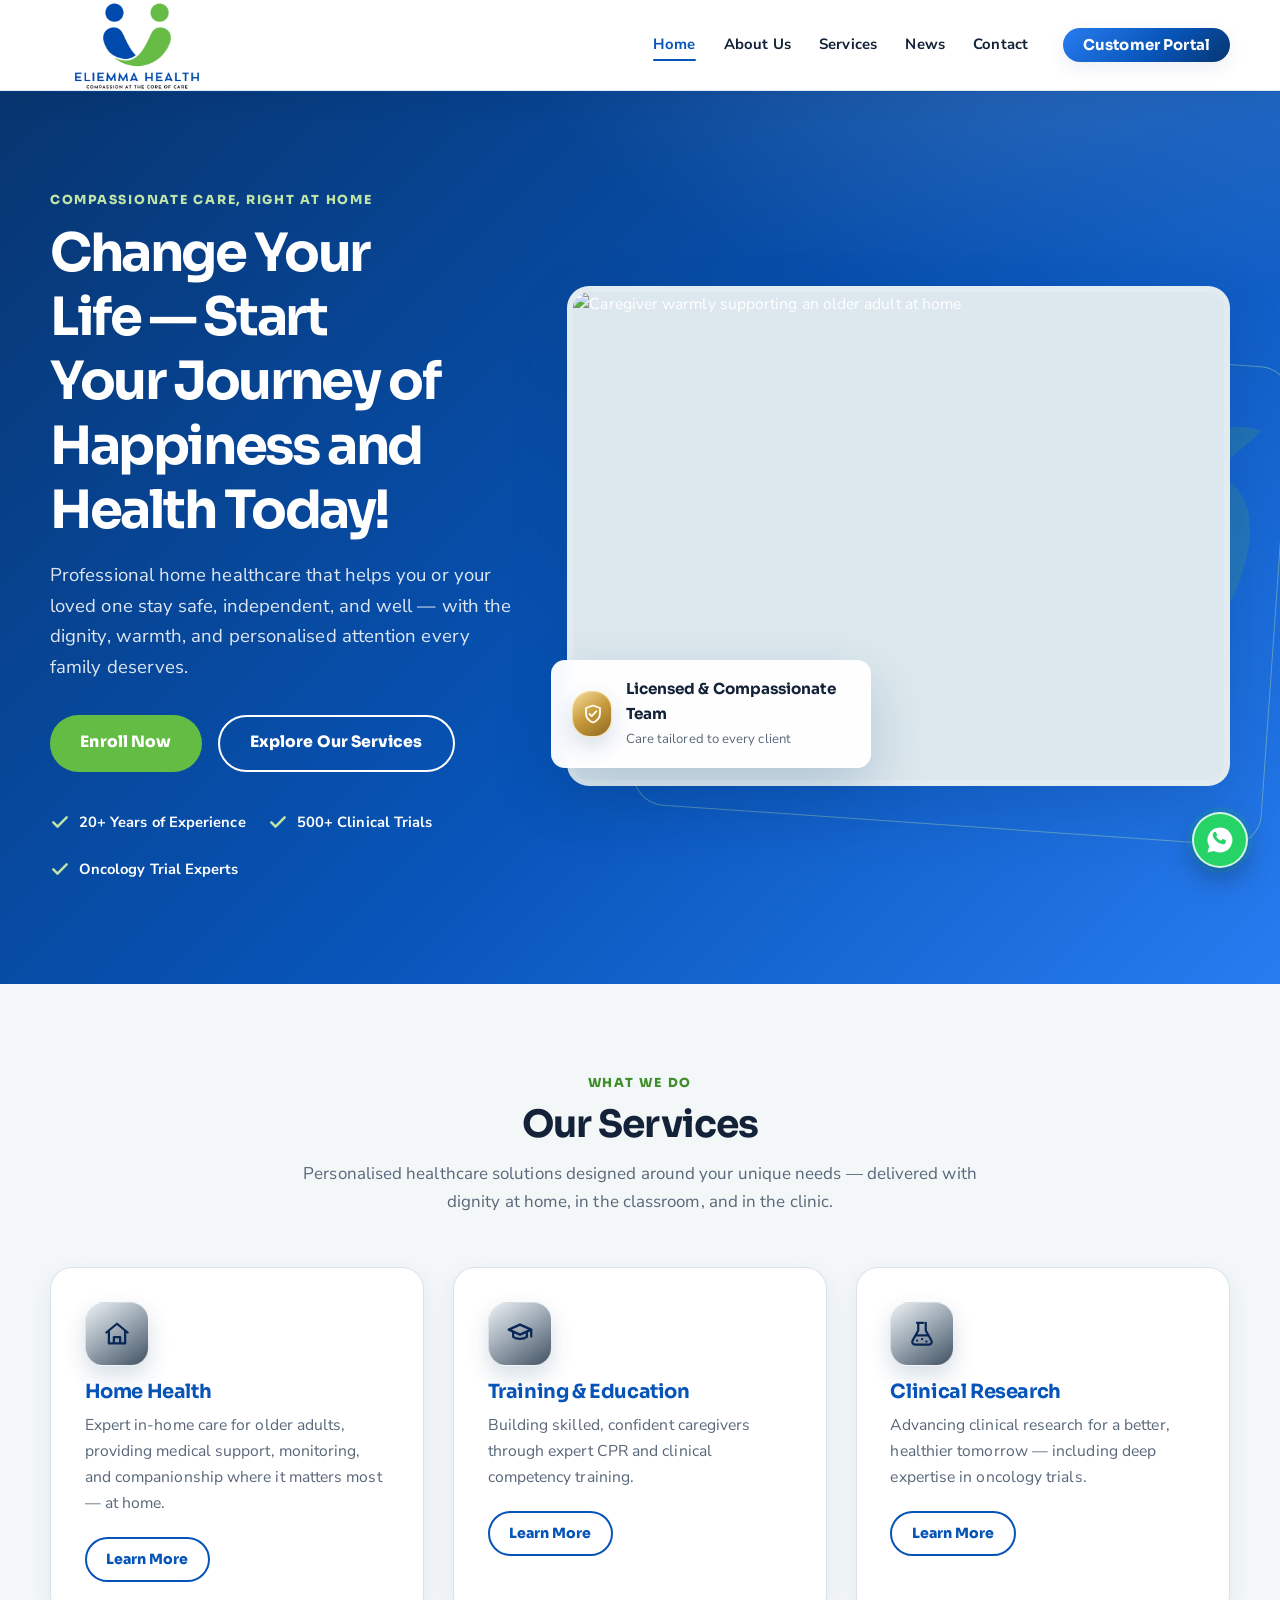
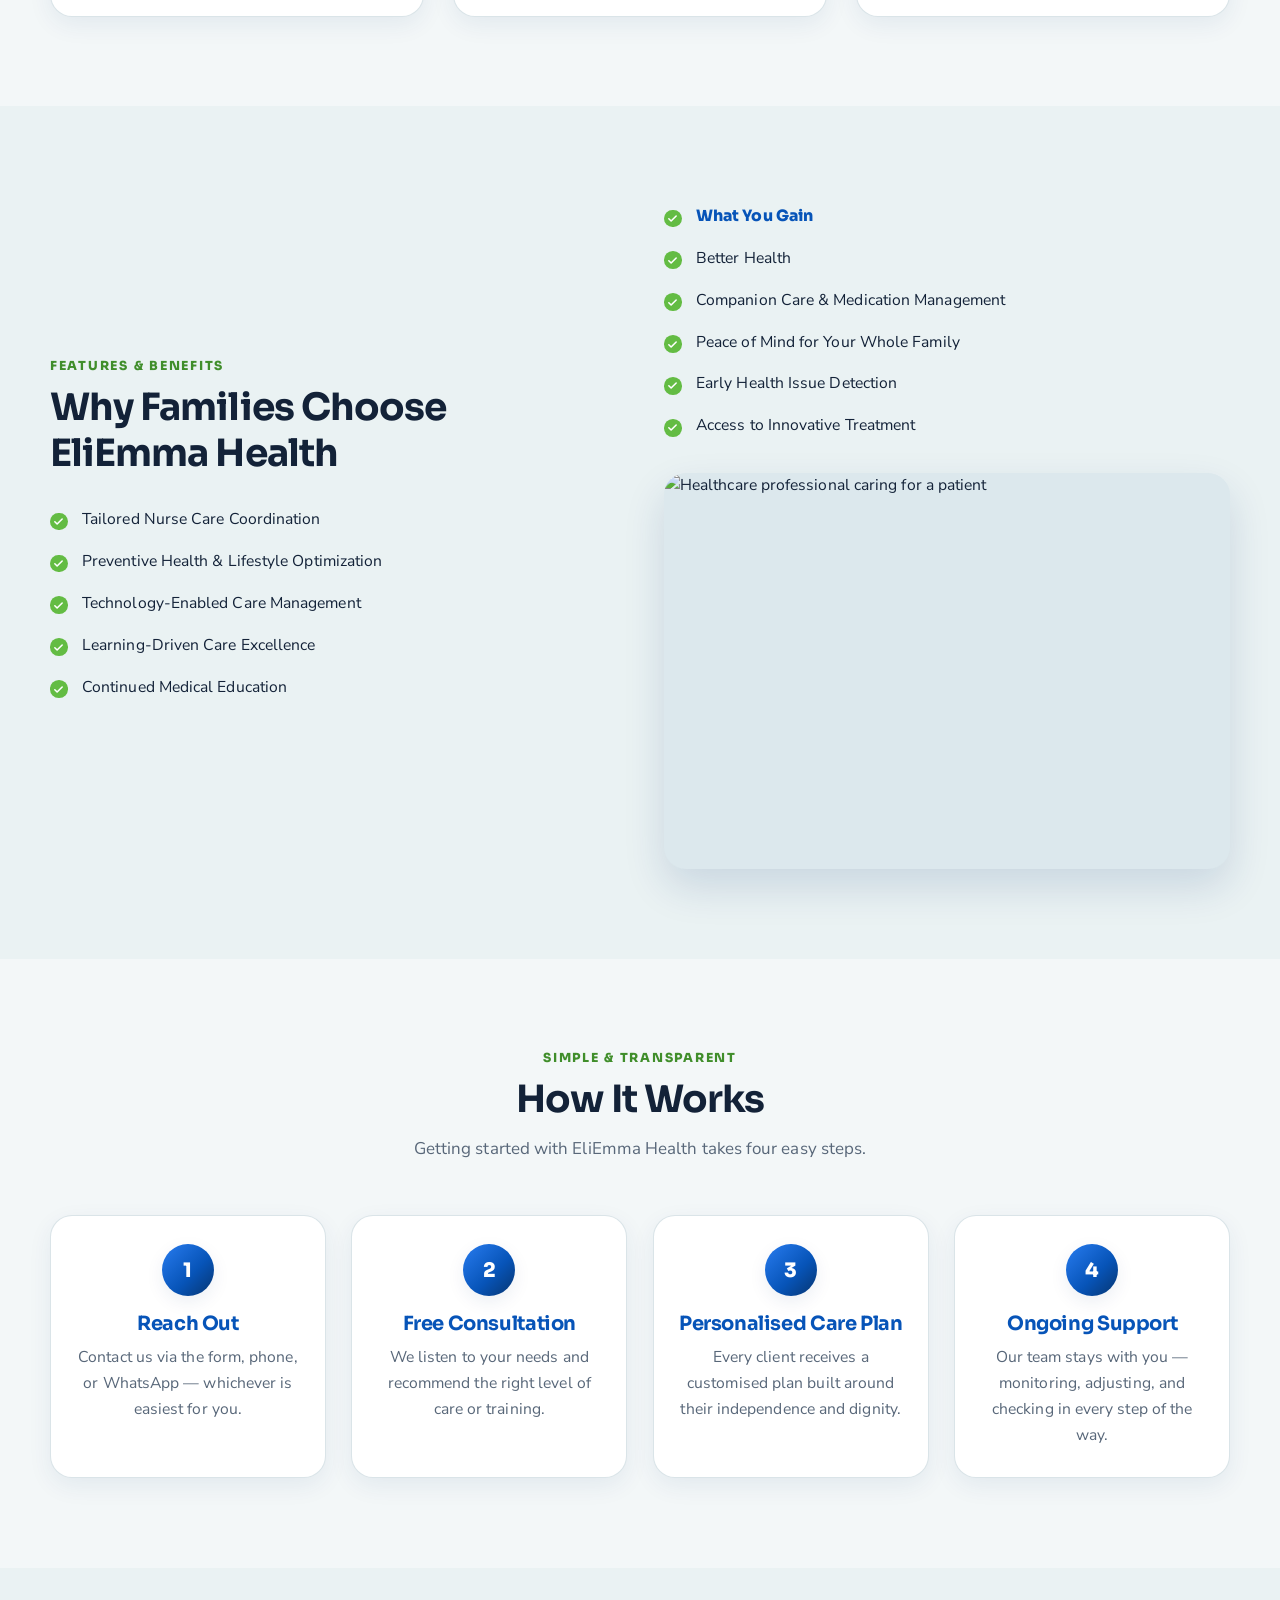
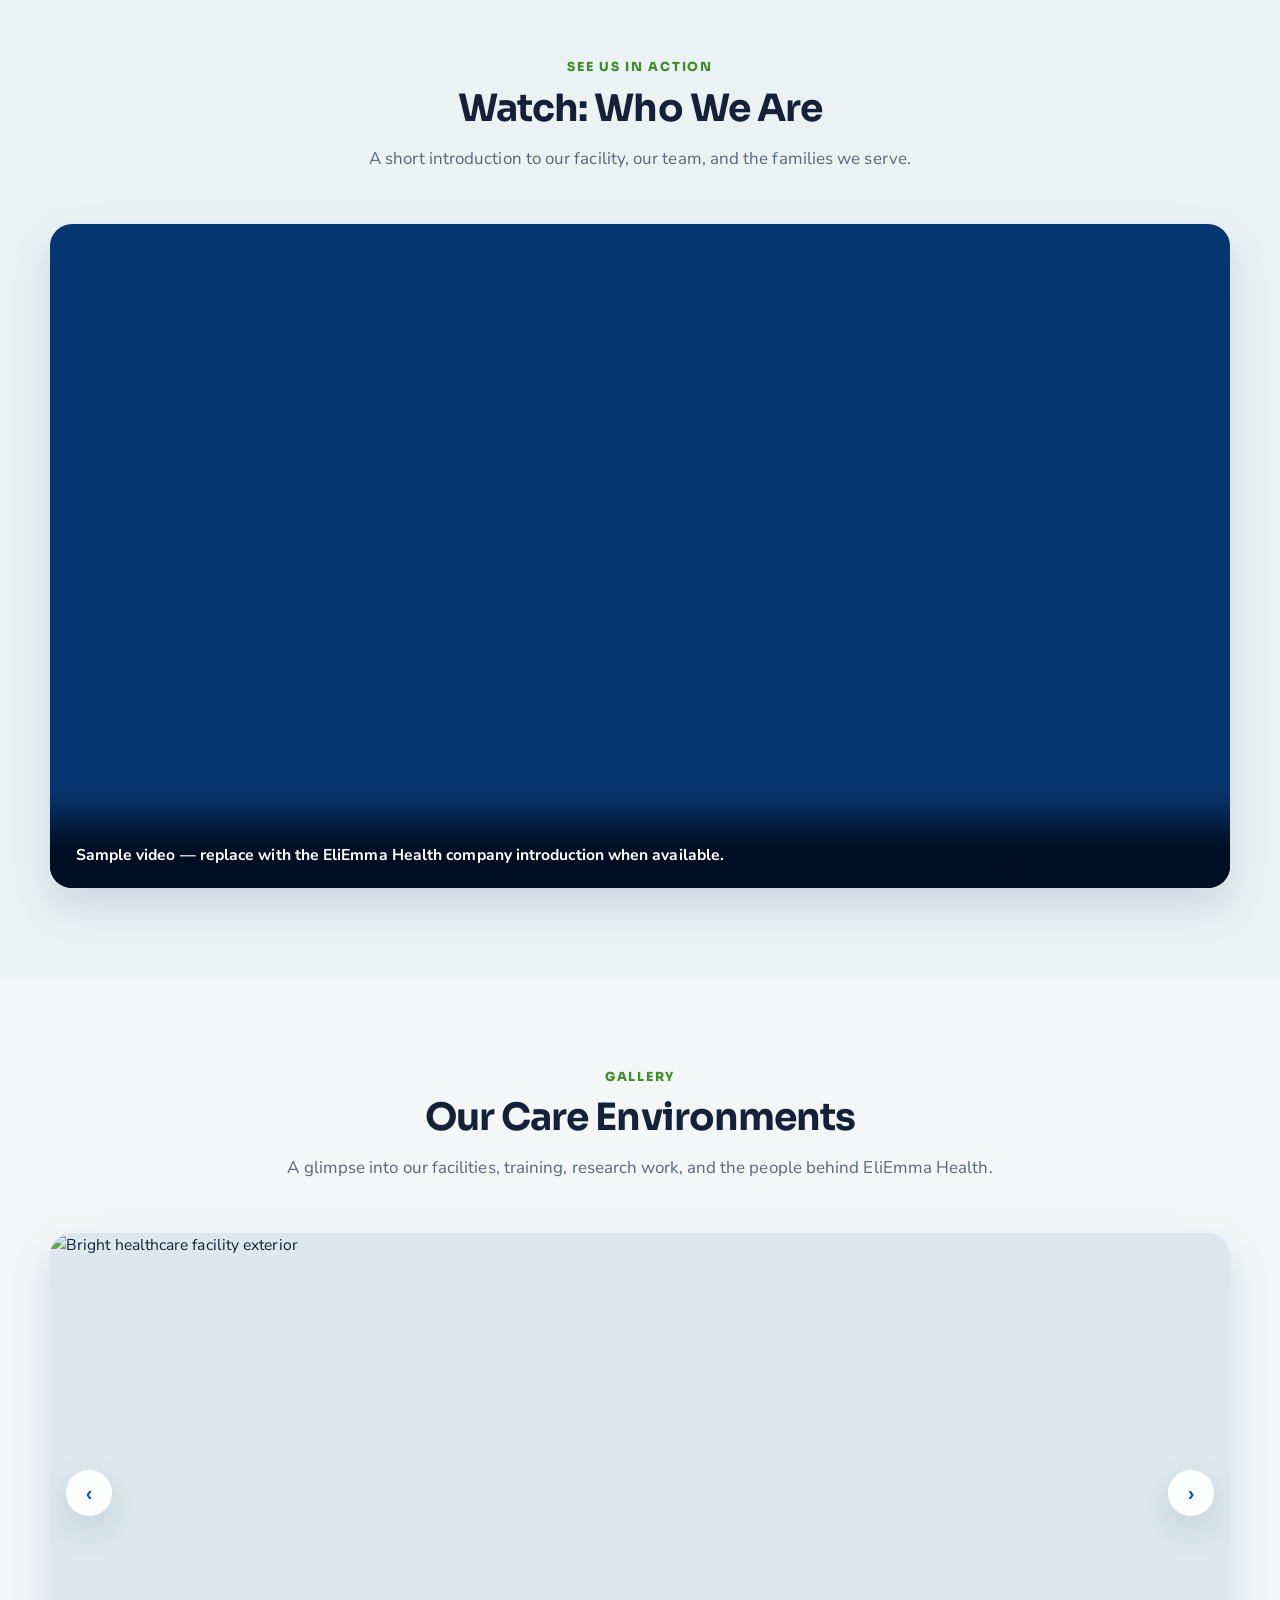
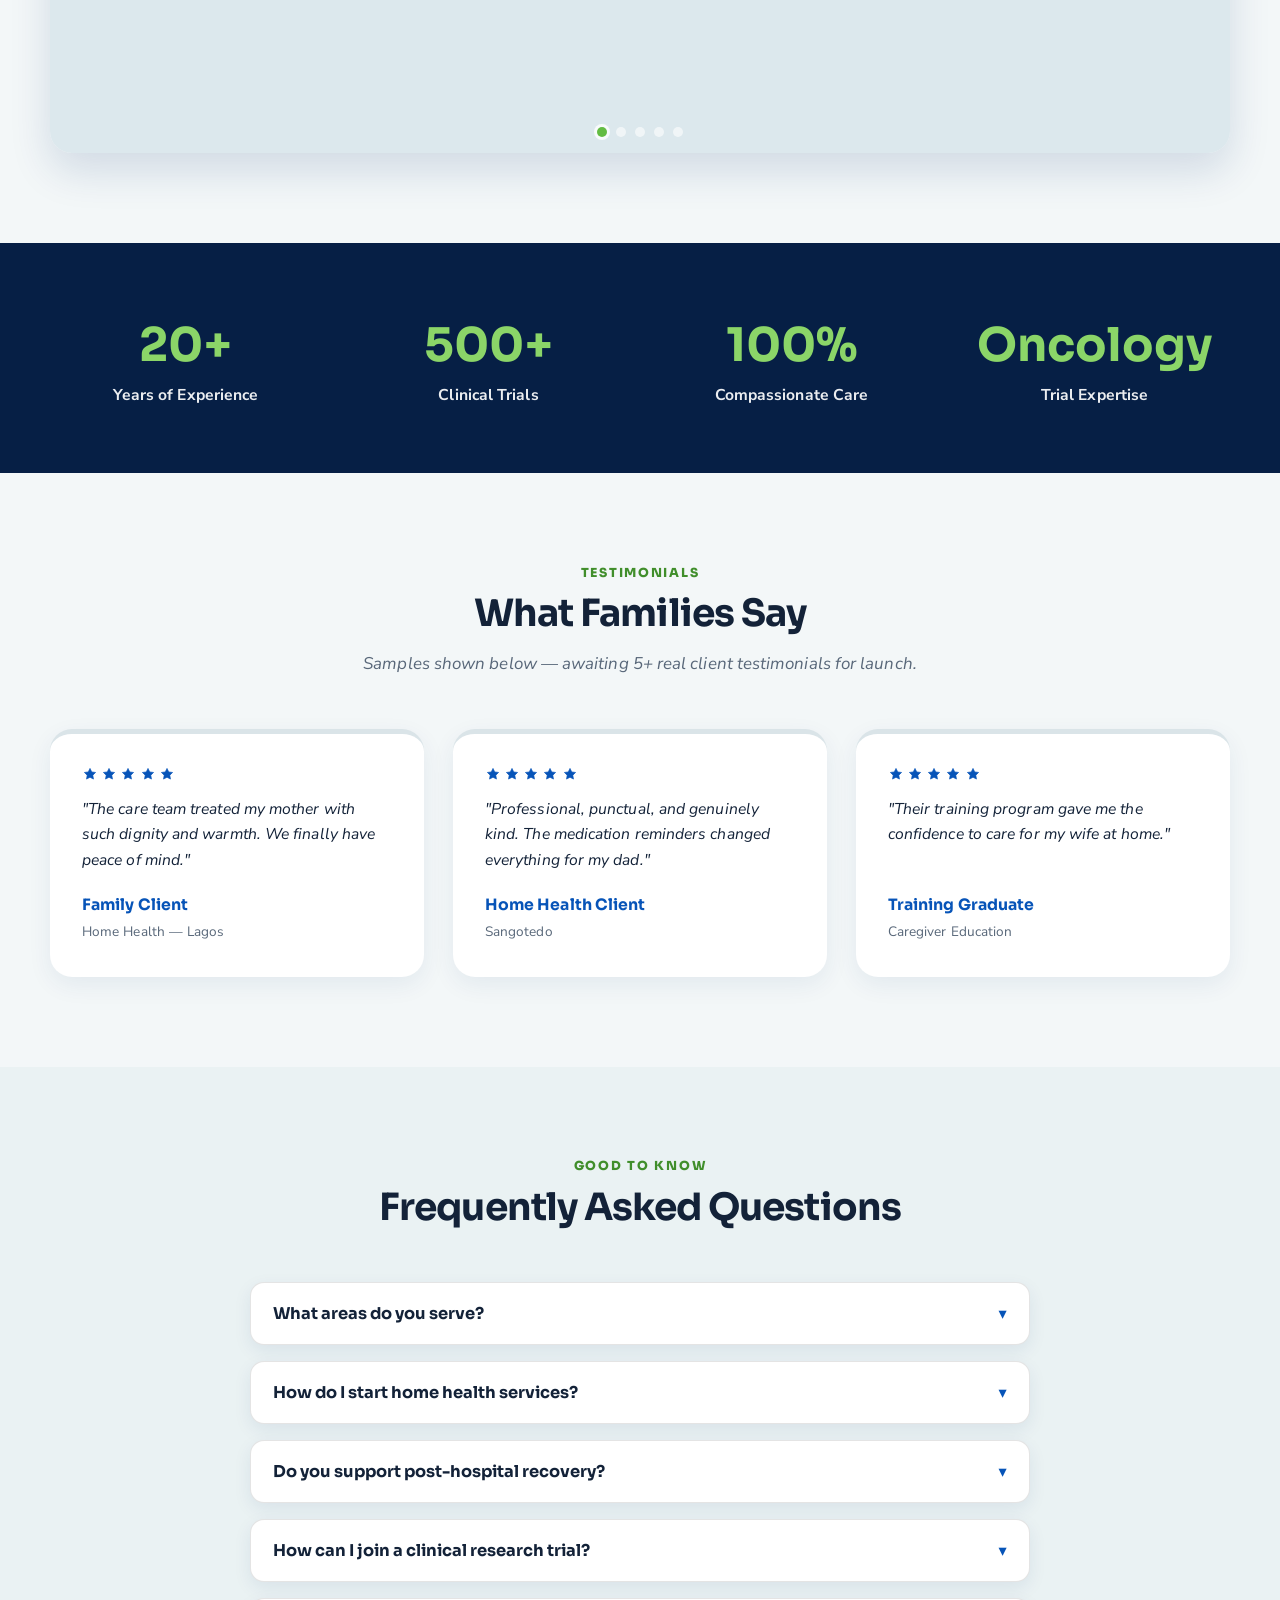
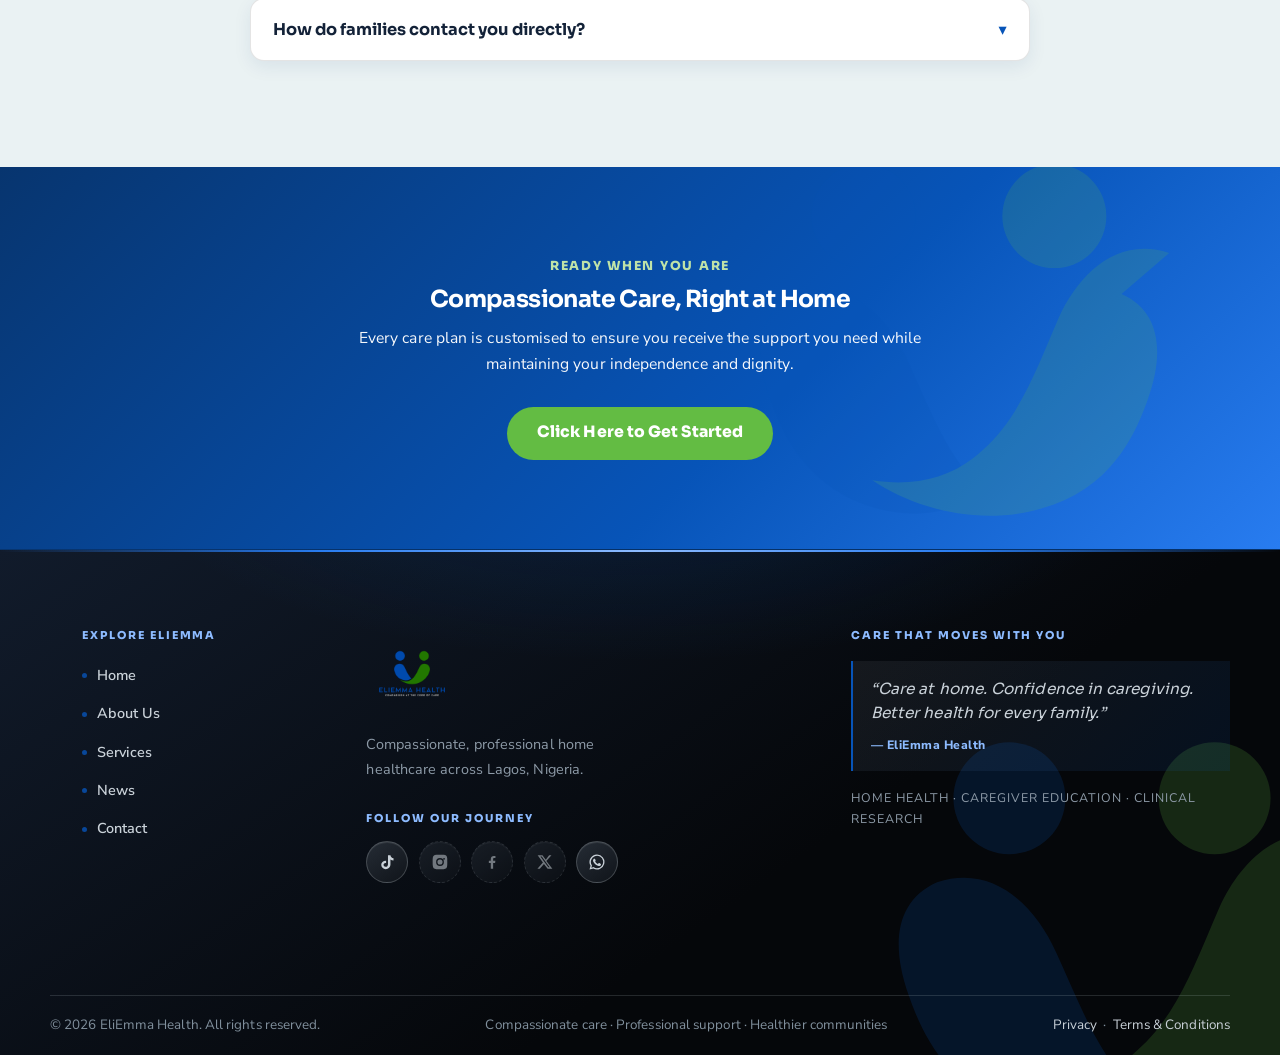
==== index.html @ 55e34760 "Add EliEmma Health website" ====
<!DOCTYPE html>
<html lang="en">
<head>
<meta charset="UTF-8">
<meta name="viewport" content="width=device-width, initial-scale=1.0">
<title>Home | EliEmma Health</title>
<meta name="description" content="EliEmma Health — compassionate home healthcare, caregiver training, and clinical research in Lagos, Nigeria.">
<meta property="og:title" content="Home | EliEmma Health">
<meta property="og:description" content="EliEmma Health — compassionate home healthcare, caregiver training, and clinical research in Lagos, Nigeria.">
<meta property="og:type" content="website">
<meta property="og:image" content="assets/images/og-image.jpg">
<link rel="icon" type="image/png" href="assets/images/favicon.png?v=2">
<link rel="apple-touch-icon" href="assets/images/favicon.png?v=2">
<meta name="theme-color" content="#07356f">
<link rel="preconnect" href="https://fonts.googleapis.com">
<link rel="preconnect" href="https://fonts.gstatic.com" crossorigin>
<link href="https://fonts.googleapis.com/css2?family=Sora:wght@400;600;700;800&family=Nunito+Sans:wght@400;600;700;800&display=swap" rel="stylesheet">
<link rel="stylesheet" href="css/style.css">
</head>
<body>
<a class="skip-link" href="#main">Skip to main content</a>
<header class="site-header">
  <div class="container nav">
    <a href="index.html" class="brand" aria-label="EliEmma Health — home"><img src="assets/images/logo.png" alt="EliEmma Health logo" width="190" height="60"></a>
    <nav aria-label="Main navigation">
      <ul class="nav-links" id="primary-navigation">
        <li><a href="index.html" aria-current="page">Home</a></li>
        <li><a href="pages/about.html">About Us</a></li>
        <li><a href="pages/services.html">Services</a></li>
        <li><a href="pages/news.html">News</a></li>
        <li><a href="pages/contact.html">Contact</a></li>
        <li class="nav-cta"><a href="pages/contact.html" class="btn btn-primary btn-sm">Customer Portal</a></li>
      </ul>
    </nav>
    <button class="hamburger" type="button" aria-label="Open menu" aria-controls="primary-navigation" aria-expanded="false">☰</button>
  </div>
</header>
<main id="main">

<section class="hero">
  <div class="container hero-grid">
    <div class="reveal in">
      <span class="eyebrow">Compassionate Care, Right at Home</span>
      <h1>Change Your Life — Start Your Journey of Happiness and Health Today!</h1>
      <p class="lead">Professional home healthcare that helps you or your loved one stay safe, independent, and well — with the dignity, warmth, and personalised attention every family deserves.</p>
      <div class="hero-actions">
        <a href="pages/contact.html" class="btn btn-green">Enroll Now</a>
        <a href="pages/services.html" class="btn btn-ghost">Explore Our Services</a>
      </div>
      <ul class="trust-chips">
        <li><svg width="20" height="20" viewBox="0 0 24 24" fill="none" stroke="#bfe3a8" stroke-width="3" stroke-linecap="round" stroke-linejoin="round"><path d="M4 12.5l5 5L20 6.5"/></svg> 20+ Years of Experience</li>
        <li><svg width="20" height="20" viewBox="0 0 24 24" fill="none" stroke="#bfe3a8" stroke-width="3" stroke-linecap="round" stroke-linejoin="round"><path d="M4 12.5l5 5L20 6.5"/></svg> 500+ Clinical Trials</li>
        <li><svg width="20" height="20" viewBox="0 0 24 24" fill="none" stroke="#bfe3a8" stroke-width="3" stroke-linecap="round" stroke-linejoin="round"><path d="M4 12.5l5 5L20 6.5"/></svg> Oncology Trial Experts</li>
      </ul>
    </div>
    <div class="hero-media reveal in">
      <img class="media-img hero-image" src="https://images.unsplash.com/photo-1584515933487-779824d29309?auto=format&amp;fit=crop&amp;w=1200&amp;q=85" alt="Caregiver warmly supporting an older adult at home" width="1200" height="900">
      <div class="float-card">
        <div class="icon-badge green compact-icon"><svg aria-hidden="true" viewBox="0 0 24 24" fill="none" stroke="currentColor" stroke-width="1.8" stroke-linecap="round" stroke-linejoin="round"><path d="M12 3.5 19 6v5.3c0 4.3-2.8 7.7-7 9.2-4.2-1.5-7-4.9-7-9.2V6l7-2.5Z"/><path d="m8.5 12 2.2 2.2 4.8-5"/></svg></div>
        <div><strong>Licensed &amp; Compassionate Team</strong><span>Care tailored to every client</span></div>
      </div>
    </div>
  </div>
</section>

<section class="section">
  <div class="container">
    <div class="section-head reveal">
      <span class="eyebrow">What We Do</span>
      <h2>Our Services</h2>
      <p>Personalised healthcare solutions designed around your unique needs — delivered with dignity at home, in the classroom, and in the clinic.</p>
    </div>
    <div class="grid-3">
      <article class="card reveal">
        <div class="icon-badge"><svg aria-hidden="true" viewBox="0 0 24 24" fill="none" stroke="currentColor" stroke-width="1.8" stroke-linecap="round" stroke-linejoin="round"><path d="m3.5 10.8 8.5-7 8.5 7"/><path d="M5.5 9.7v9.8h13V9.7M9.5 19.5v-5h5v5"/></svg></div>
        <h3>Home Health</h3>
        <p>Expert in-home care for older adults, providing medical support, monitoring, and companionship where it matters most — at home.</p>
        <a class="btn btn-outline btn-sm" href="pages/services.html">Learn More</a>
      </article>
      <article class="card reveal">
        <div class="icon-badge"><svg aria-hidden="true" viewBox="0 0 24 24" fill="none" stroke="currentColor" stroke-width="1.8" stroke-linecap="round" stroke-linejoin="round"><path d="m3 8.5 9-4 9 4-9 4-9-4Z"/><path d="M6.5 10.2v4.1c2.8 2.1 8.2 2.1 11 0v-4.1M21 9v5"/></svg></div>
        <h3>Training &amp; Education</h3>
        <p>Building skilled, confident caregivers through expert CPR and clinical competency training.</p>
        <a class="btn btn-outline btn-sm" href="pages/services.html">Learn More</a>
      </article>
      <article class="card reveal">
        <div class="icon-badge"><svg aria-hidden="true" viewBox="0 0 24 24" fill="none" stroke="currentColor" stroke-width="1.8" stroke-linecap="round" stroke-linejoin="round"><path d="M9 3v6.2l-4.5 8a2.2 2.2 0 0 0 1.9 3.3h11.2a2.2 2.2 0 0 0 1.9-3.3l-4.5-8V3M7.2 13h9.6M8 3h5"/><path d="M8 17.2h.1M12 16h.1M15.5 18h.1"/></svg></div>
        <h3>Clinical Research</h3>
        <p>Advancing clinical research for a better, healthier tomorrow — including deep expertise in oncology trials.</p>
        <a class="btn btn-outline btn-sm" href="pages/clinical-research.html">Learn More</a>
      </article>
    </div>
  </div>
</section>

<section class="section section-alt">
  <div class="container grid-2">
    <div class="reveal reveal-left">
      <div class="section-head left" style="margin-bottom:1.4rem">
        <span class="eyebrow">Features &amp; Benefits</span>
        <h2>Why Families Choose EliEmma Health</h2>
      </div>
      <ul class="check-list">
        <li>Tailored Nurse Care Coordination</li>
        <li>Preventive Health &amp; Lifestyle Optimization</li>
        <li>Technology-Enabled Care Management</li>
        <li>Learning-Driven Care Excellence</li>
        <li>Continued Medical Education</li>
      </ul>
    </div>
    <div class="reveal reveal-right">
      <ul class="check-list" style="margin-top:0">
        <li style="font-weight:800;color:var(--blue);font-family:var(--font-head)">What You Gain</li>
        <li>Better Health</li>
        <li>Companion Care &amp; Medication Management</li>
        <li>Peace of Mind for Your Whole Family</li>
        <li>Early Health Issue Detection</li>
        <li>Access to Innovative Treatment</li>
      </ul>
      <img class="media-img feature-image" style="margin-top:1.6rem" src="https://images.unsplash.com/photo-1559757175-0eb30cd8c063?auto=format&amp;fit=crop&amp;w=1000&amp;q=85" alt="Healthcare professional caring for a patient" width="1000" height="700">
    </div>
  </div>
</section>

<section class="section">
  <div class="container">
    <div class="section-head reveal">
      <span class="eyebrow">Simple &amp; Transparent</span>
      <h2>How It Works</h2>
      <p>Getting started with EliEmma Health takes four easy steps.</p>
    </div>
    <div class="grid-4">
      <div class="card step-card reveal"><div class="step-num">1</div><h3>Reach Out</h3><p>Contact us via the form, phone, or WhatsApp — whichever is easiest for you.</p></div>
      <div class="card step-card reveal"><div class="step-num">2</div><h3>Free Consultation</h3><p>We listen to your needs and recommend the right level of care or training.</p></div>
      <div class="card step-card reveal"><div class="step-num">3</div><h3>Personalised Care Plan</h3><p>Every client receives a customised plan built around their independence and dignity.</p></div>
      <div class="card step-card reveal"><div class="step-num">4</div><h3>Ongoing Support</h3><p>Our team stays with you — monitoring, adjusting, and checking in every step of the way.</p></div>
    </div>
  </div>
</section>

<section class="section section-alt">
  <div class="container">
    <div class="section-head reveal">
      <span class="eyebrow">See Us In Action</span>
      <h2>Watch: Who We Are</h2>
      <p>A short introduction to our facility, our team, and the families we serve.</p>
    </div>
    <div class="video-shell reveal">
      <video class="video-player" controls preload="metadata" poster="https://images.unsplash.com/photo-1576091160399-112ba8d25d1d?auto=format&amp;fit=crop&amp;w=1280&amp;q=85">
        <source src="https://interactive-examples.mdn.mozilla.net/media/cc0-videos/flower.mp4" type="video/mp4">
        Your browser does not support the video tag.
      </video>
      <div class="video-caption">Sample video — replace with the EliEmma Health company introduction when available.</div>
    </div>
  </div>
</section>

<section class="section">
  <div class="container">
    <div class="section-head reveal">
      <span class="eyebrow">Gallery</span>
      <h2>Our Care Environments</h2>
      <p>A glimpse into our facilities, training, research work, and the people behind EliEmma Health.</p>
    </div>
    <div class="carousel reveal" data-carousel aria-label="Photo gallery carousel">
      <div class="carousel-track">
        <div class="carousel-slide"><img class="media-img" src="https://images.unsplash.com/photo-1586773860418-d37222d8fce3?auto=format&amp;fit=crop&amp;w=1400&amp;q=85" alt="Bright healthcare facility exterior" width="1400" height="850"></div>
        <div class="carousel-slide"><img class="media-img" src="https://images.unsplash.com/photo-1559757175-0eb30cd8c063?auto=format&amp;fit=crop&amp;w=1400&amp;q=85" alt="Caregiver providing attentive patient support" width="1400" height="850"></div>
        <div class="carousel-slide"><img class="media-img" src="https://images.unsplash.com/photo-1576091160399-112ba8d25d1d?auto=format&amp;fit=crop&amp;w=1400&amp;q=85" alt="Healthcare training session" width="1400" height="850"></div>
        <div class="carousel-slide"><img class="media-img" src="https://images.unsplash.com/photo-1582719478250-c89cae4dc85b?auto=format&amp;fit=crop&amp;w=1400&amp;q=85" alt="Clinical research laboratory" width="1400" height="850"></div>
        <div class="carousel-slide"><img class="media-img" src="https://images.unsplash.com/photo-1529156069898-49953e39b3ac?auto=format&amp;fit=crop&amp;w=1400&amp;q=85" alt="Healthcare team smiling together" width="1400" height="850"></div>
      </div>
      <button class="carousel-btn prev" aria-label="Previous photo">‹</button>
      <button class="carousel-btn next" aria-label="Next photo">›</button>
      <div class="carousel-dots"></div>
    </div>
  </div>
</section>

<section class="stats-band section-tight">
  <div class="container stats-grid">
    <div class="stat"><strong data-count="20" data-suffix="+">0</strong><span>Years of Experience</span></div>
    <div class="stat"><strong data-count="500" data-suffix="+">0</strong><span>Clinical Trials</span></div>
    <div class="stat"><strong data-count="100" data-suffix="%">0</strong><span>Compassionate Care</span></div>
    <div class="stat"><strong>Oncology</strong><span>Trial Expertise</span></div>
  </div>
</section>

<section class="section">
  <div class="container">
    <div class="section-head reveal">
      <span class="eyebrow">Testimonials</span>
      <h2>What Families Say</h2>
      <p><em>Samples shown below — awaiting 5+ real client testimonials for launch.</em></p>
    </div>
    <div class="grid-3">
      <blockquote class="quote reveal"><div class="stars" aria-label="5 out of 5 stars"><svg aria-hidden="true" viewBox="0 0 24 24"><path d="m12 3.6 2.6 5.3 5.8.8-4.2 4.1 1 5.8-5.2-2.7-5.2 2.7 1-5.8-4.2-4.1 5.8-.8L12 3.6Z"/></svg><svg aria-hidden="true" viewBox="0 0 24 24"><path d="m12 3.6 2.6 5.3 5.8.8-4.2 4.1 1 5.8-5.2-2.7-5.2 2.7 1-5.8-4.2-4.1 5.8-.8L12 3.6Z"/></svg><svg aria-hidden="true" viewBox="0 0 24 24"><path d="m12 3.6 2.6 5.3 5.8.8-4.2 4.1 1 5.8-5.2-2.7-5.2 2.7 1-5.8-4.2-4.1 5.8-.8L12 3.6Z"/></svg><svg aria-hidden="true" viewBox="0 0 24 24"><path d="m12 3.6 2.6 5.3 5.8.8-4.2 4.1 1 5.8-5.2-2.7-5.2 2.7 1-5.8-4.2-4.1 5.8-.8L12 3.6Z"/></svg><svg aria-hidden="true" viewBox="0 0 24 24"><path d="m12 3.6 2.6 5.3 5.8.8-4.2 4.1 1 5.8-5.2-2.7-5.2 2.7 1-5.8-4.2-4.1 5.8-.8L12 3.6Z"/></svg></div><p>"The care team treated my mother with such dignity and warmth. We finally have peace of mind."</p><footer><strong>Family Client</strong><span>Home Health — Lagos</span></footer></blockquote>
      <blockquote class="quote reveal"><div class="stars" aria-label="5 out of 5 stars"><svg aria-hidden="true" viewBox="0 0 24 24"><path d="m12 3.6 2.6 5.3 5.8.8-4.2 4.1 1 5.8-5.2-2.7-5.2 2.7 1-5.8-4.2-4.1 5.8-.8L12 3.6Z"/></svg><svg aria-hidden="true" viewBox="0 0 24 24"><path d="m12 3.6 2.6 5.3 5.8.8-4.2 4.1 1 5.8-5.2-2.7-5.2 2.7 1-5.8-4.2-4.1 5.8-.8L12 3.6Z"/></svg><svg aria-hidden="true" viewBox="0 0 24 24"><path d="m12 3.6 2.6 5.3 5.8.8-4.2 4.1 1 5.8-5.2-2.7-5.2 2.7 1-5.8-4.2-4.1 5.8-.8L12 3.6Z"/></svg><svg aria-hidden="true" viewBox="0 0 24 24"><path d="m12 3.6 2.6 5.3 5.8.8-4.2 4.1 1 5.8-5.2-2.7-5.2 2.7 1-5.8-4.2-4.1 5.8-.8L12 3.6Z"/></svg><svg aria-hidden="true" viewBox="0 0 24 24"><path d="m12 3.6 2.6 5.3 5.8.8-4.2 4.1 1 5.8-5.2-2.7-5.2 2.7 1-5.8-4.2-4.1 5.8-.8L12 3.6Z"/></svg></div><p>"Professional, punctual, and genuinely kind. The medication reminders changed everything for my dad."</p><footer><strong>Home Health Client</strong><span>Sangotedo</span></footer></blockquote>
      <blockquote class="quote reveal"><div class="stars" aria-label="5 out of 5 stars"><svg aria-hidden="true" viewBox="0 0 24 24"><path d="m12 3.6 2.6 5.3 5.8.8-4.2 4.1 1 5.8-5.2-2.7-5.2 2.7 1-5.8-4.2-4.1 5.8-.8L12 3.6Z"/></svg><svg aria-hidden="true" viewBox="0 0 24 24"><path d="m12 3.6 2.6 5.3 5.8.8-4.2 4.1 1 5.8-5.2-2.7-5.2 2.7 1-5.8-4.2-4.1 5.8-.8L12 3.6Z"/></svg><svg aria-hidden="true" viewBox="0 0 24 24"><path d="m12 3.6 2.6 5.3 5.8.8-4.2 4.1 1 5.8-5.2-2.7-5.2 2.7 1-5.8-4.2-4.1 5.8-.8L12 3.6Z"/></svg><svg aria-hidden="true" viewBox="0 0 24 24"><path d="m12 3.6 2.6 5.3 5.8.8-4.2 4.1 1 5.8-5.2-2.7-5.2 2.7 1-5.8-4.2-4.1 5.8-.8L12 3.6Z"/></svg><svg aria-hidden="true" viewBox="0 0 24 24"><path d="m12 3.6 2.6 5.3 5.8.8-4.2 4.1 1 5.8-5.2-2.7-5.2 2.7 1-5.8-4.2-4.1 5.8-.8L12 3.6Z"/></svg></div><p>"Their training program gave me the confidence to care for my wife at home."</p><footer><strong>Training Graduate</strong><span>Caregiver Education</span></footer></blockquote>
    </div>
  </div>
</section>

<section class="section section-alt">
  <div class="container">
    <div class="section-head reveal">
      <span class="eyebrow">Good To Know</span>
      <h2>Frequently Asked Questions</h2>
    </div>
    <div class="faq reveal">
      <div class="faq-item"><button class="faq-q">What areas do you serve?<span class="chev">▾</span></button><div class="faq-a"><p>We are based at 1 Olabisi Onitiri Close, United Estate, Sangotedo, Lagos State, and provide home health services across Lagos. Contact us to confirm coverage for your specific location.</p></div></div>
      <div class="faq-item"><button class="faq-q">How do I start home health services?<span class="chev">▾</span></button><div class="faq-a"><p>Simply fill in the contact form or message us on WhatsApp. We'll arrange a consultation, build a personalised care plan, and match you with the right care team.</p></div></div>
      <div class="faq-item"><button class="faq-q">Do you support post-hospital recovery?<span class="chev">▾</span></button><div class="faq-a"><p>Yes. We provide post-hospital recovery support, medication management, chronic disease management, and respite care for family caregivers.</p></div></div>
      <div class="faq-item"><button class="faq-q">How can I join a clinical research trial?<span class="chev">▾</span></button><div class="faq-a"><p>Select "Clinical research" in the inquiry type on our contact form and we'll reach out about current and upcoming studies, including our oncology trials.</p></div></div>
      <div class="faq-item"><button class="faq-q">How do families contact you directly?<span class="chev">▾</span></button><div class="faq-a"><p>Call or WhatsApp 0913 397 2821 or 0901 491 2731, email eehealth@eliemma.com, or use the green WhatsApp chat button on any page.</p></div></div>
    </div>
  </div>
</section>

<section class="cta-band section">
  <div class="container reveal">
    <span class="eyebrow" style="color:#bfe3a8">Ready When You Are</span>
    <h2>Compassionate Care, Right at Home</h2>
    <p>Every care plan is customised to ensure you receive the support you need while maintaining your independence and dignity.</p>
    <a href="pages/contact.html" class="btn btn-green">Click Here to Get Started</a>
  </div>
</section>

</main>
<footer class="site-footer">
  <div class="container">
    <div class="footer-grid">
      <div class="footer-nav-col">
        <span class="footer-label">Explore EliEmma</span>
        <ul class="f-menu">
          <li><a href="index.html">Home</a></li>
          <li><a href="pages/about.html">About Us</a></li>
          <li><a href="pages/services.html">Services</a></li>
          <li><a href="pages/news.html">News</a></li>
          <li><a href="pages/contact.html">Contact</a></li>
        </ul>
      </div>
      <div class="footer-mid">
        <img src="assets/images/logo-transparent.png" alt="EliEmma Health logo" width="180" height="57">
        <p>Compassionate, professional home healthcare across Lagos, Nigeria.</p>
        <span class="footer-label">Follow our journey</span>
        <div class="socials">
          <a href="https://www.tiktok.com/@eliemmahealth" aria-label="TikTok" rel="noopener"><svg viewBox="0 0 24 24"><path d="M16.6 3c.4 2.2 1.8 3.7 4.1 3.9v3c-1.6 0-3-.5-4.1-1.3v6.4c0 3.9-2.7 6.5-6.3 6.5-3.4 0-6-2.4-6-5.7 0-3.4 2.9-5.9 6.5-5.6v3.1c-1.8-.4-3.4.7-3.4 2.5 0 1.5 1.2 2.6 2.8 2.6 1.8 0 3.1-1.3 3.1-3.5V3h3.3z"/></svg></a>
          <a href="#" aria-label="Instagram (link pending)"><svg viewBox="0 0 24 24"><path d="M12 2.2c3.2 0 3.6 0 4.8.1 3.3.1 4.7 1.6 4.8 4.8.1 1.3.1 1.6.1 4.8s0 3.6-.1 4.8c-.1 3.2-1.5 4.7-4.8 4.8-1.3.1-1.6.1-4.8.1s-3.6 0-4.8-.1c-3.3-.1-4.7-1.6-4.8-4.8C2.2 15.6 2.2 15.2 2.2 12s0-3.6.1-4.8C2.5 4 4 2.5 7.2 2.4 8.4 2.3 8.8 2.2 12 2.2zm0 4.6a5.2 5.2 0 100 10.4 5.2 5.2 0 000-10.4zm0 8.6a3.4 3.4 0 110-6.8 3.4 3.4 0 010 6.8zm5.4-8.9a1.2 1.2 0 100 2.4 1.2 1.2 0 000-2.4z"/></svg></a>
          <a href="#" aria-label="Facebook (link pending)"><svg viewBox="0 0 24 24"><path d="M13.5 21v-7.8h2.6l.4-3h-3V8.3c0-.9.3-1.5 1.6-1.5h1.5V4.1c-.3 0-1.2-.1-2.3-.1-2.3 0-3.9 1.4-3.9 4v2.2H7.8v3h2.6V21h3.1z"/></svg></a>
          <a href="#" aria-label="Twitter / X (link pending)"><svg viewBox="0 0 24 24"><path d="M17.5 3h3.1l-6.8 7.8L21.8 21h-6.3l-4.9-6.4L5 21H1.9l7.3-8.3L2.2 3h6.4l4.4 5.9L17.5 3zm-1.1 16.1h1.7L7.7 4.7H5.9l10.5 14.4z"/></svg></a>
          <a href="https://wa.me/2349133972821" aria-label="Chat with us on WhatsApp" rel="noopener"><svg viewBox="0 0 24 24"><path d="M12 2a10 10 0 00-8.6 15.1L2 22l5-1.3A10 10 0 1012 2zm0 18.2c-1.5 0-3-.4-4.2-1.2l-.3-.2-3 .8.8-2.9-.2-.3A8.2 8.2 0 1112 20.2zm4.6-6.1c-.3-.1-1.5-.7-1.7-.8-.2-.1-.4-.1-.6.1-.2.3-.7.8-.8 1-.1.2-.3.2-.5.1a6.7 6.7 0 01-3.3-2.9c-.3-.4 0-.5.1-.7l.4-.5c.1-.2.1-.3 0-.5-.1-.1-.6-1.4-.8-1.9-.2-.5-.4-.4-.6-.4h-.5c-.2 0-.5.1-.7.3-.2.3-.9.9-.9 2.2s.9 2.5 1.1 2.7c.1.2 1.8 2.8 4.5 3.9 2.6 1 2.6.7 3.1.7.5-.1 1.5-.6 1.7-1.2.2-.6.2-1.1.2-1.2-.1-.1-.3-.2-.6-.3z"/></svg></a>
        </div>
      </div>
      <div class="footer-right">
        <span class="footer-label">Care that moves with you</span>
        <blockquote class="footer-quote"><p>“Care at home. Confidence in caregiving. Better health for every family.”</p><cite>— EliEmma Health</cite></blockquote>
        <p class="footer-services">Home health · caregiver education · clinical research</p>
      </div>
    </div>
    <div class="footer-bottom">
      <span class="footer-copyright">&copy; <span data-year></span> EliEmma Health. All rights reserved.</span>
      <span>Compassionate care · Professional support · Healthier communities</span>
      <span><a href="pages/privacy.html">Privacy</a> &nbsp;·&nbsp; <a href="pages/terms.html">Terms &amp; Conditions</a></span>
    </div>
  </div>
</footer>
<a class="wa-float" href="https://wa.me/2349133972821" aria-label="Chat with EliEmma Health on WhatsApp" rel="noopener"><svg viewBox="0 0 24 24"><path d="M12 2a10 10 0 00-8.6 15.1L2 22l5-1.3A10 10 0 1012 2zm4.6 12.1c-.2.6-1.2 1.1-1.7 1.2-.5 0-.5.3-3.1-.7-2.7-1.1-4.4-3.7-4.5-3.9-.2-.2-1.1-1.4-1.1-2.7s.7-1.9.9-2.2c.2-.2.5-.3.7-.3h.5c.2 0 .4-.1.6.4.2.5.7 1.8.8 1.9.1.2.1.3 0 .5l-.4.5c-.1.2-.4.3-.1.7a6.7 6.7 0 003.3 2.9c.2.1.4.1.5-.1.1-.2.6-.7.8-1 .2-.2.4-.2.6-.1.2.1 1.4.7 1.7.8.3.1.5.2.6.3.1.1.1.6-.1 1.2z"/></svg></a>
<script src="js/main.js"></script>
</body>
</html>
---- css/style.css ----
/* ============================================================
   EliEmma Health — Design System v2 (production)
   Brand: cobalt #004aad · gradient #2173ff→#004aad · dark #05469d
          accent green #67bc45 · bg #dfdfde · gray #d9d9d9
   ============================================================ */
:root{
  /* colors */
  --blue:#004aad; --blue-dark:#05469d; --blue-light:#2173ff;
  --green:#67bc45; --green-dark:#4f9a33;
  --bg:#dfdfde; --surface:#ffffff; --surface-alt:#f4f4f3;
  --ink:#191c22; --muted:#5b616d; --border:#d9d9d9;
  --grad:linear-gradient(180deg,var(--blue-light),var(--blue));
  /* type */
  --font-head:'Sora','Segoe UI',system-ui,sans-serif;
  --font-body:'Nunito Sans','Segoe UI',system-ui,sans-serif;
  /* shape & depth */
  --r-sm:8px; --r-md:14px; --r-lg:22px;
  --sh-sm:0 2px 10px rgba(4,32,73,.08);
  --sh-md:0 8px 28px rgba(4,32,73,.12);
  --sh-lg:0 16px 44px rgba(4,32,73,.18);
  /* layout */
  --container:1140px;
  /* motion */
  --t-fast:.18s; --t-med:.35s; --t-slow:.6s;
  --ease:cubic-bezier(.22,.8,.35,1);
}
*,*::before,*::after{margin:0;padding:0;box-sizing:border-box}
html{scroll-behavior:smooth}
body{font-family:var(--font-body);background:var(--bg);color:var(--ink);line-height:1.65;font-size:1.02rem;-webkit-font-smoothing:antialiased}
img{max-width:100%;display:block}
h1,h2,h3,h4{font-family:var(--font-head);line-height:1.22;color:var(--ink)}
a{color:var(--blue)}
:focus-visible{outline:3px solid var(--green);outline-offset:3px;border-radius:4px}
.container{width:min(var(--container),92%);margin-inline:auto}
.skip-link{position:absolute;left:-999px;top:0;background:var(--blue);color:#fff;padding:.7rem 1.2rem;z-index:300;border-radius:0 0 var(--r-sm) 0}
.skip-link:focus{left:0}

/* ---------- buttons ---------- */
.btn{display:inline-flex;align-items:center;gap:.5rem;padding:.85rem 1.9rem;border-radius:999px;font-weight:800;font-size:.98rem;font-family:var(--font-head);cursor:pointer;border:none;transition:transform var(--t-fast) var(--ease),box-shadow var(--t-fast),background var(--t-fast);text-decoration:none}
.btn-primary{background:var(--grad);color:#fff;box-shadow:var(--sh-sm)}
.btn-primary:hover{transform:translateY(-2px);box-shadow:var(--sh-md)}
.btn-green{background:var(--green);color:#fff}
.btn-green:hover{background:var(--green-dark);transform:translateY(-2px);box-shadow:var(--sh-md)}
.btn-ghost{border:2px solid #fff;color:#fff;background:transparent}
.btn-ghost:hover{background:rgba(255,255,255,.14)}
.btn-outline{border:2px solid var(--blue);color:var(--blue);background:transparent}
.btn-outline:hover{background:var(--blue);color:#fff}
.btn-sm{padding:.55rem 1.2rem;font-size:.88rem}

/* ---------- header / nav ---------- */
.site-header{position:sticky;top:0;z-index:120;background:rgba(255,255,255,.97);backdrop-filter:blur(8px);box-shadow:var(--sh-sm);transition:box-shadow var(--t-med)}
.site-header.scrolled{box-shadow:var(--sh-md)}
.nav{display:flex;align-items:center;justify-content:space-between;padding:.7rem 0;gap:1rem}
.brand img{height:54px;width:auto}
.nav-links{display:flex;align-items:center;gap:1.7rem;list-style:none}
.nav-links a{color:var(--ink);font-weight:700;font-size:.96rem;text-decoration:none;position:relative;padding:.3rem 0}
.nav-links a::after{content:"";position:absolute;left:0;bottom:-2px;width:0;height:3px;border-radius:3px;background:var(--green);transition:width var(--t-med) var(--ease)}
.nav-links a:hover::after,.nav-links a[aria-current="page"]::after{width:100%}
.nav-links a[aria-current="page"]{color:var(--blue)}
.nav-cta{margin-left:.4rem}
.hamburger{display:none;background:none;border:none;font-size:1.7rem;color:var(--blue);cursor:pointer;padding:.3rem .5rem}

/* ---------- hero ---------- */
.hero{background:var(--grad);color:#fff;position:relative;overflow:hidden}
.hero::after{content:"";position:absolute;inset:0;background:radial-gradient(900px 480px at 85% -10%,rgba(255,255,255,.16),transparent 65%);pointer-events:none}
.hero-grid{display:grid;grid-template-columns:1.05fr .95fr;gap:3.5rem;align-items:center;padding:5.2rem 0 4.6rem;position:relative;z-index:1}
.hero .eyebrow{color:#bfe3a8}
.hero h1{color:#fff;font-size:clamp(2.1rem,4.6vw,3.3rem);margin:.6rem 0 1.1rem}
.hero p.lead{font-size:1.16rem;max-width:34rem;opacity:.96;margin-bottom:2rem}
.hero-actions{display:flex;gap:1rem;flex-wrap:wrap}
.trust-chips{display:flex;gap:1.4rem;flex-wrap:wrap;margin-top:2.4rem;list-style:none}
.trust-chips li{display:flex;align-items:center;gap:.55rem;font-weight:700;font-size:.92rem}
.trust-chips svg{flex:none}
.hero-media{position:relative}
.hero-media .ph{border-radius:var(--r-lg);box-shadow:var(--sh-lg)}
.float-card{position:absolute;left:-1.4rem;bottom:1.6rem;background:#fff;color:var(--ink);border-radius:var(--r-md);box-shadow:var(--sh-lg);padding:1rem 1.3rem;display:flex;gap:.8rem;align-items:center;animation:floaty 5s ease-in-out infinite}
.float-card strong{display:block;font-family:var(--font-head);font-size:.95rem}
.float-card span{font-size:.82rem;color:var(--muted)}
@keyframes floaty{0%,100%{transform:translateY(0)}50%{transform:translateY(-9px)}}

/* ---------- sections ---------- */
.section{padding:5rem 0}
.section-tight{padding:3.5rem 0}
.section-alt{background:var(--surface)}
.eyebrow{display:block;color:var(--green-dark);font-weight:800;text-transform:uppercase;letter-spacing:.14em;font-size:.78rem;margin-bottom:.5rem;font-family:var(--font-head)}
.section-head{text-align:center;max-width:720px;margin:0 auto 3.2rem}
.section-head h2{font-size:clamp(1.7rem,3vw,2.35rem);margin-bottom:.8rem}
.section-head p{color:var(--muted);font-size:1.06rem}
.section-head.left{text-align:left;margin-inline:0}

.grid-2{display:grid;grid-template-columns:1fr 1fr;gap:3rem;align-items:center}
.grid-3{display:grid;grid-template-columns:repeat(3,1fr);gap:1.8rem}
.grid-4{display:grid;grid-template-columns:repeat(4,1fr);gap:1.6rem}

/* ---------- cards ---------- */
.card{background:var(--surface);border-radius:var(--r-lg);padding:2.1rem;box-shadow:var(--sh-sm);border:1px solid rgba(217,217,217,.7);transition:transform var(--t-med) var(--ease),box-shadow var(--t-med);height:100%}
.card:hover{transform:translateY(-6px);box-shadow:var(--sh-md)}
.card h3{color:var(--blue);margin:.9rem 0 .55rem;font-size:1.22rem}
.card p{color:var(--muted)}
.card .btn{margin-top:1.3rem}
.icon-badge{width:64px;height:64px;border-radius:18px;background:var(--grad);color:#fff;display:flex;align-items:center;justify-content:center;font-size:1.6rem;box-shadow:var(--sh-sm)}
.icon-badge.green{background:var(--green)}

/* check list */
.check-list{list-style:none;margin-top:1rem}
.check-list li{padding:.5rem 0 .5rem 2rem;position:relative}
.check-list li::before{content:"";position:absolute;left:0;top:.85rem;width:1.1rem;height:1.1rem;border-radius:50%;background:var(--green) url("data:image/svg+xml,%3Csvg xmlns='http://www.w3.org/2000/svg' viewBox='0 0 24 24' fill='none' stroke='white' stroke-width='3.4' stroke-linecap='round' stroke-linejoin='round'%3E%3Cpath d='M4 12.5l5 5L20 6.5'/%3E%3C/svg%3E") center/62% no-repeat}

/* steps */
.step-card{text-align:center;padding:1.8rem 1.4rem}
.step-num{width:52px;height:52px;margin:0 auto 1rem;border-radius:50%;background:var(--grad);color:#fff;font-family:var(--font-head);font-weight:800;font-size:1.25rem;display:flex;align-items:center;justify-content:center;box-shadow:var(--sh-sm)}

/* ---------- placeholder media ---------- */
.ph{position:relative;background:linear-gradient(135deg,var(--blue-dark),var(--blue-light));display:flex;align-items:center;justify-content:center;text-align:center;color:#fff;padding:2rem;border:2px dashed rgba(255,255,255,.55);min-height:220px}
.ph span{font-size:.9rem;font-weight:600;opacity:.95;max-width:30ch}
.ph .tag{position:absolute;top:.8rem;left:.8rem;background:rgba(0,0,0,.45);padding:.25rem .7rem;border-radius:999px;font-size:.68rem;letter-spacing:.1em;text-transform:uppercase;font-weight:800}
.ph.tall{min-height:420px}
.media-img{display:block;width:100%;height:100%;object-fit:cover}
.hero-media .hero-image{height:420px;border-radius:var(--r-lg);box-shadow:var(--sh-lg)}
.feature-image{min-height:200px;border-radius:var(--r-lg);box-shadow:var(--sh-sm)}

/* ---------- carousel ---------- */
.carousel{position:relative;overflow:hidden;border-radius:var(--r-lg);box-shadow:var(--sh-md)}
.carousel-track{display:flex;transition:transform .55s var(--ease)}
.carousel-slide{flex:0 0 100%;position:relative}
.carousel-slide .ph{border-radius:0;border:none;min-height:340px}
.carousel-slide .media-img{height:340px}
.carousel-btn{position:absolute;top:50%;transform:translateY(-50%);width:48px;height:48px;border-radius:50%;border:none;background:rgba(255,255,255,.94);color:var(--blue);font-size:1.25rem;font-weight:800;cursor:pointer;box-shadow:var(--sh-md);display:flex;align-items:center;justify-content:center;transition:background var(--t-fast),color var(--t-fast);z-index:2}
.carousel-btn:hover{background:var(--blue);color:#fff}
.carousel-btn.prev{left:1rem}.carousel-btn.next{right:1rem}
.carousel-dots{position:absolute;bottom:1rem;left:0;right:0;display:flex;justify-content:center;gap:.55rem;z-index:2}
.carousel-dots button{width:11px;height:11px;border-radius:50%;border:2px solid #fff;background:transparent;cursor:pointer;padding:0;transition:background var(--t-fast)}
.carousel-dots button[aria-current="true"]{background:#fff}

/* ---------- video ---------- */
.video-shell{position:relative;border-radius:var(--r-lg);overflow:hidden;box-shadow:var(--sh-lg)}
.video-player{display:block;width:100%;aspect-ratio:16/9;object-fit:cover;background:var(--blue-dark)}
.play-btn{position:absolute;inset:0;margin:auto;width:86px;height:86px;border-radius:50%;border:none;background:rgba(255,255,255,.95);color:var(--blue);font-size:1.7rem;cursor:pointer;box-shadow:var(--sh-lg);transition:transform var(--t-fast),background var(--t-fast),color var(--t-fast);z-index:2}
.play-btn:hover{transform:scale(1.08);background:var(--green);color:#fff}
.video-caption{position:absolute;left:0;right:0;bottom:0;background:linear-gradient(transparent,rgba(0,20,50,.82));color:#fff;padding:2.4rem 1.6rem 1.2rem;font-weight:700;z-index:1;pointer-events:none}
.map-frame{min-height:420px;border-radius:var(--r-lg);overflow:hidden;box-shadow:var(--sh-lg);background:var(--blue-dark)}
.map-frame iframe{display:block;width:100%;height:420px;border:0}

/* ---------- stats ---------- */
.stats-band{background:var(--blue-dark);color:#fff}
.stats-grid{display:grid;grid-template-columns:repeat(4,1fr);gap:2rem;text-align:center}
.stat strong{display:block;font-family:var(--font-head);font-size:clamp(2.1rem,4vw,2.9rem);color:var(--green)}
.stat span{font-weight:700;opacity:.92}

/* ---------- testimonials ---------- */
.quote{background:var(--surface);border-radius:var(--r-lg);padding:2rem;box-shadow:var(--sh-sm);border-top:5px solid var(--green);height:100%;display:flex;flex-direction:column}
.quote p{font-style:italic;color:var(--ink);flex:1}
.quote footer{margin-top:1.2rem;font-style:normal}
.quote footer strong{color:var(--blue);display:block;font-family:var(--font-head)}
.quote footer span{font-size:.85rem;color:var(--muted)}
.stars{color:#f5a623;letter-spacing:.15em;margin-bottom:.9rem}

/* ---------- FAQ accordion ---------- */
.faq{max-width:780px;margin:0 auto}
.faq-item{background:var(--surface);border-radius:var(--r-md);box-shadow:var(--sh-sm);margin-bottom:1rem;overflow:hidden;border:1px solid rgba(217,217,217,.7)}
.faq-q{width:100%;text-align:left;background:none;border:none;padding:1.25rem 1.4rem;font-family:var(--font-head);font-weight:700;font-size:1.02rem;color:var(--ink);cursor:pointer;display:flex;justify-content:space-between;align-items:center;gap:1rem}
.faq-q .chev{transition:transform var(--t-med) var(--ease);color:var(--blue);flex:none}
.faq-item.open .faq-q .chev{transform:rotate(180deg)}
.faq-a{max-height:0;overflow:hidden;transition:max-height var(--t-med) var(--ease)}
.faq-a p{padding:0 1.4rem 1.3rem;color:var(--muted)}

/* ---------- CTA band ---------- */
.cta-band{background:var(--grad);color:#fff;text-align:center}
.cta-band h2{color:#fff;margin-bottom:.8rem}
.cta-band p{max-width:620px;margin:0 auto 1.8rem;opacity:.96}

/* ---------- forms ---------- */
.form-card{background:var(--surface);border-radius:var(--r-lg);box-shadow:var(--sh-md);padding:clamp(1.6rem,4vw,2.8rem)}
label{display:block;font-weight:800;margin:1.1rem 0 .35rem;color:var(--blue-dark);font-family:var(--font-head);font-size:.92rem}
input,select,textarea{width:100%;padding:.85rem 1rem;border:1.5px solid var(--border);border-radius:var(--r-sm);font-size:1rem;font-family:var(--font-body);background:#fbfbfa;transition:border-color var(--t-fast),box-shadow var(--t-fast)}
input:focus,select:focus,textarea:focus{outline:none;border-color:var(--blue);box-shadow:0 0 0 4px rgba(0,74,173,.12)}
.field-error{display:none;color:#c0392b;font-size:.85rem;font-weight:700;margin-top:.3rem}
.invalid input,.invalid select,.invalid textarea{border-color:#c0392b}
.invalid .field-error{display:block}
.form-row{display:grid;grid-template-columns:1fr 1fr;gap:1.1rem}
.form-note{font-size:.85rem;color:var(--muted);margin-top:1rem;text-align:center}
.form-status{margin-top:1rem;padding:.9rem 1.2rem;border-radius:var(--r-sm);font-weight:700;display:none}
.form-status.ok{display:block;background:#e8f6e0;color:var(--green-dark);border:1.5px solid var(--green)}
.form-status.warn{display:block;background:#fdf3e0;color:#9a6b00;border:1.5px solid #e6b93d}
.consent{display:flex;gap:.7rem;align-items:flex-start;margin-top:1.2rem}
.consent input{width:auto;margin-top:.35rem}
.consent label{margin:0;font-weight:600;color:var(--muted);font-family:var(--font-body);font-size:.92rem}

/* ---------- contact info cards ---------- */
.info-card{display:flex;gap:1rem;align-items:flex-start;background:var(--surface);border-radius:var(--r-md);padding:1.4rem;box-shadow:var(--sh-sm);height:auto}
.info-card .icon-badge{width:48px;height:48px;border-radius:14px;font-size:1.2rem;flex:none}
.info-card h3{font-size:1.02rem;margin:0 0 .25rem}
.info-card p,.info-card a{color:var(--muted);font-size:.95rem;word-break:break-word}

/* ---------- values band ---------- */
.values-band{background:var(--blue-dark);color:#fff;text-align:center}
.values-band ul{list-style:none;display:flex;justify-content:center;flex-wrap:wrap;gap:1rem 3rem}
.values-band li{font-family:var(--font-head);font-weight:800;font-size:1.2rem;display:flex;align-items:center;gap:.6rem}
.values-band li::before{content:"";width:10px;height:10px;background:var(--green);transform:rotate(45deg);border-radius:2px}

/* ---------- page hero (inner pages) ---------- */
.page-hero{background:var(--grad);color:#fff;text-align:center;padding:4.6rem 0}
.page-hero h1{color:#fff;font-size:clamp(2rem,4vw,2.9rem);margin-bottom:.7rem}
.page-hero p{max-width:640px;margin:0 auto;opacity:.96;font-size:1.1rem}
.breadcrumb{font-size:.85rem;font-weight:700;color:#cfe0ff;margin-bottom:1rem}
.breadcrumb a{color:#fff;opacity:.85;text-decoration:none}
.breadcrumb a:hover{opacity:1;text-decoration:underline}

/* ---------- news ---------- */
.news-card{background:var(--surface);border-radius:var(--r-lg);overflow:hidden;box-shadow:var(--sh-sm);transition:transform var(--t-med) var(--ease),box-shadow var(--t-med);height:100%;display:flex;flex-direction:column}
.news-card:hover{transform:translateY(-6px);box-shadow:var(--sh-md)}
.news-card .ph{border-radius:0;border:none;min-height:190px}
.news-card>.media-img{height:190px}
.news-card-body{padding:1.5rem;display:flex;flex-direction:column;flex:1}
.news-meta{font-size:.78rem;font-weight:800;color:var(--green-dark);text-transform:uppercase;letter-spacing:.1em;margin-bottom:.5rem}
.news-card h3{font-size:1.12rem;margin-bottom:.5rem}
.news-card p{color:var(--muted);font-size:.95rem;flex:1}
.news-card a.more{margin-top:1rem;font-weight:800}

/* ---------- team ---------- */
.team-card{text-align:center}
.team-card .ph{border-radius:var(--r-lg);min-height:300px;margin-bottom:1.2rem}
.team-card>.media-img{height:300px;border-radius:var(--r-lg);margin-bottom:1.2rem}
.team-card h3{font-size:1.15rem;color:var(--ink)}
.team-role{color:var(--green-dark);font-weight:800;font-size:.85rem;text-transform:uppercase;letter-spacing:.08em;margin-bottom:.7rem}

/* ---------- legal ---------- */
.legal{max-width:820px;margin:0 auto;background:var(--surface);border-radius:var(--r-lg);padding:clamp(1.6rem,4vw,3rem);box-shadow:var(--sh-sm)}
.legal h1{font-size:1.9rem;margin-bottom:.4rem}
.legal .updated{color:var(--muted);font-size:.9rem;margin-bottom:1.5rem}
.legal h2{color:var(--blue);margin:1.7rem 0 .5rem;font-size:1.25rem}
.legal p,.legal li{color:var(--muted)}
.legal ul{margin:.5rem 0 .9rem 1.3rem}

/* ---------- footer ---------- */
.site-footer{background:#0b0d12;color:#c9cdd6;padding:4rem 0 0}
.footer-grid{display:grid;grid-template-columns:1.1fr 1fr 1.1fr;gap:2.5rem;align-items:start}
.f-menu{list-style:none;display:flex;flex-direction:column;gap:.65rem}
.f-menu a{color:#c9cdd6;text-decoration:none;font-weight:600;font-size:.95rem}
.f-menu a:hover{color:var(--green)}
.footer-mid{text-align:center}
.footer-mid img{height:64px;margin:0 auto .4rem}
.footer-mid p{font-size:.9rem;color:#8b919e;max-width:30ch;margin:0 auto}
.socials{display:flex;justify-content:center;gap:.8rem;margin-top:1.2rem}
.socials a{width:42px;height:42px;border-radius:50%;background:#1a1e27;display:flex;align-items:center;justify-content:center;color:#c9cdd6;transition:background var(--t-fast),transform var(--t-fast),color var(--t-fast)}
.socials a:hover{background:var(--green);color:#fff;transform:translateY(-3px)}
.socials svg{width:19px;height:19px;fill:currentColor}
.footer-right{text-align:right}
.footer-right img{height:56px;margin-left:auto}
.footer-right p{color:#8b919e;font-size:.9rem;margin-top:.8rem}
.footer-bottom{border-top:1px solid #1e232e;margin-top:3rem;padding:1.3rem 0;display:flex;justify-content:space-between;gap:1rem;flex-wrap:wrap;font-size:.85rem;color:#8b919e}
.footer-bottom a{color:#8b919e;text-decoration:none}
.footer-bottom a:hover{color:var(--green)}

/* WhatsApp float */
.wa-float{position:fixed;bottom:22px;right:22px;width:58px;height:58px;border-radius:50%;background:#25d366;display:flex;align-items:center;justify-content:center;box-shadow:var(--sh-lg);z-index:200;transition:transform var(--t-fast)}
.wa-float:hover{transform:scale(1.1)}
.wa-float svg{width:30px;height:30px;fill:#fff}

/* ---------- reveal animations ---------- */
.reveal{opacity:0;transform:translateY(28px);transition:opacity var(--t-slow) var(--ease),transform var(--t-slow) var(--ease)}
.reveal.in{opacity:1;transform:none}
.reveal-left{transform:translateX(-32px)}
.reveal-right{transform:translateX(32px)}
@media (prefers-reduced-motion:reduce){
  html{scroll-behavior:auto}
  *,*::before,*::after{animation:none!important;transition:none!important}
  .reveal{opacity:1;transform:none}
}

/* ---------- responsive ---------- */
@media(max-width:1020px){
  .grid-4{grid-template-columns:repeat(2,1fr)}
  .stats-grid{grid-template-columns:repeat(2,1fr)}
}
@media(max-width:860px){
  .grid-2,.grid-3,.hero-grid{grid-template-columns:1fr}
  .hero-grid{padding:3.6rem 0 3.4rem;gap:2.6rem}
  .float-card{left:0}
  .form-row{grid-template-columns:1fr}
  .footer-grid{grid-template-columns:1fr;text-align:center}
  .footer-right{text-align:center}
  .footer-right img{margin-inline:auto}
  .f-menu{align-items:center}
  .footer-bottom{justify-content:center;text-align:center}
  .hamburger{display:block}
  .nav-links{position:fixed;top:74px;right:-105%;flex-direction:column;align-items:flex-start;background:#fff;width:min(320px,84vw);height:calc(100vh - 74px);padding:2.2rem 1.8rem;box-shadow:var(--sh-lg);transition:right .32s var(--ease);gap:1.3rem}
  .nav-links.open{right:0}
  .nav-cta{margin:0}
}
@media(max-width:520px){
  .grid-4{grid-template-columns:1fr}
  .stats-grid{grid-template-columns:1fr 1fr;gap:1.4rem}
  .hero-actions .btn{width:100%;justify-content:center}
  .trust-chips{gap:.9rem}
}

/* ============================================================
   EliEmma Health — responsive polish and interaction layer
   ============================================================ */
:root{
  --bg:#f3f7f8;
  --surface:#ffffff;
  --surface-alt:#eaf2f3;
  --ink:#132238;
  --muted:#586779;
  --border:#d9e3e7;
  --blue:#0754b8;
  --blue-dark:#07356f;
  --blue-light:#287cf0;
  --green:#63bc43;
  --green-dark:#408e2b;
  --grad:linear-gradient(135deg,#287cf0 0%,#0754b8 58%,#07356f 100%);
  --sh-sm:0 6px 18px rgba(7,53,111,.08);
  --sh-md:0 14px 34px rgba(7,53,111,.13);
  --sh-lg:0 24px 58px rgba(7,53,111,.19);
  --container:1180px;
  --header-height:88px;
}

html{overflow-x:hidden}
body{background:var(--bg);overflow-x:hidden}
.container{width:min(var(--container),calc(100% - clamp(2rem,8vw,6rem)))}
.section{padding-block:clamp(3.8rem,7vw,6.5rem)}
.section-tight{padding-block:clamp(2.6rem,5vw,4.2rem)}

/* Header and logos: the source artwork is square, so the frame crops only its
   empty margins while preserving the full logo mark and wordmark. */
.site-header{--header-height:88px;background:rgba(255,255,255,.94);border-bottom:1px solid rgba(217,227,231,.8)}
.nav{min-height:var(--header-height);padding:0;gap:1.5rem}
.brand{position:relative;display:block;flex:0 0 clamp(132px,14vw,174px);width:clamp(132px,14vw,174px);height:clamp(78px,7vw,92px);overflow:hidden;border-radius:12px}
.brand img{position:absolute;top:50%;left:50%;width:100%;height:auto;max-width:none;transform:translate(-50%,-50%)}
.nav-links{gap:clamp(1rem,2.2vw,2rem)}
.nav-links a{font-size:.93rem;letter-spacing:.01em}
.nav-links a::after{height:2px}
.nav-cta .btn{padding-inline:1.25rem}
.hamburger{position:relative;z-index:150;width:46px;height:46px;border:1px solid var(--border);border-radius:12px;background:var(--surface);font-size:0;box-shadow:var(--sh-sm)}
.hamburger::before{content:"";display:block;width:21px;height:2px;margin:auto;background:var(--blue);border-radius:99px;box-shadow:0 -6px 0 var(--blue),0 6px 0 var(--blue);transition:transform .25s ease,box-shadow .25s ease}
.hamburger[aria-expanded="true"]::before{transform:rotate(45deg);box-shadow:0 0 0 transparent}
.nav-overlay{position:fixed;inset:0;background:rgba(7,27,55,.48);opacity:0;pointer-events:none;transition:opacity .25s ease;z-index:110}
.nav-overlay.visible{opacity:1;pointer-events:auto}
body.menu-open{overflow:hidden}

/* More deliberate visual hierarchy and resilient media sizing. */
.hero{background:linear-gradient(135deg,#07356f 0%,#0754b8 56%,#287cf0 100%)}
.hero::before,.page-hero::before{content:"";position:absolute;inset:0;opacity:.22;pointer-events:none;background-image:radial-gradient(rgba(255,255,255,.4) 1px,transparent 1px);background-size:24px 24px;mask-image:linear-gradient(135deg,black,transparent 75%)}
.hero-grid{min-height:min(700px,calc(100vh - var(--header-height)));padding-block:clamp(3.8rem,8vw,7rem)}
.hero h1{max-width:700px;letter-spacing:-.045em}
.hero p.lead{max-width:40rem;color:rgba(255,255,255,.9)}
.hero-media{isolation:isolate}
.hero-media::after{content:"";position:absolute;inset:12% -7% -8% 12%;z-index:-1;border:1px solid rgba(191,227,168,.4);border-radius:32px;transform:rotate(4deg)}
.hero-media .hero-image{height:clamp(300px,43vw,500px);object-position:center;border:6px solid rgba(255,255,255,.16)}
.float-card{max-width:min(320px,calc(100% - 1rem));left:-1rem;bottom:1.1rem;backdrop-filter:blur(8px);background:rgba(255,255,255,.96)}
.page-hero{position:relative;overflow:hidden;background:linear-gradient(135deg,#07356f,#0754b8)}
.page-hero .container{position:relative;z-index:1}
.page-hero h1{letter-spacing:-.035em}
.card,.quote,.news-card,.info-card,.form-card,.legal{border-color:rgba(217,227,231,.95);box-shadow:0 8px 24px rgba(7,53,111,.07)}
.card:hover,.news-card:hover{box-shadow:0 18px 38px rgba(7,53,111,.15)}
.card h3{letter-spacing:-.02em}
.icon-badge{background:linear-gradient(145deg,#287cf0,#0754b8);box-shadow:0 10px 20px rgba(7,84,184,.2)}
.section-alt{background:var(--surface-alt)}
.feature-image,.carousel,.video-shell,.map-frame{box-shadow:0 18px 42px rgba(7,53,111,.14)}
.media-img{background:#dce8ed}
.carousel{isolation:isolate;touch-action:pan-y}
.carousel-track{will-change:transform}
.carousel-slide .media-img{height:clamp(280px,45vw,520px);object-position:center}
.carousel-btn{width:46px;height:46px}
.carousel-dots button{width:10px;height:10px;border:0;background:rgba(255,255,255,.58)}
.carousel-dots button[aria-current="true"]{background:var(--green);box-shadow:0 0 0 3px rgba(255,255,255,.8)}
.stats-band{background:#061f45}
.stat strong{color:#8bd568}
.cta-band{background:linear-gradient(135deg,#07356f,#0754b8 60%,#287cf0)}
.site-footer{background:#05070a;padding-top:clamp(3rem,6vw,5rem)}
.footer-mid img,.footer-right img{width:128px;height:128px;object-fit:contain;max-width:100%;border-radius:12px}
.footer-mid img{margin:0 auto .6rem}
.footer-right img{margin-left:auto}
.wa-float{width:56px;height:56px;right:clamp(1rem,3vw,2rem);bottom:clamp(1rem,3vw,2rem)}

/* The drawer is intentionally a compact panel on small screens rather than a
   full-width menu, keeping the current page visible behind the overlay. */
@media(max-width:860px){
  :root{--header-height:78px}
  .site-header{--header-height:78px}
  .nav{min-height:var(--header-height)}
  .brand{flex-basis:132px;width:132px;height:76px}
  .nav-links{top:var(--header-height);right:-105%;z-index:140;width:min(350px,88vw);height:calc(100dvh - var(--header-height));padding:clamp(1.5rem,5vw,2.5rem);border-left:1px solid var(--border);border-radius:18px 0 0 18px;background:rgba(255,255,255,.98);backdrop-filter:blur(18px);transition:right .35s var(--ease);gap:1rem}
  .nav-links.open{right:0}
  .nav-links li{width:100%}
  .nav-links a{display:flex;align-items:center;min-height:44px;font-size:1rem}
  .nav-links .nav-cta{margin-top:.4rem;padding-top:1rem;border-top:1px solid var(--border)}
  .nav-cta .btn{justify-content:center;width:100%}
  .hero-media::after{inset:4% -2% -4% 4%}
  .float-card{left:.75rem}
}
@media(max-width:620px){
  .container{width:min(var(--container),calc(100% - 2rem))}
  .section-head{margin-bottom:2.2rem}
  .hero-grid{min-height:0;padding-block:3.8rem 4.5rem}
  .hero h1{font-size:clamp(2rem,10vw,3rem)}
  .hero-actions{gap:.7rem}
  .hero-media .hero-image{height:clamp(260px,78vw,390px)}
  .float-card{position:relative;left:auto;bottom:auto;width:calc(100% - 1rem);margin:-2.5rem auto 0;transform:none}
  .carousel-btn{width:40px;height:40px;font-size:1rem}
  .carousel-btn.prev{left:.65rem}.carousel-btn.next{right:.65rem}
  .footer-mid img,.footer-right img{width:112px;height:112px}
  .footer-grid{gap:2rem}
  .wa-float{width:52px;height:52px}
}
@media(max-width:380px){
  .brand{flex-basis:116px;width:116px;height:72px}
  .hamburger{width:42px;height:42px}
  .stats-grid{gap:.8rem}
  .stat span{font-size:.82rem}
}

/* ============================================================
   Premium footer, header controls, and icon language
   ============================================================ */
:root{
  --gold:#c89b3c;
  --gold-bright:#f7df9a;
  --gold-deep:#8e681e;
  --silver:#c9d1d8;
  --silver-muted:#8d9aa7;
  --footer:#07090d;
}

.site-header{position:sticky;top:0;z-index:120;box-shadow:0 1px 0 rgba(200,155,60,.28),0 10px 26px rgba(7,27,55,.06)}
.brand:focus-visible{outline:3px solid var(--gold);outline-offset:4px}
.nav-links a::after{background:linear-gradient(90deg,var(--gold),var(--gold-bright),var(--gold))}
.nav-links a[aria-current="page"]{color:var(--gold-deep)}
.hamburger{border-color:rgba(200,155,60,.55);transition:background .2s ease,border-color .2s ease,box-shadow .2s ease,transform .2s ease}
.hamburger:hover,.hamburger:focus-visible{border-color:var(--gold);background:#fffdf7;box-shadow:0 8px 20px rgba(200,155,60,.18);transform:translateY(-1px)}
.hamburger::before{background:var(--blue);box-shadow:0 -6px 0 var(--blue),0 6px 0 var(--blue)}
.hamburger::after{content:"";position:absolute;left:12px;top:21px;width:21px;height:2px;border-radius:99px;background:var(--blue);opacity:0;transform:rotate(-45deg);transition:opacity .2s ease,transform .25s ease}
.hamburger[aria-expanded="true"]::before{background:var(--blue);box-shadow:0 0 0 transparent}
.hamburger[aria-expanded="true"]::after{opacity:1;transform:rotate(-45deg)}

.btn-primary{background:linear-gradient(115deg,#a87317 0%,#f3d783 45%,#b27d1c 100%);color:#182235;box-shadow:0 8px 18px rgba(142,104,30,.24),inset 0 1px rgba(255,255,255,.65)}
.btn-primary:hover{background:linear-gradient(115deg,#b98221 0%,#ffe6a0 45%,#c18b28 100%);color:#101a2b}
.icon-badge{background:linear-gradient(145deg,#edf2f5 0%,#9eaab5 46%,#415163 100%);color:#092755;border:1px solid rgba(255,255,255,.75);box-shadow:0 10px 22px rgba(7,53,111,.16)}
.icon-badge.green,.icon-badge.compact-icon{background:linear-gradient(145deg,#f6dda0 0%,#c89b3c 48%,#8e681e 100%);color:#fffdf7;border-color:rgba(255,242,194,.8)}
.icon-badge svg{width:30px;height:30px;display:block;flex:none}
.icon-badge.compact-icon{width:46px;height:46px;font-size:0}
.icon-badge.compact-icon svg{width:24px;height:24px}
.info-card .icon-badge svg{width:23px;height:23px}
.stars{display:flex;align-items:center;gap:.2rem;color:var(--gold);letter-spacing:0;margin-bottom:.9rem}
.stars svg{width:16px;height:16px;fill:currentColor;stroke:currentColor}

/* Footer surfaces, spacing, and hierarchy */
.site-footer{position:relative;overflow:hidden;background:radial-gradient(700px 260px at 50% -15%,rgba(200,155,60,.13),transparent 72%),linear-gradient(145deg,#11151b 0%,var(--footer) 62%);color:var(--silver);border-top:1px solid rgba(200,155,60,.45)}
.site-footer::before{content:"";position:absolute;top:0;left:0;right:0;height:2px;background:linear-gradient(90deg,transparent,var(--gold),var(--gold-bright),var(--gold),transparent)}
.site-footer::after{content:"";position:absolute;right:-14rem;bottom:-18rem;width:36rem;height:36rem;border:1px solid rgba(201,209,216,.08);border-radius:50%;box-shadow:0 0 0 3rem rgba(201,209,216,.02),0 0 0 7rem rgba(200,155,60,.025);pointer-events:none}
.site-footer>.container{position:relative;z-index:1}
.footer-grid{grid-template-columns:minmax(155px,.8fr) minmax(280px,1.35fr) minmax(190px,.85fr);gap:clamp(1.5rem,4vw,4.5rem);align-items:stretch;padding-bottom:clamp(2.8rem,5vw,4.5rem)}
.footer-grid>div{min-width:0}
.footer-nav-col{padding:1.35rem 1.5rem;border-left:1px solid rgba(201,209,216,.14);border-right:1px solid rgba(201,209,216,.06)}
.footer-label{display:block;margin-bottom:1rem;color:var(--gold-bright);font-family:var(--font-head);font-size:.68rem;font-weight:800;letter-spacing:.18em;text-transform:uppercase}
.f-menu{gap:.75rem}
.f-menu a{display:inline-flex;align-items:center;color:var(--silver);font-size:.9rem;transition:color .2s ease,transform .2s ease}
.f-menu a::before{content:"";width:5px;height:5px;margin-right:.6rem;border-radius:50%;background:var(--gold);opacity:.8}
.f-menu a:hover{color:var(--gold-bright);transform:translateX(4px)}
.footer-mid{padding-inline:clamp(.5rem,2vw,1.5rem)}
.footer-mid img,.footer-right img{border:0;box-shadow:none}
.footer-mid p{color:var(--silver-muted);max-width:34ch;line-height:1.7}
.footer-mid .footer-label{margin-top:1.55rem;margin-bottom:.7rem}
.socials{gap:.65rem;margin-top:0}
.socials a{width:42px;height:42px;border:1px solid rgba(201,209,216,.25);background:linear-gradient(145deg,#252c35,#10141a);color:var(--silver);box-shadow:inset 0 1px rgba(255,255,255,.08);transition:background .2s ease,border-color .2s ease,box-shadow .2s ease,color .2s ease,transform .2s ease}
.socials a:hover,.socials a:focus-visible{background:linear-gradient(145deg,#f7df9a,#b9811e);border-color:var(--gold-bright);color:#101923;box-shadow:0 8px 18px rgba(200,155,60,.22);transform:translateY(-3px)}
.socials svg{width:18px;height:18px}
.footer-right{text-align:right;padding:1.35rem 0 0 1.5rem;border-left:1px solid rgba(201,209,216,.14)}
.footer-right .footer-label{margin-bottom:.8rem}
.footer-right img{margin-left:auto}
.footer-right p{color:var(--silver-muted);line-height:1.7}
.footer-bottom{border-top:1px solid rgba(201,209,216,.16);padding-block:1.15rem;color:#81909d}
.footer-bottom a{color:var(--silver);transition:color .2s ease}
.footer-bottom a:hover{color:var(--gold-bright)}
.credit-name{color:var(--silver);font-weight:800}
.socials a[href="#"]{opacity:.55;border-style:dashed}
.socials a[href="#"]:hover,.socials a[href="#"]:focus-visible{background:linear-gradient(145deg,#252c35,#10141a);border-color:rgba(201,209,216,.25);color:var(--silver);box-shadow:none;transform:none}
.wa-float{border:2px solid rgba(255,255,255,.8);box-shadow:0 12px 26px rgba(0,0,0,.25),0 0 0 5px rgba(37,211,102,.12)}

@media(max-width:860px){
  .footer-grid{gap:2rem}
  .footer-nav-col,.footer-right{border:0;padding:0}
  .footer-nav-col{border-bottom:1px solid rgba(201,209,216,.14);padding-bottom:1.5rem}
  .footer-right{text-align:center;padding-top:1rem}
  .footer-right img{margin-inline:auto}
  .footer-mid .footer-label{margin-top:1.25rem}
}
@media(max-width:620px){
  .footer-label{font-size:.64rem}
  .footer-grid{padding-bottom:2.8rem}
  .socials a{width:40px;height:40px}
}

/* Final navigation, form, footer quote, and scrollbar refinements. */
.footer-quote{margin:0 0 1.1rem;padding:1rem 1.1rem;border-left:2px solid var(--gold);background:linear-gradient(135deg,rgba(255,255,255,.06),rgba(200,155,60,.05));border-radius:0 12px 12px 0}
.footer-quote p{margin:0;color:var(--silver);font-family:var(--font-head);font-size:.96rem;line-height:1.55;font-style:italic}
.footer-quote cite{display:block;margin-top:.65rem;color:var(--gold-bright);font-size:.76rem;font-style:normal;font-weight:800;letter-spacing:.04em}
.footer-services{margin-top:0!important;color:var(--silver-muted)!important;font-size:.78rem!important;line-height:1.7!important;text-transform:uppercase;letter-spacing:.08em}
.nav-links a:not(.btn)::after{background:var(--blue)}
.nav-links a[aria-current="page"]{color:var(--blue)}
.nav-cta a::after{display:none!important}
.nav-cta .btn-primary{background:var(--grad);color:#fff;box-shadow:var(--sh-sm)}
.nav-cta .btn-primary:hover{background:linear-gradient(135deg,#287cf0 0%,#0754b8 58%,#07356f 100%);color:#fff;transform:translateY(-2px);box-shadow:var(--sh-md)}
#contactForm .btn-primary{background:var(--grad);color:#fff;box-shadow:var(--sh-sm)}
#contactForm .btn-primary:hover{background:linear-gradient(135deg,#287cf0 0%,#0754b8 58%,#07356f 100%);color:#fff;transform:translateY(-2px);box-shadow:var(--sh-md)}
html,body{scrollbar-width:none;-ms-overflow-style:none}
html::-webkit-scrollbar,body::-webkit-scrollbar{width:0;height:0;display:none}

@media(max-width:860px){
  .nav-links{border-top:2px solid var(--gold)}
  .nav-links::before{content:"Main menu";display:block;width:100%;padding-bottom:1rem;border-bottom:1px solid var(--border);color:var(--blue);font-family:var(--font-head);font-size:.72rem;font-weight:900;letter-spacing:.16em;text-transform:uppercase}
  .nav-links::after{content:"EliEmma Health  ·  Care  ·  Learning  ·  Research";display:block;margin-top:auto;padding-top:1.25rem;border-top:1px solid var(--border);color:var(--muted);font-size:.7rem;line-height:1.5;letter-spacing:.04em}
  .nav-links li:not(.nav-cta) a{border-bottom:1px solid rgba(217,227,231,.7)}
  .nav-links li:not(.nav-cta) a::after{display:none}
}

/* Final blue brand pass, watermarks, typography, and feedback states. */
:root{
  --gold:var(--blue);
  --gold-bright:#8dbbff;
  --gold-deep:var(--blue-dark);
}
body{font-size:clamp(.98rem,1.1vw,1.04rem);letter-spacing:.005em}
h1,h2,h3,h4{letter-spacing:-.025em;text-wrap:balance}
p,li{overflow-wrap:break-word}
.btn-primary{background:var(--grad);color:#fff;box-shadow:var(--sh-sm)}
.btn-primary:hover{background:linear-gradient(135deg,#287cf0 0%,#0754b8 58%,#07356f 100%);color:#fff;box-shadow:var(--sh-md)}
.site-header{box-shadow:0 1px 0 rgba(7,84,184,.32),0 10px 26px rgba(7,27,55,.06)}
.hamburger{border-color:rgba(7,84,184,.45)}
.hamburger:hover,.hamburger:focus-visible{border-color:var(--blue);background:#f4f8ff;box-shadow:0 8px 20px rgba(7,84,184,.18)}
.footer-label{color:#8dbbff}
.site-footer{background:radial-gradient(700px 260px at 50% -15%,rgba(7,84,184,.2),transparent 72%),linear-gradient(145deg,#111b2b 0%,#05070a 62%);border-top-color:rgba(7,84,184,.55)}
.site-footer::before{background:linear-gradient(90deg,transparent,#287cf0,#8dbbff,#287cf0,transparent)}
.site-footer::after{right:-7rem;bottom:-11rem;width:35rem;height:35rem;border:0;border-radius:0;box-shadow:none;opacity:.18;background:url("../assets/images/logo-mark.svg") center/contain no-repeat}
.f-menu a::before{background:var(--blue)}
.f-menu a:hover{color:#8dbbff}
.socials a:hover,.socials a:focus-visible{background:linear-gradient(145deg,#287cf0,#07356f);border-color:#8dbbff;color:#fff;box-shadow:0 8px 18px rgba(7,84,184,.3)}
.footer-quote{border-left-color:var(--blue);background:linear-gradient(135deg,rgba(255,255,255,.06),rgba(7,84,184,.12))}
.footer-quote cite{color:#8dbbff}
.footer-bottom a:hover{color:#8dbbff}
.hero::before{opacity:.17;background-image:url("../assets/images/logo-mark.svg");background-size:min(42vw,520px);background-position:calc(100% + 2rem) 50%;background-repeat:no-repeat;mask-image:none}
.cta-band{position:relative;overflow:hidden}
.cta-band::before{content:"";position:absolute;inset:-10% 0;background:url("../assets/images/logo-mark.svg") right 8% center/min(42vw,520px) no-repeat;opacity:.16;pointer-events:none}
.cta-band .container{position:relative;z-index:1}
.careers-section{position:relative;overflow:hidden}
.careers-section::before{content:"";position:absolute;right:-5rem;top:50%;width:min(44vw,520px);height:min(44vw,520px);transform:translateY(-50%);background:url("../assets/images/logo-mark.svg") center/contain no-repeat;opacity:.12;pointer-events:none}
.careers-section>.container{position:relative;z-index:1}
.form-status.success{display:block;background:#edf5ff;color:var(--blue);border:1.5px solid #8db7f0}
.form-status.warn{background:#f2f6fb;color:var(--blue-dark);border-color:#8db7f0}

@media(max-width:620px){
  .hero::before{background-size:72vw;background-position:calc(100% + 3rem) 18%}
  .cta-band::before{background-size:72vw;background-position:120% center}
  .careers-section::before{right:-6rem;width:80vw;height:80vw}
}

/* Careers watermark split: two larger marks meet behind the invitation card. */
.careers-section::before,
.careers-section::after{content:"";position:absolute;top:50%;width:min(42vw,500px);height:min(42vw,500px);transform:translateY(-50%);background:url("../assets/images/logo-mark.svg") center/contain no-repeat;opacity:.13;pointer-events:none;z-index:0}
.careers-section::before{left:-10rem;right:auto}
.careers-section::after{right:-10rem;left:auto}
.careers-section>.container{position:relative;z-index:1}
@media(max-width:620px){
  .careers-section::before,.careers-section::after{width:72vw;height:72vw;opacity:.1}
  .careers-section::before{left:-31vw}
  .careers-section::after{right:-31vw}
}

/* Footer layout guardrails for tablets, phones, and narrow desktop widths. */
.footer-grid{grid-template-columns:minmax(0,.85fr) minmax(0,1.3fr) minmax(0,.85fr)}
.footer-nav-col,.footer-mid,.footer-right{min-width:0;overflow-wrap:anywhere}
.footer-quote,.footer-quote p,.footer-services,.footer-right>p{max-width:100%;overflow-wrap:anywhere}
.footer-quote p{word-break:normal}
.socials{flex-wrap:wrap}
.footer-bottom{min-width:0;overflow-wrap:anywhere}

@media(max-width:1080px){
  .footer-grid{grid-template-columns:minmax(0,1fr) minmax(0,1fr);gap:2.5rem 2rem}
  .footer-mid{grid-column:1 / -1;grid-row:1;order:1}
  .footer-nav-col{grid-column:1;grid-row:2;order:2}
  .footer-right{grid-column:2;grid-row:2;order:3}
  .footer-mid img{width:clamp(108px,14vw,128px);height:clamp(108px,14vw,128px)}
  .footer-right{text-align:left;padding-left:1.5rem}
  .footer-right img{margin-left:0}
}

@media(max-width:680px){
  .site-footer{padding-top:3rem}
  .site-footer::after{right:-8rem;bottom:-5rem;width:23rem;height:23rem;opacity:.12}
  .footer-grid{grid-template-columns:minmax(0,1fr);gap:2.2rem;padding-bottom:2.5rem}
  .footer-mid,.footer-nav-col,.footer-right{grid-column:1;grid-row:auto;order:initial;text-align:center;padding-inline:0}
  .footer-nav-col{padding-bottom:1.8rem;border-bottom:1px solid rgba(201,209,216,.14)}
  .footer-right{padding-top:0}
  .footer-right .footer-label,.footer-mid .footer-label{margin-inline:auto}
  .footer-quote{text-align:left;margin-inline:auto;max-width:32rem}
  .footer-services{text-align:center}
  .footer-right>p:last-child{margin-top:1.1rem}
  .f-menu{align-items:center}
  .socials{justify-content:center;max-width:22rem;margin-inline:auto}
  .footer-bottom{display:grid;grid-template-columns:minmax(0,1fr);justify-items:center;text-align:center;gap:.7rem;margin-top:0;padding-block:1.2rem}
}

@media(max-width:420px){
  .site-footer{padding-top:2.6rem}
  .footer-grid{gap:1.8rem}
  .footer-mid img{width:104px;height:104px}
  .footer-label{letter-spacing:.13em}
  .footer-quote{padding:.9rem}
  .footer-quote p{font-size:.88rem}
  .footer-services{font-size:.68rem!important;letter-spacing:.06em}
  .f-menu a{font-size:.86rem}
}

/* Fixed, square-edged site frame. The header stays visible while the page
   scrolls, and its height is reserved so content never sits underneath it. */
html,body{border-radius:0}
body{padding-top:var(--header-height)}
.site-header{position:fixed;top:0;left:0;right:0;background:#fff;backdrop-filter:none;border-radius:0}
.brand{background:#fff;border-radius:0}
.nav-links{border-radius:0}

/* Professional footer hierarchy: navigation first, brand second, promise third. */
.site-footer{padding-top:clamp(3.5rem,6vw,5.5rem)}
.footer-grid{grid-template-columns:minmax(150px,.72fr) minmax(0,1.2fr) minmax(0,1.08fr);grid-template-areas:"explore brand promise";gap:clamp(2rem,5vw,5rem);align-items:start;padding-bottom:clamp(2.8rem,5vw,4rem)}
.footer-mid{grid-area:brand;text-align:left;padding:0}
.footer-mid img{width:180px;height:92px;object-fit:contain;object-position:left center;margin:0 0 .8rem;border-radius:0}
.footer-mid p{max-width:32ch;margin:0}
.footer-mid .footer-label{margin-top:1.8rem;margin-bottom:.8rem}
.socials{justify-content:flex-start;margin-top:0}
.footer-nav-col{grid-area:explore;padding:0 0 0 clamp(1rem,2.5vw,2.5rem);border:0}
.footer-nav-col .footer-label{margin-bottom:1rem}
.footer-right{grid-area:promise;text-align:left;padding:0;border-left:0}
.footer-right .footer-label{margin-bottom:1rem}
.footer-quote{border-radius:0;margin-bottom:1rem}
.footer-right>p:not(.footer-services){margin-top:1.5rem;padding-top:1rem;border-top:1px solid rgba(201,209,216,.16);color:var(--silver-muted);font-size:.88rem;line-height:1.6}
.footer-bottom{display:flex;align-items:center;justify-content:space-between;gap:1.5rem;padding-block:1.15rem;border-top:1px solid rgba(201,209,216,.16);color:#81909d;font-size:.84rem}
.footer-bottom span:last-child{white-space:nowrap}

@media(max-width:1080px){
  .footer-grid{grid-template-columns:minmax(0,1fr) minmax(0,1fr);grid-template-areas:"brand brand" "explore promise";gap:2.5rem 2rem}
  .footer-mid{grid-area:brand;text-align:center}
  .footer-mid img{object-position:center;margin-inline:auto}
  .footer-mid p{margin-inline:auto}
  .socials{justify-content:center}
  .footer-nav-col{grid-area:explore;padding:0;border-left:0;border-right:0}
  .footer-right{grid-area:promise;text-align:left}
}

@media(max-width:680px){
  .footer-grid{grid-template-columns:1fr;grid-template-areas:"explore" "brand" "promise";gap:2.2rem;padding-bottom:2.5rem}
  .footer-mid,.footer-nav-col,.footer-right{text-align:center;padding:0}
  .footer-mid{order:2}
  .footer-nav-col{order:1}
  .footer-right{order:3}
  .footer-mid img{margin-inline:auto}
  .footer-mid p{margin-inline:auto}
  .footer-nav-col{border-bottom:1px solid rgba(201,209,216,.14);padding-bottom:1.8rem}
  .footer-right{text-align:center}
  .footer-right>p:not(.footer-services){text-align:center}
  .footer-bottom{flex-direction:column;justify-content:center;text-align:center;gap:.7rem}
  .footer-bottom span:last-child{white-space:normal}
}

/* Mobile menu: keep the drawer crisp, make the page behind it recede, and add
   a quiet brand watermark without reducing the readability of the links. */
@media(max-width:860px){
  .nav-overlay{background:rgba(3,18,42,.62);backdrop-filter:blur(7px);-webkit-backdrop-filter:blur(7px)}
  .nav-links{isolation:isolate;overflow:hidden;background:rgba(255,255,255,.98);box-shadow:-18px 0 42px rgba(3,25,58,.22)}
  .nav-links::before{content:"";position:absolute;right:-4.5rem;bottom:4.5rem;width:min(72vw,300px);height:min(72vw,300px);padding:0;border:0;background:url("../assets/images/logo-mark.svg") center/contain no-repeat;opacity:.08;pointer-events:none;z-index:0}
  .nav-links::after{position:relative;z-index:1}
  .nav-links li{position:relative;z-index:1}
}
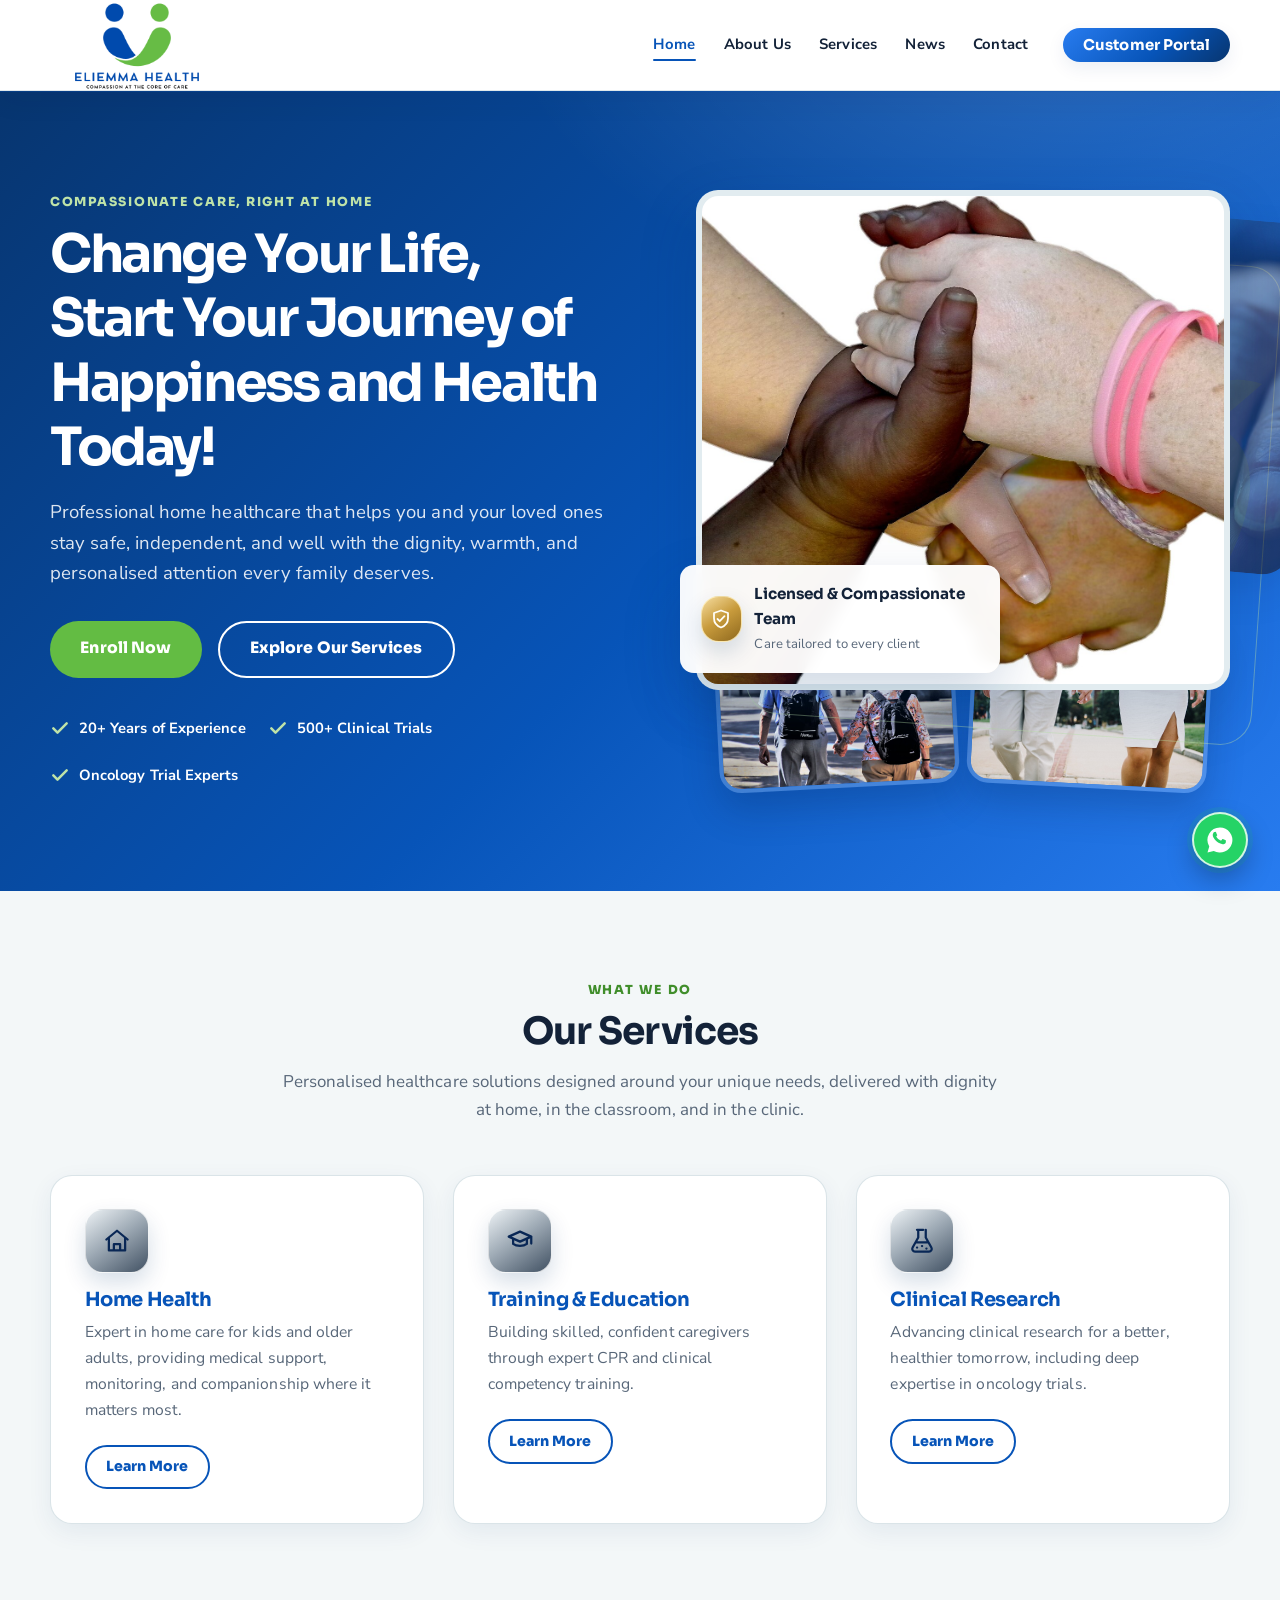
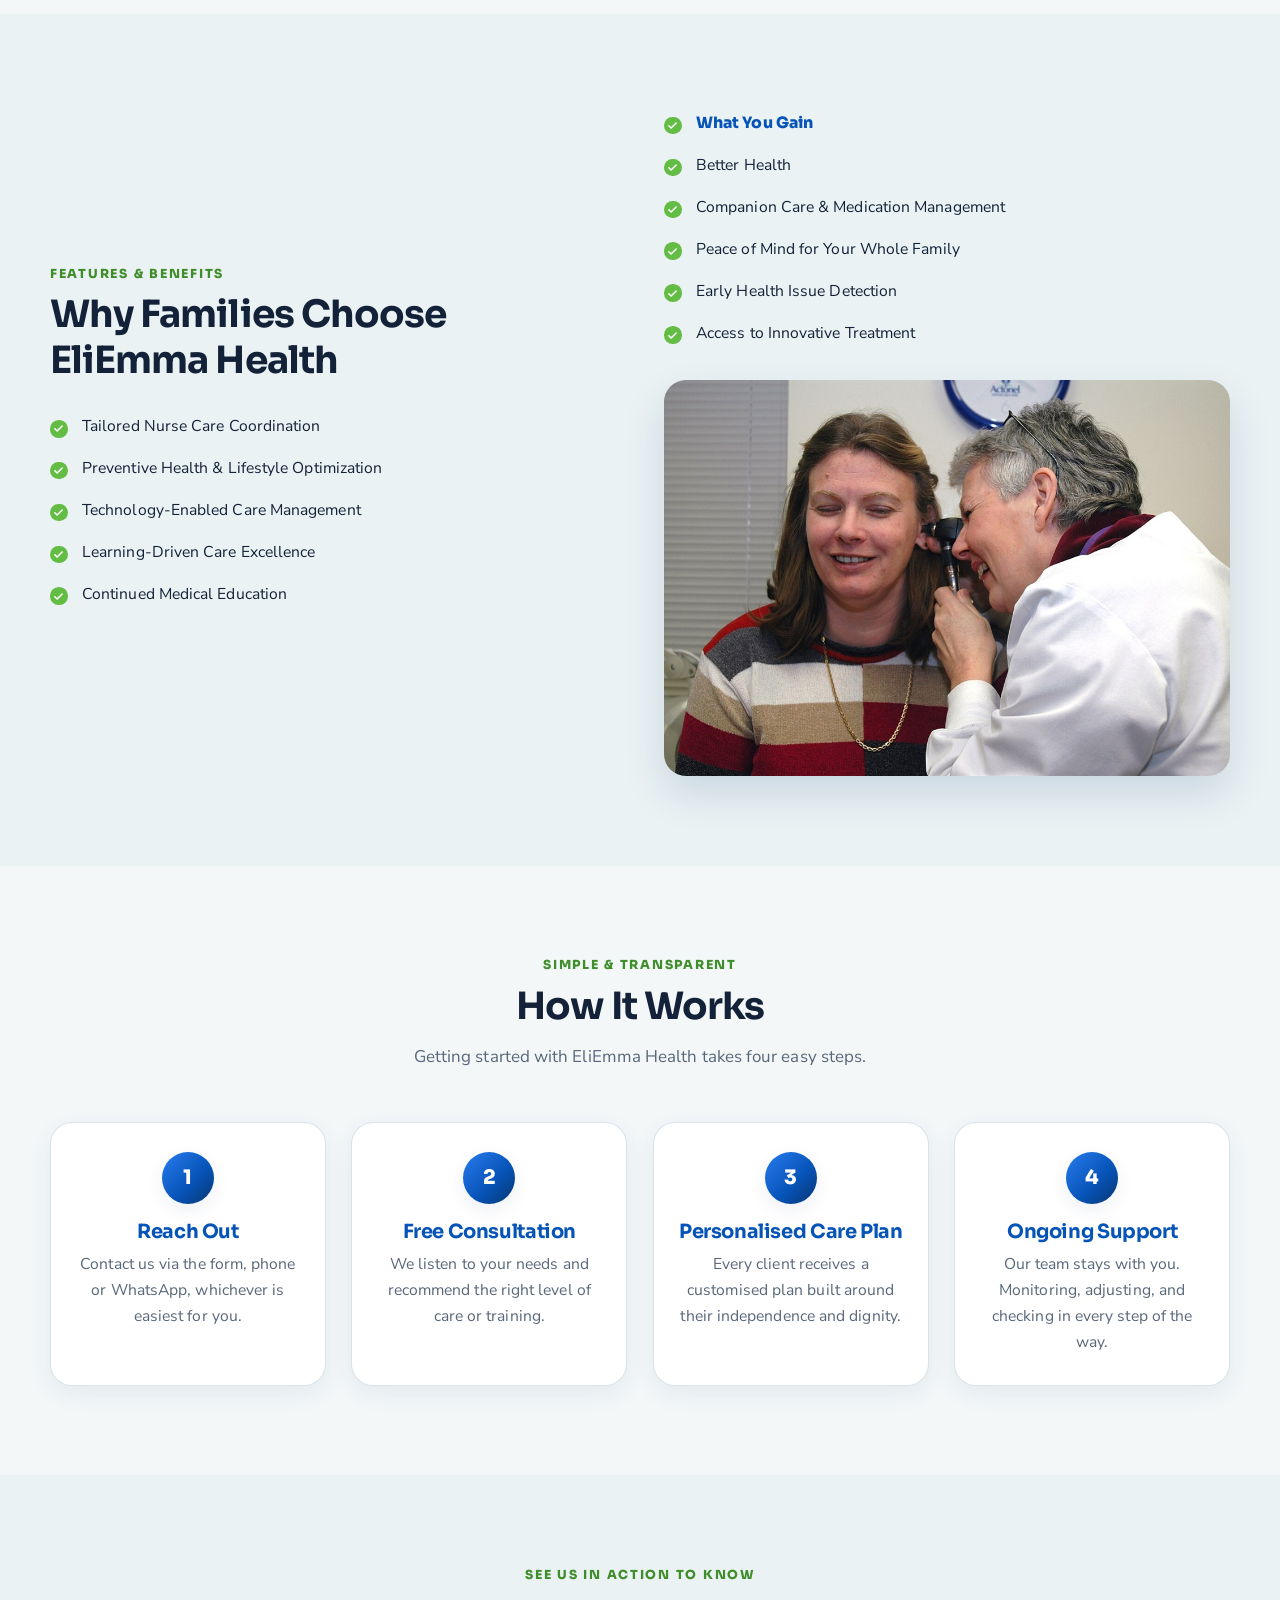
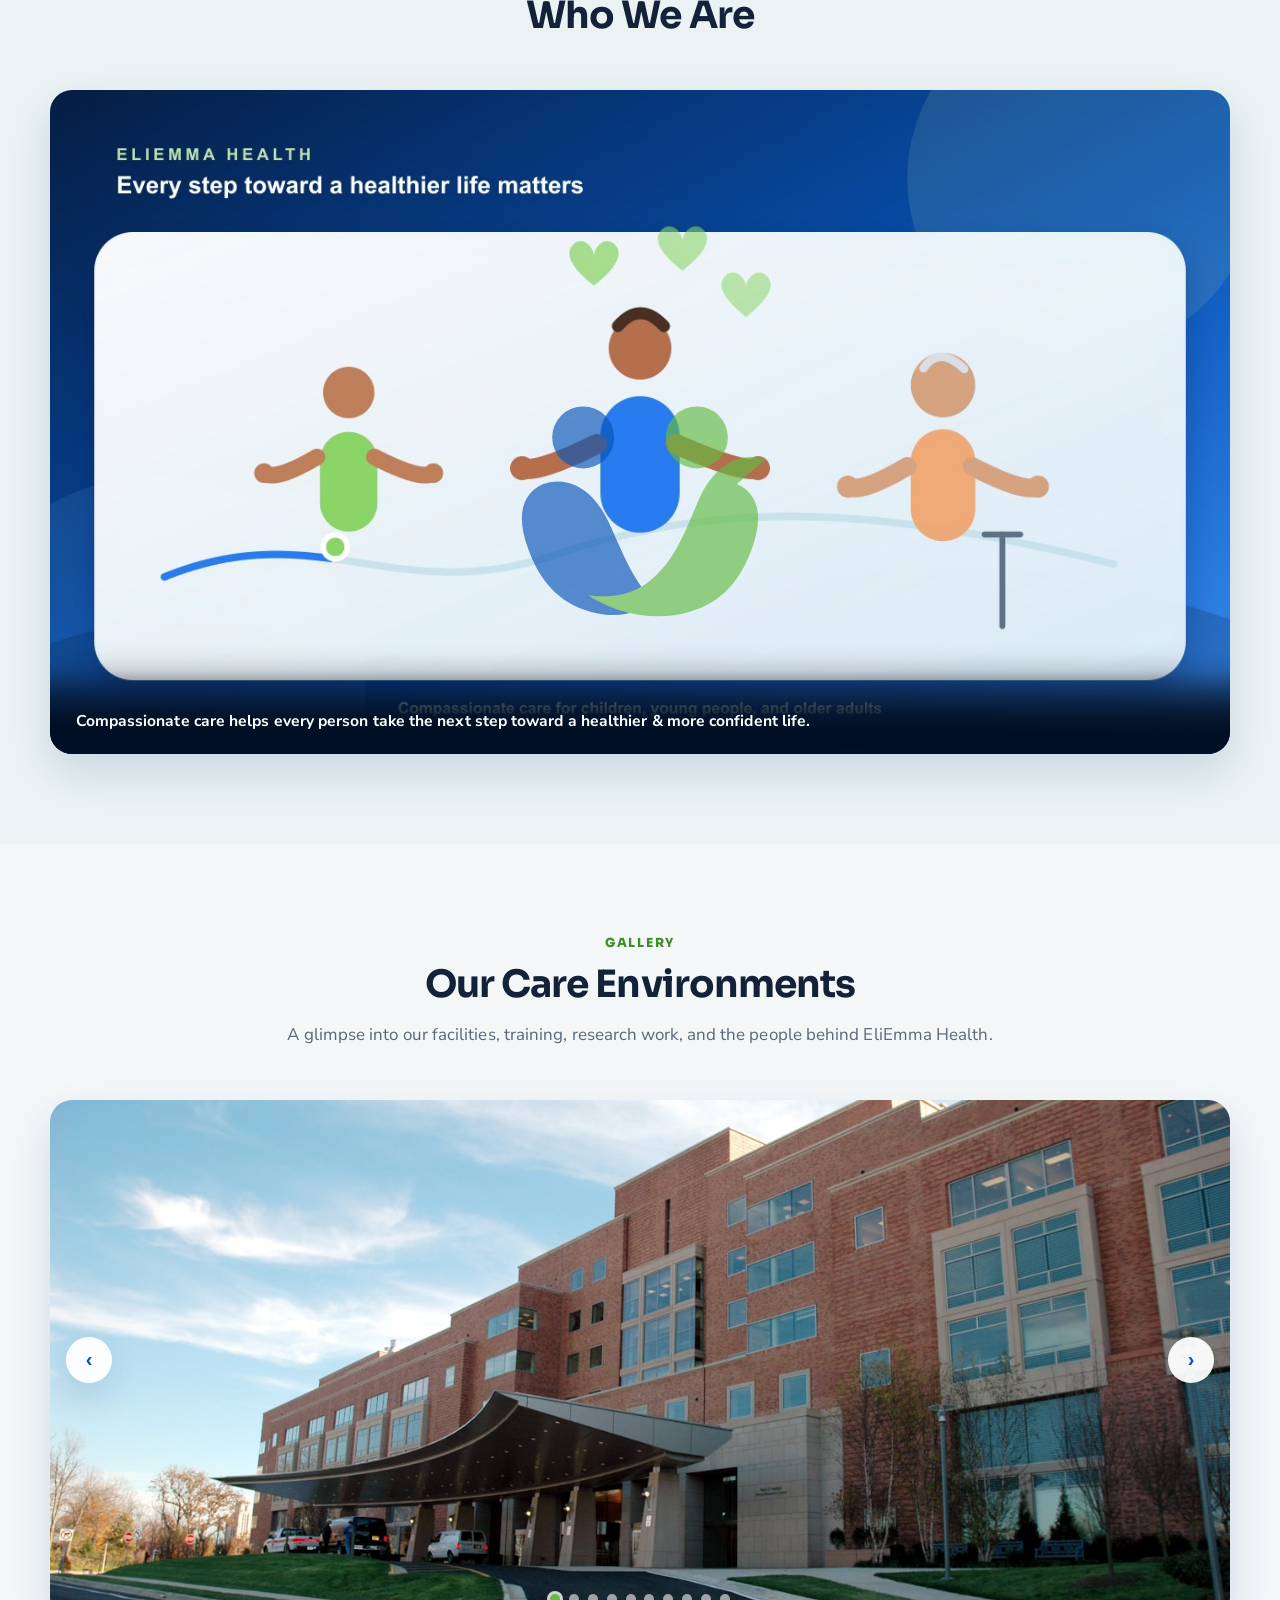
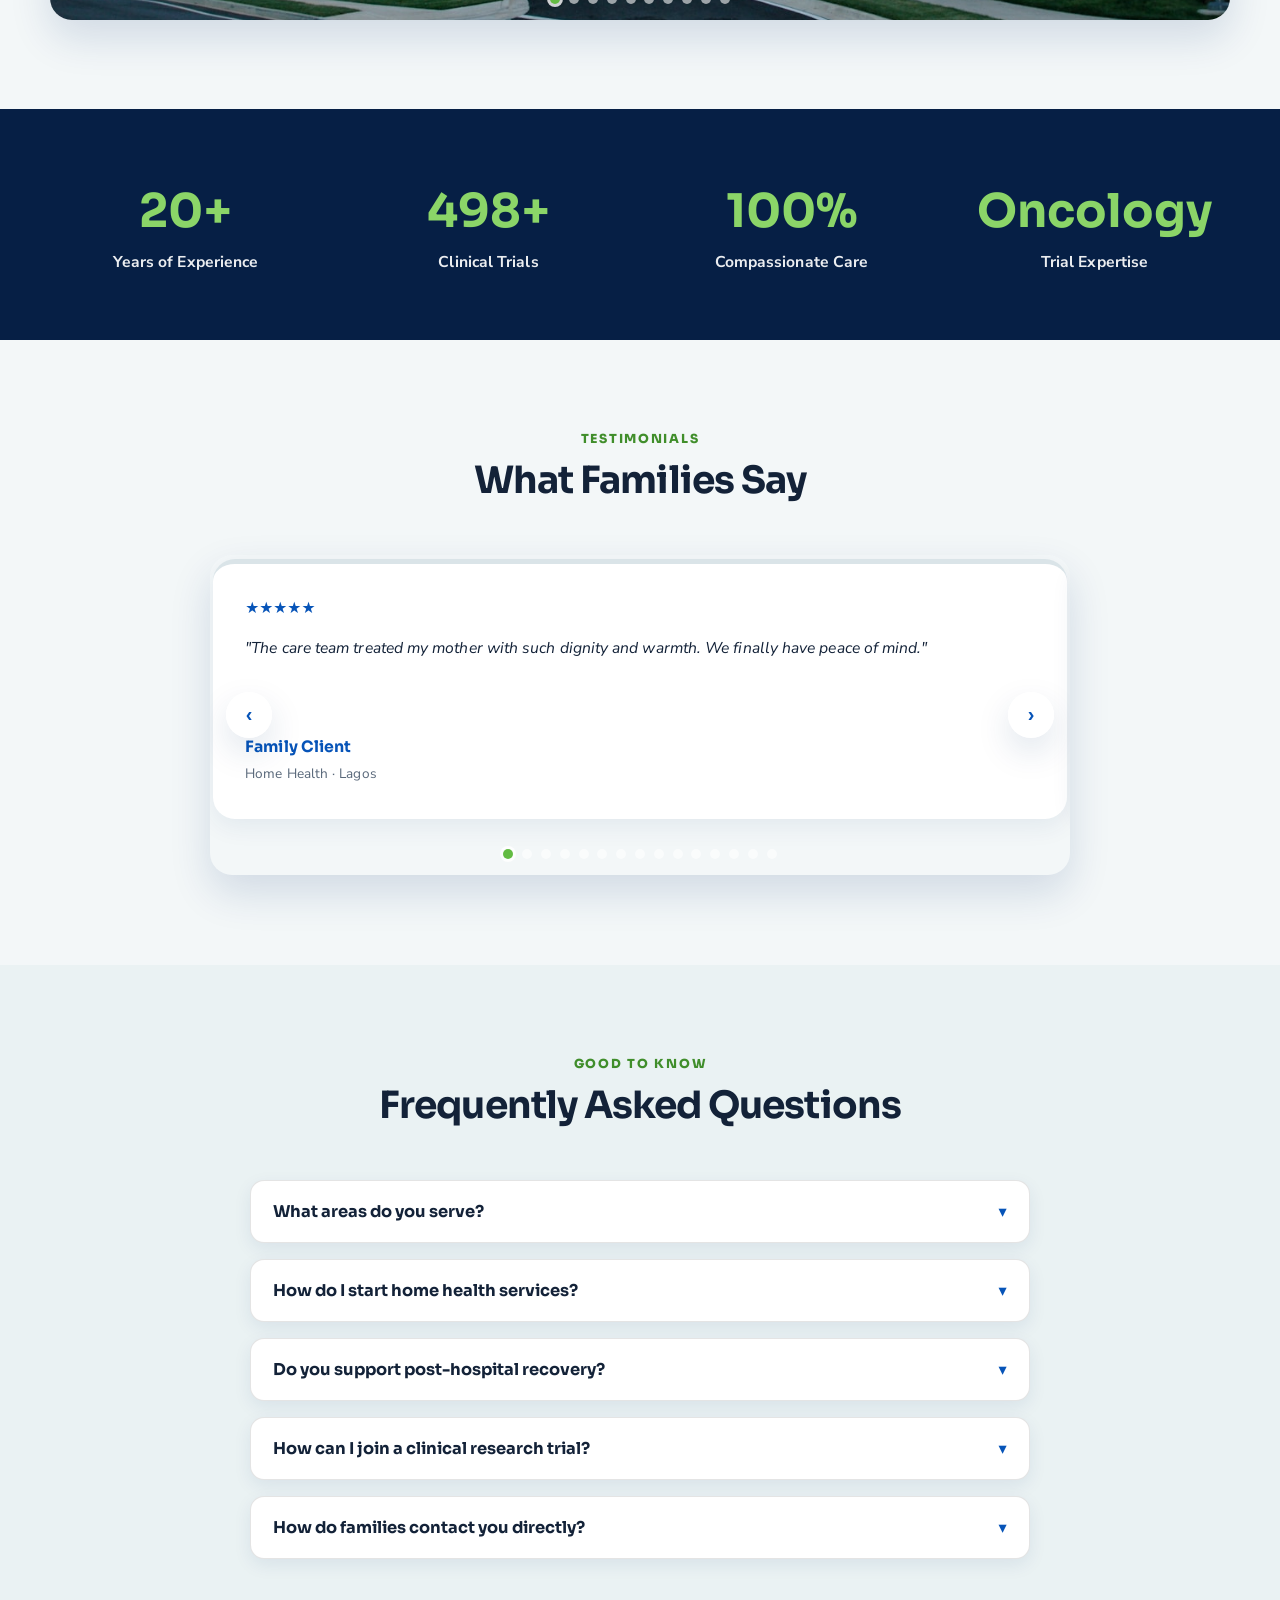
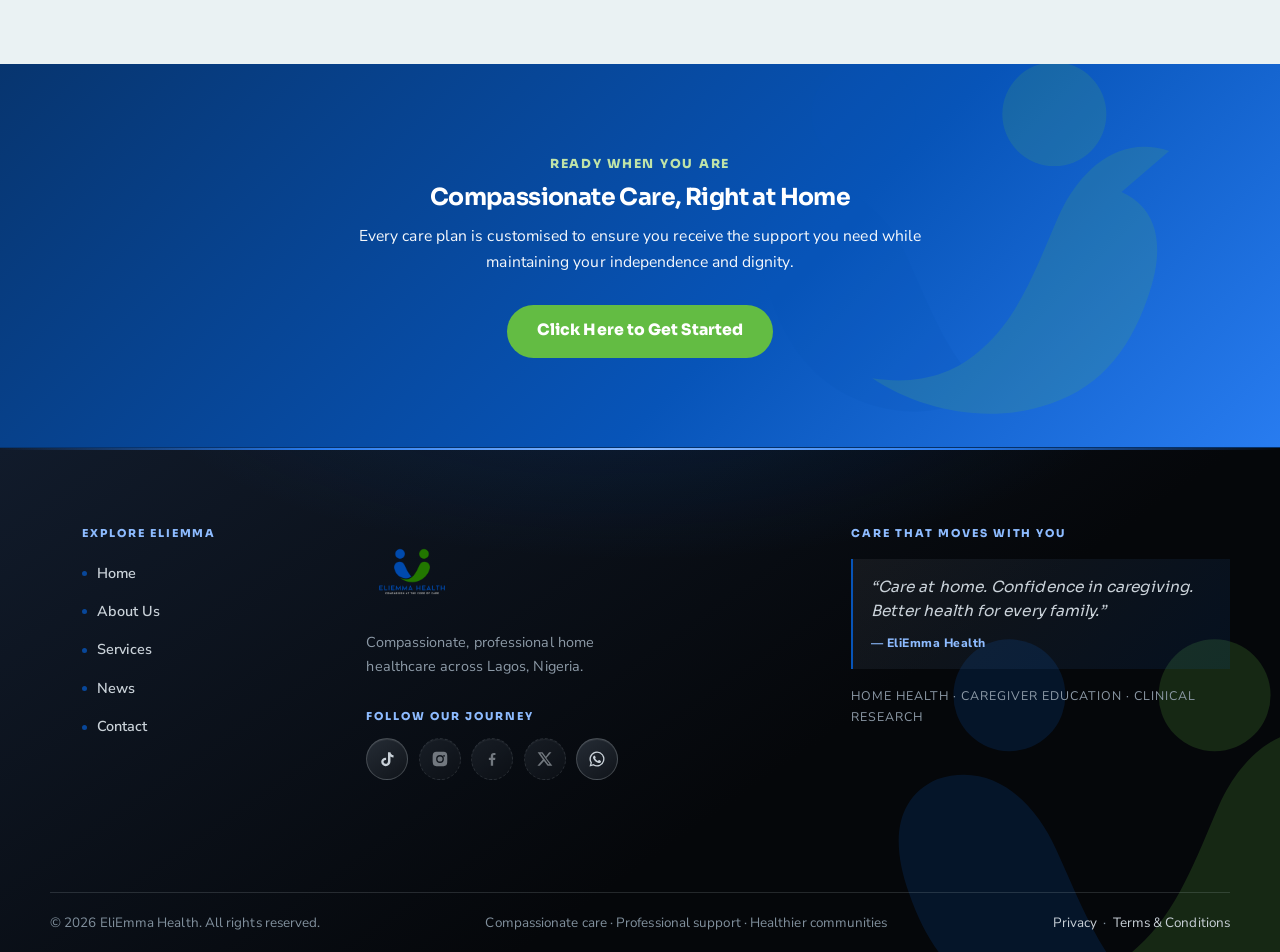
==== commit bc352738: "fullp" ====
--- a/index.html
+++ b/index.html
@@ -41,8 +41,8 @@
   <div class="container hero-grid">
     <div class="reveal in">
       <span class="eyebrow">Compassionate Care, Right at Home</span>
-      <h1>Change Your Life — Start Your Journey of Happiness and Health Today!</h1>
-      <p class="lead">Professional home healthcare that helps you or your loved one stay safe, independent, and well — with the dignity, warmth, and personalised attention every family deserves.</p>
+      <h1>Change Your Life, <br> Start Your Journey of Happiness and Health Today!</h1>
+      <p class="lead">Professional home healthcare that helps you and your loved ones stay safe, independent, and well with the dignity, warmth, and personalised attention every family deserves.</p>
       <div class="hero-actions">
         <a href="pages/contact.html" class="btn btn-green">Enroll Now</a>
         <a href="pages/services.html" class="btn btn-ghost">Explore Our Services</a>
@@ -54,10 +54,17 @@
       </ul>
     </div>
     <div class="hero-media reveal in">
-      <img class="media-img hero-image" src="https://images.unsplash.com/photo-1584515933487-779824d29309?auto=format&amp;fit=crop&amp;w=1200&amp;q=85" alt="Caregiver warmly supporting an older adult at home" width="1200" height="900">
-      <div class="float-card">
-        <div class="icon-badge green compact-icon"><svg aria-hidden="true" viewBox="0 0 24 24" fill="none" stroke="currentColor" stroke-width="1.8" stroke-linecap="round" stroke-linejoin="round"><path d="M12 3.5 19 6v5.3c0 4.3-2.8 7.7-7 9.2-4.2-1.5-7-4.9-7-9.2V6l7-2.5Z"/><path d="m8.5 12 2.2 2.2 4.8-5"/></svg></div>
-        <div><strong>Licensed &amp; Compassionate Team</strong><span>Care tailored to every client</span></div>
+      <div class="hero-main-visual">
+        <img class="media-img hero-image hero-image-back" src="assets/images/hero-care-hands.jpg" alt="" aria-hidden="true" width="1200" height="900" loading="lazy">
+        <img class="media-img hero-image" src="assets/images/public-domain-hands-original.jpg" alt="Older and younger hands holding in support" width="1280" height="1143">
+        <div class="float-card">
+          <div class="icon-badge green compact-icon"><svg aria-hidden="true" viewBox="0 0 24 24" fill="none" stroke="currentColor" stroke-width="1.8" stroke-linecap="round" stroke-linejoin="round"><path d="M12 3.5 19 6v5.3c0 4.3-2.8 7.7-7 9.2-4.2-1.5-7-4.9-7-9.2V6l7-2.5Z"/><path d="m8.5 12 2.2 2.2 4.8-5"/></svg></div>
+          <div><strong>Licensed &amp; Compassionate Team</strong><span>Care tailored to every client</span></div>
+        </div>
+      </div>
+      <div class="hero-support-strip" aria-label="Caring for elderly people and loved ones">
+        <img src="assets/images/care-elderly-support.jpg" alt="Older couple walking hand in hand and supporting each other" width="1280" height="960" loading="lazy">
+        <img src="assets/images/care-loved-ones.jpg" alt="Loved ones holding hands while walking outdoors" width="1280" height="854" loading="lazy">
       </div>
     </div>
   </div>
@@ -68,13 +75,13 @@
     <div class="section-head reveal">
       <span class="eyebrow">What We Do</span>
       <h2>Our Services</h2>
-      <p>Personalised healthcare solutions designed around your unique needs — delivered with dignity at home, in the classroom, and in the clinic.</p>
+      <p>Personalised healthcare solutions designed around your unique needs, delivered with dignity at home, in the classroom, and in the clinic.</p>
     </div>
     <div class="grid-3">
       <article class="card reveal">
         <div class="icon-badge"><svg aria-hidden="true" viewBox="0 0 24 24" fill="none" stroke="currentColor" stroke-width="1.8" stroke-linecap="round" stroke-linejoin="round"><path d="m3.5 10.8 8.5-7 8.5 7"/><path d="M5.5 9.7v9.8h13V9.7M9.5 19.5v-5h5v5"/></svg></div>
         <h3>Home Health</h3>
-        <p>Expert in-home care for older adults, providing medical support, monitoring, and companionship where it matters most — at home.</p>
+        <p>Expert in home care for kids and older adults, providing medical support, monitoring, and companionship where it matters most.</p>
         <a class="btn btn-outline btn-sm" href="pages/services.html">Learn More</a>
       </article>
       <article class="card reveal">
@@ -86,7 +93,7 @@
       <article class="card reveal">
         <div class="icon-badge"><svg aria-hidden="true" viewBox="0 0 24 24" fill="none" stroke="currentColor" stroke-width="1.8" stroke-linecap="round" stroke-linejoin="round"><path d="M9 3v6.2l-4.5 8a2.2 2.2 0 0 0 1.9 3.3h11.2a2.2 2.2 0 0 0 1.9-3.3l-4.5-8V3M7.2 13h9.6M8 3h5"/><path d="M8 17.2h.1M12 16h.1M15.5 18h.1"/></svg></div>
         <h3>Clinical Research</h3>
-        <p>Advancing clinical research for a better, healthier tomorrow — including deep expertise in oncology trials.</p>
+        <p>Advancing clinical research for a better, healthier tomorrow, including deep expertise in oncology trials.</p>
         <a class="btn btn-outline btn-sm" href="pages/clinical-research.html">Learn More</a>
       </article>
     </div>
@@ -117,7 +124,7 @@
         <li>Early Health Issue Detection</li>
         <li>Access to Innovative Treatment</li>
       </ul>
-      <img class="media-img feature-image" style="margin-top:1.6rem" src="https://images.unsplash.com/photo-1559757175-0eb30cd8c063?auto=format&amp;fit=crop&amp;w=1000&amp;q=85" alt="Healthcare professional caring for a patient" width="1000" height="700">
+      <img class="media-img feature-image" style="margin-top:1.6rem" src="assets/images/healthcare-feature-care.jpg" alt="Healthcare professional providing attentive care to a patient" width="1000" height="700">
     </div>
   </div>
 </section>
@@ -130,10 +137,10 @@
       <p>Getting started with EliEmma Health takes four easy steps.</p>
     </div>
     <div class="grid-4">
-      <div class="card step-card reveal"><div class="step-num">1</div><h3>Reach Out</h3><p>Contact us via the form, phone, or WhatsApp — whichever is easiest for you.</p></div>
+      <div class="card step-card reveal"><div class="step-num">1</div><h3>Reach Out</h3><p>Contact us via the form, phone or WhatsApp, whichever is easiest for you.</p></div>
       <div class="card step-card reveal"><div class="step-num">2</div><h3>Free Consultation</h3><p>We listen to your needs and recommend the right level of care or training.</p></div>
       <div class="card step-card reveal"><div class="step-num">3</div><h3>Personalised Care Plan</h3><p>Every client receives a customised plan built around their independence and dignity.</p></div>
-      <div class="card step-card reveal"><div class="step-num">4</div><h3>Ongoing Support</h3><p>Our team stays with you — monitoring, adjusting, and checking in every step of the way.</p></div>
+      <div class="card step-card reveal"><div class="step-num">4</div><h3>Ongoing Support</h3><p>Our team stays with you. Monitoring, adjusting, and checking in every step of the way.</p></div>
     </div>
   </div>
 </section>
@@ -141,16 +148,19 @@
 <section class="section section-alt">
   <div class="container">
     <div class="section-head reveal">
-      <span class="eyebrow">See Us In Action</span>
-      <h2>Watch: Who We Are</h2>
-      <p>A short introduction to our facility, our team, and the families we serve.</p>
+      <span class="eyebrow">See Us In Action to Know</span>
+      <!-- <h2></h2> -->
+      <h2>Who We Are</h2>
+      <!-- <h2>Watch: Who We Are</h2> -->
+      <!-- <p>A short animation about the compassionate support that helps children, young people, and older adults grow with confidence.</p> -->
     </div>
     <div class="video-shell reveal">
-      <video class="video-player" controls preload="metadata" poster="https://images.unsplash.com/photo-1576091160399-112ba8d25d1d?auto=format&amp;fit=crop&amp;w=1280&amp;q=85">
-        <source src="https://interactive-examples.mdn.mozilla.net/media/cc0-videos/flower.mp4" type="video/mp4">
+      <video class="video-player" controls autoplay muted playsinline preload="metadata" poster="assets/images/eliemma-care-journey-poster.jpg">
+        <source src="assets/videos/eliemma-care-journey.mp4" type="video/mp4">
         Your browser does not support the video tag.
       </video>
-      <div class="video-caption">Sample video — replace with the EliEmma Health company introduction when available.</div>
+      <div class="video-watermark" aria-hidden="true"><img src="assets/images/logo-mark.svg" alt="" width="240" height="205"></div>
+      <div class="video-caption">Compassionate care helps every person take the next step toward a healthier &amp; more confident life.</div>
     </div>
   </div>
 </section>
@@ -164,11 +174,16 @@
     </div>
     <div class="carousel reveal" data-carousel aria-label="Photo gallery carousel">
       <div class="carousel-track">
-        <div class="carousel-slide"><img class="media-img" src="https://images.unsplash.com/photo-1586773860418-d37222d8fce3?auto=format&amp;fit=crop&amp;w=1400&amp;q=85" alt="Bright healthcare facility exterior" width="1400" height="850"></div>
-        <div class="carousel-slide"><img class="media-img" src="https://images.unsplash.com/photo-1559757175-0eb30cd8c063?auto=format&amp;fit=crop&amp;w=1400&amp;q=85" alt="Caregiver providing attentive patient support" width="1400" height="850"></div>
-        <div class="carousel-slide"><img class="media-img" src="https://images.unsplash.com/photo-1576091160399-112ba8d25d1d?auto=format&amp;fit=crop&amp;w=1400&amp;q=85" alt="Healthcare training session" width="1400" height="850"></div>
-        <div class="carousel-slide"><img class="media-img" src="https://images.unsplash.com/photo-1582719478250-c89cae4dc85b?auto=format&amp;fit=crop&amp;w=1400&amp;q=85" alt="Clinical research laboratory" width="1400" height="850"></div>
-        <div class="carousel-slide"><img class="media-img" src="https://images.unsplash.com/photo-1529156069898-49953e39b3ac?auto=format&amp;fit=crop&amp;w=1400&amp;q=85" alt="Healthcare team smiling together" width="1400" height="850"></div>
+        <div class="carousel-slide"><img class="media-img" src="assets/images/gallery-facility-exterior.jpg" alt="Bright healthcare facility exterior" width="1400" height="931"></div>
+        <div class="carousel-slide"><img class="media-img" src="assets/images/gallery-caregiver-support.jpg" alt="Caregiver providing attentive patient support" width="1400" height="788"></div>
+        <div class="carousel-slide"><img class="media-img" src="assets/images/gallery-healthcare-training.jpg" alt="Healthcare training session" width="1400" height="933"></div>
+        <div class="carousel-slide"><img class="media-img" src="assets/images/gallery-clinical-laboratory.jpg" alt="Clinical research laboratory" width="1400" height="933"></div>
+        <div class="carousel-slide"><img class="media-img" src="assets/images/gallery-care-team.jpg" alt="Healthcare team smiling together" width="1400" height="788"></div>
+        <div class="carousel-slide"><img class="media-img" src="assets/images/care-loved-ones.jpg" alt="Loved ones supporting each other with care" width="1280" height="854"></div>
+        <div class="carousel-slide"><img class="media-img" src="assets/images/care-elderly-support.jpg" alt="Older couple receiving companionship and support" width="1280" height="960"></div>
+        <div class="carousel-slide"><img class="media-img" src="assets/images/healthcare-feature-care.jpg" alt="Clinician examining a patient with an otoscope" width="1000" height="700"></div>
+        <div class="carousel-slide"><img class="media-img" src="assets/images/gallery-medical-equipment.jpg" alt="Clinician reviewing medical imaging equipment" width="1400" height="1641"></div>
+        <div class="carousel-slide"><img class="media-img" src="assets/images/gallery-mobility-care.jpg" alt="Clinician providing a patient vaccination" width="1400" height="926"></div>
       </div>
       <button class="carousel-btn prev" aria-label="Previous photo">‹</button>
       <button class="carousel-btn next" aria-label="Next photo">›</button>
@@ -191,12 +206,38 @@
     <div class="section-head reveal">
       <span class="eyebrow">Testimonials</span>
       <h2>What Families Say</h2>
-      <p><em>Samples shown below — awaiting 5+ real client testimonials for launch.</em></p>
-    </div>
-    <div class="grid-3">
-      <blockquote class="quote reveal"><div class="stars" aria-label="5 out of 5 stars"><svg aria-hidden="true" viewBox="0 0 24 24"><path d="m12 3.6 2.6 5.3 5.8.8-4.2 4.1 1 5.8-5.2-2.7-5.2 2.7 1-5.8-4.2-4.1 5.8-.8L12 3.6Z"/></svg><svg aria-hidden="true" viewBox="0 0 24 24"><path d="m12 3.6 2.6 5.3 5.8.8-4.2 4.1 1 5.8-5.2-2.7-5.2 2.7 1-5.8-4.2-4.1 5.8-.8L12 3.6Z"/></svg><svg aria-hidden="true" viewBox="0 0 24 24"><path d="m12 3.6 2.6 5.3 5.8.8-4.2 4.1 1 5.8-5.2-2.7-5.2 2.7 1-5.8-4.2-4.1 5.8-.8L12 3.6Z"/></svg><svg aria-hidden="true" viewBox="0 0 24 24"><path d="m12 3.6 2.6 5.3 5.8.8-4.2 4.1 1 5.8-5.2-2.7-5.2 2.7 1-5.8-4.2-4.1 5.8-.8L12 3.6Z"/></svg><svg aria-hidden="true" viewBox="0 0 24 24"><path d="m12 3.6 2.6 5.3 5.8.8-4.2 4.1 1 5.8-5.2-2.7-5.2 2.7 1-5.8-4.2-4.1 5.8-.8L12 3.6Z"/></svg></div><p>"The care team treated my mother with such dignity and warmth. We finally have peace of mind."</p><footer><strong>Family Client</strong><span>Home Health — Lagos</span></footer></blockquote>
-      <blockquote class="quote reveal"><div class="stars" aria-label="5 out of 5 stars"><svg aria-hidden="true" viewBox="0 0 24 24"><path d="m12 3.6 2.6 5.3 5.8.8-4.2 4.1 1 5.8-5.2-2.7-5.2 2.7 1-5.8-4.2-4.1 5.8-.8L12 3.6Z"/></svg><svg aria-hidden="true" viewBox="0 0 24 24"><path d="m12 3.6 2.6 5.3 5.8.8-4.2 4.1 1 5.8-5.2-2.7-5.2 2.7 1-5.8-4.2-4.1 5.8-.8L12 3.6Z"/></svg><svg aria-hidden="true" viewBox="0 0 24 24"><path d="m12 3.6 2.6 5.3 5.8.8-4.2 4.1 1 5.8-5.2-2.7-5.2 2.7 1-5.8-4.2-4.1 5.8-.8L12 3.6Z"/></svg><svg aria-hidden="true" viewBox="0 0 24 24"><path d="m12 3.6 2.6 5.3 5.8.8-4.2 4.1 1 5.8-5.2-2.7-5.2 2.7 1-5.8-4.2-4.1 5.8-.8L12 3.6Z"/></svg><svg aria-hidden="true" viewBox="0 0 24 24"><path d="m12 3.6 2.6 5.3 5.8.8-4.2 4.1 1 5.8-5.2-2.7-5.2 2.7 1-5.8-4.2-4.1 5.8-.8L12 3.6Z"/></svg></div><p>"Professional, punctual, and genuinely kind. The medication reminders changed everything for my dad."</p><footer><strong>Home Health Client</strong><span>Sangotedo</span></footer></blockquote>
-      <blockquote class="quote reveal"><div class="stars" aria-label="5 out of 5 stars"><svg aria-hidden="true" viewBox="0 0 24 24"><path d="m12 3.6 2.6 5.3 5.8.8-4.2 4.1 1 5.8-5.2-2.7-5.2 2.7 1-5.8-4.2-4.1 5.8-.8L12 3.6Z"/></svg><svg aria-hidden="true" viewBox="0 0 24 24"><path d="m12 3.6 2.6 5.3 5.8.8-4.2 4.1 1 5.8-5.2-2.7-5.2 2.7 1-5.8-4.2-4.1 5.8-.8L12 3.6Z"/></svg><svg aria-hidden="true" viewBox="0 0 24 24"><path d="m12 3.6 2.6 5.3 5.8.8-4.2 4.1 1 5.8-5.2-2.7-5.2 2.7 1-5.8-4.2-4.1 5.8-.8L12 3.6Z"/></svg><svg aria-hidden="true" viewBox="0 0 24 24"><path d="m12 3.6 2.6 5.3 5.8.8-4.2 4.1 1 5.8-5.2-2.7-5.2 2.7 1-5.8-4.2-4.1 5.8-.8L12 3.6Z"/></svg><svg aria-hidden="true" viewBox="0 0 24 24"><path d="m12 3.6 2.6 5.3 5.8.8-4.2 4.1 1 5.8-5.2-2.7-5.2 2.7 1-5.8-4.2-4.1 5.8-.8L12 3.6Z"/></svg></div><p>"Their training program gave me the confidence to care for my wife at home."</p><footer><strong>Training Graduate</strong><span>Caregiver Education</span></footer></blockquote>
+      <!-- <p><em>Samples shown below awaiting 5+ real client testimonials for launch.</em></p> -->
+    </div>
+    <div class="grid-3 testimonial-grid-old" aria-hidden="true">
+      <blockquote class="quote reveal"><div class="stars" aria-label="5 out of 5 stars"><svg aria-hidden="true" viewBox="0 0 24 24"><path d="m12 3.6 2.6 5.3 5.8.8-4.2 4.1 1 5.8-5.2-2.7-5.2 2.7 1-5.8-4.2-4.1 5.8-.8L12 3.6Z"/></svg><svg aria-hidden="true" viewBox="0 0 24 24"><path d="m12 3.6 2.6 5.3 5.8.8-4.2 4.1 1 5.8-5.2-2.7-5.2 2.7 1-5.8-4.2-4.1 5.8-.8L12 3.6Z"/></svg><svg aria-hidden="true" viewBox="0 0 24 24"><path d="m12 3.6 2.6 5.3 5.8.8-4.2 4.1 1 5.8-5.2-2.7-5.2 2.7 1-5.8-4.2-4.1 5.8-.8L12 3.6Z"/></svg><svg aria-hidden="true" viewBox="0 0 24 24"><path d="m12 3.6 2.6 5.3 5.8.8-4.2 4.1 1 5.8-5.2-2.7-5.2 2.7 1-5.8-4.2-4.1 5.8-.8L12 3.6Z"/></svg><svg aria-hidden="true" viewBox="0 0 24 24"><path d="m12 3.6 2.6 5.3 5.8.8-4.2 4.1 1 5.8-5.2-2.7-5.2 2.7 1-5.8-4.2-4.1 5.8-.8L12 3.6Z"/></svg></div>
+        <p>"The care team treated my mother with such dignity and warmth. We finally have peace of mind."</p><footer><strong>Family Client</strong><span>Home Health. Lagos</span></footer></blockquote>
+      <blockquote class="quote reveal"><div class="stars" aria-label="5 out of 5 stars"><svg aria-hidden="true" viewBox="0 0 24 24"><path d="m12 3.6 2.6 5.3 5.8.8-4.2 4.1 1 5.8-5.2-2.7-5.2 2.7 1-5.8-4.2-4.1 5.8-.8L12 3.6Z"/></svg><svg aria-hidden="true" viewBox="0 0 24 24"><path d="m12 3.6 2.6 5.3 5.8.8-4.2 4.1 1 5.8-5.2-2.7-5.2 2.7 1-5.8-4.2-4.1 5.8-.8L12 3.6Z"/></svg><svg aria-hidden="true" viewBox="0 0 24 24"><path d="m12 3.6 2.6 5.3 5.8.8-4.2 4.1 1 5.8-5.2-2.7-5.2 2.7 1-5.8-4.2-4.1 5.8-.8L12 3.6Z"/></svg><svg aria-hidden="true" viewBox="0 0 24 24"><path d="m12 3.6 2.6 5.3 5.8.8-4.2 4.1 1 5.8-5.2-2.7-5.2 2.7 1-5.8-4.2-4.1 5.8-.8L12 3.6Z"/></svg><svg aria-hidden="true" viewBox="0 0 24 24"><path d="m12 3.6 2.6 5.3 5.8.8-4.2 4.1 1 5.8-5.2-2.7-5.2 2.7 1-5.8-4.2-4.1 5.8-.8L12 3.6Z"/></svg></div>
+        <p>"Professional, punctual, and genuinely kind. The medication reminders changed everything for my dad."</p><footer><strong>Home Health Client</strong><span>Sangotedo</span></footer></blockquote>
+      <blockquote class="quote reveal"><div class="stars" aria-label="5 out of 5 stars"><svg aria-hidden="true" viewBox="0 0 24 24"><path d="m12 3.6 2.6 5.3 5.8.8-4.2 4.1 1 5.8-5.2-2.7-5.2 2.7 1-5.8-4.2-4.1 5.8-.8L12 3.6Z"/></svg><svg aria-hidden="true" viewBox="0 0 24 24"><path d="m12 3.6 2.6 5.3 5.8.8-4.2 4.1 1 5.8-5.2-2.7-5.2 2.7 1-5.8-4.2-4.1 5.8-.8L12 3.6Z"/></svg><svg aria-hidden="true" viewBox="0 0 24 24"><path d="m12 3.6 2.6 5.3 5.8.8-4.2 4.1 1 5.8-5.2-2.7-5.2 2.7 1-5.8-4.2-4.1 5.8-.8L12 3.6Z"/></svg><svg aria-hidden="true" viewBox="0 0 24 24"><path d="m12 3.6 2.6 5.3 5.8.8-4.2 4.1 1 5.8-5.2-2.7-5.2 2.7 1-5.8-4.2-4.1 5.8-.8L12 3.6Z"/></svg><svg aria-hidden="true" viewBox="0 0 24 24"><path d="m12 3.6 2.6 5.3 5.8.8-4.2 4.1 1 5.8-5.2-2.7-5.2 2.7 1-5.8-4.2-4.1 5.8-.8L12 3.6Z"/></svg></div>
+        <p>"Their training program gave me the confidence to care for my wife at home."</p><footer><strong>Training Graduate</strong><span>Caregiver Education</span></footer></blockquote>
+    </div>
+    <div class="testimonial-carousel carousel reveal" data-carousel tabindex="0" aria-label="Client testimonials" aria-live="polite">
+      <div class="carousel-track">
+        <!-- Promotional sample testimonials: replace with verified client-approved stories before publishing. -->
+        <div class="carousel-slide"><blockquote class="quote"><div class="stars" role="img" aria-label="5 out of 5 stars">★★★★★</div><p>"The care team treated my mother with such dignity and warmth. We finally have peace of mind."</p><footer><strong>Family Client</strong><span>Home Health · Lagos</span></footer></blockquote></div>
+        <div class="carousel-slide"><blockquote class="quote"><div class="stars" role="img" aria-label="5 out of 5 stars">★★★★★</div><p>"Professional, punctual, and genuinely kind. The medication reminders changed everything for my dad."</p><footer><strong>Home Health Client</strong><span>Sangotedo</span></footer></blockquote></div>
+        <div class="carousel-slide"><blockquote class="quote"><div class="stars" role="img" aria-label="5 out of 5 stars">★★★★★</div><p>"Their training program gave me the confidence to care for my wife at home."</p><footer><strong>Training Graduate</strong><span>Caregiver Education</span></footer></blockquote></div>
+        <div class="carousel-slide"><blockquote class="quote"><div class="stars" role="img" aria-label="5 out of 5 stars">★★★★★</div><p>"EliEmma listened first, then built a care plan that truly fits our family's routine."</p><footer><strong>Family Caregiver</strong><span>Home Health · Lekki</span></footer></blockquote></div>
+        <div class="carousel-slide"><blockquote class="quote"><div class="stars" role="img" aria-label="5 out of 5 stars">★★★★★</div><p>"Every visit feels organised, respectful, and personal. We always know what comes next."</p><footer><strong>Family Client</strong><span>Home Support · Lagos</span></footer></blockquote></div>
+        <div class="carousel-slide"><blockquote class="quote"><div class="stars" role="img" aria-label="5 out of 5 stars">★★★★★</div><p>"The team gave us practical guidance and encouragement when caring for our little one felt overwhelming."</p><footer><strong>Parent Client</strong><span>Paediatric Support</span></footer></blockquote></div>
+        <div class="carousel-slide"><blockquote class="quote"><div class="stars" role="img" aria-label="5 out of 5 stars">★★★★★</div><p>"The regular check-ins help our family feel supported, informed, and confident at home."</p><footer><strong>Family Caregiver</strong><span>Respite Care · Ajah</span></footer></blockquote></div>
+        <div class="carousel-slide"><blockquote class="quote"><div class="stars" role="img" aria-label="5 out of 5 stars">★★★★★</div><p>"From the first consultation, we felt heard. Their calm approach made a stressful season easier."</p><footer><strong>Home Health Client</strong><span>Post-Hospital Support</span></footer></blockquote></div>
+        <div class="carousel-slide"><blockquote class="quote"><div class="stars" role="img" aria-label="5 out of 5 stars">★★★★★</div><p>"The caregiver education sessions are clear, practical, and easy to apply in everyday life."</p><footer><strong>Training Graduate</strong><span>Caregiver Education · Lagos</span></footer></blockquote></div>
+        <div class="carousel-slide"><blockquote class="quote"><div class="stars" role="img" aria-label="5 out of 5 stars">★★★★★</div><p>"We appreciate the respect shown to our grandmother and the thoughtful updates shared with us."</p><footer><strong>Family Client</strong><span>Older Adult Care</span></footer></blockquote></div>
+        <div class="carousel-slide"><blockquote class="quote"><div class="stars" role="img" aria-label="5 out of 5 stars">★★★★★</div><p>"Their team brings warmth into the room while staying focused on safe, dependable care."</p><footer><strong>Family Caregiver</strong><span>Companionship Care · Lagos</span></footer></blockquote></div>
+        <div class="carousel-slide"><blockquote class="quote"><div class="stars" role="img" aria-label="5 out of 5 stars">★★★★★</div><p>"Having a trusted professional to call has lifted a huge weight from our family."</p><footer><strong>Home Health Client</strong><span>Chronic Care Support</span></footer></blockquote></div>
+        <div class="carousel-slide"><blockquote class="quote"><div class="stars" role="img" aria-label="5 out of 5 stars">★★★★★</div><p>"Appointments, reminders, and communication are handled with care. It makes support feel seamless."</p><footer><strong>Family Client</strong><span>Care Coordination · Lagos</span></footer></blockquote></div>
+        <div class="carousel-slide"><blockquote class="quote"><div class="stars" role="img" aria-label="5 out of 5 stars">★★★★★</div><p>"The team treats every question with patience and every person with dignity."</p><footer><strong>Family Caregiver</strong><span>In-Home Care · Sangotedo</span></footer></blockquote></div>
+        <div class="carousel-slide"><blockquote class="quote"><div class="stars" role="img" aria-label="5 out of 5 stars">★★★★★</div><p>"EliEmma gives families the reassurance, knowledge, and human support they need to keep going."</p><footer><strong>Training Graduate</strong><span>Family Care Skills</span></footer></blockquote></div>
+      </div>
+      <button class="carousel-btn prev" type="button" aria-label="Previous testimonial">‹</button>
+      <button class="carousel-btn next" type="button" aria-label="Next testimonial">›</button>
+      <div class="carousel-dots" aria-label="Choose a testimonial"></div>
     </div>
   </div>
 </section>
--- a/css/style.css
+++ b/css/style.css
@@ -136,6 +136,8 @@
 /* ---------- video ---------- */
 .video-shell{position:relative;border-radius:var(--r-lg);overflow:hidden;box-shadow:var(--sh-lg)}
 .video-player{display:block;width:100%;aspect-ratio:16/9;object-fit:cover;background:var(--blue-dark)}
+.video-watermark{position:absolute;top:65%;left:50%;width:clamp(180px,32%,330px);padding:10px;background:transparent;border-radius:0;box-shadow:none;opacity:.65;backdrop-filter:none;pointer-events:none;transform:translate(-50%,-50%);z-index:2}
+.video-watermark img{display:block;width:100%;height:auto}
 .play-btn{position:absolute;inset:0;margin:auto;width:86px;height:86px;border-radius:50%;border:none;background:rgba(255,255,255,.95);color:var(--blue);font-size:1.7rem;cursor:pointer;box-shadow:var(--sh-lg);transition:transform var(--t-fast),background var(--t-fast),color var(--t-fast);z-index:2}
 .play-btn:hover{transform:scale(1.08);background:var(--green);color:#fff}
 .video-caption{position:absolute;left:0;right:0;bottom:0;background:linear-gradient(transparent,rgba(0,20,50,.82));color:#fff;padding:2.4rem 1.6rem 1.2rem;font-weight:700;z-index:1;pointer-events:none}
@@ -155,6 +157,15 @@
 .quote footer strong{color:var(--blue);display:block;font-family:var(--font-head)}
 .quote footer span{font-size:.85rem;color:var(--muted)}
 .stars{color:#f5a623;letter-spacing:.15em;margin-bottom:.9rem}
+.testimonial-grid-old{display:none}
+.testimonial-carousel{max-width:860px;margin:0 auto}
+.testimonial-carousel .carousel-track{align-items:stretch}
+.testimonial-carousel .carousel-slide{display:flex;padding:.25rem .2rem 3.5rem}
+.testimonial-carousel .quote{width:100%;min-height:260px}
+
+@media (prefers-reduced-motion: reduce){
+  .testimonial-carousel .carousel-track{transition:none}
+}
 
 /* ---------- FAQ accordion ---------- */
 .faq{max-width:780px;margin:0 auto}
@@ -211,7 +222,7 @@
 .news-card{background:var(--surface);border-radius:var(--r-lg);overflow:hidden;box-shadow:var(--sh-sm);transition:transform var(--t-med) var(--ease),box-shadow var(--t-med);height:100%;display:flex;flex-direction:column}
 .news-card:hover{transform:translateY(-6px);box-shadow:var(--sh-md)}
 .news-card .ph{border-radius:0;border:none;min-height:190px}
-.news-card>.media-img{height:190px}
+.news-card>.media-img{display:block;width:100%;height:auto;aspect-ratio:auto;object-fit:contain;background:transparent}
 .news-card-body{padding:1.5rem;display:flex;flex-direction:column;flex:1}
 .news-meta{font-size:.78rem;font-weight:800;color:var(--green-dark);text-transform:uppercase;letter-spacing:.1em;margin-bottom:.5rem}
 .news-card h3{font-size:1.12rem;margin-bottom:.5rem}
@@ -219,9 +230,9 @@
 .news-card a.more{margin-top:1rem;font-weight:800}
 
 /* ---------- team ---------- */
-.team-card{text-align:center}
+.team-card{text-align:center;height:auto;align-self:start}
 .team-card .ph{border-radius:var(--r-lg);min-height:300px;margin-bottom:1.2rem}
-.team-card>.media-img{height:300px;border-radius:var(--r-lg);margin-bottom:1.2rem}
+.team-card>.media-img{height:auto;aspect-ratio:3 / 4;object-fit:cover;border-radius:var(--r-lg);margin-bottom:1.2rem}
 .team-card h3{font-size:1.15rem;color:var(--ink)}
 .team-role{color:var(--green-dark);font-weight:800;font-size:.85rem;text-transform:uppercase;letter-spacing:.08em;margin-bottom:.7rem}
 
@@ -349,9 +360,15 @@
 .hero h1{max-width:700px;letter-spacing:-.045em}
 .hero p.lead{max-width:40rem;color:rgba(255,255,255,.9)}
 .hero-media{isolation:isolate}
-.hero-media::after{content:"";position:absolute;inset:12% -7% -8% 12%;z-index:-1;border:1px solid rgba(191,227,168,.4);border-radius:32px;transform:rotate(4deg)}
-.hero-media .hero-image{height:clamp(300px,43vw,500px);object-position:center;border:6px solid rgba(255,255,255,.16)}
-.float-card{max-width:min(320px,calc(100% - 1rem));left:-1rem;bottom:1.1rem;backdrop-filter:blur(8px);background:rgba(255,255,255,.96)}
+.hero-main-visual{position:relative;z-index:1;height:clamp(300px,43vw,500px)}
+.hero-main-visual::after{content:"";position:absolute;inset:12% -7% -8% 12%;z-index:-1;border:1px solid rgba(191,227,168,.4);border-radius:32px;transform:rotate(4deg)}
+.hero-main-visual .hero-image{height:100%;object-position:center;border:6px solid rgba(255,255,255,.16);position:relative;z-index:1}
+.hero-main-visual .hero-image-back{position:absolute;z-index:0;top:4%;right:-14%;width:66%;height:auto;aspect-ratio:1/1;border:0;border-radius:28px;opacity:.52;object-fit:cover;transform:rotate(5deg);box-shadow:0 18px 42px rgba(4,28,67,.2);filter:saturate(.82) contrast(.96)}
+.float-card{max-width:min(320px,calc(100% - 1rem));left:-1rem;bottom:1.1rem;backdrop-filter:blur(8px);background:rgba(255,255,255,.96);z-index:2}
+.hero-support-strip{position:relative;z-index:0;display:grid;grid-template-columns:repeat(2,minmax(0,1fr));gap:.85rem;margin:-4.5rem 1.25rem 0}
+.hero-support-strip img{display:block;width:100%;height:170px;object-fit:cover;border:4px solid rgba(255,255,255,.2);border-radius:22px;box-shadow:0 18px 36px rgba(4,28,67,.22)}
+.hero-support-strip img:first-child{transform:rotate(-3deg)}
+.hero-support-strip img:last-child{transform:rotate(3deg)}
 .page-hero{position:relative;overflow:hidden;background:linear-gradient(135deg,#07356f,#0754b8)}
 .page-hero .container{position:relative;z-index:1}
 .page-hero h1{letter-spacing:-.035em}
@@ -390,7 +407,10 @@
   .nav-links a{display:flex;align-items:center;min-height:44px;font-size:1rem}
   .nav-links .nav-cta{margin-top:.4rem;padding-top:1rem;border-top:1px solid var(--border)}
   .nav-cta .btn{justify-content:center;width:100%}
-  .hero-media::after{inset:4% -2% -4% 4%}
+  .hero-main-visual::after{inset:4% -2% -4% 4%}
+  .hero-main-visual .hero-image-back{top:4%;right:-8%;width:58%;border-radius:22px;opacity:.42}
+  .hero-support-strip{margin:-2.5rem .5rem 0;gap:.55rem}
+  .hero-support-strip img{height:130px;border-width:3px;border-radius:17px}
   .float-card{left:.75rem}
 }
 @media(max-width:620px){
@@ -399,7 +419,10 @@
   .hero-grid{min-height:0;padding-block:3.8rem 4.5rem}
   .hero h1{font-size:clamp(2rem,10vw,3rem)}
   .hero-actions{gap:.7rem}
-  .hero-media .hero-image{height:clamp(260px,78vw,390px)}
+  .hero-main-visual{height:auto}
+  .hero-main-visual .hero-image{height:clamp(260px,78vw,390px)}
+  .hero-support-strip{margin-top:.6rem}
+  .hero-support-strip img{height:104px}
   .float-card{position:relative;left:auto;bottom:auto;width:calc(100% - 1rem);margin:-2.5rem auto 0;transform:none}
   .carousel-btn{width:40px;height:40px;font-size:1rem}
   .carousel-btn.prev{left:.65rem}.carousel-btn.next{right:.65rem}
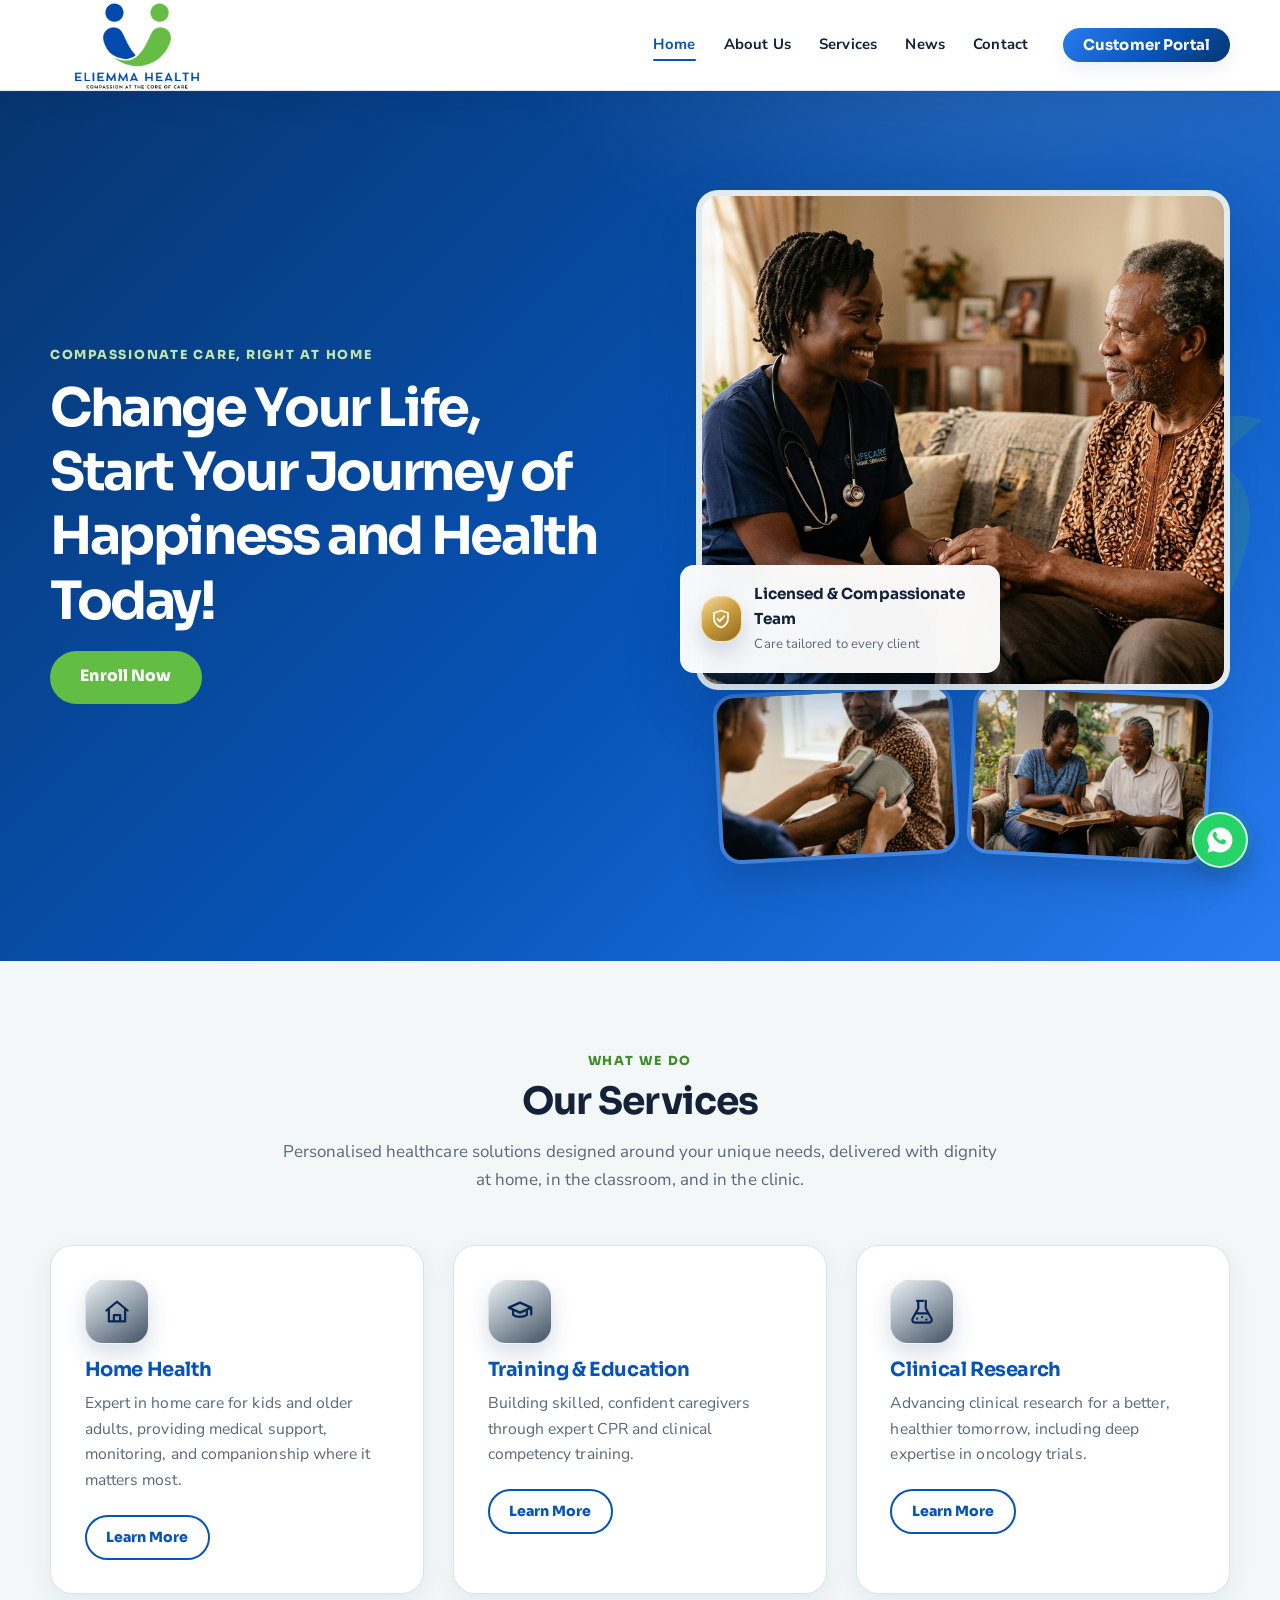
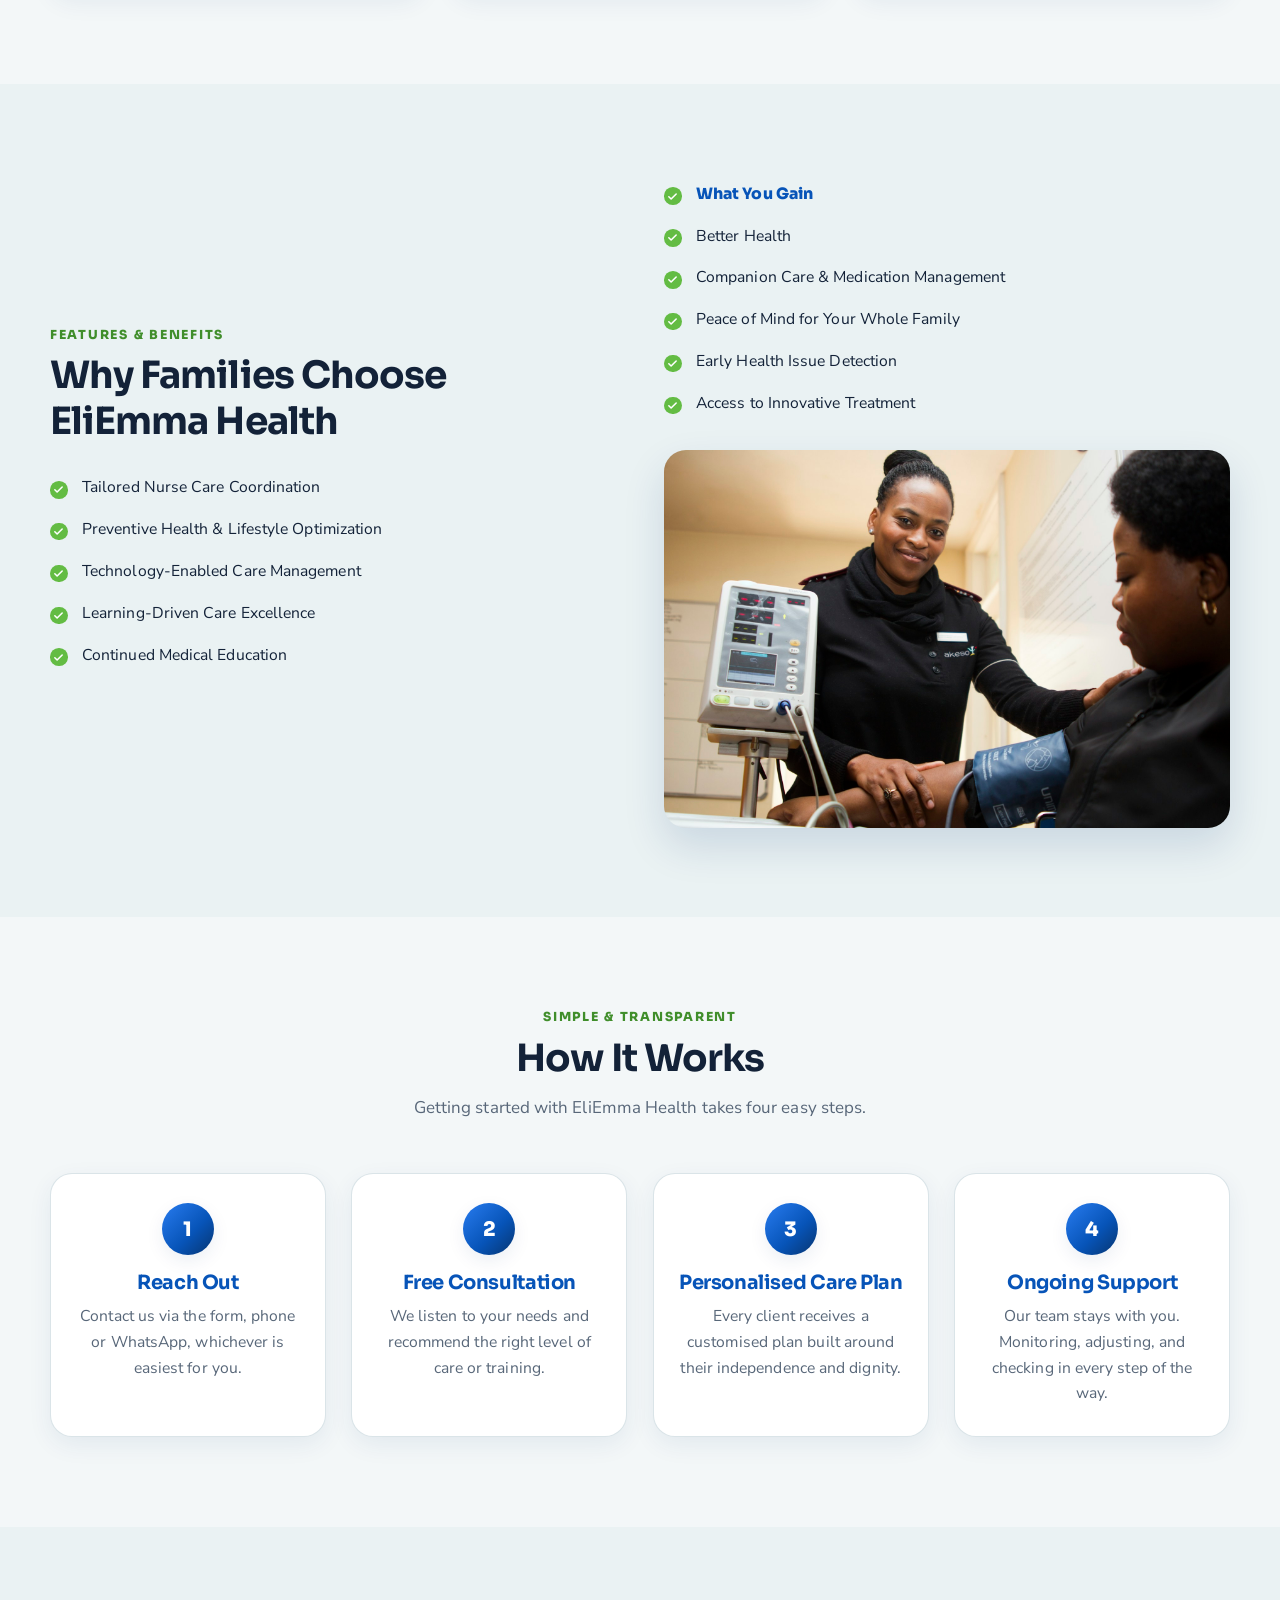
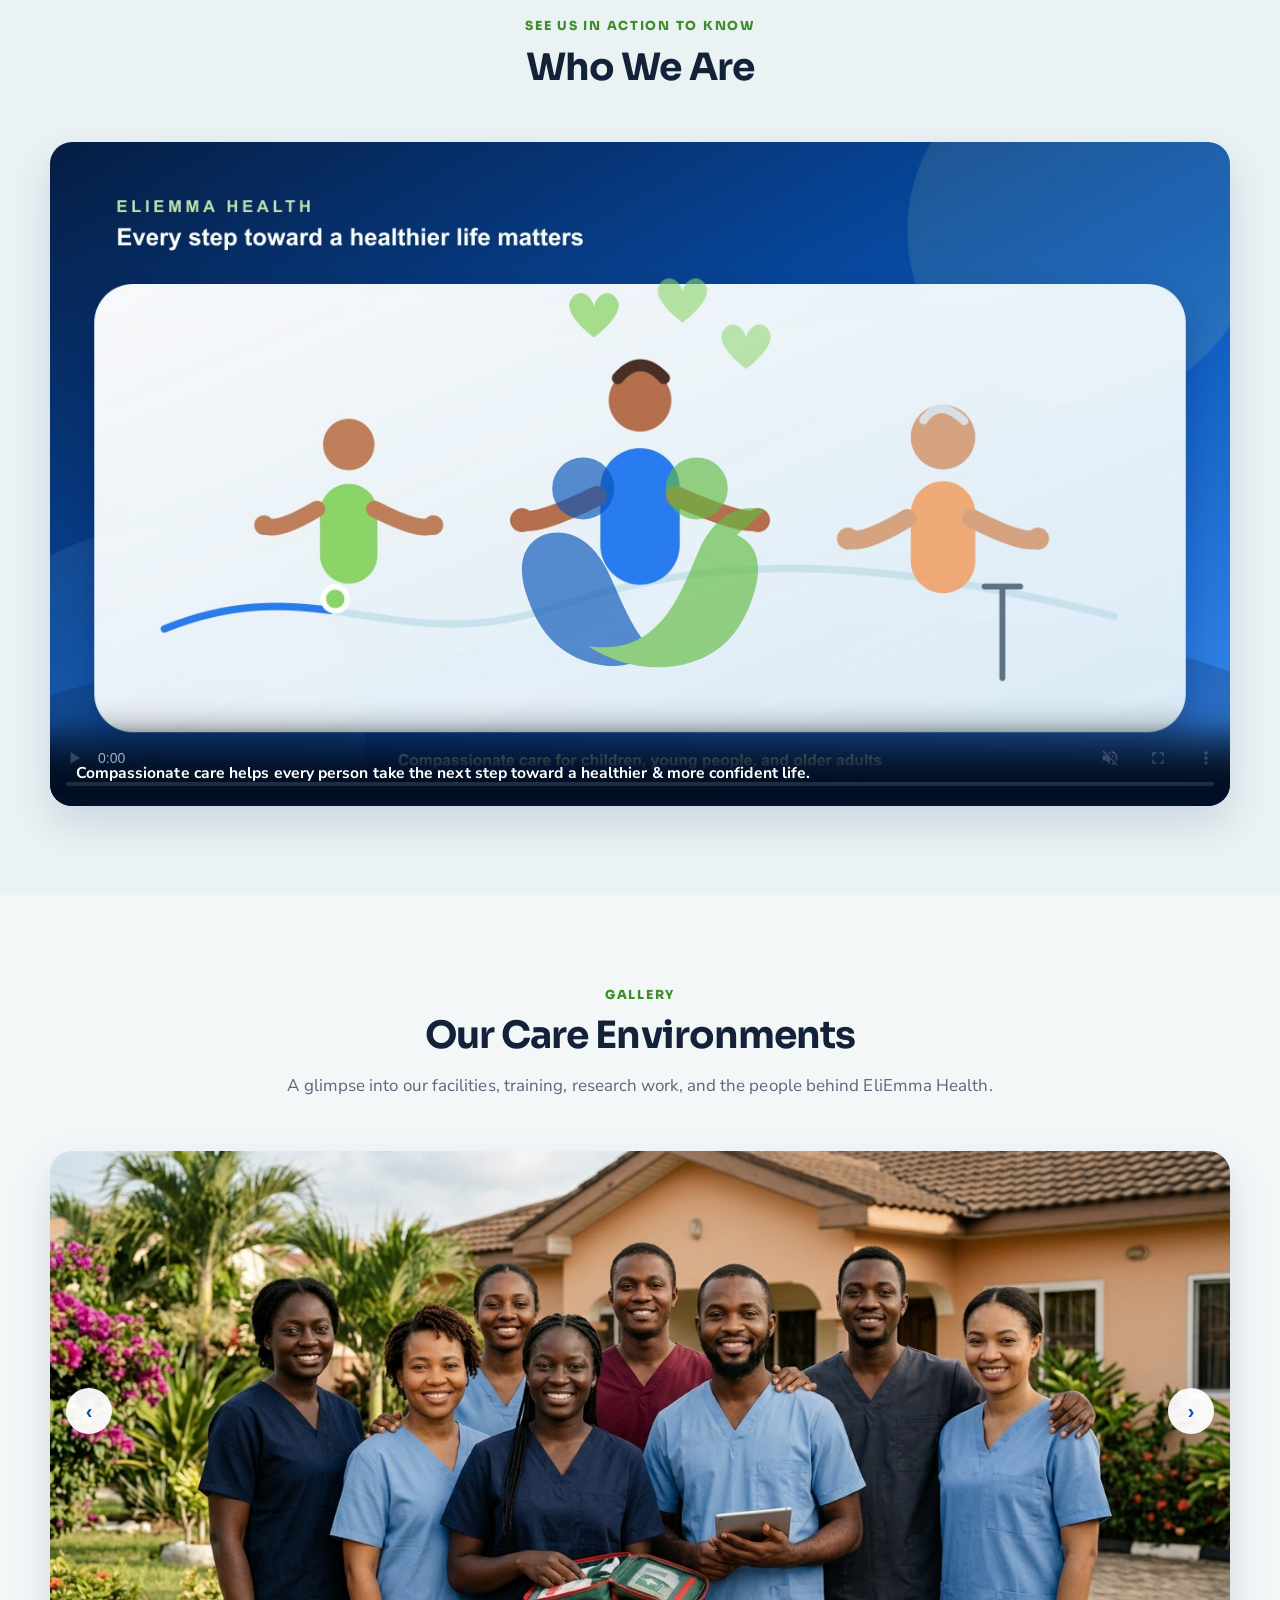
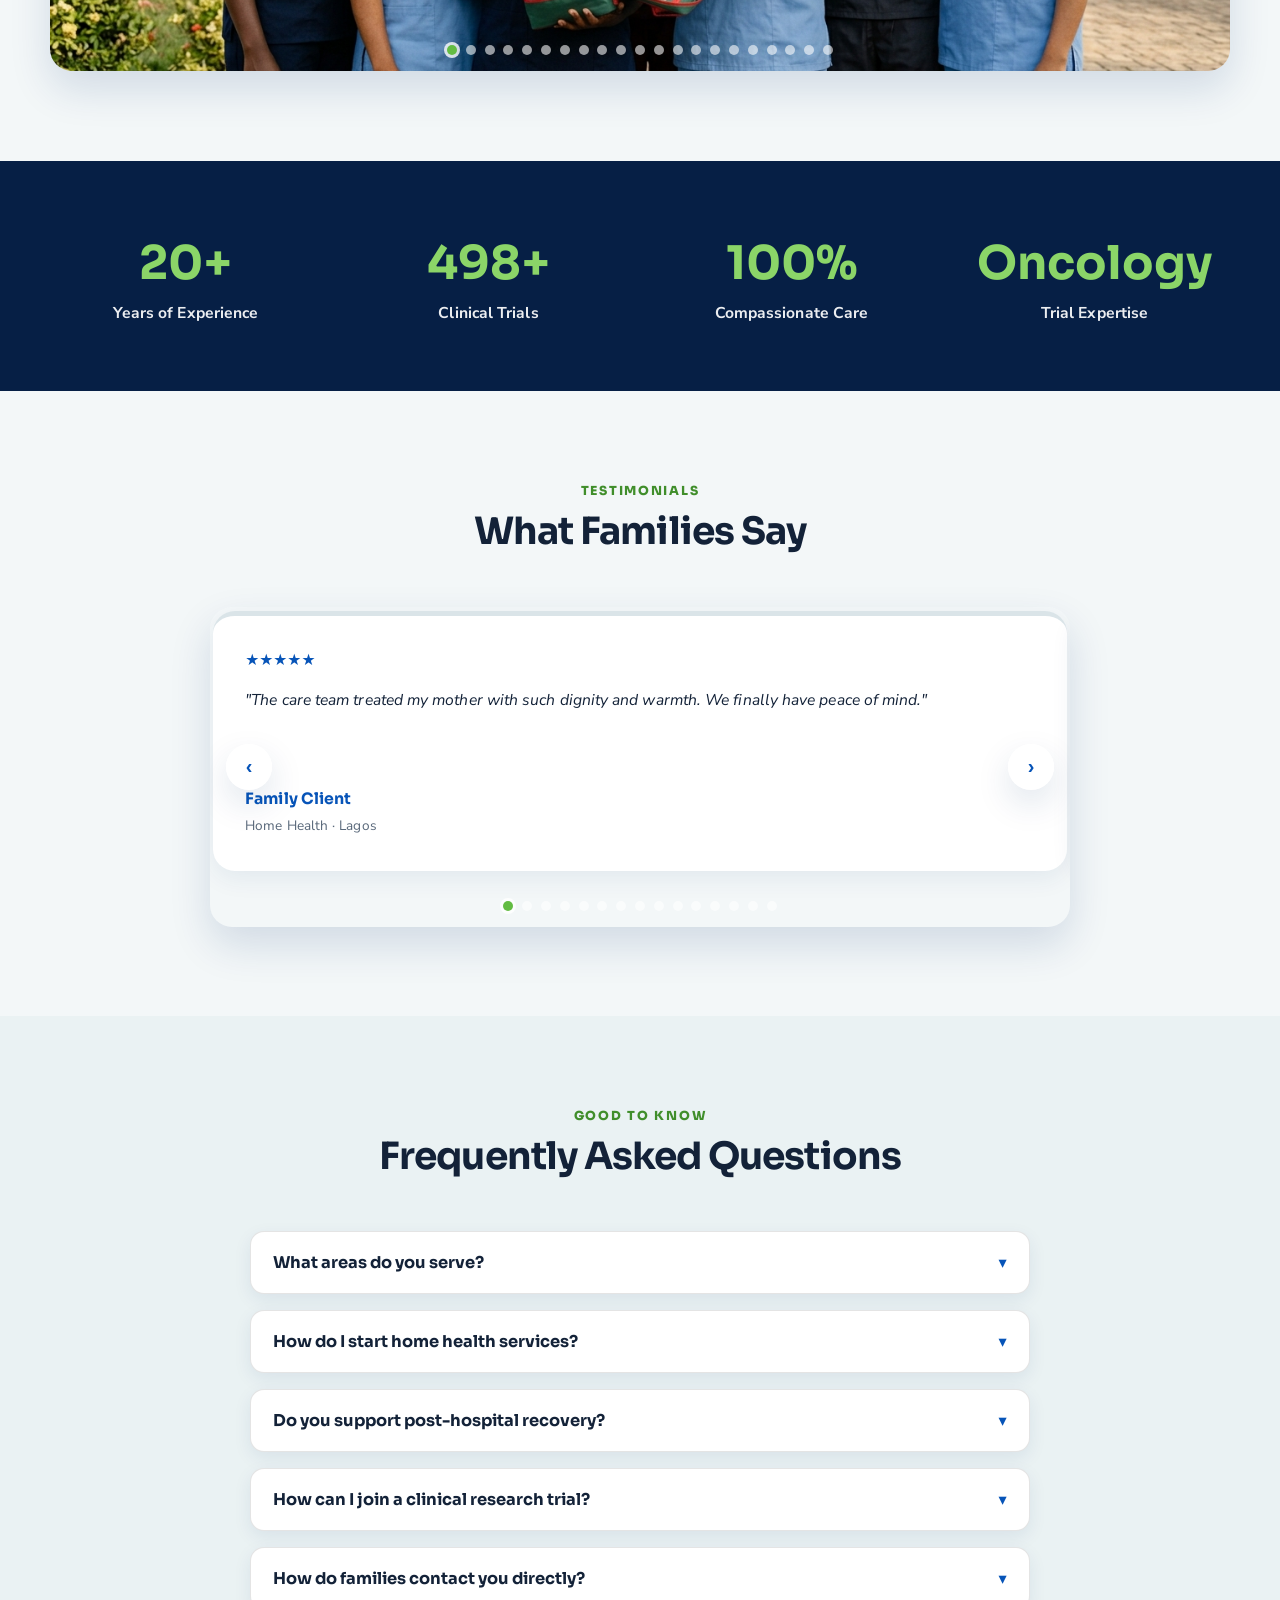
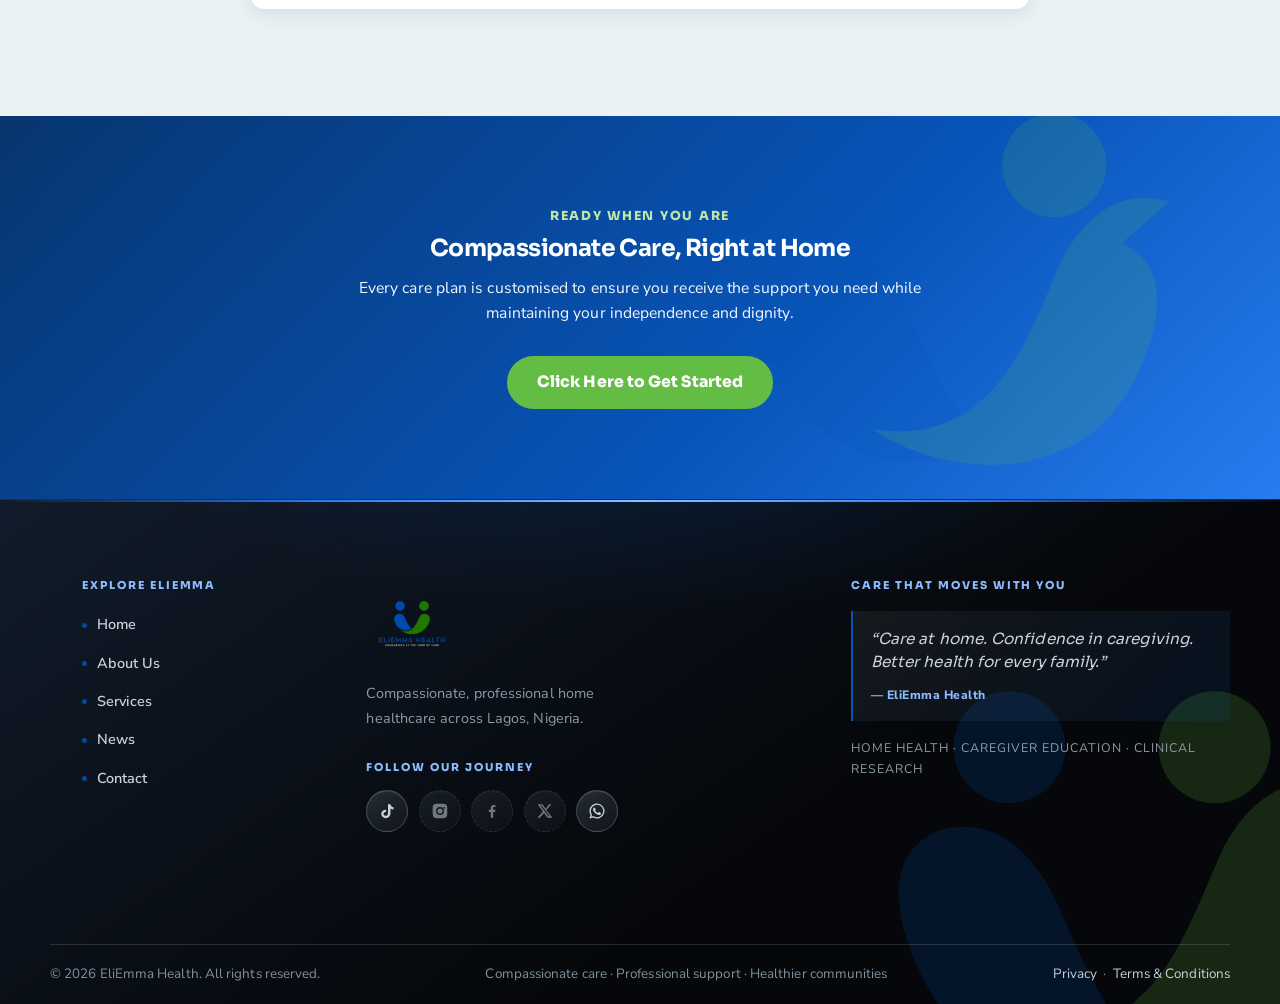
==== commit 5f75369c: "notwdss" ====
--- a/index.html
+++ b/index.html
@@ -42,29 +42,24 @@
     <div class="reveal in">
       <span class="eyebrow">Compassionate Care, Right at Home</span>
       <h1>Change Your Life, <br> Start Your Journey of Happiness and Health Today!</h1>
-      <p class="lead">Professional home healthcare that helps you and your loved ones stay safe, independent, and well with the dignity, warmth, and personalised attention every family deserves.</p>
+      <!-- <p class="lead">Professional home healthcare that helps you and your loved ones stay safe, independent, and well with the dignity, warmth, and personalised attention every family deserves.</p> -->
       <div class="hero-actions">
         <a href="pages/contact.html" class="btn btn-green">Enroll Now</a>
-        <a href="pages/services.html" class="btn btn-ghost">Explore Our Services</a>
-      </div>
-      <ul class="trust-chips">
-        <li><svg width="20" height="20" viewBox="0 0 24 24" fill="none" stroke="#bfe3a8" stroke-width="3" stroke-linecap="round" stroke-linejoin="round"><path d="M4 12.5l5 5L20 6.5"/></svg> 20+ Years of Experience</li>
-        <li><svg width="20" height="20" viewBox="0 0 24 24" fill="none" stroke="#bfe3a8" stroke-width="3" stroke-linecap="round" stroke-linejoin="round"><path d="M4 12.5l5 5L20 6.5"/></svg> 500+ Clinical Trials</li>
-        <li><svg width="20" height="20" viewBox="0 0 24 24" fill="none" stroke="#bfe3a8" stroke-width="3" stroke-linecap="round" stroke-linejoin="round"><path d="M4 12.5l5 5L20 6.5"/></svg> Oncology Trial Experts</li>
-      </ul>
+        <!-- <a href="pages/services.html" class="btn btn-ghost">Explore Our Services</a> -->
+      </div>
     </div>
     <div class="hero-media reveal in">
       <div class="hero-main-visual">
-        <img class="media-img hero-image hero-image-back" src="assets/images/hero-care-hands.jpg" alt="" aria-hidden="true" width="1200" height="900" loading="lazy">
-        <img class="media-img hero-image" src="assets/images/public-domain-hands-original.jpg" alt="Older and younger hands holding in support" width="1280" height="1143">
+        <!-- <img class="media-img hero-image hero-image-back" src="assets/images/home-care-team-outdoors.jpg" alt="" aria-hidden="true" width="1408" height="768" loading="lazy"> -->
+        <img class="media-img hero-image" src="assets/images/home-care-nurse-senior-visit.jpg" alt="Nurse supporting an older adult during a home visit" width="1408" height="768">
         <div class="float-card">
           <div class="icon-badge green compact-icon"><svg aria-hidden="true" viewBox="0 0 24 24" fill="none" stroke="currentColor" stroke-width="1.8" stroke-linecap="round" stroke-linejoin="round"><path d="M12 3.5 19 6v5.3c0 4.3-2.8 7.7-7 9.2-4.2-1.5-7-4.9-7-9.2V6l7-2.5Z"/><path d="m8.5 12 2.2 2.2 4.8-5"/></svg></div>
           <div><strong>Licensed &amp; Compassionate Team</strong><span>Care tailored to every client</span></div>
         </div>
       </div>
       <div class="hero-support-strip" aria-label="Caring for elderly people and loved ones">
-        <img src="assets/images/care-elderly-support.jpg" alt="Older couple walking hand in hand and supporting each other" width="1280" height="960" loading="lazy">
-        <img src="assets/images/care-loved-ones.jpg" alt="Loved ones holding hands while walking outdoors" width="1280" height="854" loading="lazy">
+        <img src="assets/images/home-care-blood-pressure-check.jpg" alt="Caregiver checking an older adult's blood pressure at home" width="1408" height="768" loading="lazy">
+        <img src="assets/images/home-care-family-photo-visit.jpg" alt="Caregiver sharing a family photo album with an older adult" width="1408" height="768" loading="lazy">
       </div>
     </div>
   </div>
@@ -124,7 +119,7 @@
         <li>Early Health Issue Detection</li>
         <li>Access to Innovative Treatment</li>
       </ul>
-      <img class="media-img feature-image" style="margin-top:1.6rem" src="assets/images/healthcare-feature-care.jpg" alt="Healthcare professional providing attentive care to a patient" width="1000" height="700">
+      <img class="media-img feature-image" style="margin-top:1.6rem" src="assets/images/healthcare-feature-care.jpg" alt="Black healthcare professional providing attentive care to a Black patient" width="1800" height="1200">
     </div>
   </div>
 </section>
@@ -174,16 +169,31 @@
     </div>
     <div class="carousel reveal" data-carousel aria-label="Photo gallery carousel">
       <div class="carousel-track">
-        <div class="carousel-slide"><img class="media-img" src="assets/images/gallery-facility-exterior.jpg" alt="Bright healthcare facility exterior" width="1400" height="931"></div>
-        <div class="carousel-slide"><img class="media-img" src="assets/images/gallery-caregiver-support.jpg" alt="Caregiver providing attentive patient support" width="1400" height="788"></div>
-        <div class="carousel-slide"><img class="media-img" src="assets/images/gallery-healthcare-training.jpg" alt="Healthcare training session" width="1400" height="933"></div>
-        <div class="carousel-slide"><img class="media-img" src="assets/images/gallery-clinical-laboratory.jpg" alt="Clinical research laboratory" width="1400" height="933"></div>
-        <div class="carousel-slide"><img class="media-img" src="assets/images/gallery-care-team.jpg" alt="Healthcare team smiling together" width="1400" height="788"></div>
-        <div class="carousel-slide"><img class="media-img" src="assets/images/care-loved-ones.jpg" alt="Loved ones supporting each other with care" width="1280" height="854"></div>
-        <div class="carousel-slide"><img class="media-img" src="assets/images/care-elderly-support.jpg" alt="Older couple receiving companionship and support" width="1280" height="960"></div>
-        <div class="carousel-slide"><img class="media-img" src="assets/images/healthcare-feature-care.jpg" alt="Clinician examining a patient with an otoscope" width="1000" height="700"></div>
-        <div class="carousel-slide"><img class="media-img" src="assets/images/gallery-medical-equipment.jpg" alt="Clinician reviewing medical imaging equipment" width="1400" height="1641"></div>
-        <div class="carousel-slide"><img class="media-img" src="assets/images/gallery-mobility-care.jpg" alt="Clinician providing a patient vaccination" width="1400" height="926"></div>
+        <div class="carousel-slide"><img class="media-img" src="assets/images/home-care-team-outdoors.jpg" alt="EliEmma care team gathered outside a home" width="1408" height="768" loading="lazy"></div>
+        <div class="carousel-slide"><img class="media-img" src="assets/images/gallery-facility-exterior.jpg" alt="Bright healthcare facility exterior" width="1400" height="931" loading="lazy"></div>
+        <div class="carousel-slide"><img class="media-img" src="assets/images/home-care-blood-pressure-check.jpg" alt="Caregiver checking an older adult's blood pressure at home" width="1408" height="768" loading="lazy"></div>
+        <div class="carousel-slide"><img class="media-img" src="assets/images/gallery-caregiver-support.jpg" alt="Caregiver providing attentive patient support" width="1400" height="788" loading="lazy"></div>
+        <div class="carousel-slide"><img class="media-img" src="assets/images/home-safety-stair-assessment.jpg" alt="Caregiver assessing stair safety in a client's home" width="1408" height="768" loading="lazy"></div>
+        <!-- <div class="carousel-slide"><img class="media-img" src="assets/images/gallery-healthcare-training.jpg" alt="Healthcare training session" width="1400" height="933" loading="lazy"></div> -->
+        <div class="carousel-slide"><img class="media-img" src="assets/images/home-care-walker-support.jpg" alt="Caregiver helping an older adult use a walker" width="1408" height="768" loading="lazy"></div>
+        <div class="carousel-slide"><img class="media-img" src="assets/images/gallery-clinical-laboratory.jpg" alt="Clinical research laboratory" width="1400" height="933" loading="lazy"></div>
+        <div class="carousel-slide"><img class="media-img" src="assets/images/home-care-family-photo-visit.jpg" alt="Caregiver sharing a family photo album with an older adult" width="1408" height="768" loading="lazy"></div>
+        <!-- <div class="carousel-slide"><img class="media-img" src="assets/images/gallery-care-team.jpg" alt="Caregiver offering attentive support to an older adult" width="1800" height="1200" loading="lazy"></div> -->
+        <div class="carousel-slide"><img class="media-img" src="assets/images/care-loved-ones.jpg" alt="Loved ones supporting each other with care" width="1800" height="1200" loading="lazy"></div>
+        <div class="carousel-slide"><img class="media-img" src="assets/images/home-care-medical-bag.jpg" alt="Home healthcare bag with monitoring equipment and care records" width="1408" height="768" loading="lazy"></div>
+        <div class="carousel-slide"><img class="media-img" src="assets/images/gallery-medical-equipment.jpg" alt="Black laboratory professional working with clinical equipment" width="1200" height="800" loading="lazy"></div>
+        <div class="carousel-slide"><img class="media-img" src="assets/images/home-care-medication-review.jpg" alt="Family reviewing a medication plan together" width="1408" height="768" loading="lazy"></div>
+        <div class="carousel-slide"><img class="media-img" src="assets/images/home-care-clinical-team.jpg" alt="Healthcare team gathered inside a clinic" width="1408" height="768" loading="lazy"></div>
+        <div class="carousel-slide"><img class="media-img" src="assets/images/home-care-medication-preparation.jpg" alt="Nurse preparing medicines for home care" width="1408" height="768" loading="lazy"></div>
+        <!-- <div class="carousel-slide"><img class="media-img" src="assets/images/healthcare-feature-care.jpg" alt="Healthcare professional providing attentive care to a patient" width="1800" height="1200" loading="lazy"></div> -->
+        <div class="carousel-slide"><img class="media-img" src="assets/images/care-elderly-support.jpg" alt="Nurse checking the blood pressure of an older patient" width="1200" height="800" loading="lazy"></div>
+        <div class="carousel-slide"><img class="media-img" src="assets/images/home-care-health-assessment.jpg" alt="Nurse completing a health assessment during a home visit" width="1408" height="768" loading="lazy"></div>
+        <div class="carousel-slide"><img class="media-img" src="assets/images/home-care-walking-support.jpg" alt="Caregiver supporting an older adult while walking" width="1408" height="768" loading="lazy"></div>
+        <div class="carousel-slide"><img class="media-img" src="assets/images/home-health-monitoring-equipment.jpg" alt="Home health monitoring equipment arranged on a table" width="1408" height="768" loading="lazy"></div>
+        <div class="carousel-slide"><img class="media-img" src="assets/images/home-care-medication-reminder.jpg" alt="Older adult organising medicines with a pill reminder box" width="1408" height="768" loading="lazy"></div>
+        <!-- <div class="carousel-slide"><img class="media-img" src="assets/images/gallery-mobility-care.jpg" alt="Caregiver supporting a client with mobility needs" width="1800" height="1200" loading="lazy"></div> -->
+        <div class="carousel-slide"><img class="media-img" src="assets/images/home-care-medication-support.jpg" alt="Caregiver and older adult reviewing medicines together" width="1408" height="768" loading="lazy"></div>
+        <div class="carousel-slide"><img class="media-img" src="assets/images/home-care-nurse-senior-visit.jpg" alt="Nurse supporting an older adult during a home visit" width="1408" height="768" loading="lazy"></div>
       </div>
       <button class="carousel-btn prev" aria-label="Previous photo">‹</button>
       <button class="carousel-btn next" aria-label="Next photo">›</button>
--- a/css/style.css
+++ b/css/style.css
@@ -233,6 +233,8 @@
 .team-card{text-align:center;height:auto;align-self:start}
 .team-card .ph{border-radius:var(--r-lg);min-height:300px;margin-bottom:1.2rem}
 .team-card>.media-img{height:auto;aspect-ratio:3 / 4;object-fit:cover;border-radius:var(--r-lg);margin-bottom:1.2rem}
+.executive-image-frame{width:100%;margin-bottom:1.2rem;border-radius:var(--r-lg);overflow:hidden;box-shadow:0 18px 38px rgba(7,53,111,.2),0 0 30px rgba(99,188,67,.14)}
+.executive-image{display:block;width:100%;height:auto;aspect-ratio:3 / 4;object-fit:cover;border-radius:var(--r-lg);filter:saturate(1.05) contrast(1.02) brightness(1.02)}
 .team-card h3{font-size:1.15rem;color:var(--ink)}
 .team-role{color:var(--green-dark);font-weight:800;font-size:.85rem;text-transform:uppercase;letter-spacing:.08em;margin-bottom:.7rem}
 
@@ -361,11 +363,12 @@
 .hero p.lead{max-width:40rem;color:rgba(255,255,255,.9)}
 .hero-media{isolation:isolate}
 .hero-main-visual{position:relative;z-index:1;height:clamp(300px,43vw,500px)}
-.hero-main-visual::after{content:"";position:absolute;inset:12% -7% -8% 12%;z-index:-1;border:1px solid rgba(191,227,168,.4);border-radius:32px;transform:rotate(4deg)}
+/* .hero-main-visual::after{content:"";position:absolute;inset:12% -7% -8% 12%;z-index:-1;border:1px solid rgba(191,227,168,.4);border-radius:32px;transform:rotate(4deg)} */
 .hero-main-visual .hero-image{height:100%;object-position:center;border:6px solid rgba(255,255,255,.16);position:relative;z-index:1}
 .hero-main-visual .hero-image-back{position:absolute;z-index:0;top:4%;right:-14%;width:66%;height:auto;aspect-ratio:1/1;border:0;border-radius:28px;opacity:.52;object-fit:cover;transform:rotate(5deg);box-shadow:0 18px 42px rgba(4,28,67,.2);filter:saturate(.82) contrast(.96)}
 .float-card{max-width:min(320px,calc(100% - 1rem));left:-1rem;bottom:1.1rem;backdrop-filter:blur(8px);background:rgba(255,255,255,.96);z-index:2}
-.hero-support-strip{position:relative;z-index:0;display:grid;grid-template-columns:repeat(2,minmax(0,1fr));gap:.85rem;margin:-4.5rem 1.25rem 0}
+.hero-support-strip{position:relative;z-index:0;display:grid;grid-template-columns:repeat(2,minmax(0,1fr));gap:.85rem;margin:-.1rem 1.25rem 0}
+/* incase -3.5rem to -1remor px*/
 .hero-support-strip img{display:block;width:100%;height:170px;object-fit:cover;border:4px solid rgba(255,255,255,.2);border-radius:22px;box-shadow:0 18px 36px rgba(4,28,67,.22)}
 .hero-support-strip img:first-child{transform:rotate(-3deg)}
 .hero-support-strip img:last-child{transform:rotate(3deg)}
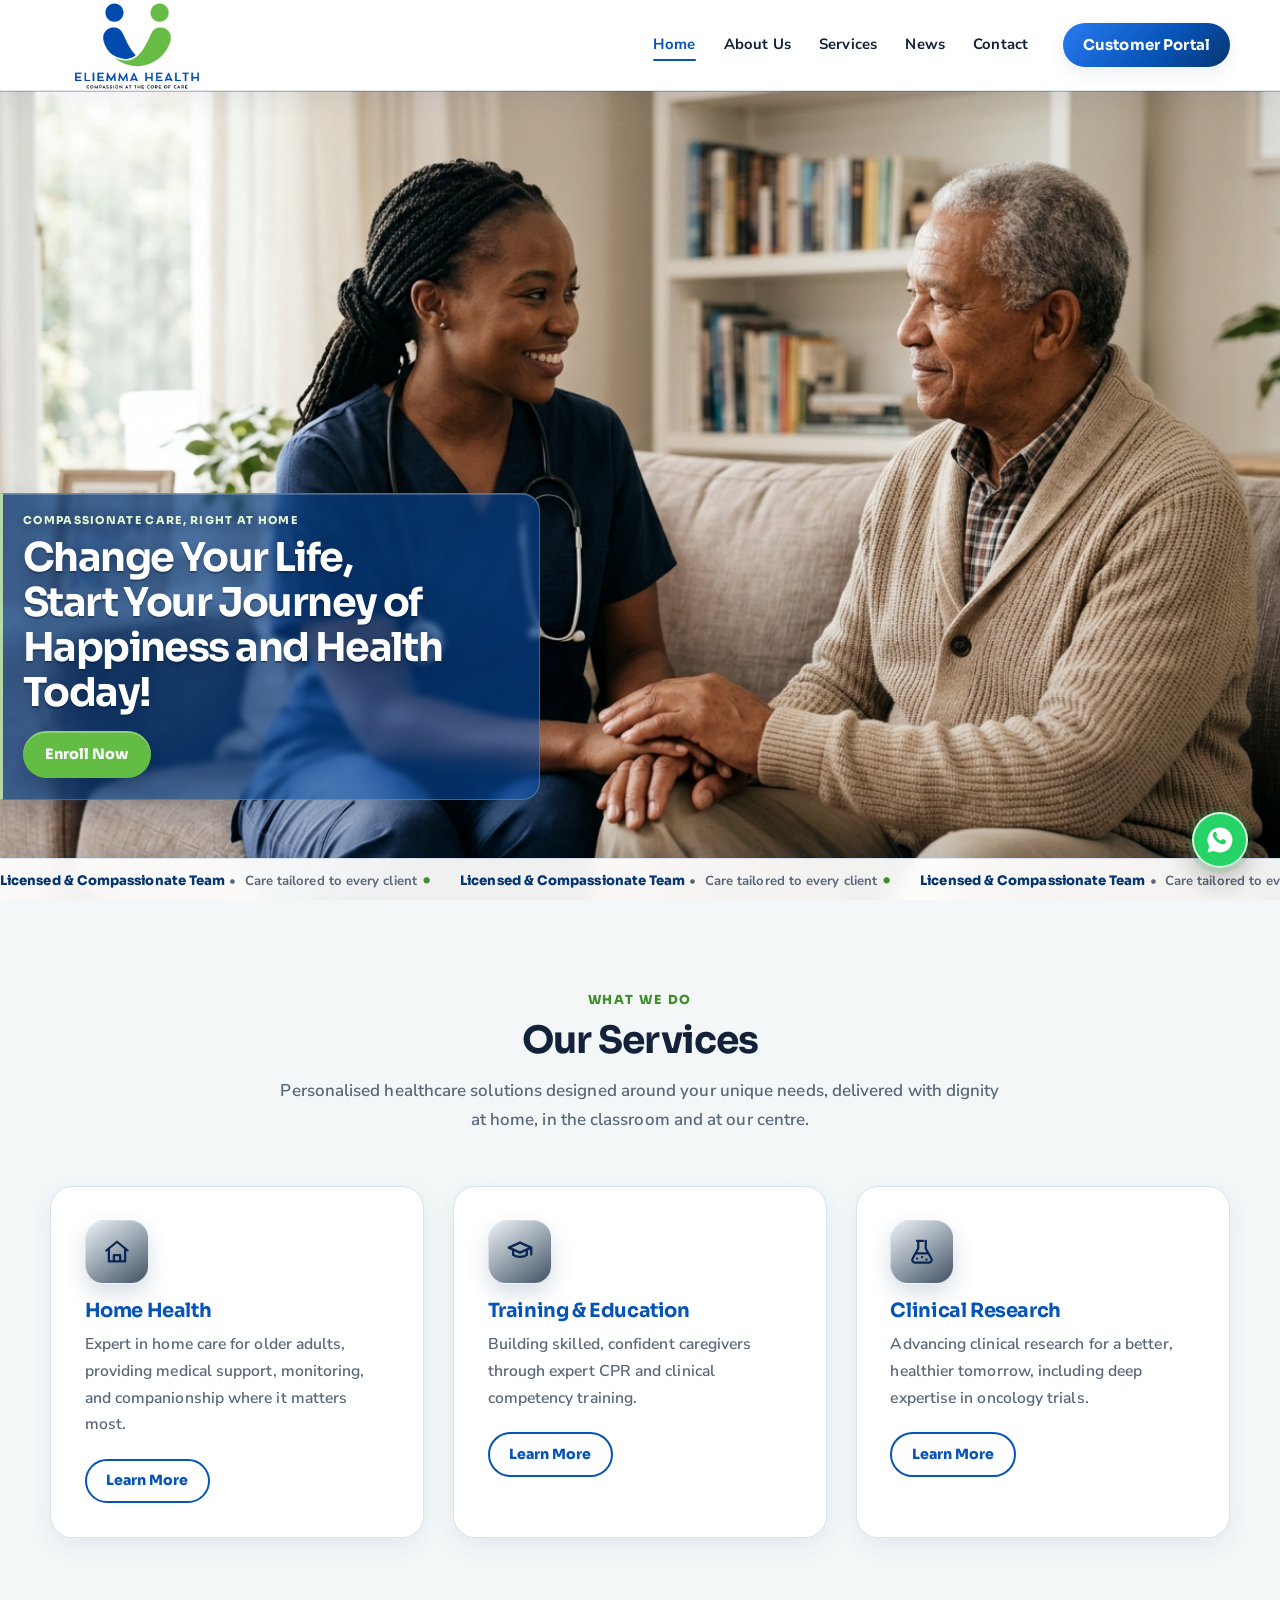
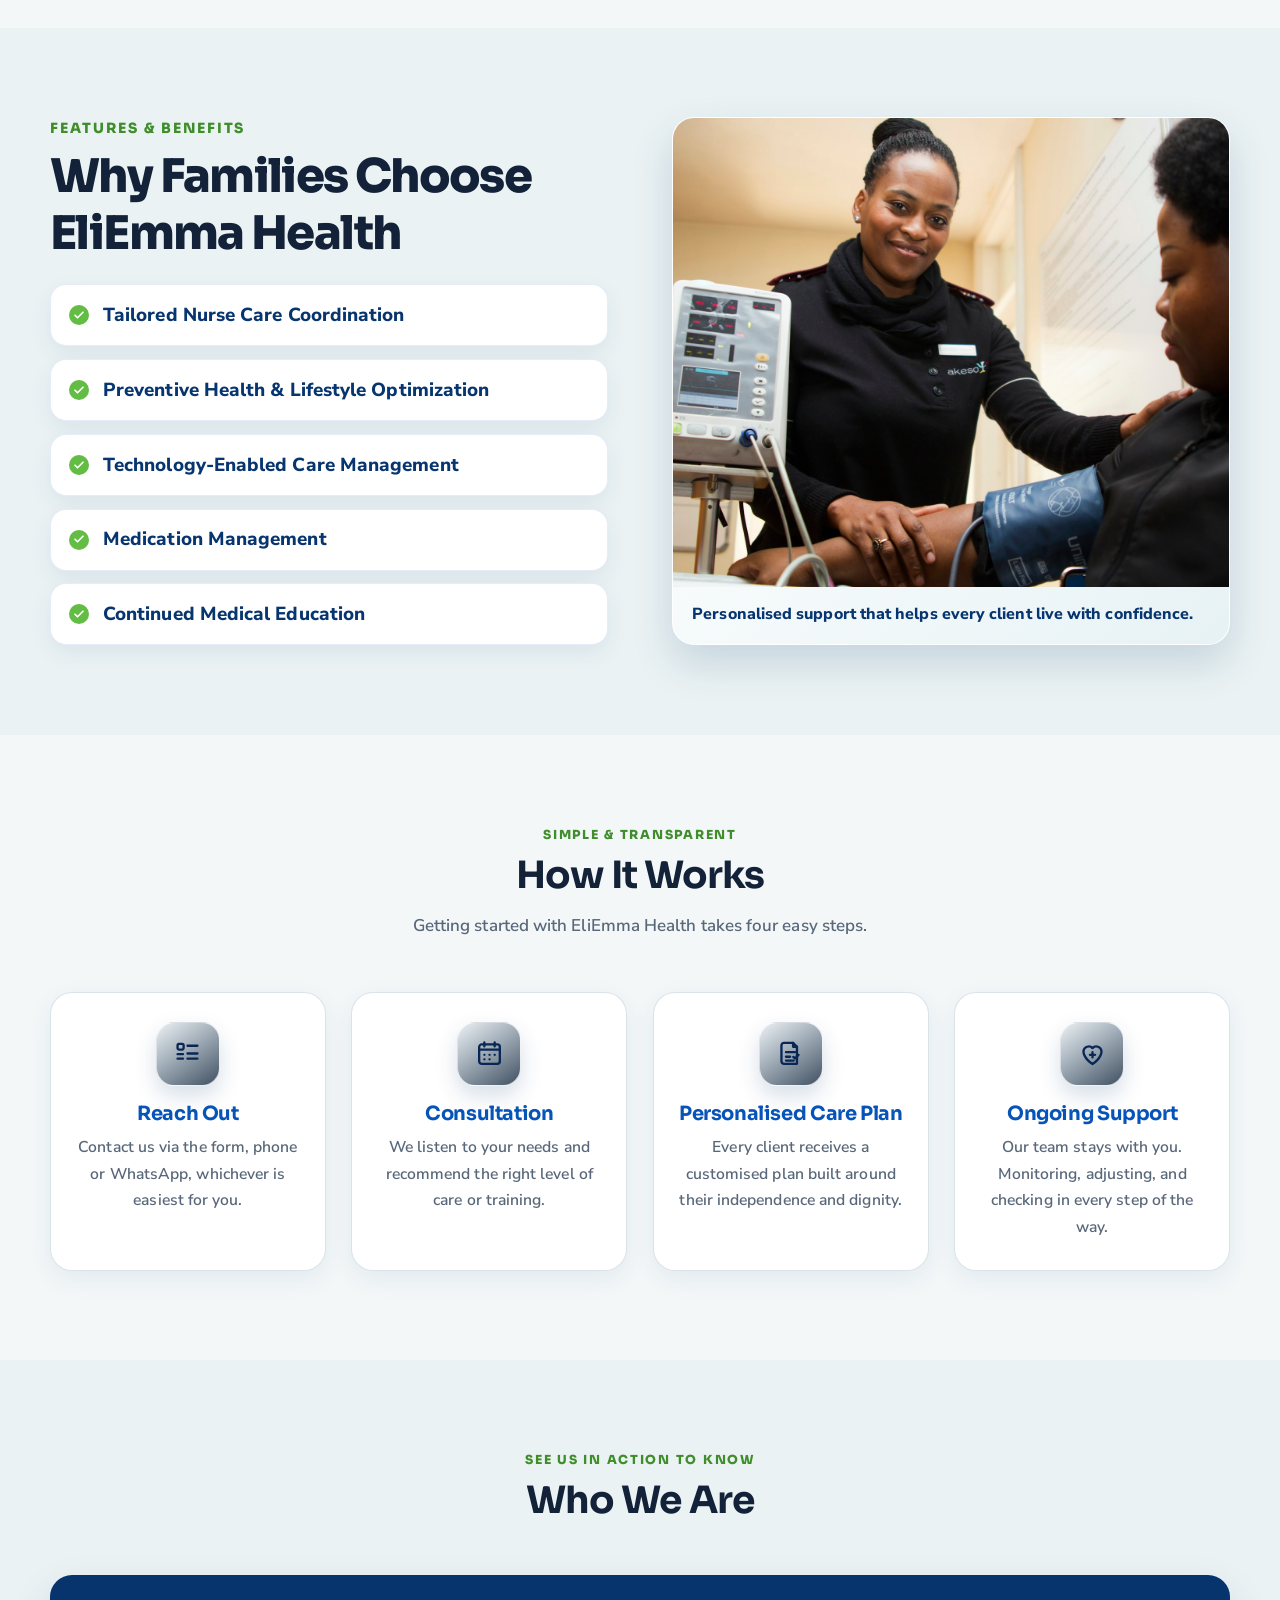
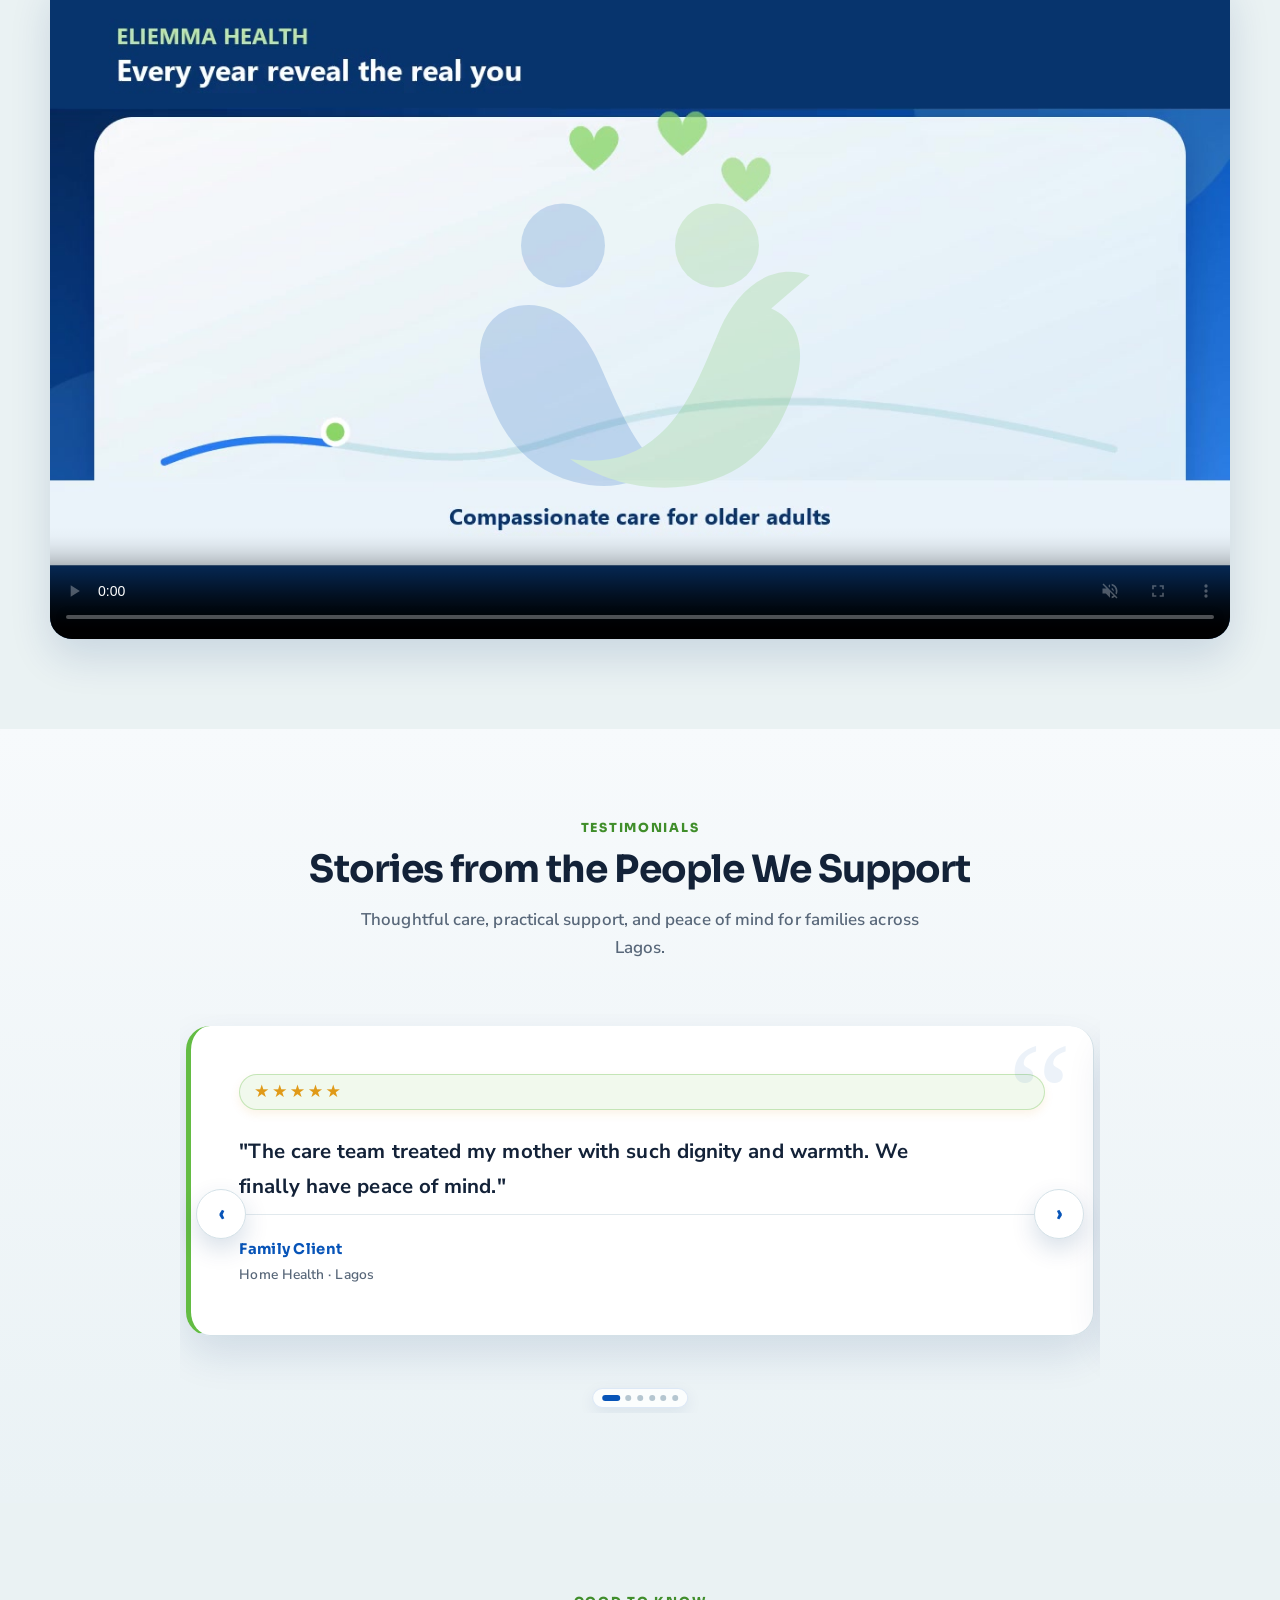
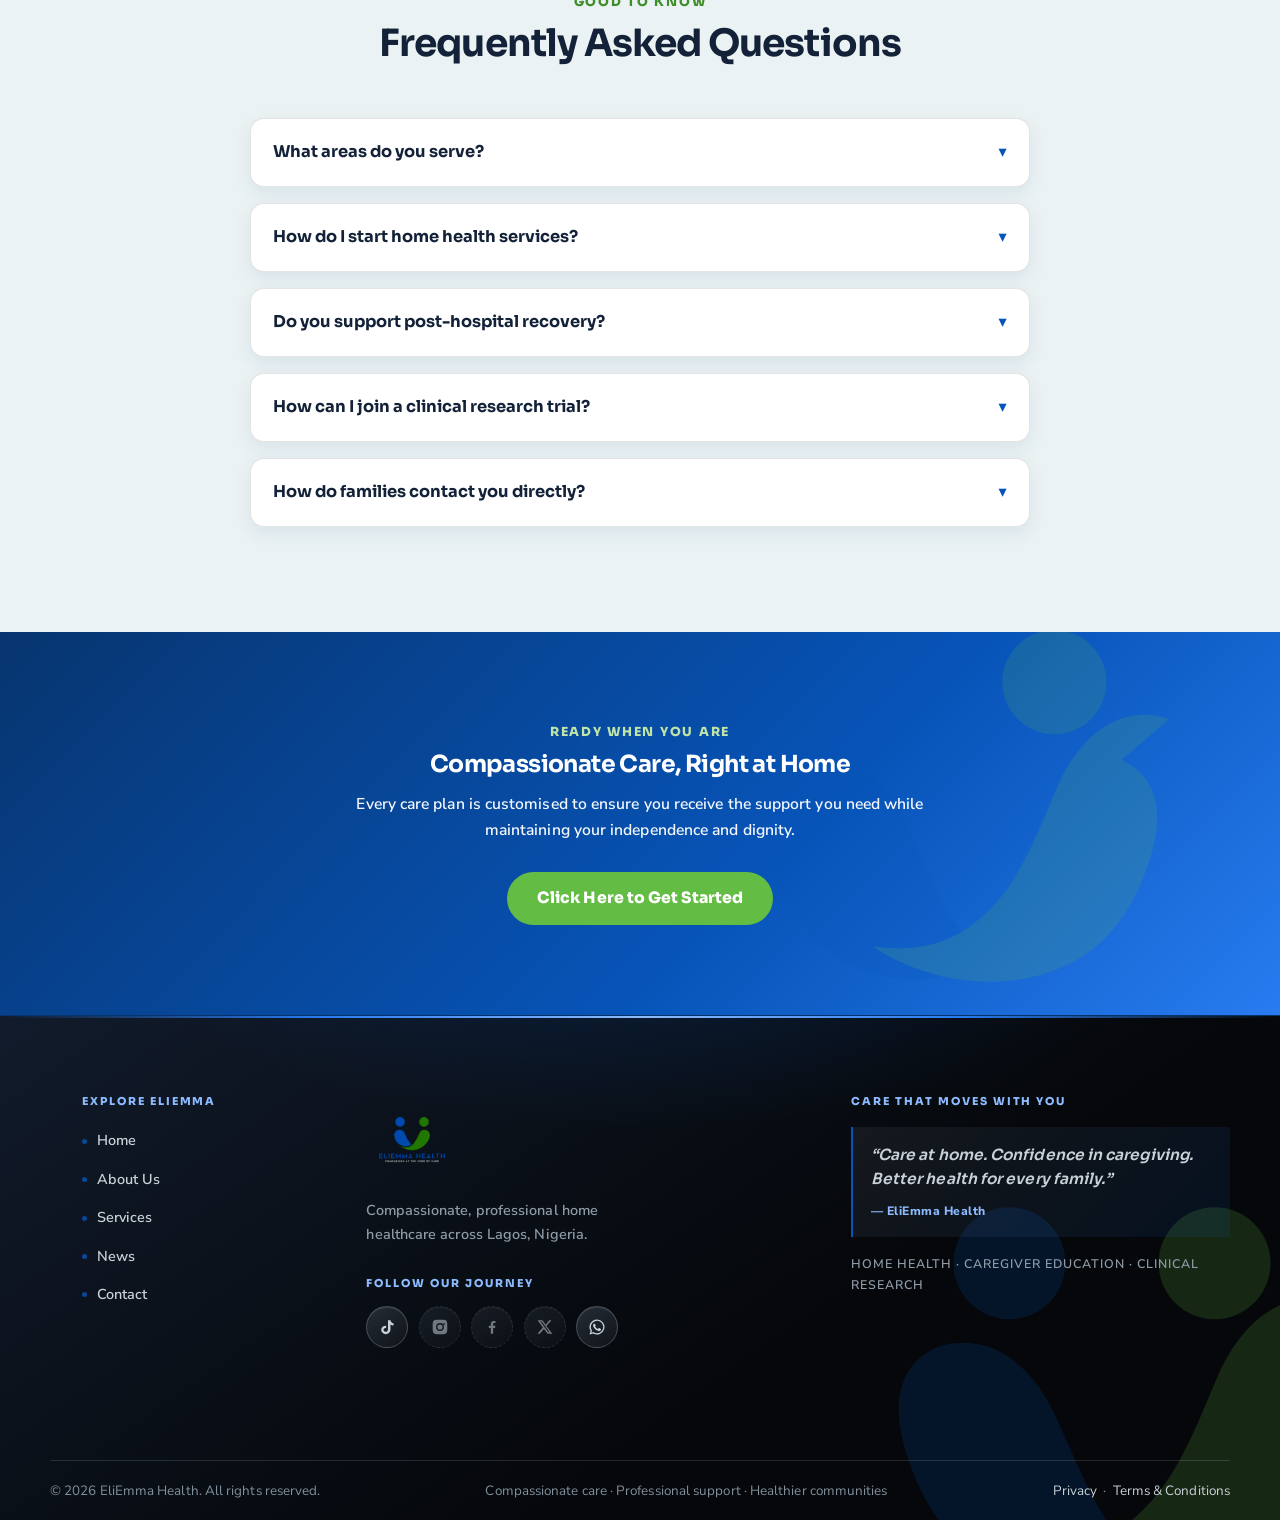
==== commit 6bd1e289: "indexfixed" ====
--- a/index.html
+++ b/index.html
@@ -38,8 +38,22 @@
 <main id="main">
 
 <section class="hero">
+  <div class="hero-background-carousel carousel" data-carousel tabindex="0" aria-label="EliEmma Health care photography">
+    <div class="carousel-track">
+      <div class="carousel-slide hero-carousel-slide" aria-hidden="false" role="img" aria-label="EliEmma Health care support" style="background-image:url('assets/Home_page_CAROUSEL/1.jpg')"></div>
+      <div class="carousel-slide hero-carousel-slide" aria-hidden="true" role="img" aria-label="Clients and families receiving support from EliEmma Health" style="background-image:url('assets/Home_page_CAROUSEL/clients_families.jpg')"></div>
+      <div class="carousel-slide hero-carousel-slide" aria-hidden="true" role="img" aria-label="Caregiver checking an older adult's blood pressure" style="background-image:url('assets/Home_page_CAROUSEL/home-care-blood-pressure-check.jpg')"></div>
+      <div class="carousel-slide hero-carousel-slide" aria-hidden="true" role="img" aria-label="Caregiver visiting a family at home" style="background-image:url('assets/Home_page_CAROUSEL/home-care-family-photo-visit.jpg')"></div>
+      <div class="carousel-slide hero-carousel-slide" aria-hidden="true" role="img" aria-label="Home health assessment" style="background-image:url('assets/Home_page_CAROUSEL/home-care-health-assessment.jpg')"></div>
+      <div class="carousel-slide hero-carousel-slide" aria-hidden="true" role="img" aria-label="Medication preparation for home care" style="background-image:url('assets/Home_page_CAROUSEL/home-care-medication-preparation.jpg')"></div>
+      <div class="carousel-slide hero-carousel-slide" aria-hidden="true" role="img" aria-label="Medication review with a client" style="background-image:url('assets/Home_page_CAROUSEL/home-care-medication-review.jpg')"></div>
+      <div class="carousel-slide hero-carousel-slide" aria-hidden="true" role="img" aria-label="Caregiver supporting an older adult with a walker" style="background-image:url('assets/Home_page_CAROUSEL/home-care-walker-support.jpg')"></div>
+      <div class="carousel-slide hero-carousel-slide" aria-hidden="true" role="img" aria-label="Caregiver supporting an older adult while walking" style="background-image:url('assets/Home_page_CAROUSEL/home-care-walking-support.jpg')"></div>
+    </div>
+
+  </div>
   <div class="container hero-grid">
-    <div class="reveal in">
+    <div class="hero-copy reveal in">
       <span class="eyebrow">Compassionate Care, Right at Home</span>
       <h1>Change Your Life, <br> Start Your Journey of Happiness and Health Today!</h1>
       <!-- <p class="lead">Professional home healthcare that helps you and your loved ones stay safe, independent, and well with the dignity, warmth, and personalised attention every family deserves.</p> -->
@@ -48,35 +62,35 @@
         <!-- <a href="pages/services.html" class="btn btn-ghost">Explore Our Services</a> -->
       </div>
     </div>
-    <div class="hero-media reveal in">
-      <div class="hero-main-visual">
-        <!-- <img class="media-img hero-image hero-image-back" src="assets/images/home-care-team-outdoors.jpg" alt="" aria-hidden="true" width="1408" height="768" loading="lazy"> -->
-        <img class="media-img hero-image" src="assets/images/home-care-nurse-senior-visit.jpg" alt="Nurse supporting an older adult during a home visit" width="1408" height="768">
-        <div class="float-card">
-          <div class="icon-badge green compact-icon"><svg aria-hidden="true" viewBox="0 0 24 24" fill="none" stroke="currentColor" stroke-width="1.8" stroke-linecap="round" stroke-linejoin="round"><path d="M12 3.5 19 6v5.3c0 4.3-2.8 7.7-7 9.2-4.2-1.5-7-4.9-7-9.2V6l7-2.5Z"/><path d="m8.5 12 2.2 2.2 4.8-5"/></svg></div>
-          <div><strong>Licensed &amp; Compassionate Team</strong><span>Care tailored to every client</span></div>
+    <div class="hero-media">
+      <div class="hero-newsletter" role="note" aria-label="Licensed and Compassionate Team. Care tailored to every client.">
+        <div class="hero-newsletter-track" aria-hidden="true">
+          <span class="hero-newsletter-message"><strong>Licensed &amp; Compassionate Team</strong><span>&nbsp;•&nbsp; Care tailored to every client</span><b aria-hidden="true">&nbsp;•&nbsp;</b></span>
+          <span class="hero-newsletter-message"><strong>Licensed &amp; Compassionate Team</strong><span>&nbsp;•&nbsp; Care tailored to every client</span><b aria-hidden="true">&nbsp;•&nbsp;</b></span>
+          <span class="hero-newsletter-message"><strong>Licensed &amp; Compassionate Team</strong><span>&nbsp;•&nbsp; Care tailored to every client</span><b aria-hidden="true">&nbsp;•&nbsp;</b></span>
+          <span class="hero-newsletter-message"><strong>Licensed &amp; Compassionate Team</strong><span>&nbsp;•&nbsp; Care tailored to every client</span><b aria-hidden="true">&nbsp;•&nbsp;</b></span>
+          <span class="hero-newsletter-message"><strong>Licensed &amp; Compassionate Team</strong><span>&nbsp;•&nbsp; Care tailored to every client</span><b aria-hidden="true">&nbsp;•&nbsp;</b></span>
+          <span class="hero-newsletter-message"><strong>Licensed &amp; Compassionate Team</strong><span>&nbsp;•&nbsp; Care tailored to every client</span><b aria-hidden="true">&nbsp;•&nbsp;</b></span>
+          <span class="hero-newsletter-message"><strong>Licensed &amp; Compassionate Team</strong><span>&nbsp;•&nbsp; Care tailored to every client</span><b aria-hidden="true">&nbsp;•&nbsp;</b></span>
+          <span class="hero-newsletter-message"><strong>Licensed &amp; Compassionate Team</strong><span>&nbsp;•&nbsp; Care tailored to every client</span><b aria-hidden="true">&nbsp;•&nbsp;</b></span>
+          <span class="hero-newsletter-message"><strong>Licensed &amp; Compassionate Team</strong><span>&nbsp;•&nbsp; Care tailored to every client</span><b aria-hidden="true">&nbsp;•&nbsp;</b></span>
         </div>
       </div>
-      <div class="hero-support-strip" aria-label="Caring for elderly people and loved ones">
-        <img src="assets/images/home-care-blood-pressure-check.jpg" alt="Caregiver checking an older adult's blood pressure at home" width="1408" height="768" loading="lazy">
-        <img src="assets/images/home-care-family-photo-visit.jpg" alt="Caregiver sharing a family photo album with an older adult" width="1408" height="768" loading="lazy">
-      </div>
-    </div>
-  </div>
-</section>
-
+    </div>
+  </div>
+</section>
 <section class="section">
   <div class="container">
     <div class="section-head reveal">
       <span class="eyebrow">What We Do</span>
       <h2>Our Services</h2>
-      <p>Personalised healthcare solutions designed around your unique needs, delivered with dignity at home, in the classroom, and in the clinic.</p>
+      <p>Personalised healthcare solutions designed around your unique needs, delivered with dignity at home, in the classroom and at our centre.</p>
     </div>
     <div class="grid-3">
       <article class="card reveal">
         <div class="icon-badge"><svg aria-hidden="true" viewBox="0 0 24 24" fill="none" stroke="currentColor" stroke-width="1.8" stroke-linecap="round" stroke-linejoin="round"><path d="m3.5 10.8 8.5-7 8.5 7"/><path d="M5.5 9.7v9.8h13V9.7M9.5 19.5v-5h5v5"/></svg></div>
         <h3>Home Health</h3>
-        <p>Expert in home care for kids and older adults, providing medical support, monitoring, and companionship where it matters most.</p>
+        <p>Expert in home care for older adults, providing medical support, monitoring, and companionship where it matters most.</p>
         <a class="btn btn-outline btn-sm" href="pages/services.html">Learn More</a>
       </article>
       <article class="card reveal">
@@ -95,7 +109,7 @@
   </div>
 </section>
 
-<section class="section section-alt">
+<section class="section section-alt features-benefits">
   <div class="container grid-2">
     <div class="reveal reveal-left">
       <div class="section-head left" style="margin-bottom:1.4rem">
@@ -106,20 +120,15 @@
         <li>Tailored Nurse Care Coordination</li>
         <li>Preventive Health &amp; Lifestyle Optimization</li>
         <li>Technology-Enabled Care Management</li>
-        <li>Learning-Driven Care Excellence</li>
+        <li>Medication Management</li>
         <li>Continued Medical Education</li>
       </ul>
     </div>
-    <div class="reveal reveal-right">
-      <ul class="check-list" style="margin-top:0">
-        <li style="font-weight:800;color:var(--blue);font-family:var(--font-head)">What You Gain</li>
-        <li>Better Health</li>
-        <li>Companion Care &amp; Medication Management</li>
-        <li>Peace of Mind for Your Whole Family</li>
-        <li>Early Health Issue Detection</li>
-        <li>Access to Innovative Treatment</li>
-      </ul>
-      <img class="media-img feature-image" style="margin-top:1.6rem" src="assets/images/healthcare-feature-care.jpg" alt="Black healthcare professional providing attentive care to a Black patient" width="1800" height="1200">
+    <div class="features-visual reveal reveal-right">
+      <figure>
+        <img class="media-img feature-image" src="assets/images/gallery-mobility-care.jpg" alt="Nurse supporting an older adult during a mobility and blood pressure check" width="1800" height="1200" loading="lazy">
+        <figcaption>Personalised support that helps every client live with confidence.</figcaption>
+      </figure>
     </div>
   </div>
 </section>
@@ -132,10 +141,10 @@
       <p>Getting started with EliEmma Health takes four easy steps.</p>
     </div>
     <div class="grid-4">
-      <div class="card step-card reveal"><div class="step-num">1</div><h3>Reach Out</h3><p>Contact us via the form, phone or WhatsApp, whichever is easiest for you.</p></div>
-      <div class="card step-card reveal"><div class="step-num">2</div><h3>Free Consultation</h3><p>We listen to your needs and recommend the right level of care or training.</p></div>
-      <div class="card step-card reveal"><div class="step-num">3</div><h3>Personalised Care Plan</h3><p>Every client receives a customised plan built around their independence and dignity.</p></div>
-      <div class="card step-card reveal"><div class="step-num">4</div><h3>Ongoing Support</h3><p>Our team stays with you. Monitoring, adjusting, and checking in every step of the way.</p></div>
+      <div class="card step-card reveal"><div class="step-icon icon-badge" aria-hidden="true"><svg viewBox="0 0 24 24" fill="none" stroke="currentColor" stroke-width="1.8" stroke-linecap="round" stroke-linejoin="round"><path d="M5 4.5h2.8A1.2 1.2 0 0 1 9 5.7v2.1A1.2 1.2 0 0 1 7.8 9H5.5a1.2 1.2 0 0 1-1.2-1.2V5.7A1.2 1.2 0 0 1 5.5 4.5Z"/><path d="M4.3 12.5h4.2M4.3 16h4.2M12 6h7.7M12 12h7.7M12 16h7.7"/></svg></div><h3>Reach Out</h3><p>Contact us via the form, phone or WhatsApp, whichever is easiest for you.</p></div>
+      <div class="card step-card reveal"><div class="step-icon icon-badge" aria-hidden="true"><svg viewBox="0 0 24 24" fill="none" stroke="currentColor" stroke-width="1.8" stroke-linecap="round" stroke-linejoin="round"><rect x="4" y="5" width="16" height="15" rx="2"/><path d="M8 3.5v3M16 3.5v3M4 9h16M8 13h.1M12 13h.1M16 13h.1M8 16.5h.1M12 16.5h.1"/></svg></div><h3>Consultation</h3><p>We listen to your needs and recommend the right level of care or training.</p></div>
+      <div class="card step-card reveal"><div class="step-icon icon-badge" aria-hidden="true"><svg viewBox="0 0 24 24" fill="none" stroke="currentColor" stroke-width="1.8" stroke-linecap="round" stroke-linejoin="round"><path d="M7 3.8h7l3 3V20H7a2 2 0 0 1-2-2V5.8a2 2 0 0 1 2-2Z"/><path d="M14 3.8v3h3M8.5 11h7M8.5 14.5h3.2M8.5 17.5h6"/><path d="m14.2 14.6 1.3 1.3 2.7-2.8"/></svg></div><h3>Personalised Care Plan</h3><p>Every client receives a customised plan built around their independence and dignity.</p></div>
+      <div class="card step-card reveal"><div class="step-icon icon-badge" aria-hidden="true"><svg viewBox="0 0 24 24" fill="none" stroke="currentColor" stroke-width="1.8" stroke-linecap="round" stroke-linejoin="round"><path d="M12 20.2s-7-4.2-7-10.1A4.1 4.1 0 0 1 12 7.8a4.1 4.1 0 0 1 7 2.3c0 5.9-7 10.1-7 10.1Z"/><path d="M12 11v4M10 13h4"/></svg></div><h3>Ongoing Support</h3><p>Our team stays with you. Monitoring, adjusting, and checking in every step of the way.</p></div>
     </div>
   </div>
 </section>
@@ -150,18 +159,17 @@
       <!-- <p>A short animation about the compassionate support that helps children, young people, and older adults grow with confidence.</p> -->
     </div>
     <div class="video-shell reveal">
-      <video class="video-player" controls autoplay muted playsinline preload="metadata" poster="assets/images/eliemma-care-journey-poster.jpg">
-        <source src="assets/videos/eliemma-care-journey.mp4" type="video/mp4">
+      <video class="video-player" controls autoplay muted playsinline preload="metadata" poster="assets/images/eliemma-care-journey-clean-poster.jpg">
+        <source src="assets/videos/eliemma-care-journey-clean.mp4" type="video/mp4">
         Your browser does not support the video tag.
       </video>
       <div class="video-watermark" aria-hidden="true"><img src="assets/images/logo-mark.svg" alt="" width="240" height="205"></div>
-      <div class="video-caption">Compassionate care helps every person take the next step toward a healthier &amp; more confident life.</div>
-    </div>
-  </div>
-</section>
-
-<section class="section">
-  <div class="container">
+    </div>
+  </div>
+</section>
+
+<!-- <section class="section removed-section" aria-hidden="true"> -->
+  <!-- <div class="container">
     <div class="section-head reveal">
       <span class="eyebrow">Gallery</span>
       <h2>Our Care Environments</h2>
@@ -173,26 +181,26 @@
         <div class="carousel-slide"><img class="media-img" src="assets/images/gallery-facility-exterior.jpg" alt="Bright healthcare facility exterior" width="1400" height="931" loading="lazy"></div>
         <div class="carousel-slide"><img class="media-img" src="assets/images/home-care-blood-pressure-check.jpg" alt="Caregiver checking an older adult's blood pressure at home" width="1408" height="768" loading="lazy"></div>
         <div class="carousel-slide"><img class="media-img" src="assets/images/gallery-caregiver-support.jpg" alt="Caregiver providing attentive patient support" width="1400" height="788" loading="lazy"></div>
-        <div class="carousel-slide"><img class="media-img" src="assets/images/home-safety-stair-assessment.jpg" alt="Caregiver assessing stair safety in a client's home" width="1408" height="768" loading="lazy"></div>
+        <div class="carousel-slide"><img class="media-img" src="assets/images/home-safety-stair-assessment.jpg" alt="Caregiver assessing stair safety in a client's home" width="1408" height="768" loading="lazy"></div> -->
         <!-- <div class="carousel-slide"><img class="media-img" src="assets/images/gallery-healthcare-training.jpg" alt="Healthcare training session" width="1400" height="933" loading="lazy"></div> -->
-        <div class="carousel-slide"><img class="media-img" src="assets/images/home-care-walker-support.jpg" alt="Caregiver helping an older adult use a walker" width="1408" height="768" loading="lazy"></div>
+        <!-- <div class="carousel-slide"><img class="media-img" src="assets/images/home-care-walker-support.jpg" alt="Caregiver helping an older adult use a walker" width="1408" height="768" loading="lazy"></div>
         <div class="carousel-slide"><img class="media-img" src="assets/images/gallery-clinical-laboratory.jpg" alt="Clinical research laboratory" width="1400" height="933" loading="lazy"></div>
-        <div class="carousel-slide"><img class="media-img" src="assets/images/home-care-family-photo-visit.jpg" alt="Caregiver sharing a family photo album with an older adult" width="1408" height="768" loading="lazy"></div>
+        <div class="carousel-slide"><img class="media-img" src="assets/images/home-care-family-photo-visit.jpg" alt="Caregiver sharing a family photo album with an older adult" width="1408" height="768" loading="lazy"></div> -->
         <!-- <div class="carousel-slide"><img class="media-img" src="assets/images/gallery-care-team.jpg" alt="Caregiver offering attentive support to an older adult" width="1800" height="1200" loading="lazy"></div> -->
-        <div class="carousel-slide"><img class="media-img" src="assets/images/care-loved-ones.jpg" alt="Loved ones supporting each other with care" width="1800" height="1200" loading="lazy"></div>
+        <!-- <div class="carousel-slide"><img class="media-img" src="assets/images/care-loved-ones.jpg" alt="Loved ones supporting each other with care" width="1800" height="1200" loading="lazy"></div>
         <div class="carousel-slide"><img class="media-img" src="assets/images/home-care-medical-bag.jpg" alt="Home healthcare bag with monitoring equipment and care records" width="1408" height="768" loading="lazy"></div>
         <div class="carousel-slide"><img class="media-img" src="assets/images/gallery-medical-equipment.jpg" alt="Black laboratory professional working with clinical equipment" width="1200" height="800" loading="lazy"></div>
         <div class="carousel-slide"><img class="media-img" src="assets/images/home-care-medication-review.jpg" alt="Family reviewing a medication plan together" width="1408" height="768" loading="lazy"></div>
         <div class="carousel-slide"><img class="media-img" src="assets/images/home-care-clinical-team.jpg" alt="Healthcare team gathered inside a clinic" width="1408" height="768" loading="lazy"></div>
-        <div class="carousel-slide"><img class="media-img" src="assets/images/home-care-medication-preparation.jpg" alt="Nurse preparing medicines for home care" width="1408" height="768" loading="lazy"></div>
+        <div class="carousel-slide"><img class="media-img" src="assets/images/home-care-medication-preparation.jpg" alt="Nurse preparing medicines for home care" width="1408" height="768" loading="lazy"></div> -->
         <!-- <div class="carousel-slide"><img class="media-img" src="assets/images/healthcare-feature-care.jpg" alt="Healthcare professional providing attentive care to a patient" width="1800" height="1200" loading="lazy"></div> -->
-        <div class="carousel-slide"><img class="media-img" src="assets/images/care-elderly-support.jpg" alt="Nurse checking the blood pressure of an older patient" width="1200" height="800" loading="lazy"></div>
+        <!-- <div class="carousel-slide"><img class="media-img" src="assets/images/care-elderly-support.jpg" alt="Nurse checking the blood pressure of an older patient" width="1200" height="800" loading="lazy"></div>
         <div class="carousel-slide"><img class="media-img" src="assets/images/home-care-health-assessment.jpg" alt="Nurse completing a health assessment during a home visit" width="1408" height="768" loading="lazy"></div>
         <div class="carousel-slide"><img class="media-img" src="assets/images/home-care-walking-support.jpg" alt="Caregiver supporting an older adult while walking" width="1408" height="768" loading="lazy"></div>
         <div class="carousel-slide"><img class="media-img" src="assets/images/home-health-monitoring-equipment.jpg" alt="Home health monitoring equipment arranged on a table" width="1408" height="768" loading="lazy"></div>
-        <div class="carousel-slide"><img class="media-img" src="assets/images/home-care-medication-reminder.jpg" alt="Older adult organising medicines with a pill reminder box" width="1408" height="768" loading="lazy"></div>
+        <div class="carousel-slide"><img class="media-img" src="assets/images/home-care-medication-reminder.jpg" alt="Older adult organising medicines with a pill reminder box" width="1408" height="768" loading="lazy"></div> -->
         <!-- <div class="carousel-slide"><img class="media-img" src="assets/images/gallery-mobility-care.jpg" alt="Caregiver supporting a client with mobility needs" width="1800" height="1200" loading="lazy"></div> -->
-        <div class="carousel-slide"><img class="media-img" src="assets/images/home-care-medication-support.jpg" alt="Caregiver and older adult reviewing medicines together" width="1408" height="768" loading="lazy"></div>
+        <!-- <div class="carousel-slide"><img class="media-img" src="assets/images/home-care-medication-support.jpg" alt="Caregiver and older adult reviewing medicines together" width="1408" height="768" loading="lazy"></div>
         <div class="carousel-slide"><img class="media-img" src="assets/images/home-care-nurse-senior-visit.jpg" alt="Nurse supporting an older adult during a home visit" width="1408" height="768" loading="lazy"></div>
       </div>
       <button class="carousel-btn prev" aria-label="Previous photo">‹</button>
@@ -200,23 +208,23 @@
       <div class="carousel-dots"></div>
     </div>
   </div>
-</section>
-
-<section class="stats-band section-tight">
+</section> -->
+
+<!-- <section class="stats-band section-tight removed-section" aria-hidden="true">
   <div class="container stats-grid">
     <div class="stat"><strong data-count="20" data-suffix="+">0</strong><span>Years of Experience</span></div>
     <div class="stat"><strong data-count="500" data-suffix="+">0</strong><span>Clinical Trials</span></div>
     <div class="stat"><strong data-count="100" data-suffix="%">0</strong><span>Compassionate Care</span></div>
     <div class="stat"><strong>Oncology</strong><span>Trial Expertise</span></div>
   </div>
-</section>
-
-<section class="section">
+</section> -->
+
+<section class="section testimonials-section">
   <div class="container">
     <div class="section-head reveal">
       <span class="eyebrow">Testimonials</span>
-      <h2>What Families Say</h2>
-      <!-- <p><em>Samples shown below awaiting 5+ real client testimonials for launch.</em></p> -->
+      <h2>Stories from the People We Support</h2>
+      <p>Thoughtful care, practical support, and peace of mind for families across Lagos.</p>
     </div>
     <div class="grid-3 testimonial-grid-old" aria-hidden="true">
       <blockquote class="quote reveal"><div class="stars" aria-label="5 out of 5 stars"><svg aria-hidden="true" viewBox="0 0 24 24"><path d="m12 3.6 2.6 5.3 5.8.8-4.2 4.1 1 5.8-5.2-2.7-5.2 2.7 1-5.8-4.2-4.1 5.8-.8L12 3.6Z"/></svg><svg aria-hidden="true" viewBox="0 0 24 24"><path d="m12 3.6 2.6 5.3 5.8.8-4.2 4.1 1 5.8-5.2-2.7-5.2 2.7 1-5.8-4.2-4.1 5.8-.8L12 3.6Z"/></svg><svg aria-hidden="true" viewBox="0 0 24 24"><path d="m12 3.6 2.6 5.3 5.8.8-4.2 4.1 1 5.8-5.2-2.7-5.2 2.7 1-5.8-4.2-4.1 5.8-.8L12 3.6Z"/></svg><svg aria-hidden="true" viewBox="0 0 24 24"><path d="m12 3.6 2.6 5.3 5.8.8-4.2 4.1 1 5.8-5.2-2.7-5.2 2.7 1-5.8-4.2-4.1 5.8-.8L12 3.6Z"/></svg><svg aria-hidden="true" viewBox="0 0 24 24"><path d="m12 3.6 2.6 5.3 5.8.8-4.2 4.1 1 5.8-5.2-2.7-5.2 2.7 1-5.8-4.2-4.1 5.8-.8L12 3.6Z"/></svg></div>
@@ -226,7 +234,7 @@
       <blockquote class="quote reveal"><div class="stars" aria-label="5 out of 5 stars"><svg aria-hidden="true" viewBox="0 0 24 24"><path d="m12 3.6 2.6 5.3 5.8.8-4.2 4.1 1 5.8-5.2-2.7-5.2 2.7 1-5.8-4.2-4.1 5.8-.8L12 3.6Z"/></svg><svg aria-hidden="true" viewBox="0 0 24 24"><path d="m12 3.6 2.6 5.3 5.8.8-4.2 4.1 1 5.8-5.2-2.7-5.2 2.7 1-5.8-4.2-4.1 5.8-.8L12 3.6Z"/></svg><svg aria-hidden="true" viewBox="0 0 24 24"><path d="m12 3.6 2.6 5.3 5.8.8-4.2 4.1 1 5.8-5.2-2.7-5.2 2.7 1-5.8-4.2-4.1 5.8-.8L12 3.6Z"/></svg><svg aria-hidden="true" viewBox="0 0 24 24"><path d="m12 3.6 2.6 5.3 5.8.8-4.2 4.1 1 5.8-5.2-2.7-5.2 2.7 1-5.8-4.2-4.1 5.8-.8L12 3.6Z"/></svg><svg aria-hidden="true" viewBox="0 0 24 24"><path d="m12 3.6 2.6 5.3 5.8.8-4.2 4.1 1 5.8-5.2-2.7-5.2 2.7 1-5.8-4.2-4.1 5.8-.8L12 3.6Z"/></svg></div>
         <p>"Their training program gave me the confidence to care for my wife at home."</p><footer><strong>Training Graduate</strong><span>Caregiver Education</span></footer></blockquote>
     </div>
-    <div class="testimonial-carousel carousel reveal" data-carousel tabindex="0" aria-label="Client testimonials" aria-live="polite">
+    <div class="testimonial-carousel carousel reveal" data-carousel tabindex="0" aria-label="Client testimonials from families and caregivers" aria-live="polite">
       <div class="carousel-track">
         <!-- Promotional sample testimonials: replace with verified client-approved stories before publishing. -->
         <div class="carousel-slide"><blockquote class="quote"><div class="stars" role="img" aria-label="5 out of 5 stars">★★★★★</div><p>"The care team treated my mother with such dignity and warmth. We finally have peace of mind."</p><footer><strong>Family Client</strong><span>Home Health · Lagos</span></footer></blockquote></div>
@@ -235,7 +243,7 @@
         <div class="carousel-slide"><blockquote class="quote"><div class="stars" role="img" aria-label="5 out of 5 stars">★★★★★</div><p>"EliEmma listened first, then built a care plan that truly fits our family's routine."</p><footer><strong>Family Caregiver</strong><span>Home Health · Lekki</span></footer></blockquote></div>
         <div class="carousel-slide"><blockquote class="quote"><div class="stars" role="img" aria-label="5 out of 5 stars">★★★★★</div><p>"Every visit feels organised, respectful, and personal. We always know what comes next."</p><footer><strong>Family Client</strong><span>Home Support · Lagos</span></footer></blockquote></div>
         <div class="carousel-slide"><blockquote class="quote"><div class="stars" role="img" aria-label="5 out of 5 stars">★★★★★</div><p>"The team gave us practical guidance and encouragement when caring for our little one felt overwhelming."</p><footer><strong>Parent Client</strong><span>Paediatric Support</span></footer></blockquote></div>
-        <div class="carousel-slide"><blockquote class="quote"><div class="stars" role="img" aria-label="5 out of 5 stars">★★★★★</div><p>"The regular check-ins help our family feel supported, informed, and confident at home."</p><footer><strong>Family Caregiver</strong><span>Respite Care · Ajah</span></footer></blockquote></div>
+        <!-- <div class="carousel-slide"><blockquote class="quote"><div class="stars" role="img" aria-label="5 out of 5 stars">★★★★★</div><p>"The regular check-ins help our family feel supported, informed, and confident at home."</p><footer><strong>Family Caregiver</strong><span>Respite Care · Ajah</span></footer></blockquote></div>
         <div class="carousel-slide"><blockquote class="quote"><div class="stars" role="img" aria-label="5 out of 5 stars">★★★★★</div><p>"From the first consultation, we felt heard. Their calm approach made a stressful season easier."</p><footer><strong>Home Health Client</strong><span>Post-Hospital Support</span></footer></blockquote></div>
         <div class="carousel-slide"><blockquote class="quote"><div class="stars" role="img" aria-label="5 out of 5 stars">★★★★★</div><p>"The caregiver education sessions are clear, practical, and easy to apply in everyday life."</p><footer><strong>Training Graduate</strong><span>Caregiver Education · Lagos</span></footer></blockquote></div>
         <div class="carousel-slide"><blockquote class="quote"><div class="stars" role="img" aria-label="5 out of 5 stars">★★★★★</div><p>"We appreciate the respect shown to our grandmother and the thoughtful updates shared with us."</p><footer><strong>Family Client</strong><span>Older Adult Care</span></footer></blockquote></div>
@@ -243,7 +251,7 @@
         <div class="carousel-slide"><blockquote class="quote"><div class="stars" role="img" aria-label="5 out of 5 stars">★★★★★</div><p>"Having a trusted professional to call has lifted a huge weight from our family."</p><footer><strong>Home Health Client</strong><span>Chronic Care Support</span></footer></blockquote></div>
         <div class="carousel-slide"><blockquote class="quote"><div class="stars" role="img" aria-label="5 out of 5 stars">★★★★★</div><p>"Appointments, reminders, and communication are handled with care. It makes support feel seamless."</p><footer><strong>Family Client</strong><span>Care Coordination · Lagos</span></footer></blockquote></div>
         <div class="carousel-slide"><blockquote class="quote"><div class="stars" role="img" aria-label="5 out of 5 stars">★★★★★</div><p>"The team treats every question with patience and every person with dignity."</p><footer><strong>Family Caregiver</strong><span>In-Home Care · Sangotedo</span></footer></blockquote></div>
-        <div class="carousel-slide"><blockquote class="quote"><div class="stars" role="img" aria-label="5 out of 5 stars">★★★★★</div><p>"EliEmma gives families the reassurance, knowledge, and human support they need to keep going."</p><footer><strong>Training Graduate</strong><span>Family Care Skills</span></footer></blockquote></div>
+        <div class="carousel-slide"><blockquote class="quote"><div class="stars" role="img" aria-label="5 out of 5 stars">★★★★★</div><p>"EliEmma gives families the reassurance, knowledge, and human support they need to keep going."</p><footer><strong>Training Graduate</strong><span>Family Care Skills</span></footer></blockquote></div> -->
       </div>
       <button class="carousel-btn prev" type="button" aria-label="Previous testimonial">‹</button>
       <button class="carousel-btn next" type="button" aria-label="Next testimonial">›</button>
@@ -259,11 +267,11 @@
       <h2>Frequently Asked Questions</h2>
     </div>
     <div class="faq reveal">
-      <div class="faq-item"><button class="faq-q">What areas do you serve?<span class="chev">▾</span></button><div class="faq-a"><p>We are based at 1 Olabisi Onitiri Close, United Estate, Sangotedo, Lagos State, and provide home health services across Lagos. Contact us to confirm coverage for your specific location.</p></div></div>
+      <div class="faq-item"><button class="faq-q">What areas do you serve?<span class="chev">▾</span></button><div class="faq-a"><p>We are based in Lagos. We provide home health services across Lagos and nearby states and we are still expanding to serve more regions. Contact us to confirm coverage for your specific location.</p></div></div>
       <div class="faq-item"><button class="faq-q">How do I start home health services?<span class="chev">▾</span></button><div class="faq-a"><p>Simply fill in the contact form or message us on WhatsApp. We'll arrange a consultation, build a personalised care plan, and match you with the right care team.</p></div></div>
       <div class="faq-item"><button class="faq-q">Do you support post-hospital recovery?<span class="chev">▾</span></button><div class="faq-a"><p>Yes. We provide post-hospital recovery support, medication management, chronic disease management, and respite care for family caregivers.</p></div></div>
-      <div class="faq-item"><button class="faq-q">How can I join a clinical research trial?<span class="chev">▾</span></button><div class="faq-a"><p>Select "Clinical research" in the inquiry type on our contact form and we'll reach out about current and upcoming studies, including our oncology trials.</p></div></div>
-      <div class="faq-item"><button class="faq-q">How do families contact you directly?<span class="chev">▾</span></button><div class="faq-a"><p>Call or WhatsApp 0913 397 2821 or 0901 491 2731, email eehealth@eliemma.com, or use the green WhatsApp chat button on any page.</p></div></div>
+      <div class="faq-item"><button class="faq-q">How can I join a clinical research trial?<span class="chev">▾</span></button><div class="faq-a"><p>Select "Clinical research" in the inquiry type on our contact form and we'll reach out about current and upcoming studies.</p></div></div>
+      <div class="faq-item"><button class="faq-q">How do families contact you directly?<span class="chev">▾</span></button><div class="faq-a"><p>WhatsApp 0913 397 2821 or 0901 491 2731, email eehealth@eliemma.com, or use the green WhatsApp chat button on any page.</p></div></div>
     </div>
   </div>
 </section>
--- a/css/style.css
+++ b/css/style.css
@@ -120,6 +120,26 @@
 .hero-media .hero-image{height:420px;border-radius:var(--r-lg);box-shadow:var(--sh-lg)}
 .feature-image{min-height:200px;border-radius:var(--r-lg);box-shadow:var(--sh-sm)}
 
+/* Features & benefits */
+.features-benefits .grid-2{gap:clamp(2rem,5vw,4.8rem);align-items:stretch}
+.features-benefits .section-head h2{font-size:clamp(2rem,3.8vw,2.9rem);font-weight:800;letter-spacing:-.035em}
+.features-benefits .section-head .eyebrow{font-size:.88rem;font-weight:900}
+.features-benefits .check-list{display:grid;gap:.8rem;margin-top:1.35rem}
+.features-benefits .check-list li{padding:1.05rem 1.2rem 1.05rem 3.25rem;background:var(--surface);border:1px solid rgba(7,84,184,.1);border-radius:16px;box-shadow:0 8px 22px rgba(7,53,111,.07);font-size:clamp(1.03rem,1.5vw,1.18rem);font-weight:800;line-height:1.4;color:var(--blue-dark);transition:transform var(--t-med) var(--ease),box-shadow var(--t-med)}
+.features-benefits .check-list li:hover{transform:translateY(-3px);box-shadow:0 14px 28px rgba(7,53,111,.12)}
+.features-benefits .check-list li::before{left:1.15rem;top:50%;width:1.25rem;height:1.25rem;transform:translateY(-50%)}
+.features-visual{display:flex;align-items:stretch;min-width:0}
+.features-visual figure{position:relative;display:flex;flex-direction:column;width:100%;min-height:100%;overflow:hidden;border-radius:var(--r-lg);background:var(--surface);box-shadow:0 18px 42px rgba(7,53,111,.16);border:1px solid rgba(255,255,255,.8)}
+.features-visual .feature-image{flex:1;min-height:460px;height:100%;aspect-ratio:3/2;object-fit:cover;object-position:center;border-radius:0;box-shadow:none}
+.features-visual figcaption{padding:1rem 1.2rem 1.15rem;color:var(--blue-dark);font-size:1rem;font-weight:800;line-height:1.45;background:linear-gradient(135deg,#f7fbfc,#e7f2f5)}
+@media(max-width:620px){
+  .features-benefits .section-head h2{font-size:clamp(1.85rem,8.5vw,2.35rem)}
+  .features-benefits .check-list li{padding:1rem 1rem 1rem 3rem;font-size:1.04rem}
+  .features-benefits .check-list li::before{left:1rem}
+  .features-visual .feature-image{min-height:clamp(280px,70vw,390px);aspect-ratio:4/3}
+  .features-visual figcaption{font-size:1rem;padding:.95rem 1rem 1.05rem}
+}
+
 /* ---------- carousel ---------- */
 .carousel{position:relative;overflow:hidden;border-radius:var(--r-lg);box-shadow:var(--sh-md)}
 .carousel-track{display:flex;transition:transform .55s var(--ease)}
@@ -136,7 +156,7 @@
 /* ---------- video ---------- */
 .video-shell{position:relative;border-radius:var(--r-lg);overflow:hidden;box-shadow:var(--sh-lg)}
 .video-player{display:block;width:100%;aspect-ratio:16/9;object-fit:cover;background:var(--blue-dark)}
-.video-watermark{position:absolute;top:65%;left:50%;width:clamp(180px,32%,330px);padding:10px;background:transparent;border-radius:0;box-shadow:none;opacity:.65;backdrop-filter:none;pointer-events:none;transform:translate(-50%,-50%);z-index:2}
+.video-watermark{position:absolute;top:58%;left:50%;width:clamp(220px,42%,440px);padding:10px;background:transparent;border-radius:0;box-shadow:none;opacity:.18;backdrop-filter:none;pointer-events:none;transform:translate(-50%,-50%);z-index:2}
 .video-watermark img{display:block;width:100%;height:auto}
 .play-btn{position:absolute;inset:0;margin:auto;width:86px;height:86px;border-radius:50%;border:none;background:rgba(255,255,255,.95);color:var(--blue);font-size:1.7rem;cursor:pointer;box-shadow:var(--sh-lg);transition:transform var(--t-fast),background var(--t-fast),color var(--t-fast);z-index:2}
 .play-btn:hover{transform:scale(1.08);background:var(--green);color:#fff}
@@ -700,3 +720,279 @@
   .nav-links::after{position:relative;z-index:1}
   .nav-links li{position:relative;z-index:1}
 }
+
+/* ============================================================
+   Final responsive guardrails
+   ============================================================ */
+.removed-section{display:none!important}
+
+body{min-width:0}
+main,section,.container,.grid-2,.grid-3,.grid-4,.hero-grid,.footer-grid{min-width:0}
+button,input,select,textarea{font:inherit}
+button,.btn{min-height:44px}
+img,video,iframe{max-width:100%}
+h1,h2,h3,h4{overflow-wrap:break-word}
+p,li{font-weight:600}
+.card p,.section-head p,.info-card p,.legal p{line-height:1.7}
+.grid-2,.grid-3,.grid-4,.hero-grid{grid-template-columns:repeat(auto-fit,minmax(0,1fr))}
+.grid-2{grid-template-columns:repeat(2,minmax(0,1fr))}
+.grid-3{grid-template-columns:repeat(3,minmax(0,1fr))}
+.grid-4{grid-template-columns:repeat(4,minmax(0,1fr))}
+.form-row{grid-template-columns:repeat(2,minmax(0,1fr))}
+.form-row>*{min-width:0}
+.hero-grid{grid-template-columns:minmax(0,1.05fr) minmax(0,.95fr)}
+.hero h1{font-size:clamp(2rem,4.5vw,3.35rem);line-height:1.14}
+.hero p.lead,.page-hero p{font-weight:600;line-height:1.65}
+.hero-actions{align-items:stretch}
+.hero-actions .btn{white-space:normal;text-align:center}
+.card h3,.info-card h3{overflow-wrap:anywhere}
+
+@media(max-width:1100px){
+  .container{width:min(var(--container),calc(100% - 3rem))}
+  .grid-4{grid-template-columns:repeat(2,minmax(0,1fr))}
+  .nav{gap:1rem}
+  .nav-links{gap:clamp(.75rem,1.6vw,1.4rem)}
+  .nav-links a{font-size:.9rem}
+  .hero-grid{gap:2.2rem}
+  .card{padding:1.7rem}
+}
+
+@media(max-width:860px){
+  .container{width:min(var(--container),calc(100% - 2.5rem))}
+  .grid-2,.grid-3,.grid-4,.hero-grid,.form-row{grid-template-columns:1fr}
+  .footer-bottom span:last-child{white-space:normal}
+  .hero-grid{gap:2.8rem}
+  .hero h1{font-size:clamp(2rem,7vw,3rem)}
+  .section-head h2{font-size:clamp(1.65rem,5vw,2.25rem)}
+  .card{padding:1.8rem}
+  .btn{padding-inline:1.35rem}
+  .form-card{padding:clamp(1.4rem,5vw,2.2rem)}
+}
+
+@media(max-width:620px){
+  .container{width:calc(100% - 2rem)}
+  .section{padding-block:3.5rem}
+  .section-tight{padding-block:2.5rem}
+  .hero-grid{padding-block:3.2rem 4rem}
+  .hero h1{font-size:clamp(1.95rem,10vw,2.75rem);letter-spacing:-.035em}
+  .hero p.lead{font-size:1.05rem}
+  .hero-actions,.hero-actions .btn{width:100%}
+  .hero-actions .btn{justify-content:center}
+  .section-head{margin-bottom:2rem}
+  .card{padding:1.5rem;border-radius:var(--r-md)}
+  .card .btn{width:100%;justify-content:center}
+  .info-card{padding:1.1rem;gap:.75rem}
+  .info-card .icon-badge{width:44px;height:44px}
+  .faq-q{padding:1.1rem 1rem;font-size:.98rem}
+  .faq-a p{padding-inline:1rem}
+  .page-hero{padding:3.4rem 0}
+  .page-hero h1{font-size:clamp(1.85rem,9vw,2.5rem)}
+  .video-caption{font-size:.85rem;padding:2.4rem 1rem 1rem}
+}
+
+@media(max-width:380px){
+  .container{width:calc(100% - 1.5rem)}
+  .nav{gap:.5rem}
+  .brand{flex-basis:110px;width:110px}
+  .hero h1{font-size:1.9rem}
+  .card{padding:1.25rem}
+  .btn{font-size:.92rem}
+}
+
+/* ---------- testimonial carousel ---------- */
+.testimonials-section{background:linear-gradient(180deg,#f7fafc 0%,#eaf2f5 100%)}
+.testimonials-section .section-head{max-width:680px}
+.testimonials-section .section-head p{max-width:560px;margin-inline:auto}
+.testimonial-carousel{max-width:920px;margin-inline:auto;background:transparent;box-shadow:none;border-radius:0;padding-bottom:3.8rem;overflow:hidden}
+.testimonial-carousel .carousel-track{align-items:stretch}
+.testimonial-carousel .carousel-slide{display:flex;align-items:stretch;padding:.75rem .4rem 1rem}
+.testimonial-carousel .quote{position:relative;isolation:isolate;width:100%;min-height:310px;padding:clamp(1.7rem,4vw,3rem);border:1px solid #d4e1e7;border-top:0;border-left:5px solid var(--green);border-radius:24px;background:rgba(255,255,255,.98);box-shadow:0 18px 40px rgba(7,53,111,.12);overflow:hidden}
+.testimonial-carousel .quote::before{content:"“";position:absolute;top:-.25rem;right:1.3rem;z-index:0;color:rgba(7,84,184,.08);font-family:Georgia,serif;font-size:9rem;line-height:1;pointer-events:none}
+.testimonial-carousel .stars{display:inline-flex;align-items:center;gap:.25rem;margin:0;padding:.45rem .75rem;border:1px solid rgba(99,188,67,.32);border-radius:999px;background:#f1f9ed;color:#d58b14;font-size:.84rem;letter-spacing:.12em;line-height:1}
+.testimonial-carousel .quote p{margin:1.5rem 0 0;max-width:42rem;color:var(--ink);font-size:clamp(1.05rem,2vw,1.28rem);font-style:normal;font-weight:700;line-height:1.7}
+.testimonial-carousel .quote footer{display:flex;flex-direction:column;align-items:flex-start;gap:.2rem;margin-top:auto;padding-top:1.35rem;border-top:1px solid #e1e9ed}
+.testimonial-carousel .quote footer strong{font-size:.92rem;letter-spacing:.02em}
+.testimonial-carousel .quote footer span{font-size:.86rem;font-weight:600}
+.testimonial-carousel .carousel-btn{top:50%;width:50px;height:50px;border:1px solid #d4e1e7;background:#fff;color:var(--blue);box-shadow:0 10px 24px rgba(7,53,111,.16);font-size:1.5rem}
+.testimonial-carousel .carousel-btn:hover,.testimonial-carousel .carousel-btn:focus-visible{background:var(--blue);border-color:var(--blue);color:#fff;transform:translateY(-50%) scale(1.05)}
+.testimonial-carousel .carousel-dots{bottom:.45rem;gap:.45rem}
+.testimonial-carousel .carousel-dots button{width:8px;height:8px;border:0;background:#b9cbd5;box-shadow:none}
+.testimonial-carousel .carousel-dots button[aria-current="true"]{width:24px;border-radius:999px;background:var(--blue);box-shadow:none}
+
+@media(max-width:620px){
+  .testimonial-carousel{padding-bottom:3.5rem}
+  .testimonial-carousel .carousel-slide{padding:.5rem .25rem .8rem}
+  .testimonial-carousel .quote{min-height:320px;padding:1.5rem 1.25rem;border-left-width:4px;border-radius:19px}
+  .testimonial-carousel .quote::before{right:.6rem;font-size:7rem}
+  .testimonial-carousel .quote p{margin-top:1.25rem;font-size:1.04rem;line-height:1.65}
+  .testimonial-carousel .carousel-btn{width:42px;height:42px;font-size:1.2rem}
+  .testimonial-carousel .carousel-btn.prev{left:.55rem}
+  .testimonial-carousel .carousel-btn.next{right:.55rem}
+}
+
+/* ---------- full-bleed hero background carousel ---------- */
+.hero{isolation:isolate;min-height:clamp(620px,calc(100vh - var(--header-height)),820px);background:#07356f}
+.hero-background-carousel{position:absolute;inset:0;z-index:2;overflow:hidden;border-radius:0;box-shadow:none;background:#07356f;touch-action:pan-y}
+.hero-background-carousel .carousel-track{position:relative;display:block;width:100%;height:100%;transform:none!important;transition:none}
+.hero-carousel-slide{position:absolute;inset:0;display:block!important;flex:none!important;background-position:center;background-size:cover;background-repeat:no-repeat;opacity:0;transform:none!important;transition:opacity 1.2s ease}
+.hero-carousel-slide::after{content:"";position:absolute;inset:0;background:linear-gradient(105deg,rgba(7,53,111,.9) 0%,rgba(7,84,184,.72) 48%,rgba(7,84,184,.48) 100%);pointer-events:none}
+.hero-carousel-slide[aria-hidden="false"]{opacity:1}
+.hero-background-carousel .carousel-btn{z-index:3;background:rgba(255,255,255,.88);border:1px solid rgba(255,255,255,.65);color:var(--blue-dark);box-shadow:0 10px 25px rgba(3,25,58,.2)}
+.hero-background-carousel .carousel-btn:hover,.hero-background-carousel .carousel-btn:focus-visible{background:#fff;color:var(--blue);transform:translateY(-50%) scale(1.06)}
+.hero-background-carousel .carousel-dots{bottom:1.5rem;z-index:3}
+.hero-background-carousel .carousel-dots button{border:1px solid rgba(255,255,255,.8);background:rgba(255,255,255,.35);box-shadow:none}
+.hero-background-carousel .carousel-dots button[aria-current="true"]{background:#fff;box-shadow:0 0 0 3px rgba(255,255,255,.2)}
+.hero::before{z-index:1;opacity:.075;background-image:url("../assets/images/logo-mark.svg");background-size:min(48vw,620px);background-position:calc(100% + 4rem) 42%;background-repeat:no-repeat;mask-image:none}
+.hero::after{z-index:1;background:linear-gradient(90deg,rgba(7,53,111,.12),transparent 58%,rgba(7,53,111,.1));pointer-events:none}
+.hero-grid{display:block;position:relative;z-index:3;min-height:inherit;padding-block:clamp(5rem,12vw,9rem) clamp(7rem,13vw,10rem)}
+.hero-copy{max-width:760px;padding:clamp(1.4rem,3vw,2.4rem);border-left:4px solid rgba(191,227,168,.7);border-radius:0 24px 24px 0;background:linear-gradient(90deg,rgba(3,35,78,.48),rgba(3,35,78,.12));backdrop-filter:blur(3px);-webkit-backdrop-filter:blur(3px)}
+.hero-copy .eyebrow{color:#d8f2c8}
+.hero-copy h1{margin-bottom:1.25rem;text-wrap:balance}
+.hero-copy .hero-actions{margin-top:1.4rem}
+.hero-media{position:static}
+.hero-newsletter{position:absolute;left:50%;bottom:clamp(1.5rem,5vw,3.4rem);z-index:4;display:flex;align-items:center;gap:.8rem;width:min(320px,calc(100% - 2rem));padding:1rem 1.25rem;border:1px solid rgba(255,255,255,.7);border-radius:16px;background:rgba(255,255,255,.94);color:var(--ink);box-shadow:0 18px 40px rgba(3,25,58,.28);backdrop-filter:blur(12px);-webkit-backdrop-filter:blur(12px);animation:hero-newsletter-travel 12s ease-in-out infinite}
+.hero-newsletter strong{display:block;font-family:var(--font-head);font-size:.9rem;line-height:1.35}
+.hero-newsletter span{display:block;margin-top:.2rem;color:var(--muted);font-size:.8rem;font-weight:600}
+@keyframes hero-newsletter-travel{
+  0%,100%{transform:translateX(calc(-50% - min(28vw,350px)))}
+  50%{transform:translateX(calc(-50% + min(28vw,350px)))}
+}
+
+@media(max-width:620px){
+  .hero{min-height:calc(100svh - var(--header-height));min-height:640px}
+  .hero-grid{padding-block:4.2rem 8rem}
+  .hero-copy{padding:1.25rem 1rem;border-left-width:3px;border-radius:0 17px 17px 0;background:rgba(3,35,78,.3)}
+  .hero-copy h1{font-size:clamp(1.95rem,9.6vw,2.7rem)}
+  .hero-background-carousel .carousel-btn{width:40px;height:40px;font-size:1rem}
+  .hero-background-carousel .carousel-btn.prev{left:.65rem}
+  .hero-background-carousel .carousel-btn.next{right:.65rem}
+  .hero-background-carousel .carousel-dots{bottom:1rem}
+  .hero-newsletter{bottom:1.35rem;padding:.85rem 1rem}
+  .hero-newsletter .icon-badge{width:42px;height:42px}
+  .hero-newsletter strong{font-size:.82rem}
+  .hero-newsletter span{font-size:.74rem}
+  @keyframes hero-newsletter-travel{
+    0%,100%{transform:translateX(calc(-50% - 1rem))}
+    50%{transform:translateX(calc(-50% + 1rem))}
+  }
+}
+
+@media(prefers-reduced-motion:reduce){
+  .hero-carousel-slide{transition:none}
+  .hero-newsletter{animation:none}
+}
+
+/* ---------- hero finishing details ---------- */
+.hero-carousel-slide{background-size:contain;background-color:#0b4f9c}
+.hero-background-carousel .carousel-btn,.hero-background-carousel .carousel-dots{display:none}
+.hero-newsletter{left:0;right:0;bottom:0;width:100%;max-width:none;display:block;padding:.72rem 0;border:0;border-top:1px solid rgba(255,255,255,.35);border-radius:0;background:rgba(3,35,78,.78);box-shadow:0 -8px 24px rgba(3,25,58,.16);backdrop-filter:blur(8px);-webkit-backdrop-filter:blur(8px);animation:none;overflow:hidden}
+.hero-newsletter-track{display:flex;width:max-content;align-items:center;animation:hero-newsletter-marquee 24s linear infinite;will-change:transform}
+.hero-newsletter-message{display:inline-flex;align-items:center;gap:.45rem;flex:none;padding-right:1.5rem;color:#fff;white-space:nowrap}
+.hero-newsletter-message strong,.hero-newsletter-message span{display:inline;margin:0;color:inherit;font-family:var(--font-head);font-size:.82rem;font-weight:800;line-height:1.3}
+.hero-newsletter-message span{font-family:var(--font-body);font-weight:700;opacity:.86}
+.hero-newsletter-message b{color:#bfe3a8;font-size:1.1rem;line-height:1}
+@keyframes hero-newsletter-marquee{from{transform:translateX(-50%)}to{transform:translateX(0)}}
+
+/* Small, pill-shaped testimonial pagination with touch-safe hit areas. */
+.testimonial-carousel .carousel-dots{left:50%;right:auto;bottom:.35rem;transform:translateX(-50%);width:max-content;padding:.35rem .55rem;border:1px solid rgba(7,84,184,.12);border-radius:999px;background:rgba(255,255,255,.78);box-shadow:0 5px 16px rgba(7,53,111,.08);gap:.35rem}
+.testimonial-carousel .carousel-dots button{width:6px;height:6px;min-width:0;min-height:0;padding:0;border:0;background:#b5c6d0;box-shadow:none;transition:width .25s ease,background .25s ease}
+.testimonial-carousel .carousel-dots button[aria-current="true"]{width:18px;height:6px;background:var(--blue);box-shadow:none}
+.testimonial-carousel .stars{padding:.52rem .85rem;color:#e09a18;font-size:1.08rem;letter-spacing:.14em;box-shadow:0 4px 10px rgba(213,139,20,.1)}
+
+/* Description-led icons for the four How It Works cards. */
+.step-card .step-icon{width:64px;height:64px;margin:0 auto 1rem}
+.step-card .step-icon svg{width:31px;height:31px}
+.step-card:hover .step-icon{transform:translateY(-2px);box-shadow:0 14px 26px rgba(7,84,184,.24)}
+
+@media(max-width:620px){
+  .hero-newsletter{padding:.62rem 0}
+  .hero-newsletter-message strong,.hero-newsletter-message span{font-size:.74rem}
+  .hero-newsletter-message b{font-size:.95rem}
+  .hero-newsletter-track{animation-duration:20s}
+  .testimonial-carousel .stars{font-size:1rem;padding:.48rem .72rem}
+  .step-card .step-icon{width:58px;height:58px}
+}
+
+@media(prefers-reduced-motion:reduce){
+  .hero-newsletter-track{animation:none}
+}
+
+/* ---------- calm, full-image hero finish ---------- */
+.hero{background:#eef4f6}
+.hero-background-carousel{background:#eef4f6}
+.hero-carousel-slide{background-size:contain!important;background-position:center;background-color:#eef4f6}
+.hero-carousel-slide::after{display:none}
+.hero::after{background:none}
+.hero::before{opacity:.045}
+.hero-copy{position:relative;max-width:720px;color:var(--ink);border:1px solid rgba(7,84,184,.16);border-left:5px solid var(--blue);border-radius:0 26px 26px 0;background:rgba(255,255,255,.96);box-shadow:0 28px 60px rgba(7,53,111,.2),8px 8px 0 rgba(7,84,184,.08),inset 0 1px rgba(255,255,255,.95);backdrop-filter:blur(5px);-webkit-backdrop-filter:blur(5px);transform:translateZ(0)}
+.hero-copy::before{content:"";position:absolute;top:0;left:-5px;width:5px;height:34%;border-radius:0 0 8px 0;background:linear-gradient(var(--blue-light),var(--green))}
+.hero-copy .eyebrow{color:var(--blue);text-shadow:none}
+.hero-copy h1{color:var(--blue-dark);text-shadow:0 1px 0 rgba(7,84,184,.12);letter-spacing:-.04em}
+.hero-newsletter{background:rgba(255,255,255,.94);border-top-color:rgba(7,84,184,.12);box-shadow:0 -8px 24px rgba(7,53,111,.1);color:var(--blue-dark)}
+.hero-newsletter-message{color:var(--blue-dark)}
+.hero-newsletter-message strong{color:var(--blue-dark)}
+.hero-newsletter-message span{color:var(--muted);opacity:1}
+.hero-newsletter-message b{color:var(--green-dark)}
+
+@media(max-width:620px){
+  .hero-copy{max-width:100%;border-left-width:4px;border-radius:0 18px 18px 0;box-shadow:0 18px 38px rgba(7,53,111,.18),5px 5px 0 rgba(7,84,184,.07)}
+  .hero-copy::before{left:-4px;width:4px}
+}
+
+/* ---------- full-bleed hero copy treatment ---------- */
+.hero-carousel-slide{background-size:cover!important;background-position:center center;background-color:#07356f}
+.hero-copy{max-width:760px;padding:clamp(1rem,3vw,2rem) 0;border:0;border-radius:0;background:transparent;box-shadow:none;backdrop-filter:none;-webkit-backdrop-filter:none}
+.hero-copy::before{display:none}
+.hero-copy .eyebrow{color:#e1f4d3;text-shadow:0 2px 12px rgba(3,25,58,.6)}
+.hero-copy h1{color:#fff;text-shadow:0 2px 0 rgba(3,25,58,.38),0 8px 24px rgba(3,25,58,.5);letter-spacing:-.04em}
+.hero-copy .hero-actions{margin-top:1.6rem}
+.hero-copy .btn-green{box-shadow:0 12px 25px rgba(3,25,58,.32),0 2px 0 rgba(255,255,255,.28) inset}
+
+@media(max-width:620px){
+  .hero-copy{padding:1rem 0;max-width:100%}
+  .hero-copy h1{font-size:clamp(2rem,9.6vw,2.7rem);text-shadow:0 2px 0 rgba(3,25,58,.42),0 6px 18px rgba(3,25,58,.58)}
+}
+
+/* Compact brand-tinted copy block: readable without spreading across the
+   photography or competing with the people in the frame. */
+.hero-copy{width:min(540px,44vw);max-width:540px;padding:1.15rem 1.35rem 1.3rem;border:1px solid rgba(191,227,168,.32);border-left:3px solid rgba(191,227,168,.9);border-radius:0 18px 18px 0;background:linear-gradient(135deg,rgba(7,53,111,.78),rgba(7,84,184,.55));box-shadow:0 16px 34px rgba(3,25,58,.2),inset 0 1px rgba(255,255,255,.2);backdrop-filter:blur(3px);-webkit-backdrop-filter:blur(3px)}
+.hero-copy .eyebrow{font-size:.68rem;letter-spacing:.12em;margin-bottom:.35rem}
+.hero-copy h1{max-width:500px;margin:.25rem 0 .85rem;font-size:clamp(1.7rem,3.1vw,2.55rem);line-height:1.14;text-shadow:0 2px 0 rgba(3,25,58,.35),0 5px 16px rgba(3,25,58,.35)}
+.hero-copy .hero-actions{margin-top:.9rem}
+.hero-copy .btn{padding:.72rem 1.35rem;font-size:.9rem}
+
+@media(max-width:860px){
+  .hero-copy{width:min(570px,70vw)}
+}
+
+@media(max-width:620px){
+  .hero-copy{width:calc(100% - 1rem);max-width:520px;padding:1rem 1rem 1.1rem;border-left-width:3px;border-radius:0 15px 15px 0}
+  .hero-copy h1{font-size:clamp(1.65rem,8.2vw,2.25rem);line-height:1.16}
+  .hero-copy .eyebrow{font-size:.62rem}
+}
+
+/* Keep the hero message grounded in the lower-left safe area of the image. */
+.hero-grid{display:flex;flex-direction:column;justify-content:flex-end;align-items:flex-start}
+.hero-copy{margin-top:auto;margin-bottom:clamp(.5rem,2vw,1.5rem)}
+
+@media(max-width:620px){
+  .hero-copy{margin-bottom:.75rem}
+}
+
+/* Lock the copy and ticker together at the bottom edge of the hero. */
+.hero-newsletter{height:2.65rem;padding:0}
+.hero-newsletter-track{height:100%}
+.hero-grid{padding-bottom:calc(2.65rem + 2px)}
+.hero-copy{margin-bottom:0}
+
+@media(max-width:620px){
+  .hero-newsletter{height:2.35rem;padding:0}
+  .hero-grid{padding-bottom:calc(2.35rem + 2px)}
+}
+
+/* Flush the hero copy to the device edge while retaining a small readable inset. */
+.hero-grid{width:100%;max-width:none;margin-inline:0;padding-left:0;padding-right:0}
+.hero-copy{margin-left:0;padding-left:clamp(.75rem,2vw,1.25rem)}
+
+/* Right-to-left ticker: duplicate messages enter from the right and leave on the left. */
+@keyframes hero-newsletter-marquee{from{transform:translateX(0)}to{transform:translateX(-50%)}}
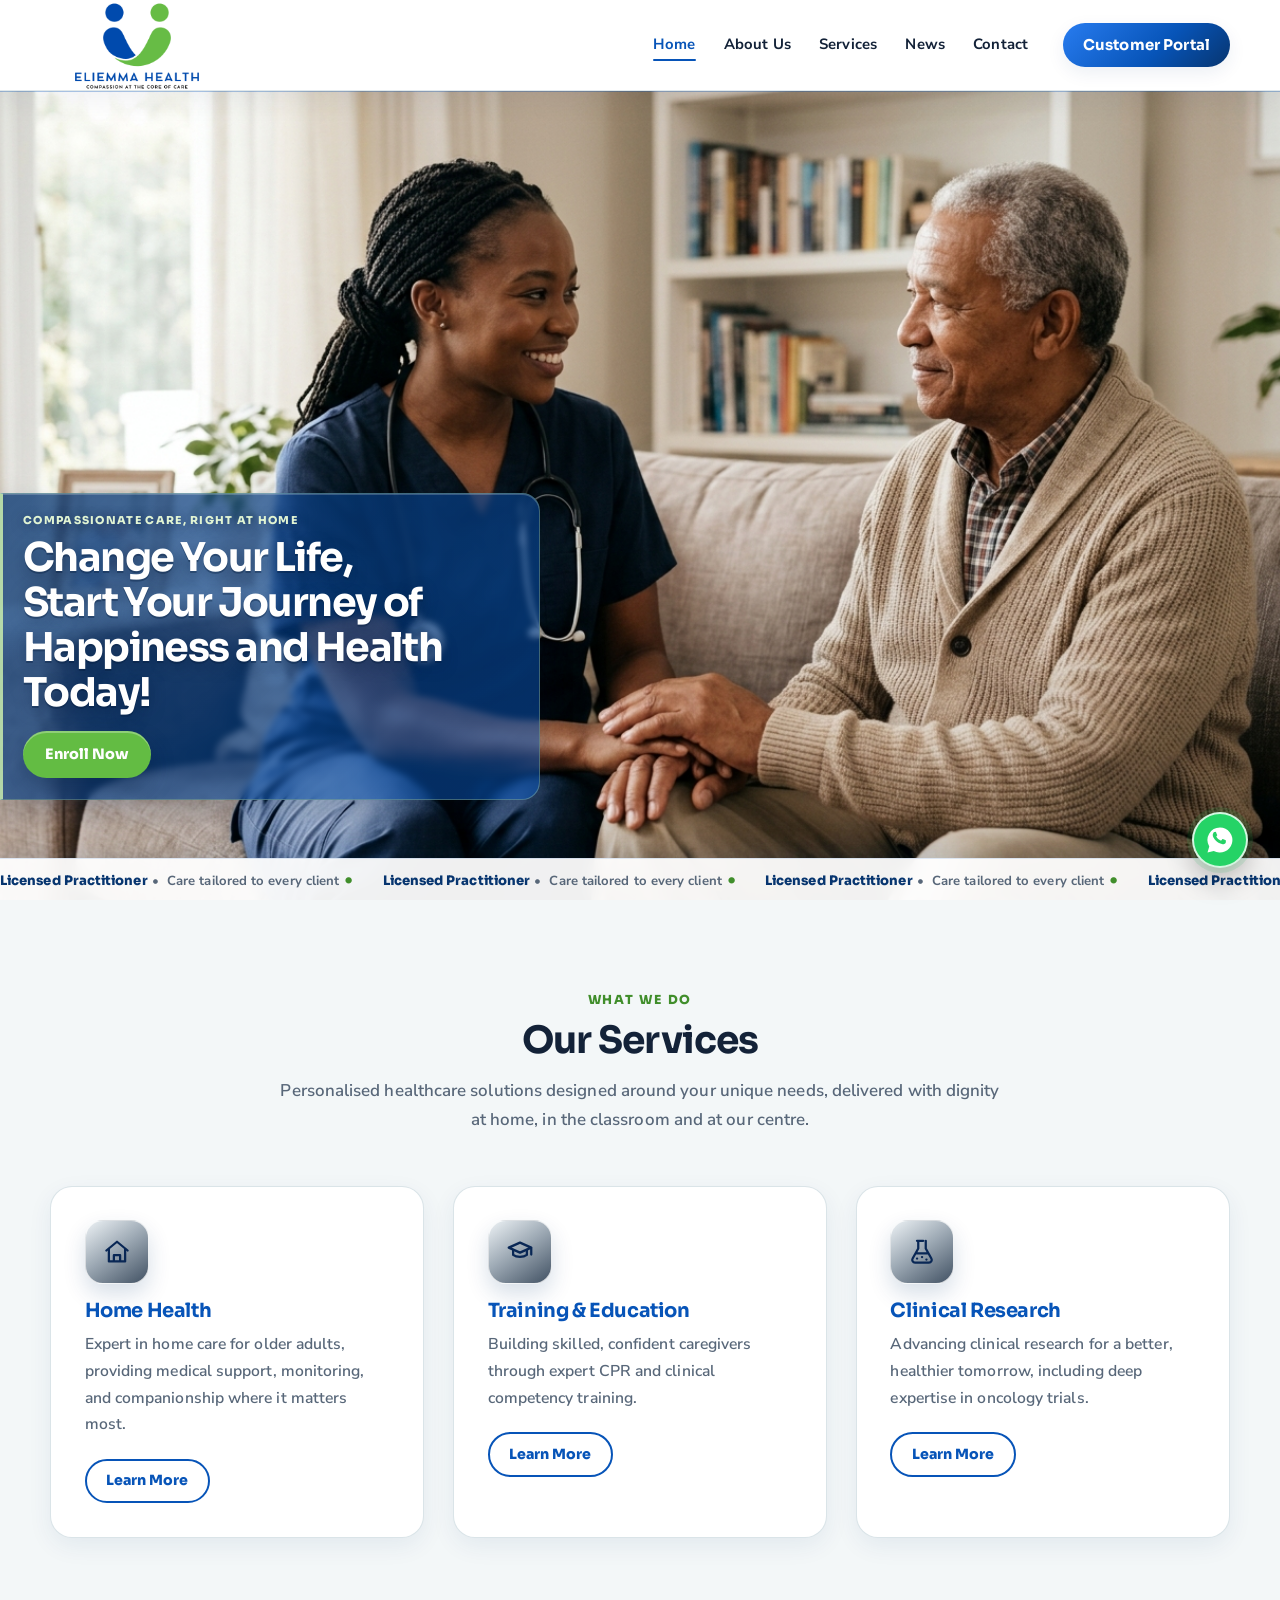
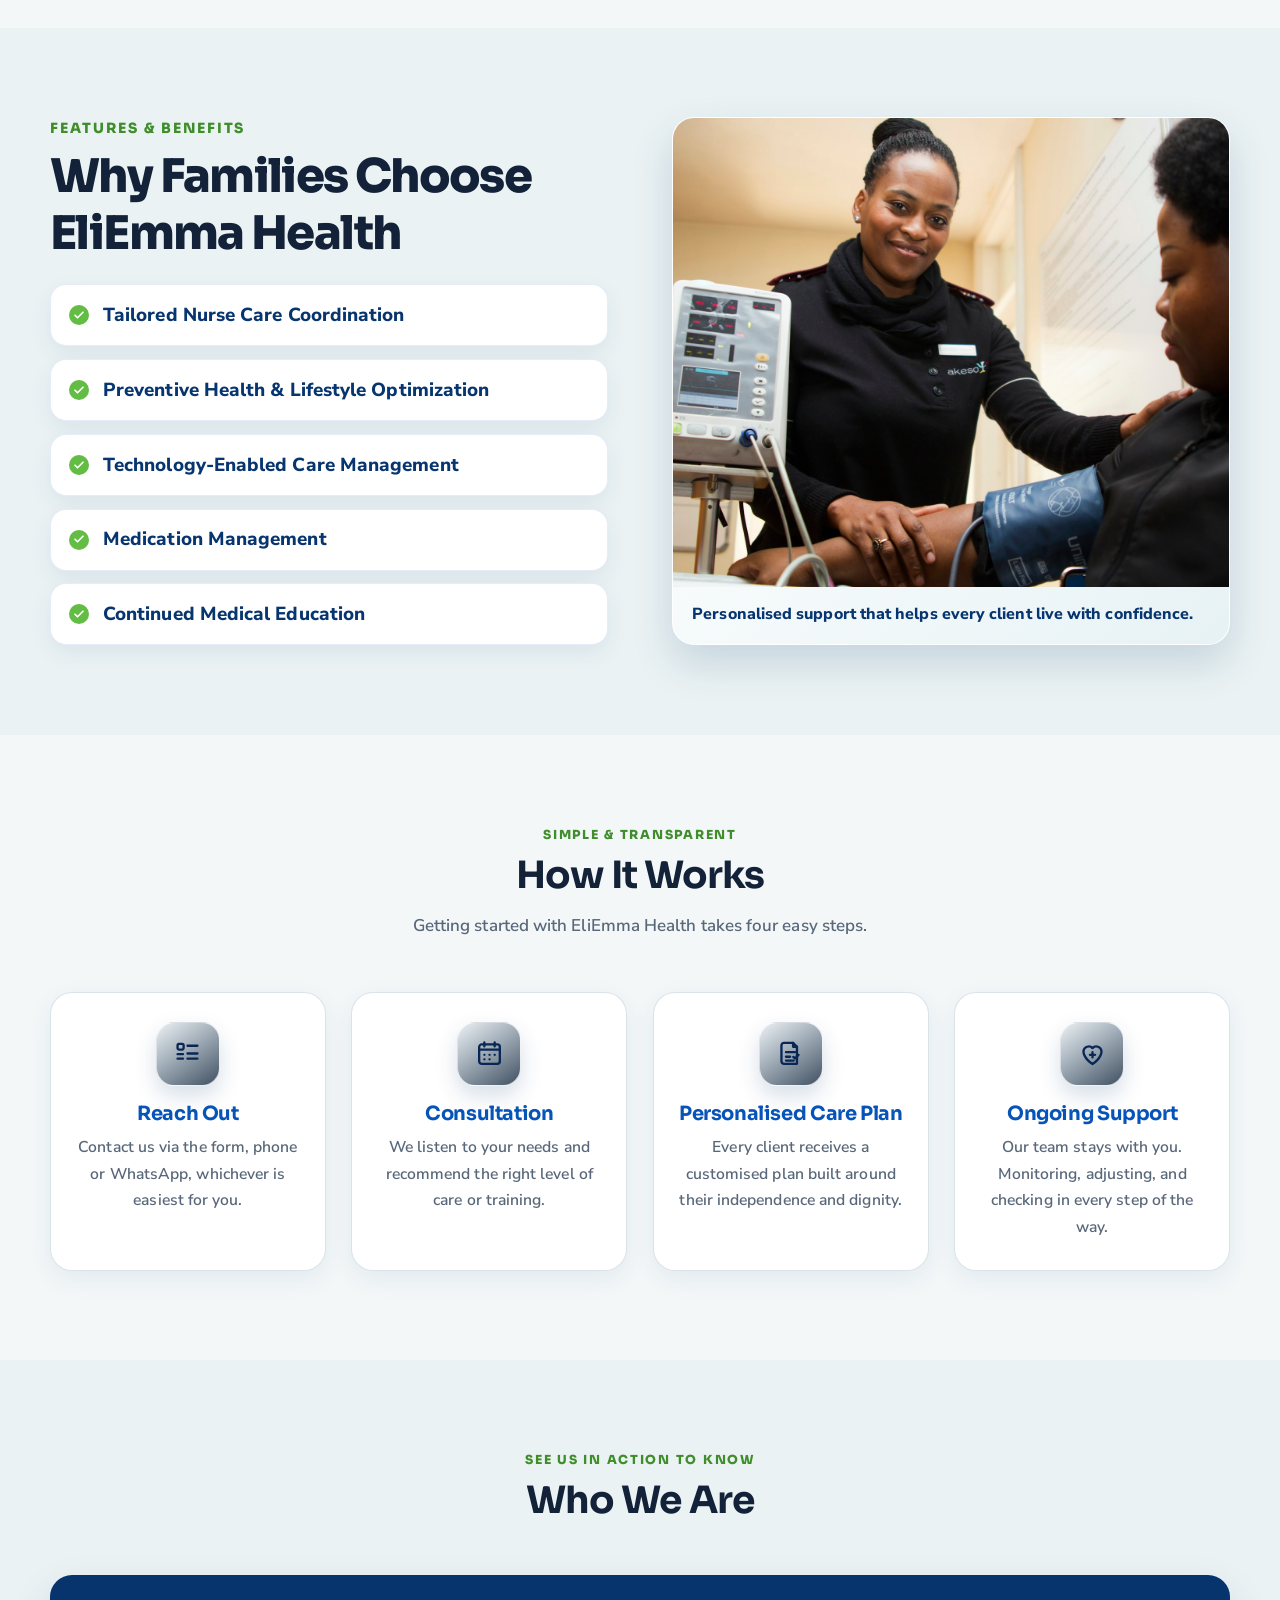
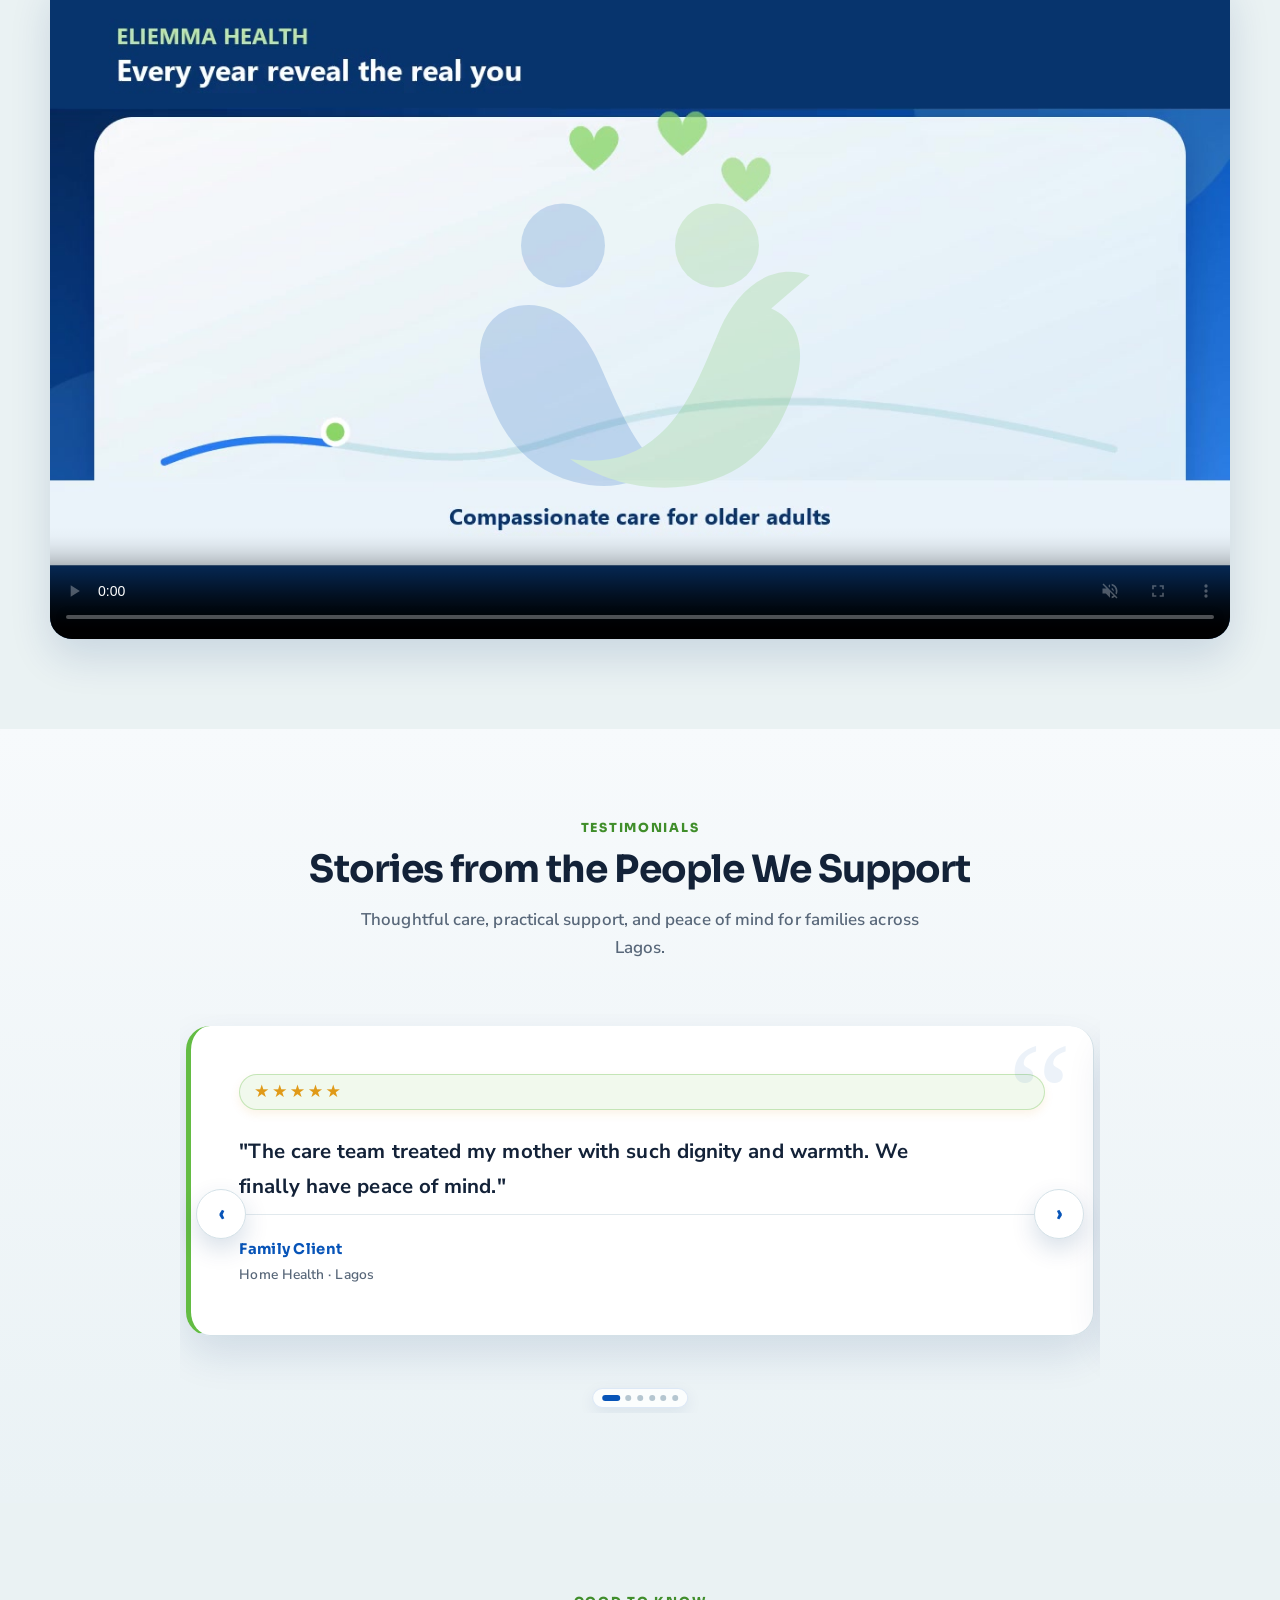
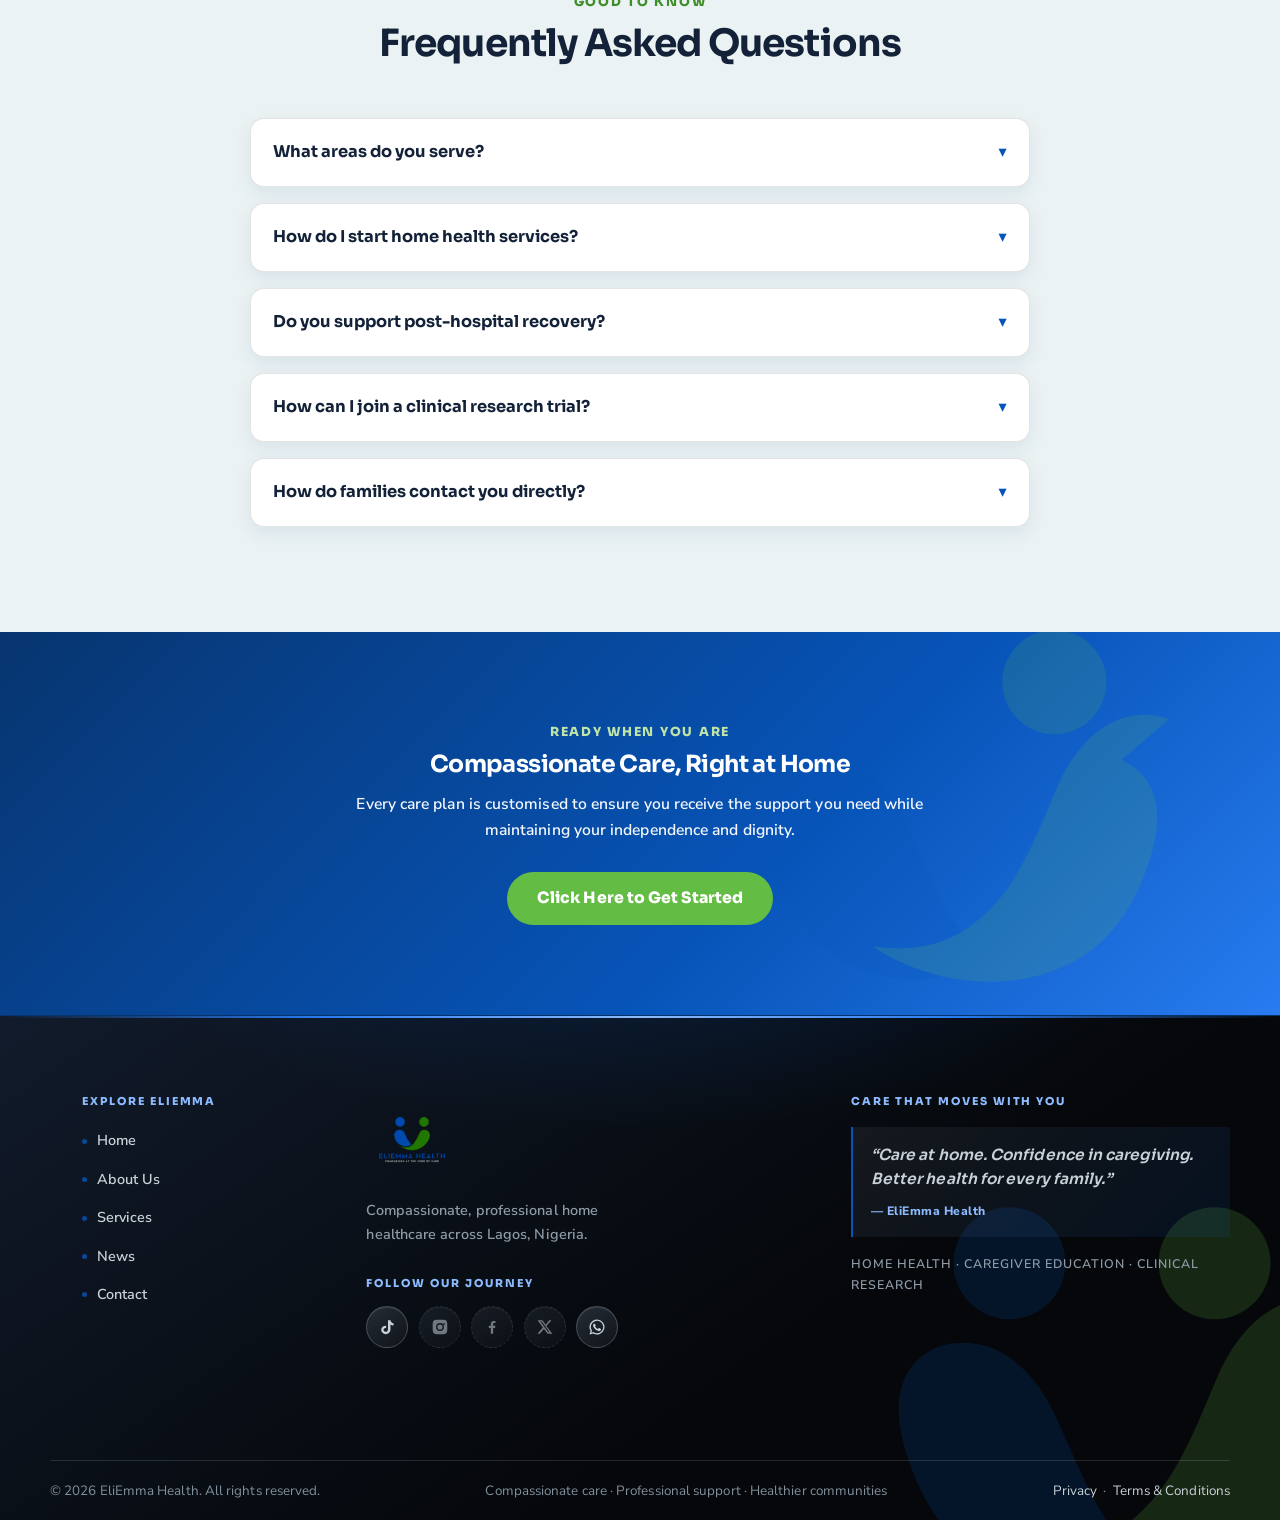
==== commit fbdfed77: "practitioner" ====
--- a/index.html
+++ b/index.html
@@ -63,17 +63,17 @@
       </div>
     </div>
     <div class="hero-media">
-      <div class="hero-newsletter" role="note" aria-label="Licensed and Compassionate Team. Care tailored to every client.">
+      <div class="hero-newsletter" role="note" aria-label="Licensed Practitioner, Care tailored to every client.">
         <div class="hero-newsletter-track" aria-hidden="true">
-          <span class="hero-newsletter-message"><strong>Licensed &amp; Compassionate Team</strong><span>&nbsp;•&nbsp; Care tailored to every client</span><b aria-hidden="true">&nbsp;•&nbsp;</b></span>
-          <span class="hero-newsletter-message"><strong>Licensed &amp; Compassionate Team</strong><span>&nbsp;•&nbsp; Care tailored to every client</span><b aria-hidden="true">&nbsp;•&nbsp;</b></span>
-          <span class="hero-newsletter-message"><strong>Licensed &amp; Compassionate Team</strong><span>&nbsp;•&nbsp; Care tailored to every client</span><b aria-hidden="true">&nbsp;•&nbsp;</b></span>
-          <span class="hero-newsletter-message"><strong>Licensed &amp; Compassionate Team</strong><span>&nbsp;•&nbsp; Care tailored to every client</span><b aria-hidden="true">&nbsp;•&nbsp;</b></span>
-          <span class="hero-newsletter-message"><strong>Licensed &amp; Compassionate Team</strong><span>&nbsp;•&nbsp; Care tailored to every client</span><b aria-hidden="true">&nbsp;•&nbsp;</b></span>
-          <span class="hero-newsletter-message"><strong>Licensed &amp; Compassionate Team</strong><span>&nbsp;•&nbsp; Care tailored to every client</span><b aria-hidden="true">&nbsp;•&nbsp;</b></span>
-          <span class="hero-newsletter-message"><strong>Licensed &amp; Compassionate Team</strong><span>&nbsp;•&nbsp; Care tailored to every client</span><b aria-hidden="true">&nbsp;•&nbsp;</b></span>
-          <span class="hero-newsletter-message"><strong>Licensed &amp; Compassionate Team</strong><span>&nbsp;•&nbsp; Care tailored to every client</span><b aria-hidden="true">&nbsp;•&nbsp;</b></span>
-          <span class="hero-newsletter-message"><strong>Licensed &amp; Compassionate Team</strong><span>&nbsp;•&nbsp; Care tailored to every client</span><b aria-hidden="true">&nbsp;•&nbsp;</b></span>
+          <span class="hero-newsletter-message"><strong>Licensed Practitioner</strong><span>&nbsp;•&nbsp; Care tailored to every client</span><b aria-hidden="true">&nbsp;•&nbsp;</b></span>
+          <span class="hero-newsletter-message"><strong>Licensed Practitioner</strong><span>&nbsp;•&nbsp; Care tailored to every client</span><b aria-hidden="true">&nbsp;•&nbsp;</b></span>
+          <span class="hero-newsletter-message"><strong>Licensed Practitioner</strong><span>&nbsp;•&nbsp; Care tailored to every client</span><b aria-hidden="true">&nbsp;•&nbsp;</b></span>
+          <span class="hero-newsletter-message"><strong>Licensed Practitioner</strong><span>&nbsp;•&nbsp; Care tailored to every client</span><b aria-hidden="true">&nbsp;•&nbsp;</b></span>
+          <span class="hero-newsletter-message"><strong>Licensed Practitioner</strong><span>&nbsp;•&nbsp; Care tailored to every client</span><b aria-hidden="true">&nbsp;•&nbsp;</b></span>
+          <span class="hero-newsletter-message"><strong>Licensed Practitioner</strong><span>&nbsp;•&nbsp; Care tailored to every client</span><b aria-hidden="true">&nbsp;•&nbsp;</b></span>
+          <span class="hero-newsletter-message"><strong>Licensed Practitioner</strong><span>&nbsp;•&nbsp; Care tailored to every client</span><b aria-hidden="true">&nbsp;•&nbsp;</b></span>
+          <span class="hero-newsletter-message"><strong>Licensed Practitioner</strong><span>&nbsp;•&nbsp; Care tailored to every client</span><b aria-hidden="true">&nbsp;•&nbsp;</b></span>
+          <span class="hero-newsletter-message"><strong>Licensed Practitioner</strong><span>&nbsp;•&nbsp; Care tailored to every client</span><b aria-hidden="true">&nbsp;•&nbsp;</b></span>
         </div>
       </div>
     </div>
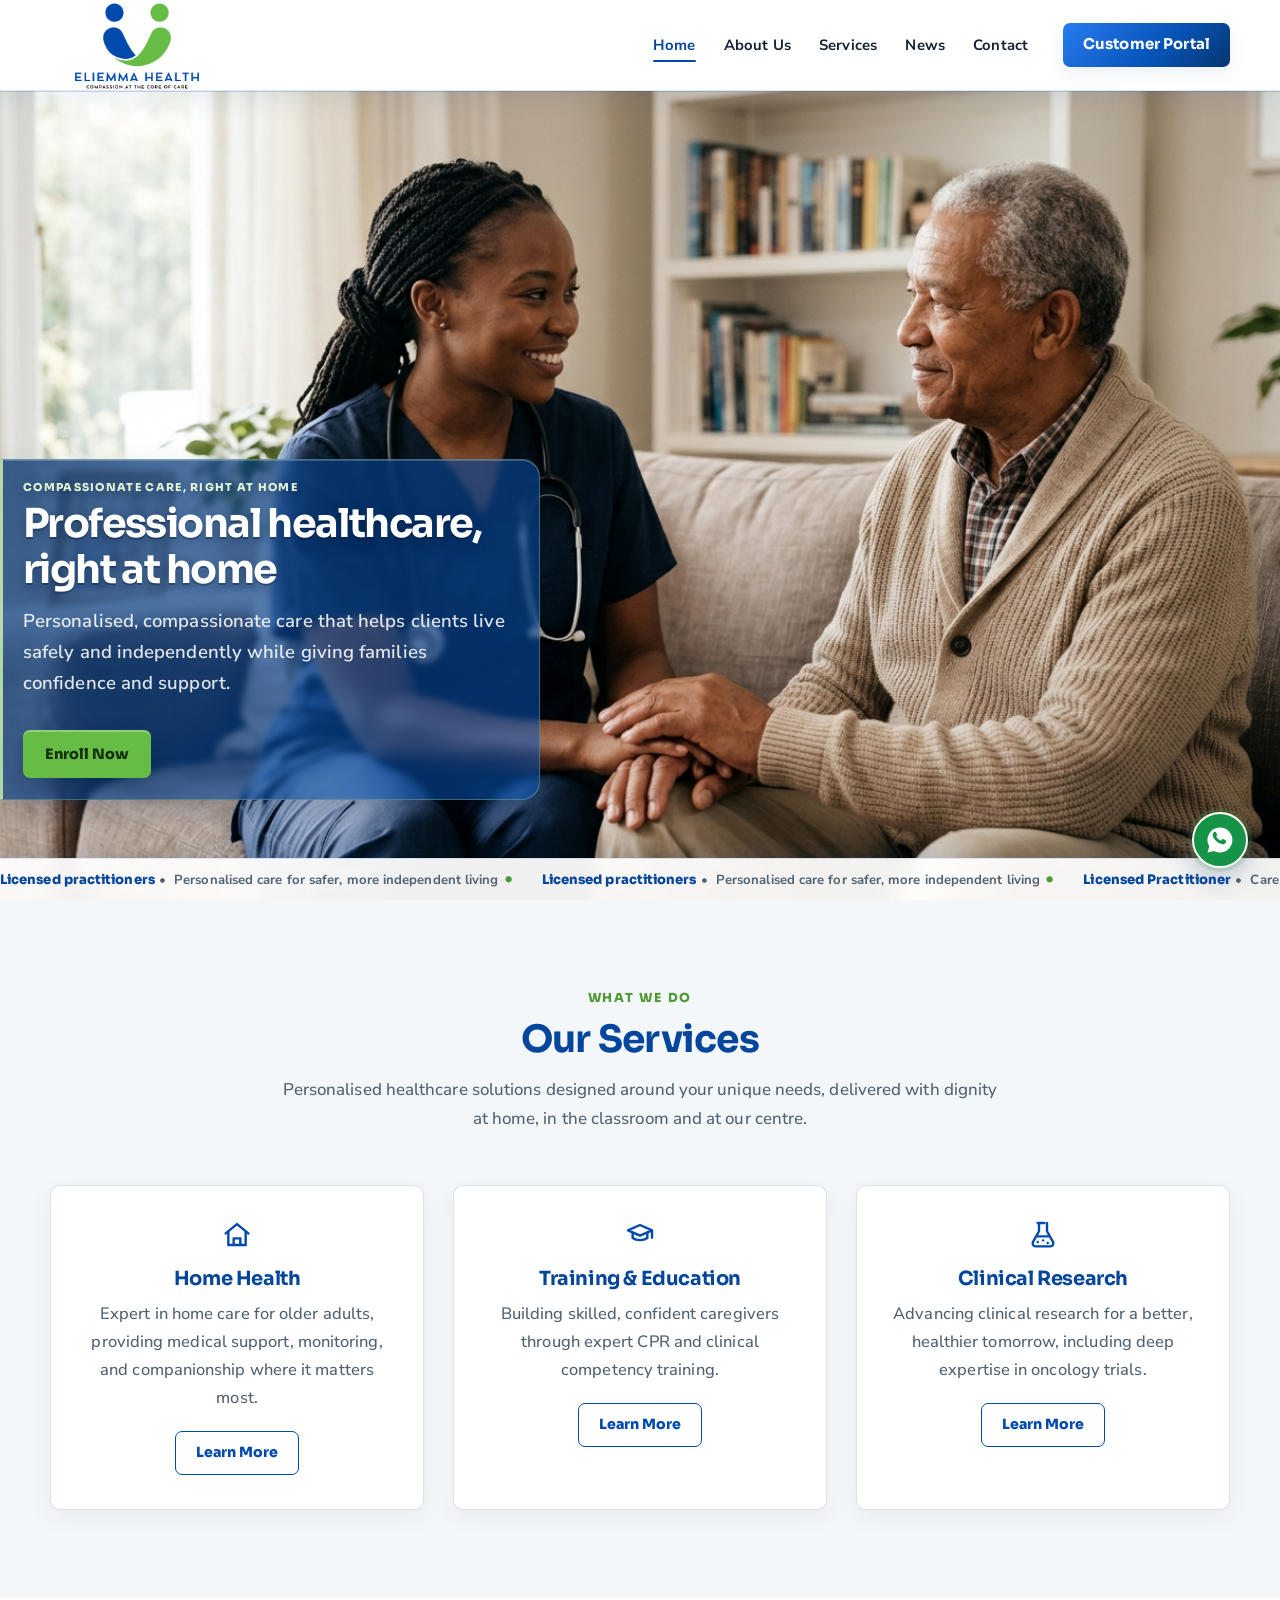
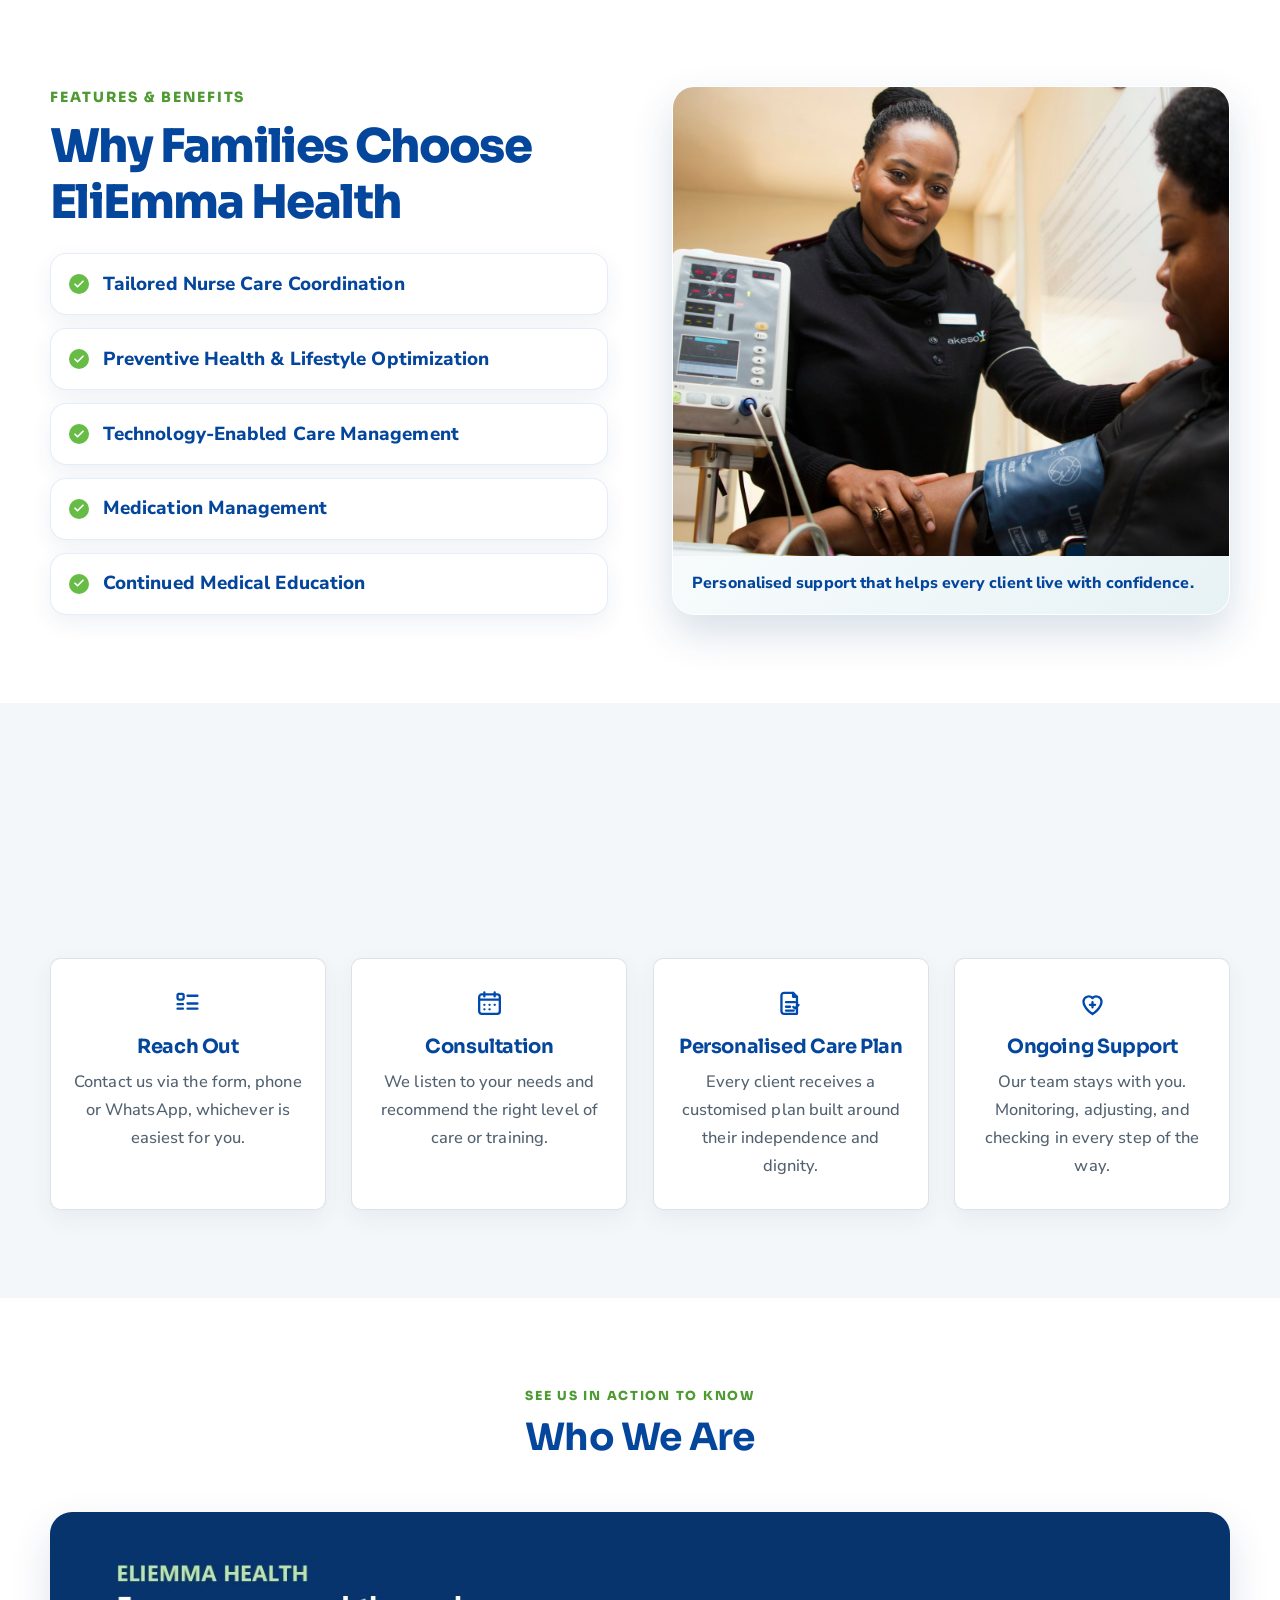
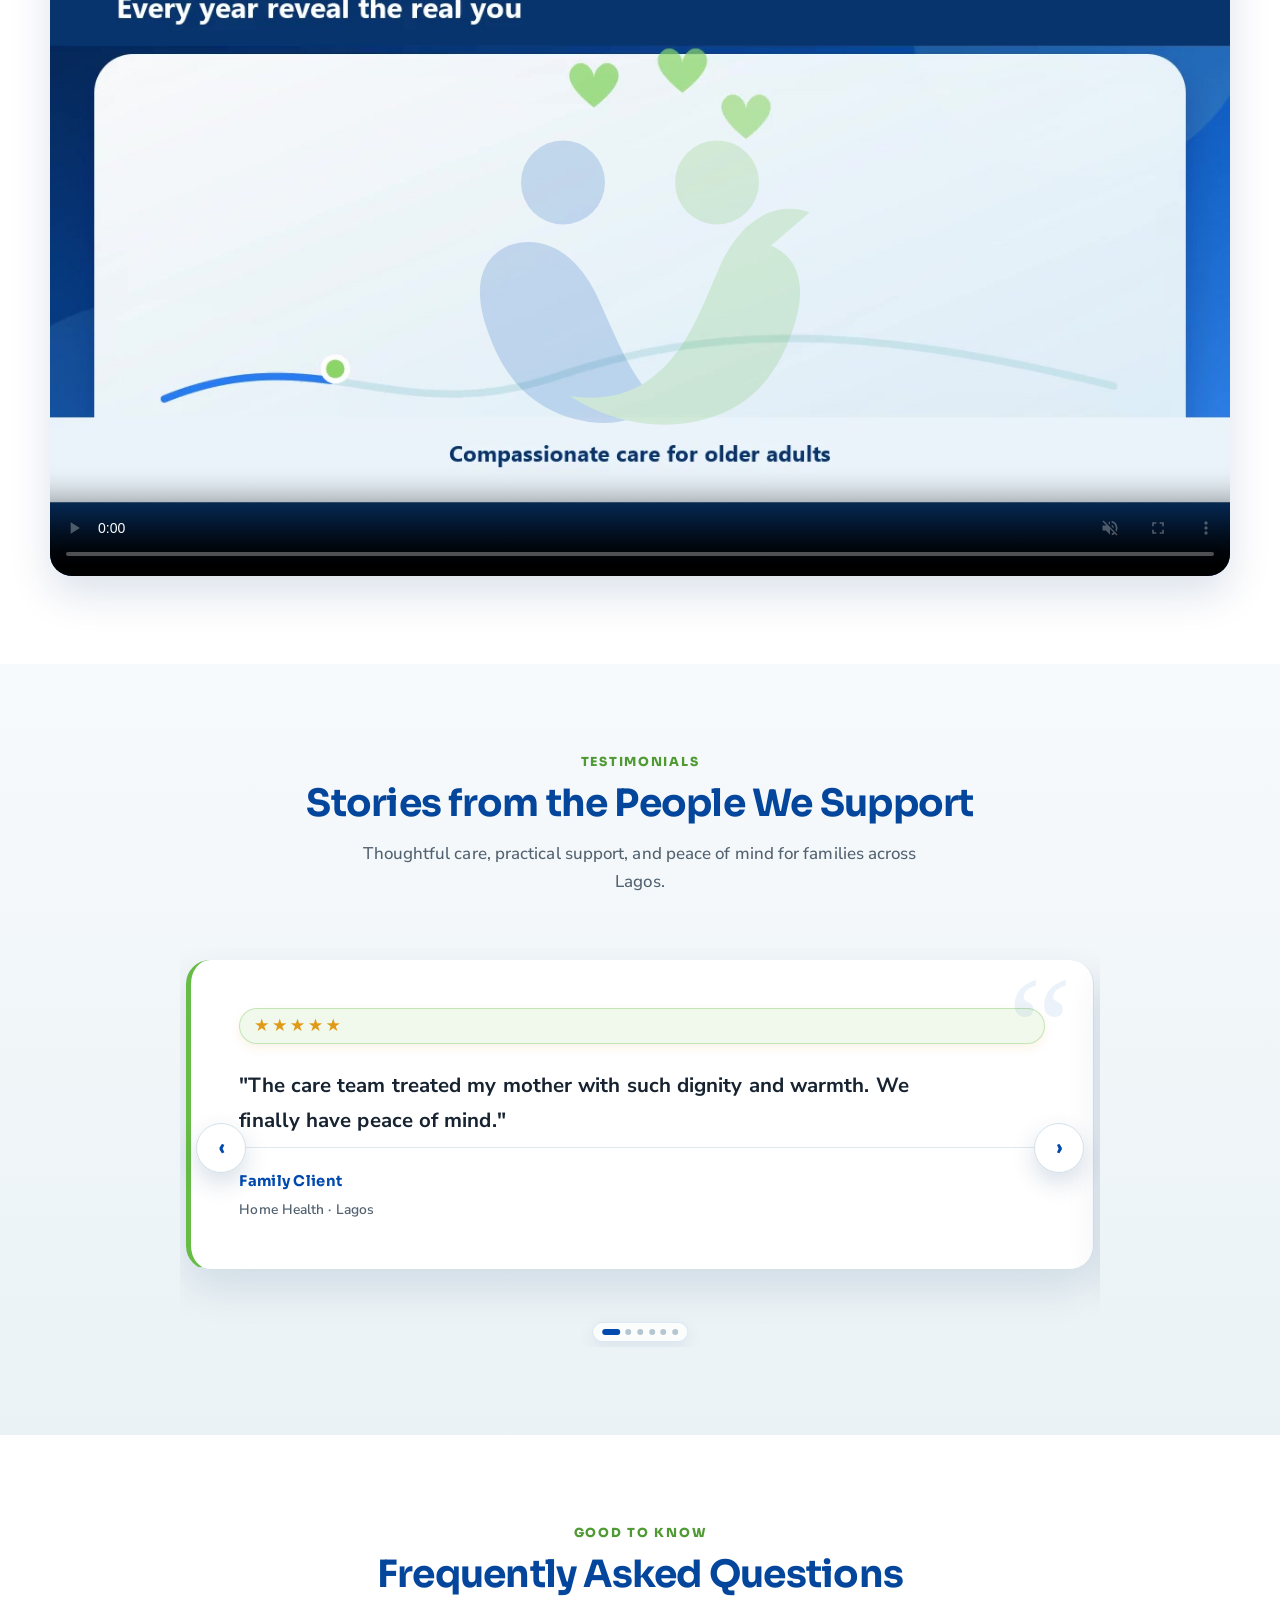
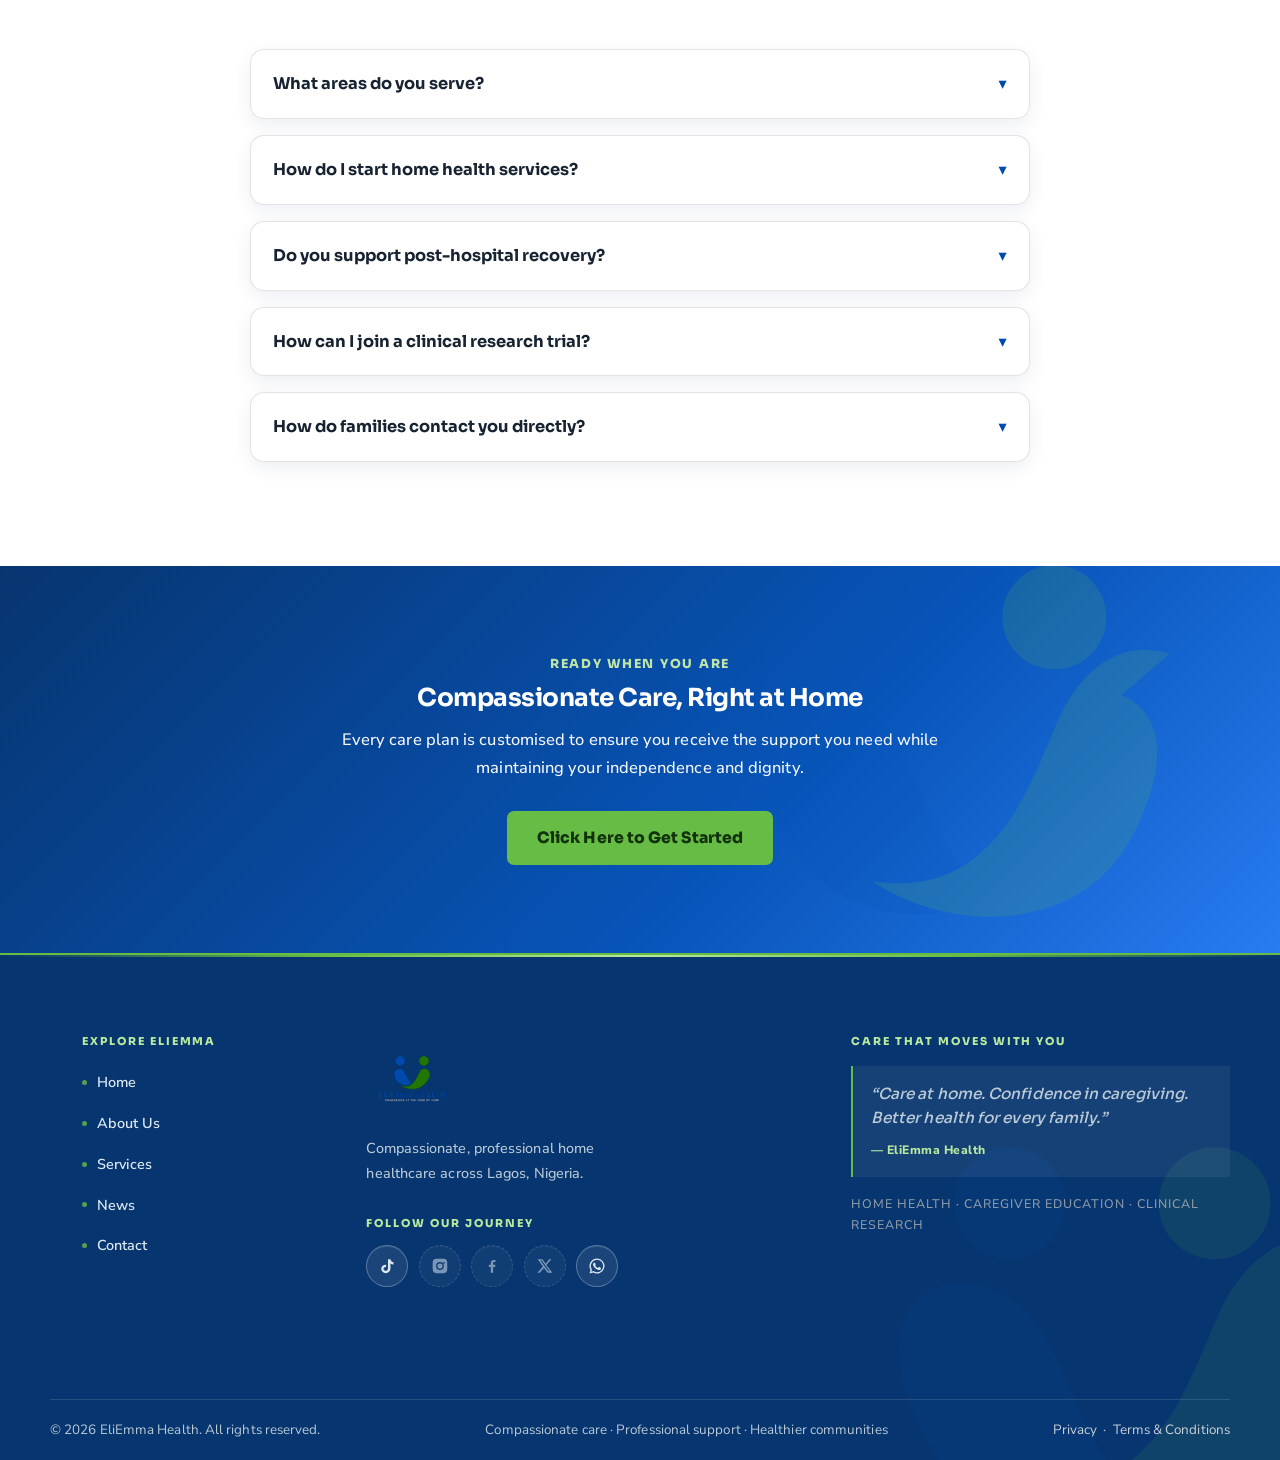
==== commit 1a57c791: "tstts" ====
--- a/index.html
+++ b/index.html
@@ -9,8 +9,8 @@
 <meta property="og:description" content="EliEmma Health — compassionate home healthcare, caregiver training, and clinical research in Lagos, Nigeria.">
 <meta property="og:type" content="website">
 <meta property="og:image" content="assets/images/og-image.jpg">
-<link rel="icon" type="image/png" href="assets/images/favicon.png?v=2">
-<link rel="apple-touch-icon" href="assets/images/favicon.png?v=2">
+<link rel="icon" type="image/png" href="assets/images/logo-transparent.png?v=3">
+<link rel="apple-touch-icon" href="assets/images/logo-transparent.png?v=3">
 <meta name="theme-color" content="#07356f">
 <link rel="preconnect" href="https://fonts.googleapis.com">
 <link rel="preconnect" href="https://fonts.gstatic.com" crossorigin>
@@ -55,17 +55,18 @@
   <div class="container hero-grid">
     <div class="hero-copy reveal in">
       <span class="eyebrow">Compassionate Care, Right at Home</span>
-      <h1>Change Your Life, <br> Start Your Journey of Happiness and Health Today!</h1>
-      <!-- <p class="lead">Professional home healthcare that helps you and your loved ones stay safe, independent, and well with the dignity, warmth, and personalised attention every family deserves.</p> -->
+      <h1>Professional healthcare, right at home</h1>
+      <p class="lead">Personalised, compassionate care that helps clients live safely and independently while giving families confidence and support.</p>
       <div class="hero-actions">
         <a href="pages/contact.html" class="btn btn-green">Enroll Now</a>
         <!-- <a href="pages/services.html" class="btn btn-ghost">Explore Our Services</a> -->
       </div>
     </div>
     <div class="hero-media">
-      <div class="hero-newsletter" role="note" aria-label="Licensed Practitioner, Care tailored to every client.">
+        <div class="hero-newsletter" role="note" aria-label="Licensed practitioners, personalised care, safer and more independent living.">
         <div class="hero-newsletter-track" aria-hidden="true">
-          <span class="hero-newsletter-message"><strong>Licensed Practitioner</strong><span>&nbsp;•&nbsp; Care tailored to every client</span><b aria-hidden="true">&nbsp;•&nbsp;</b></span>
+          <span class="hero-newsletter-message"><strong>Licensed practitioners</strong><span>&nbsp;•&nbsp; Personalised care for safer, more independent living</span><b aria-hidden="true">&nbsp;•&nbsp;</b></span>
+          <span class="hero-newsletter-message"><strong>Licensed practitioners</strong><span>&nbsp;•&nbsp; Personalised care for safer, more independent living</span><b aria-hidden="true">&nbsp;•&nbsp;</b></span>
           <span class="hero-newsletter-message"><strong>Licensed Practitioner</strong><span>&nbsp;•&nbsp; Care tailored to every client</span><b aria-hidden="true">&nbsp;•&nbsp;</b></span>
           <span class="hero-newsletter-message"><strong>Licensed Practitioner</strong><span>&nbsp;•&nbsp; Care tailored to every client</span><b aria-hidden="true">&nbsp;•&nbsp;</b></span>
           <span class="hero-newsletter-message"><strong>Licensed Practitioner</strong><span>&nbsp;•&nbsp; Care tailored to every client</span><b aria-hidden="true">&nbsp;•&nbsp;</b></span>
@@ -79,7 +80,7 @@
     </div>
   </div>
 </section>
-<section class="section">
+<section class="section services-overview">
   <div class="container">
     <div class="section-head reveal">
       <span class="eyebrow">What We Do</span>
@@ -133,7 +134,7 @@
   </div>
 </section>
 
-<section class="section">
+<section class="section process-section">
   <div class="container">
     <div class="section-head reveal">
       <span class="eyebrow">Simple &amp; Transparent</span>
--- a/css/style.css
+++ b/css/style.css
@@ -996,3 +996,100 @@
 
 /* Right-to-left ticker: duplicate messages enter from the right and leave on the left. */
 @keyframes hero-newsletter-marquee{from{transform:translateX(0)}to{transform:translateX(-50%)}}
+
+/* ---------- EliEmma brand and accessibility finish ----------
+   Keep the visual system tied to the blue and green in the logo. */
+:root{
+  --blue:#004aad;
+  --blue-dark:#05469d;
+  --blue-light:#2173ff;
+  --green:#67bc45;
+  --green-dark:#4f9a33;
+  --bg:#f4f7f9;
+  --surface:#fff;
+  --surface-alt:#edf4f7;
+  --ink:#172331;
+  --muted:#526170;
+  --border:#d6e0e6;
+  --gold:var(--blue);
+  --gold-bright:#9bd57d;
+  --gold-deep:var(--blue-dark);
+}
+
+body{font-size:1.03rem;line-height:1.7;background:var(--bg);color:var(--ink)}
+p,li{font-weight:500}
+h1,h2,h3,h4{letter-spacing:-.02em}
+a{color:var(--blue)}
+.site-header{box-shadow:0 1px 0 rgba(7,84,184,.2),0 8px 24px rgba(7,53,111,.08)}
+.nav-links a::after{background:var(--green)}
+.nav-links a[aria-current="page"]{color:var(--blue-dark)}
+.btn{border-radius:7px}
+.btn-primary{background:var(--blue);color:#fff;box-shadow:0 6px 16px rgba(7,84,184,.2)}
+.btn-primary:hover{background:var(--blue-dark);color:#fff}
+.btn-green{background:var(--green);color:#12320c}
+.btn-green:hover{background:var(--green-dark);color:#fff}
+.btn-outline{border:1px solid var(--blue);color:var(--blue);background:transparent}
+.btn-outline:hover{background:var(--blue);color:#fff}
+.section{padding-block:clamp(4rem,7vw,5.5rem)}
+.section-alt{background:var(--surface)}
+.section-head h2{color:var(--blue-dark)}
+.eyebrow{color:var(--green-dark)}
+.card,.info-card,.form-card,.legal{border-radius:10px;box-shadow:0 8px 24px rgba(7,53,111,.06)}
+.card:hover,.news-card:hover{transform:translateY(-3px);box-shadow:0 14px 30px rgba(7,53,111,.1)}
+
+/* Icons are part of the content hierarchy, not decorative containers. */
+.icon-badge,.icon-badge.green,.icon-badge.compact-icon,
+.step-card .step-icon,.info-card .icon-badge{
+  width:auto;height:auto;min-width:0;margin:0 0 1rem;padding:0;border:0;border-radius:0;
+  background:transparent;color:var(--blue);box-shadow:none;display:flex;justify-content:flex-start;
+}
+.icon-badge svg{width:2rem;height:2rem}
+.info-card .icon-badge{margin:0;width:2rem;flex:none}
+.info-card .icon-badge svg{width:1.65rem;height:1.65rem}
+.step-card .step-icon{margin-inline:auto;margin-bottom:1rem}
+.step-card:hover .step-icon{transform:none;box-shadow:none}
+.card h3,.info-card h3{color:var(--blue-dark)}
+.card .btn-outline{margin-top:1.2rem}
+
+/* Keep home-page service and process icons visually anchored above their
+   headings, with a clear top-centred reading order. */
+.services-overview .card,
+.process-section .step-card{text-align:center}
+.services-overview .card .icon-badge,
+.process-section .step-card .step-icon{
+  justify-content:center;
+  align-items:center;
+  margin-inline:auto;
+}
+
+/* About: one clear introduction followed by three concise content blocks. */
+.about-overview{background:var(--surface-alt)}
+.about-overview-head{max-width:780px;margin:0 auto clamp(2rem,5vw,3.5rem);text-align:center}
+.about-overview-head h1{margin-top:.45rem;color:var(--blue-dark);font-size:clamp(1.9rem,4vw,3rem);line-height:1.2}
+.about-block-grid{display:grid;grid-template-columns:repeat(3,minmax(0,1fr));gap:1.25rem;align-items:stretch}
+.about-block{padding:1.65rem 1.5rem;border-top:4px solid var(--green);background:var(--surface);box-shadow:0 8px 24px rgba(7,53,111,.06)}
+.about-block .eyebrow{margin-bottom:.45rem}
+.about-block h2{margin-bottom:.65rem;color:var(--blue-dark);font-size:1.2rem;line-height:1.35}
+.about-block p{color:var(--muted)}
+
+.site-footer{background:#07356f;border-top:2px solid var(--green);color:#dbe8f2}
+.site-footer::before{background:linear-gradient(90deg,transparent,var(--green),#b8e99e,var(--green),transparent)}
+.site-footer::after{opacity:.1}
+.footer-label{color:#b8e99e}
+.f-menu a{color:#dbe8f2}
+.f-menu a::before{background:var(--green)}
+.f-menu a:hover,.footer-bottom a:hover{color:#b8e99e}
+.footer-mid p,.footer-right p,.footer-bottom{color:#b9cad6}
+.footer-quote{border-left-color:var(--green);background:rgba(255,255,255,.06)}
+.footer-quote cite{color:#b8e99e}
+.socials a{border-color:rgba(255,255,255,.28);background:rgba(255,255,255,.08);color:#dbe8f2}
+.socials a:hover,.socials a:focus-visible{background:var(--green);border-color:var(--green);color:#12320c;box-shadow:none}
+.wa-float{background:#159447;border-color:#fff;box-shadow:0 10px 24px rgba(7,53,111,.25),0 0 0 4px rgba(103,188,69,.18)}
+
+@media(max-width:860px){
+  .about-block-grid{grid-template-columns:1fr}
+}
+@media(max-width:620px){
+  .section{padding-block:3.5rem}
+  .about-block{padding:1.25rem 1.2rem}
+}
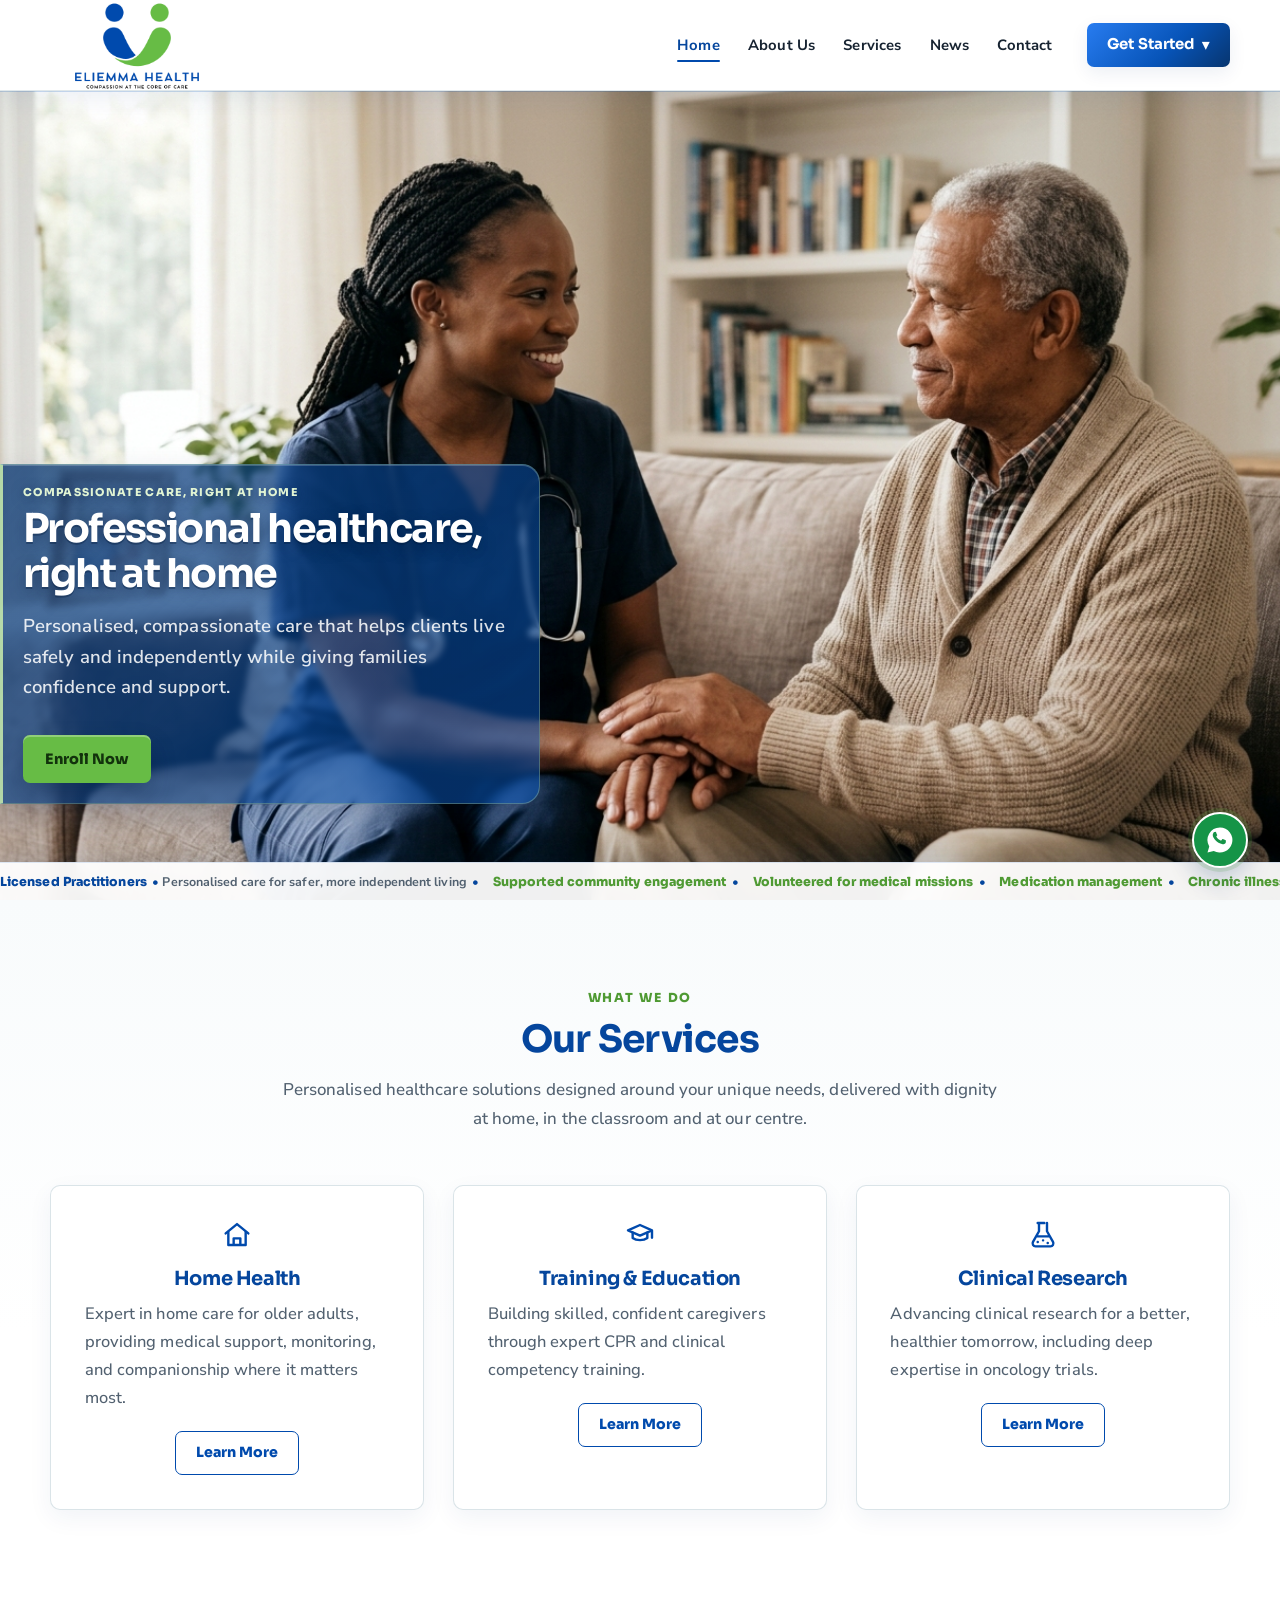
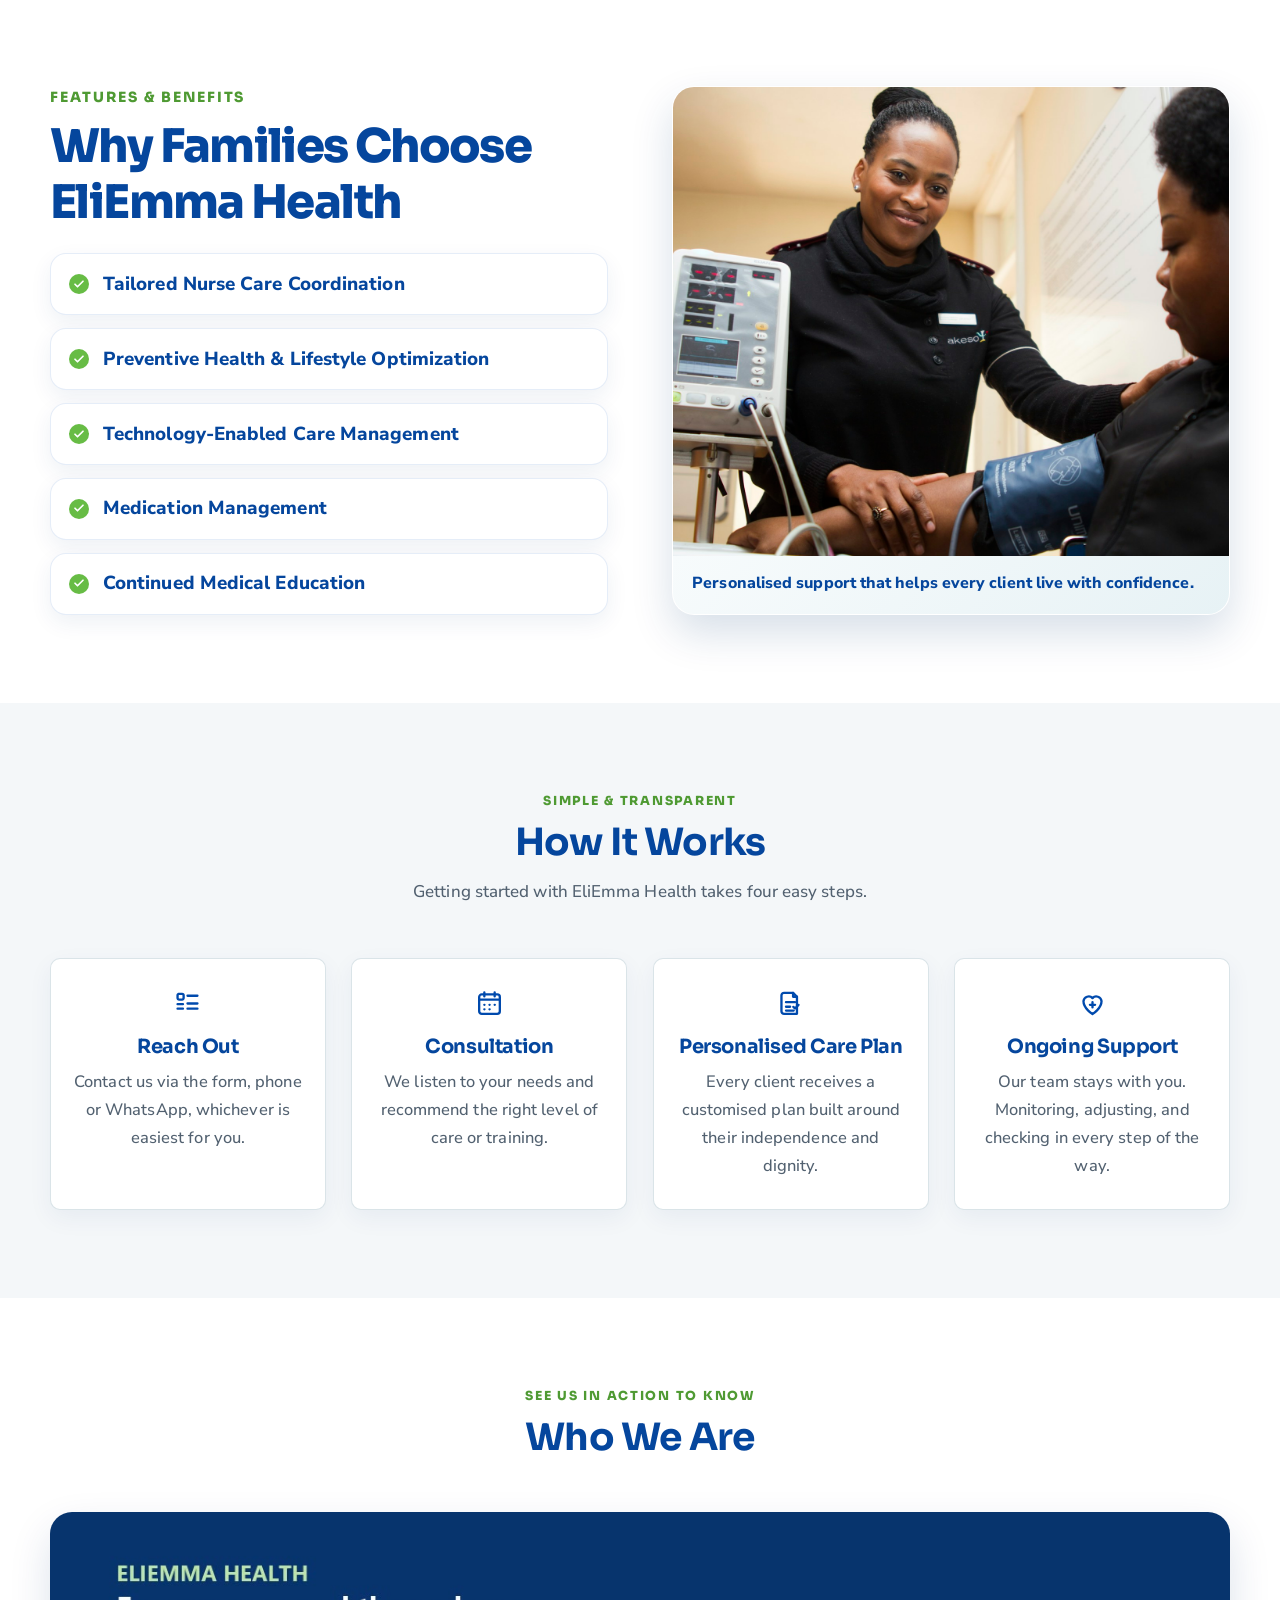
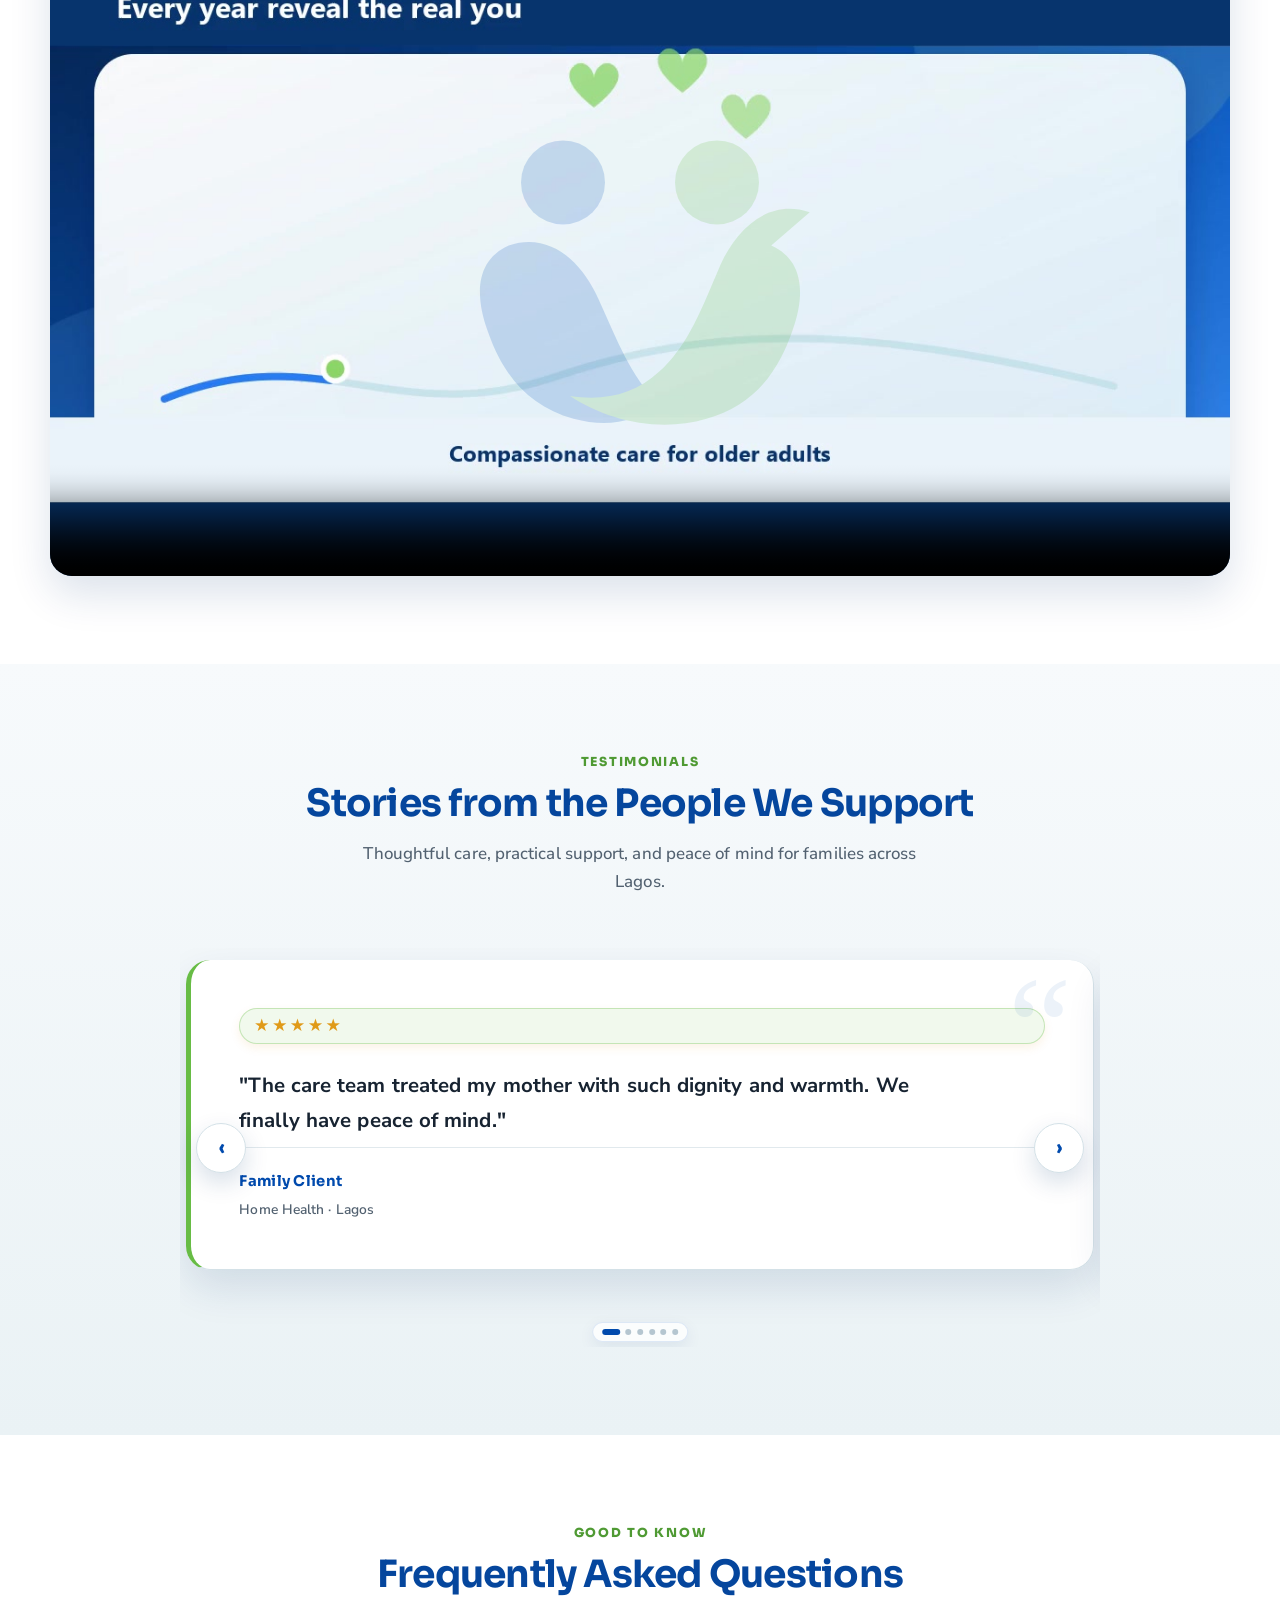
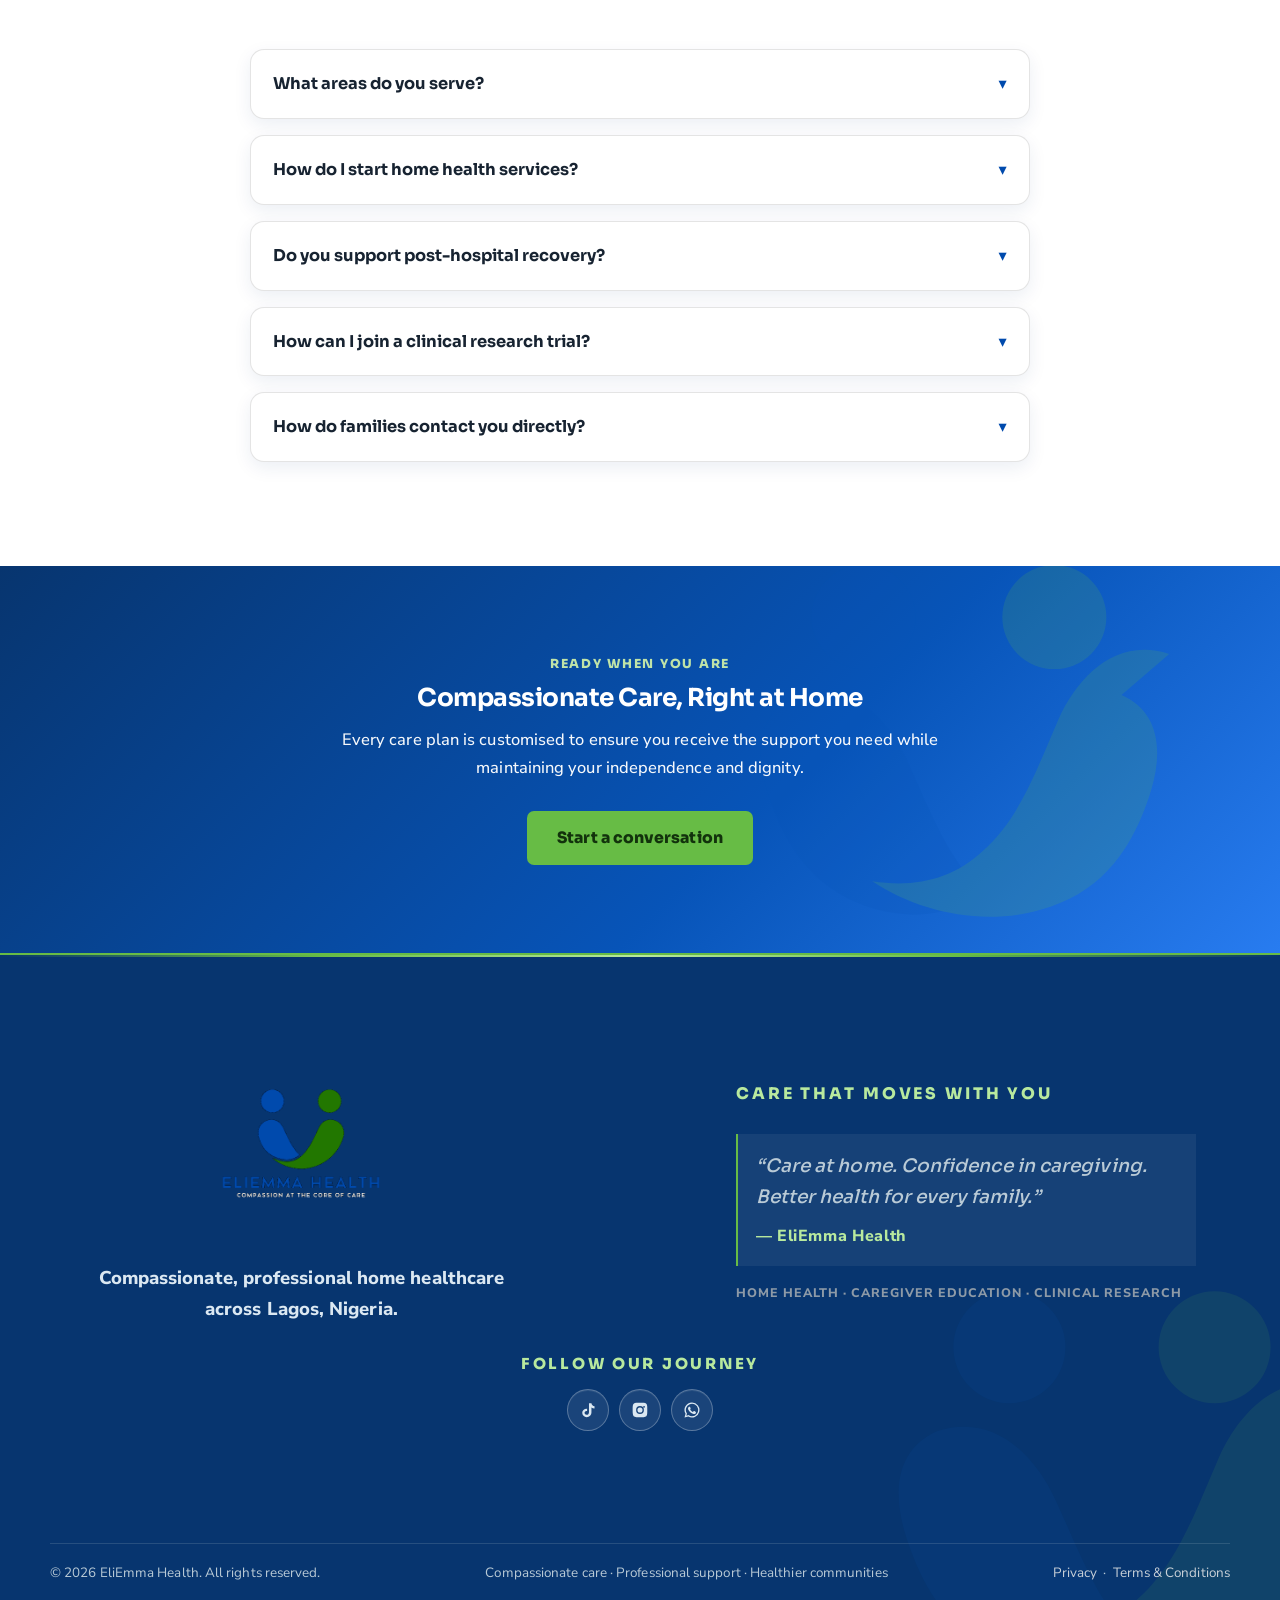
==== commit e009f36a: "14all" ====
--- a/index.html
+++ b/index.html
@@ -29,7 +29,7 @@
         <li><a href="pages/services.html">Services</a></li>
         <li><a href="pages/news.html">News</a></li>
         <li><a href="pages/contact.html">Contact</a></li>
-        <li class="nav-cta"><a href="pages/contact.html" class="btn btn-primary btn-sm">Customer Portal</a></li>
+        <li class="nav-cta"><a href="pages/contact.html" class="btn btn-primary btn-sm">Get Started</a></li>
       </ul>
     </nav>
     <button class="hamburger" type="button" aria-label="Open menu" aria-controls="primary-navigation" aria-expanded="false">☰</button>
@@ -63,18 +63,26 @@
       </div>
     </div>
     <div class="hero-media">
-        <div class="hero-newsletter" role="note" aria-label="Licensed practitioners, personalised care, safer and more independent living.">
+        <div class="hero-newsletter" role="note" aria-label="Licensed practitioners and personalised care; supported community engagement; volunteered for medical missions; medication management; chronic illness management; new treatment options. Best regards, EliEmma Health.">
         <div class="hero-newsletter-track" aria-hidden="true">
-          <span class="hero-newsletter-message"><strong>Licensed practitioners</strong><span>&nbsp;•&nbsp; Personalised care for safer, more independent living</span><b aria-hidden="true">&nbsp;•&nbsp;</b></span>
-          <span class="hero-newsletter-message"><strong>Licensed practitioners</strong><span>&nbsp;•&nbsp; Personalised care for safer, more independent living</span><b aria-hidden="true">&nbsp;•&nbsp;</b></span>
-          <span class="hero-newsletter-message"><strong>Licensed Practitioner</strong><span>&nbsp;•&nbsp; Care tailored to every client</span><b aria-hidden="true">&nbsp;•&nbsp;</b></span>
-          <span class="hero-newsletter-message"><strong>Licensed Practitioner</strong><span>&nbsp;•&nbsp; Care tailored to every client</span><b aria-hidden="true">&nbsp;•&nbsp;</b></span>
-          <span class="hero-newsletter-message"><strong>Licensed Practitioner</strong><span>&nbsp;•&nbsp; Care tailored to every client</span><b aria-hidden="true">&nbsp;•&nbsp;</b></span>
-          <span class="hero-newsletter-message"><strong>Licensed Practitioner</strong><span>&nbsp;•&nbsp; Care tailored to every client</span><b aria-hidden="true">&nbsp;•&nbsp;</b></span>
-          <span class="hero-newsletter-message"><strong>Licensed Practitioner</strong><span>&nbsp;•&nbsp; Care tailored to every client</span><b aria-hidden="true">&nbsp;•&nbsp;</b></span>
-          <span class="hero-newsletter-message"><strong>Licensed Practitioner</strong><span>&nbsp;•&nbsp; Care tailored to every client</span><b aria-hidden="true">&nbsp;•&nbsp;</b></span>
-          <span class="hero-newsletter-message"><strong>Licensed Practitioner</strong><span>&nbsp;•&nbsp; Care tailored to every client</span><b aria-hidden="true">&nbsp;•&nbsp;</b></span>
-          <span class="hero-newsletter-message"><strong>Licensed Practitioner</strong><span>&nbsp;•&nbsp; Care tailored to every client</span><b aria-hidden="true">&nbsp;•&nbsp;</b></span>
+          <div class="hero-newsletter-group">
+            <span class="hero-newsletter-message hero-newsletter-message--brand"><strong> Licensed Practitioners </strong> <b>&bull;</b> <span> Personalised care for safer, more independent living  </span><b aria-hidden="true">&bull;</b></span>
+            <span class="hero-newsletter-message"><strong>Supported community engagement </strong>  <b>&bull;</b></span>
+            <span class="hero-newsletter-message"><strong>Volunteered for medical missions </strong>  <b>&bull;</b></span>
+            <span class="hero-newsletter-message"><strong>Medication management </strong>  <b>&bull;</b></span>
+            <span class="hero-newsletter-message"><strong>Chronic illness management </strong>  <b>&bull;</b></span>
+            <span class="hero-newsletter-message"><strong>New treatment options </strong>  <b>&bull;</b></span>
+            <span class="hero-newsletter-message hero-newsletter-message--signature"> <strong>Best Regards</strong><span class="hero-newsletter-signature">&nbsp;&nbsp;EliEmma Health</span><b class="hero-newsletter-signature-dot" aria-hidden="true">&bull;</b></span>
+          </div>
+          <div class="hero-newsletter-group" aria-hidden="true">
+            <span class="hero-newsletter-message hero-newsletter-message--brand"><strong>Licensed Practitioners </strong> <span> Personalised care for safer, more independent living  </span><b aria-hidden="true">&bull;</b></span>
+            <span class="hero-newsletter-message"><strong>Supported community engagement</strong> <b>&bull;</b></span>
+            <span class="hero-newsletter-message"><strong>Volunteered for medical missions</strong> <b>&bull;</b></span>
+            <span class="hero-newsletter-message"><strong>Medication management</strong> <b>&bull;</b></span>
+            <span class="hero-newsletter-message"><strong>Chronic illness management</strong> <b>&bull;</b></span>
+            <span class="hero-newsletter-message"><strong>New treatment options</strong> <b>&bull;</b></span>
+            <span class="hero-newsletter-message hero-newsletter-message--signature"><strong>Best Regards</strong><span class="hero-newsletter-signature">&nbsp;&nbsp;EliEmma Health</span><b class="hero-newsletter-signature-dot" aria-hidden="true">&bull;</b></span>
+          </div>
         </div>
       </div>
     </div>
@@ -282,7 +290,7 @@
     <span class="eyebrow" style="color:#bfe3a8">Ready When You Are</span>
     <h2>Compassionate Care, Right at Home</h2>
     <p>Every care plan is customised to ensure you receive the support you need while maintaining your independence and dignity.</p>
-    <a href="pages/contact.html" class="btn btn-green">Click Here to Get Started</a>
+    <a href="pages/contact.html" class="btn btn-green">Start a conversation</a>
   </div>
 </section>
 
@@ -290,6 +298,7 @@
 <footer class="site-footer">
   <div class="container">
     <div class="footer-grid">
+      <!-- Explore navigation temporarily commented out.
       <div class="footer-nav-col">
         <span class="footer-label">Explore EliEmma</span>
         <ul class="f-menu">
@@ -300,16 +309,17 @@
           <li><a href="pages/contact.html">Contact</a></li>
         </ul>
       </div>
+      -->
       <div class="footer-mid">
         <img src="assets/images/logo-transparent.png" alt="EliEmma Health logo" width="180" height="57">
         <p>Compassionate, professional home healthcare across Lagos, Nigeria.</p>
         <span class="footer-label">Follow our journey</span>
         <div class="socials">
           <a href="https://www.tiktok.com/@eliemmahealth" aria-label="TikTok" rel="noopener"><svg viewBox="0 0 24 24"><path d="M16.6 3c.4 2.2 1.8 3.7 4.1 3.9v3c-1.6 0-3-.5-4.1-1.3v6.4c0 3.9-2.7 6.5-6.3 6.5-3.4 0-6-2.4-6-5.7 0-3.4 2.9-5.9 6.5-5.6v3.1c-1.8-.4-3.4.7-3.4 2.5 0 1.5 1.2 2.6 2.8 2.6 1.8 0 3.1-1.3 3.1-3.5V3h3.3z"/></svg></a>
-          <a href="#" aria-label="Instagram (link pending)"><svg viewBox="0 0 24 24"><path d="M12 2.2c3.2 0 3.6 0 4.8.1 3.3.1 4.7 1.6 4.8 4.8.1 1.3.1 1.6.1 4.8s0 3.6-.1 4.8c-.1 3.2-1.5 4.7-4.8 4.8-1.3.1-1.6.1-4.8.1s-3.6 0-4.8-.1c-3.3-.1-4.7-1.6-4.8-4.8C2.2 15.6 2.2 15.2 2.2 12s0-3.6.1-4.8C2.5 4 4 2.5 7.2 2.4 8.4 2.3 8.8 2.2 12 2.2zm0 4.6a5.2 5.2 0 100 10.4 5.2 5.2 0 000-10.4zm0 8.6a3.4 3.4 0 110-6.8 3.4 3.4 0 010 6.8zm5.4-8.9a1.2 1.2 0 100 2.4 1.2 1.2 0 000-2.4z"/></svg></a>
+          <a href="https://www.instagram.com/eliemmahealth/" aria-label="Instagram" rel="noopener"><svg viewBox="0 0 24 24"><path d="M12 2.2c3.2 0 3.6 0 4.8.1 3.3.1 4.7 1.6 4.8 4.8.1 1.3.1 1.6.1 4.8s0 3.6-.1 4.8c-.1 3.2-1.5 4.7-4.8 4.8-1.3.1-1.6.1-4.8.1s-3.6 0-4.8-.1c-3.3-.1-4.7-1.6-4.8-4.8C2.2 15.6 2.2 15.2 2.2 12s0-3.6.1-4.8C2.5 4 4 2.5 7.2 2.4 8.4 2.3 8.8 2.2 12 2.2zm0 4.6a5.2 5.2 0 100 10.4 5.2 5.2 0 000-10.4zm0 8.6a3.4 3.4 0 110-6.8 3.4 3.4 0 010 6.8zm5.4-8.9a1.2 1.2 0 100 2.4 1.2 1.2 0 000-2.4z"/></svg></a>
           <a href="#" aria-label="Facebook (link pending)"><svg viewBox="0 0 24 24"><path d="M13.5 21v-7.8h2.6l.4-3h-3V8.3c0-.9.3-1.5 1.6-1.5h1.5V4.1c-.3 0-1.2-.1-2.3-.1-2.3 0-3.9 1.4-3.9 4v2.2H7.8v3h2.6V21h3.1z"/></svg></a>
           <a href="#" aria-label="Twitter / X (link pending)"><svg viewBox="0 0 24 24"><path d="M17.5 3h3.1l-6.8 7.8L21.8 21h-6.3l-4.9-6.4L5 21H1.9l7.3-8.3L2.2 3h6.4l4.4 5.9L17.5 3zm-1.1 16.1h1.7L7.7 4.7H5.9l10.5 14.4z"/></svg></a>
-          <a href="https://wa.me/2349133972821" aria-label="Chat with us on WhatsApp" rel="noopener"><svg viewBox="0 0 24 24"><path d="M12 2a10 10 0 00-8.6 15.1L2 22l5-1.3A10 10 0 1012 2zm0 18.2c-1.5 0-3-.4-4.2-1.2l-.3-.2-3 .8.8-2.9-.2-.3A8.2 8.2 0 1112 20.2zm4.6-6.1c-.3-.1-1.5-.7-1.7-.8-.2-.1-.4-.1-.6.1-.2.3-.7.8-.8 1-.1.2-.3.2-.5.1a6.7 6.7 0 01-3.3-2.9c-.3-.4 0-.5.1-.7l.4-.5c.1-.2.1-.3 0-.5-.1-.1-.6-1.4-.8-1.9-.2-.5-.4-.4-.6-.4h-.5c-.2 0-.5.1-.7.3-.2.3-.9.9-.9 2.2s.9 2.5 1.1 2.7c.1.2 1.8 2.8 4.5 3.9 2.6 1 2.6.7 3.1.7.5-.1 1.5-.6 1.7-1.2.2-.6.2-1.1.2-1.2-.1-.1-.3-.2-.6-.3z"/></svg></a>
+          <a href="https://wa.me/2349133972821?text=Hello%20EliEmma%20Health%2C%20I%20found%20you%20through%20your%20website%20and%20would%20like%20to%20learn%20more%20about%20your%20healthcare%20services.%20Please%20could%20you%20provide%20more%20information%3F%20Thank%20you." aria-label="Chat with us on WhatsApp" rel="noopener"><svg viewBox="0 0 24 24"><path d="M12 2a10 10 0 00-8.6 15.1L2 22l5-1.3A10 10 0 1012 2zm0 18.2c-1.5 0-3-.4-4.2-1.2l-.3-.2-3 .8.8-2.9-.2-.3A8.2 8.2 0 1112 20.2zm4.6-6.1c-.3-.1-1.5-.7-1.7-.8-.2-.1-.4-.1-.6.1-.2.3-.7.8-.8 1-.1.2-.3.2-.5.1a6.7 6.7 0 01-3.3-2.9c-.3-.4 0-.5.1-.7l.4-.5c.1-.2.1-.3 0-.5-.1-.1-.6-1.4-.8-1.9-.2-.5-.4-.4-.6-.4h-.5c-.2 0-.5.1-.7.3-.2.3-.9.9-.9 2.2s.9 2.5 1.1 2.7c.1.2 1.8 2.8 4.5 3.9 2.6 1 2.6.7 3.1.7.5-.1 1.5-.6 1.7-1.2.2-.6.2-1.1.2-1.2-.1-.1-.3-.2-.6-.3z"/></svg></a>
         </div>
       </div>
       <div class="footer-right">
@@ -325,7 +335,7 @@
     </div>
   </div>
 </footer>
-<a class="wa-float" href="https://wa.me/2349133972821" aria-label="Chat with EliEmma Health on WhatsApp" rel="noopener"><svg viewBox="0 0 24 24"><path d="M12 2a10 10 0 00-8.6 15.1L2 22l5-1.3A10 10 0 1012 2zm4.6 12.1c-.2.6-1.2 1.1-1.7 1.2-.5 0-.5.3-3.1-.7-2.7-1.1-4.4-3.7-4.5-3.9-.2-.2-1.1-1.4-1.1-2.7s.7-1.9.9-2.2c.2-.2.5-.3.7-.3h.5c.2 0 .4-.1.6.4.2.5.7 1.8.8 1.9.1.2.1.3 0 .5l-.4.5c-.1.2-.4.3-.1.7a6.7 6.7 0 003.3 2.9c.2.1.4.1.5-.1.1-.2.6-.7.8-1 .2-.2.4-.2.6-.1.2.1 1.4.7 1.7.8.3.1.5.2.6.3.1.1.1.6-.1 1.2z"/></svg></a>
+<a class="wa-float" href="https://wa.me/2349133972821?text=Hello%20EliEmma%20Health%2C%20I%20found%20you%20through%20your%20website%20and%20would%20like%20to%20learn%20more%20about%20your%20healthcare%20services.%20Please%20could%20you%20provide%20more%20information%3F%20Thank%20you." aria-label="Chat with EliEmma Health on WhatsApp" rel="noopener"><svg viewBox="0 0 24 24"><path d="M12 2a10 10 0 00-8.6 15.1L2 22l5-1.3A10 10 0 1012 2zm4.6 12.1c-.2.6-1.2 1.1-1.7 1.2-.5 0-.5.3-3.1-.7-2.7-1.1-4.4-3.7-4.5-3.9-.2-.2-1.1-1.4-1.1-2.7s.7-1.9.9-2.2c.2-.2.5-.3.7-.3h.5c.2 0 .4-.1.6.4.2.5.7 1.8.8 1.9.1.2.1.3 0 .5l-.4.5c-.1.2-.4.3-.1.7a6.7 6.7 0 003.3 2.9c.2.1.4.1.5-.1.1-.2.6-.7.8-1 .2-.2.4-.2.6-.1.2.1 1.4.7 1.7.8.3.1.5.2.6.3.1.1.1.6-.1 1.2z"/></svg></a>
 <script src="js/main.js"></script>
 </body>
 </html>
--- a/css/style.css
+++ b/css/style.css
@@ -393,8 +393,17 @@
 .hero-support-strip img:first-child{transform:rotate(-3deg)}
 .hero-support-strip img:last-child{transform:rotate(3deg)}
 .page-hero{position:relative;overflow:hidden;background:linear-gradient(135deg,#07356f,#0754b8)}
+.page-hero.services-page-hero{background-image:linear-gradient(90deg,rgba(3,27,63,.86),rgba(7,53,111,.62)),url('../assets/images/home-care-team-outdoors.jpg');background-size:cover;background-position:center 44%}
+.page-hero.clinical-research-hero{display:grid;align-items:center;min-height:clamp(320px,42vw,500px);text-align:left;background-image:linear-gradient(90deg,rgba(3,27,63,.9) 0%,rgba(7,53,111,.7) 54%,rgba(7,53,111,.4) 100%),url('../assets/images/gallery-medical-equipment.jpg');background-size:cover;background-position:center 52%}
+.page-hero.clinical-research-hero::after{content:"";position:absolute;right:clamp(1rem,7vw,7rem);top:50%;width:min(32vw,360px);height:min(32vw,360px);transform:translateY(-50%);background:url('../assets/images/logo-mark.svg') center/contain no-repeat;opacity:.14;pointer-events:none}
+.page-hero.clinical-research-hero .container{margin-inline:0}
+.page-hero.training-page-hero{background-image:linear-gradient(90deg,rgba(3,27,63,.88),rgba(7,53,111,.64)),url('../assets/images/gallery-healthcare-training.jpg');background-size:cover;background-position:center 42%}
+.page-hero.news-page-hero{background-image:linear-gradient(90deg,rgba(3,27,63,.88),rgba(7,53,111,.62)),url('../assets/images/home-care-nurse-senior-visit.jpg');background-size:cover;background-position:center 42%}
+.page-hero.contact-page-hero{background-image:linear-gradient(90deg,rgba(3,27,63,.88),rgba(7,53,111,.62)),url('../assets/images/home-care-family-photo-visit.jpg');background-size:cover;background-position:center 48%}
+.page-hero::after{content:"";position:absolute;right:clamp(1rem,7vw,7rem);top:50%;width:min(26vw,300px);height:min(26vw,300px);transform:translateY(-50%);background:url('../assets/images/logo-mark.svg') center/contain no-repeat;opacity:.12;pointer-events:none}
 .page-hero .container{position:relative;z-index:1}
-.page-hero h1{letter-spacing:-.035em}
+.page-hero h1{letter-spacing:-.035em;text-wrap:balance}
+.page-hero p{text-wrap:balance}
 .card,.quote,.news-card,.info-card,.form-card,.legal{border-color:rgba(217,227,231,.95);box-shadow:0 8px 24px rgba(7,53,111,.07)}
 .card:hover,.news-card:hover{box-shadow:0 18px 38px rgba(7,53,111,.15)}
 .card h3{letter-spacing:-.02em}
@@ -932,7 +941,7 @@
 .hero-newsletter-message{color:var(--blue-dark)}
 .hero-newsletter-message strong{color:var(--blue-dark)}
 .hero-newsletter-message span{color:var(--muted);opacity:1}
-.hero-newsletter-message b{color:var(--green-dark)}
+.hero-newsletter-message b{color:var(--blue-dark)}
 
 @media(max-width:620px){
   .hero-copy{max-width:100%;border-left-width:4px;border-radius:0 18px 18px 0;box-shadow:0 18px 38px rgba(7,53,111,.18),5px 5px 0 rgba(7,84,184,.07)}
@@ -1053,7 +1062,7 @@
 
 /* Keep home-page service and process icons visually anchored above their
    headings, with a clear top-centred reading order. */
-.services-overview .card,
+.services-overview .card{text-align:left}
 .process-section .step-card{text-align:center}
 .services-overview .card .icon-badge,
 .process-section .step-card .step-icon{
@@ -1061,6 +1070,8 @@
   align-items:center;
   margin-inline:auto;
 }
+.services-overview .card h3{text-align:center}
+.services-overview .card > .btn{display:flex;width:max-content;margin-inline:auto}
 
 /* About: one clear introduction followed by three concise content blocks. */
 .about-overview{background:var(--surface-alt)}
@@ -1074,6 +1085,65 @@
 
 .site-footer{background:#07356f;border-top:2px solid var(--green);color:#dbe8f2}
 .site-footer::before{background:linear-gradient(90deg,transparent,var(--green),#b8e99e,var(--green),transparent)}
+
+/* Training & Education service content */
+.page-hero-eyebrow{color:#d7f1c8;margin-bottom:.85rem}
+.page-hero h1{max-width:940px;margin-inline:auto}
+.training-detail{background:#fff}
+.training-intro{gap:clamp(2rem,5vw,4rem);align-items:center}
+.training-copy{padding:clamp(1.5rem,3vw,2.25rem);border-left:4px solid var(--green);background:var(--surface);box-shadow:0 10px 26px rgba(7,53,111,.07)}
+.training-copy h2{color:var(--blue-dark);font-size:clamp(1.7rem,3.2vw,2.4rem);margin:.4rem 0 .9rem}
+.training-copy p{max-width:58ch;color:var(--muted);font-size:1.04rem;line-height:1.75}
+.training-copy .btn{margin-top:1.2rem}
+.training-visual{position:relative;width:min(100%,380px);min-height:0;margin:0 auto;overflow:hidden;border-radius:10px;background:var(--blue-dark);box-shadow:0 16px 34px rgba(7,53,111,.16)}
+.training-visual .media-img{display:block;aspect-ratio:4/3;min-height:0;object-fit:cover;object-position:center 42%}
+.training-visual figcaption{position:absolute;right:0;bottom:0;left:0;padding:2.4rem 1.25rem 1rem;color:#fff;font-weight:800;background:linear-gradient(transparent,rgba(7,25,58,.9))}
+.training-programmes-head{margin-top:clamp(4rem,8vw,6rem);margin-bottom:2rem}
+.training-programmes-head h2{max-width:720px;margin-inline:auto}
+.training-programmes{gap:1rem}
+.training-programme{padding:1.45rem 1.35rem;border-top:3px solid var(--green);background:var(--surface);box-shadow:0 8px 24px rgba(7,53,111,.06)}
+.training-programme h3{margin-bottom:.55rem;color:var(--blue-dark);font-size:1.08rem;line-height:1.35}
+.training-programme p{color:var(--muted);font-size:.95rem;line-height:1.65}
+.resource-grid{gap:1.2rem;align-items:stretch}
+.resource-card{padding:1.7rem;background:#fff;border:1px solid rgba(7,84,184,.14);border-left:4px solid var(--blue);box-shadow:0 8px 24px rgba(7,53,111,.06)}
+.resource-type{display:block;margin-bottom:.55rem;color:var(--green-dark);font-family:var(--font-head);font-size:.75rem;font-weight:900;letter-spacing:.12em;text-transform:uppercase}
+.resource-card h3{margin-bottom:.6rem;color:var(--blue-dark);font-size:1.18rem}
+.resource-card p{color:var(--muted);line-height:1.65}
+.resource-card .more{display:inline-block;margin-top:1.1rem;font-family:var(--font-head);font-weight:800}
+.upcoming-class{background:#fff}
+.upcoming-card{display:grid;grid-template-columns:auto 1fr;gap:clamp(1.4rem,4vw,3rem);align-items:center;padding:clamp(1.5rem,4vw,2.8rem);background:#edf7f2;border:1px solid rgba(28,121,44,.18);border-left:5px solid var(--green);box-shadow:0 12px 28px rgba(7,53,111,.07)}
+.calendar-mark{display:grid;place-items:center;width:112px;min-height:112px;padding:1rem;background:var(--blue);color:#fff;text-align:center;border-radius:8px;box-shadow:0 8px 18px rgba(7,53,111,.18)}
+.calendar-mark span{font-size:.76rem;font-weight:800;letter-spacing:.08em;text-transform:uppercase;color:#d7f1c8}
+.calendar-mark strong{font-family:var(--font-head);font-size:1.18rem;line-height:1.15}
+.upcoming-copy h2{margin:.35rem 0 .65rem;color:var(--blue-dark);font-size:clamp(1.45rem,3vw,2.15rem)}
+.upcoming-copy p{max-width:65ch;color:var(--muted);line-height:1.7}
+.upcoming-actions{display:flex;align-items:flex-start;gap:.8rem;flex-wrap:wrap;margin-top:1rem}
+.upcoming-actions>.btn,.upcoming-details>summary{margin-top:0}
+.upcoming-details{position:relative}
+.upcoming-details>summary{list-style:none}
+.upcoming-details>summary::-webkit-details-marker{display:none}
+.upcoming-details-panel{width:min(620px,calc(100vw - 3rem));margin-top:.8rem;padding:1.25rem;background:#fff;border:1px solid rgba(7,84,184,.16);border-radius:10px;box-shadow:0 14px 30px rgba(7,53,111,.12)}
+.upcoming-detail-status{display:flex;align-items:baseline;justify-content:space-between;gap:1rem;padding-bottom:.9rem;border-bottom:1px solid rgba(7,84,184,.12)}
+.upcoming-detail-status .resource-type{margin:0}
+.upcoming-detail-status strong{color:var(--blue-dark);font-family:var(--font-head);font-size:.95rem}
+.upcoming-detail-grid{display:grid;grid-template-columns:repeat(3,minmax(0,1fr));gap:1rem;margin:1rem 0}
+.upcoming-detail-grid div{display:grid;gap:.25rem}
+.upcoming-detail-grid span{color:var(--muted);font-size:.76rem;font-weight:800;text-transform:uppercase;letter-spacing:.06em}
+.upcoming-detail-grid strong{color:var(--blue-dark);font-size:.9rem;line-height:1.4}
+.upcoming-details-panel p{margin:0;font-size:.9rem}
+
+@media(max-width:620px){
+  .page-hero-eyebrow{font-size:.7rem}
+  .training-visual{width:100%;max-width:340px}
+  .training-visual .media-img{min-height:0}
+  .upcoming-card{grid-template-columns:1fr;gap:1.2rem}
+  .calendar-mark{width:96px;min-height:88px}
+  .upcoming-actions{display:grid}
+  .upcoming-actions>.btn,.upcoming-details,.upcoming-details>summary{width:100%;justify-content:center}
+  .upcoming-details-panel{width:100%}
+  .upcoming-detail-status{display:grid;gap:.25rem}
+  .upcoming-detail-grid{grid-template-columns:1fr}
+}
 .site-footer::after{opacity:.1}
 .footer-label{color:#b8e99e}
 .f-menu a{color:#dbe8f2}
@@ -1093,3 +1163,520 @@
   .section{padding-block:3.5rem}
   .about-block{padding:1.25rem 1.2rem}
 }
+
+/* ---------- client-facing page polish ---------- */
+.services-page-hero{text-align:left}
+.services-page-hero .container{margin-inline:0;max-width:760px}
+.services-grid{align-items:stretch}
+.services-grid .card{display:flex;flex-direction:column;text-align:left}
+.services-grid .card .icon-badge{justify-content:center;margin-inline:auto}
+.services-grid .card h3{text-align:center}
+.services-grid .card .check-list{flex:1}
+.services-grid .card>.btn{align-self:flex-start;margin-top:1.5rem}
+
+.contact-details-grid{margin-bottom:clamp(2.5rem,5vw,3.8rem)}
+.contact-details-grid .info-card{min-height:100%;padding:1.5rem}
+.contact-main-grid{align-items:start}
+.contact-form-heading{margin-bottom:.45rem}
+.contact-form-heading h2{margin:.35rem 0 0;color:var(--blue-dark);font-size:clamp(1.45rem,2.5vw,1.8rem)}
+.contact-aside{min-width:0}
+.contact-next-steps{margin-top:1.5rem;padding:1.6rem 1.5rem;border:1px solid rgba(7,84,184,.14);border-top:4px solid var(--green);border-radius:10px;background:var(--surface);box-shadow:0 8px 24px rgba(7,53,111,.06)}
+.contact-next-steps h3{margin:.35rem 0 1rem;color:var(--blue-dark)}
+.contact-next-steps ol{display:grid;gap:1rem;margin:0;padding:0;list-style:none;counter-reset:contact-step}
+.contact-next-steps li{display:grid;grid-template-columns:2rem minmax(0,1fr);column-gap:.75rem;align-items:start;counter-increment:contact-step}
+.contact-next-steps li::before{content:counter(contact-step);display:grid;place-items:center;width:2rem;height:2rem;border-radius:50%;background:var(--blue);color:#fff;font-family:var(--font-head);font-weight:800;font-size:.82rem}
+.contact-next-steps li strong,.contact-next-steps li span{grid-column:2}
+.contact-next-steps li strong{grid-row:1;color:var(--blue-dark);font-size:.94rem}
+.contact-next-steps li span{grid-row:2;color:var(--muted);font-size:.88rem;line-height:1.5}
+
+/* ---------- Home Health service page ---------- */
+.home-health-hero{position:relative;overflow:hidden;padding:clamp(4rem,8vw,7rem) 0;background:linear-gradient(135deg,#edf7f2 0%,#f7fbfc 54%,#e7f2f5 100%)}
+.home-health-hero::after{content:"";position:absolute;right:-8rem;top:-10rem;width:min(42vw,560px);height:min(42vw,560px);background:url('../assets/images/logo-mark.svg') center/contain no-repeat;opacity:.08;pointer-events:none}
+.home-health-hero-grid{position:relative;z-index:1;display:grid;grid-template-columns:minmax(0,1fr) minmax(0,1.05fr);gap:clamp(2rem,6vw,5rem);align-items:center}
+.home-health-hero-copy{max-width:620px}
+.home-health-hero-copy h1{margin:.35rem 0 .3rem;color:var(--blue-dark);font-size:clamp(2.6rem,6vw,4.8rem);line-height:1.05;letter-spacing:-.05em}
+.home-health-tagline{margin-bottom:1.35rem;color:var(--blue);font-family:var(--font-head);font-size:clamp(1.1rem,2vw,1.35rem);font-weight:800}
+.home-health-hero-copy>p:not(.home-health-tagline){max-width:58ch;color:var(--muted);font-size:1.05rem;line-height:1.8}
+.home-health-hero-copy .btn{margin-top:1.25rem}
+.home-health-hero-image{height:clamp(300px,38vw,520px);margin:0;overflow:hidden;border-radius:18px;box-shadow:0 24px 55px rgba(7,53,111,.18);border:8px solid rgba(255,255,255,.8)}
+.home-health-hero-image img{display:block;width:100%;height:100%;object-fit:cover;object-position:center}
+.home-health-comfort{background:#fff}
+.comfort-grid{display:grid;grid-template-columns:repeat(5,minmax(0,1fr));gap:1rem}
+.comfort-card{padding:1.3rem 1.15rem;background:var(--surface-alt);border-top:3px solid var(--green);border-radius:10px;box-shadow:0 8px 22px rgba(7,53,111,.05)}
+.home-health-icon{display:grid;place-items:center;width:3.25rem;height:3.25rem;margin:0 auto .85rem;border-radius:14px;background:rgba(7,84,184,.08);color:var(--blue);box-shadow:inset 0 0 0 1px rgba(7,84,184,.1)}
+.home-health-icon svg{width:1.8rem;height:1.8rem}
+.comfort-card{text-align:center}
+.comfort-card h3{margin-bottom:.55rem;color:var(--blue-dark);font-size:1.02rem;line-height:1.3}
+.comfort-card p{color:var(--muted);font-size:.9rem;line-height:1.6}
+.home-health-services{background:var(--surface-alt)}
+.home-health-services-grid{display:grid;grid-template-columns:repeat(6,minmax(0,1fr));gap:1rem}
+.home-health-service-card{grid-column:span 2;padding:1.65rem 1.45rem;background:#fff;border:1px solid rgba(7,84,184,.12);border-radius:10px;box-shadow:0 8px 24px rgba(7,53,111,.06)}
+.home-health-service-card:nth-child(4){grid-column:2 / span 2}
+.home-health-service-card:nth-child(5){grid-column:4 / span 2}
+.home-health-service-card .home-health-icon,.home-health-service-card h3{text-align:center}
+.home-health-service-card h3{margin-bottom:.65rem;color:var(--blue-dark);font-size:1.18rem;line-height:1.3;text-transform:capitalize}
+.home-health-service-card p{color:var(--muted);line-height:1.7;text-align:left}
+.home-health-closing{background:#fff}
+.home-health-closing-card{display:flex;align-items:center;justify-content:space-between;gap:2rem;padding:clamp(1.6rem,4vw,3rem);background:linear-gradient(135deg,#07356f,#0754b8);border-radius:14px;box-shadow:0 18px 42px rgba(7,53,111,.18);color:#fff}
+.home-health-closing-card h2{max-width:680px;margin:.35rem 0 .7rem;color:#fff;font-size:clamp(1.65rem,3vw,2.35rem)}
+.home-health-closing-card p{max-width:680px;margin:0;color:#dbe8f2;line-height:1.7}
+.home-health-closing-card .eyebrow{color:#bfe3a8}
+.home-health-closing-card .btn{flex:none}
+
+@media(max-width:1020px){
+  .comfort-grid{grid-template-columns:repeat(3,minmax(0,1fr))}
+  .home-health-service-card:nth-child(4),.home-health-service-card:nth-child(5){grid-column:span 2}
+}
+@media(max-width:860px){
+  .home-health-hero-grid{grid-template-columns:1fr}
+  .home-health-hero-copy{max-width:720px}
+  .home-health-hero-image{height:min(68vw,460px)}
+  .home-health-services-grid{grid-template-columns:repeat(2,minmax(0,1fr))}
+  .home-health-service-card,.home-health-service-card:nth-child(4),.home-health-service-card:nth-child(5){grid-column:span 1}
+  .home-health-closing-card{align-items:flex-start;flex-direction:column}
+}
+@media(max-width:620px){
+  .home-health-hero{padding-block:3.5rem 4rem}
+  .home-health-hero-image{height:68vw;min-height:250px;border-width:5px}
+  .comfort-grid,.home-health-services-grid{grid-template-columns:1fr}
+  .comfort-card,.home-health-service-card{padding:1.25rem}
+  .home-health-closing-card .btn{width:100%;justify-content:center}
+}
+
+@media(max-width:860px){
+}
+
+@media(max-width:620px){
+  .services-page-hero .container{margin-inline:auto}
+  .contact-details-grid{margin-bottom:2.5rem}
+}
+
+/* Compact, seamless homepage announcement ticker. */
+.hero-newsletter{height:2.35rem;padding:0}
+.hero-newsletter-track{height:100%;animation-duration:38s}
+.hero-newsletter-group{display:flex;height:100%;align-items:center;flex:none}
+.hero-newsletter-message{gap:.3rem;padding-right:.85rem}
+.hero-newsletter-message strong,.hero-newsletter-message span{font-size:.78rem;line-height:1.2}
+.hero-newsletter-message b{margin-left:.15rem;font-size:.8rem}
+.hero-newsletter-message strong{color:var(--green-dark)}
+.hero-newsletter-message--brand strong{color:var(--blue-dark)}
+.hero-newsletter-message--signature strong{color:var(--muted)}
+.hero-newsletter-signature{color:var(--blue-dark)!important;font-family:var(--font-head)!important;font-weight:800!important}
+.hero-newsletter-message b{color:var(--blue-dark)}
+.hero-newsletter-signature-dot{color:var(--green-dark)!important}
+.hero-grid{padding-bottom:calc(2.35rem + 2px)}
+
+@media(max-width:620px){
+  .hero-newsletter{height:2.2rem}
+  .hero-newsletter-track{animation-duration:30s}
+  .hero-newsletter-message{padding-right:.65rem}
+  .hero-newsletter-message strong,.hero-newsletter-message span{font-size:.7rem}
+  .hero-grid{padding-bottom:calc(2.2rem + 2px)}
+}
+
+/* ---------- varied page compositions ---------- */
+
+/* Services: an asymmetric three-pillar presentation rather than three identical cards. */
+.services-overview{background:linear-gradient(180deg,#f8fbfc 0%,#fff 62%)}
+.services-overview .services-grid{grid-template-columns:1.12fr .92fr 1fr;gap:1.35rem;align-items:stretch}
+.services-overview .services-grid .card{position:relative;overflow:hidden;border:1px solid rgba(7,84,184,.12);border-radius:22px;padding:2rem 1.6rem;box-shadow:0 14px 34px rgba(7,53,111,.08)}
+.services-overview .services-grid .card::after{content:"";position:absolute;right:-2.5rem;bottom:-3rem;width:9rem;height:9rem;border-radius:50%;background:rgba(103,188,69,.09);pointer-events:none}
+.services-overview .services-grid .card:nth-child(1){margin-top:1.25rem;border-top:5px solid var(--blue);border-radius:8px 28px 8px 28px}
+.services-overview .services-grid .card:nth-child(2){background:linear-gradient(150deg,#07356f 0%,#0754b8 100%);border-color:transparent;border-bottom:5px solid var(--green);color:#fff;transform:translateY(-.45rem)}
+.services-overview .services-grid .card:nth-child(3){margin-top:2.6rem;border-top:5px solid var(--green);border-radius:28px 8px 28px 8px}
+.services-overview .services-grid .card:nth-child(2) h3,.services-overview .services-grid .card:nth-child(2) p{color:#fff}
+.services-overview .services-grid .card:nth-child(2) .check-list li{color:#e7f2fa}
+.services-overview .services-grid .card:nth-child(2) .check-list li::before{color:#bfe3a8}
+.services-overview .services-grid .card:nth-child(2) .icon-badge{background:rgba(255,255,255,.14);color:#fff}
+.services-overview .services-grid .card:nth-child(2) .btn-primary{background:var(--green);color:#12320c}
+.services-overview .services-grid .card:nth-child(2) .btn-primary:hover{background:#b8e99e}
+
+/* About: one statement-led mission panel with quieter supporting panels. */
+.about-overview{background:radial-gradient(circle at 8% 18%,rgba(103,188,69,.12),transparent 30%),#f7fafb}
+.about-block-grid{grid-template-columns:1.35fr .82fr .82fr;gap:1.15rem;align-items:stretch}
+.about-block{position:relative;min-height:250px;padding:2rem 1.7rem;border:1px solid rgba(7,84,184,.12);border-top:0;border-radius:18px 5px 18px 5px;box-shadow:0 14px 30px rgba(7,53,111,.07)}
+.about-block::before{content:"";position:absolute;top:0;left:0;width:40%;height:5px;border-radius:0 0 8px 0;background:var(--green)}
+.about-block:first-child{display:flex;flex-direction:column;justify-content:center;background:linear-gradient(145deg,#07356f,#0754b8);color:#fff;transform:translateY(-.75rem)}
+.about-block:first-child h2,.about-block:first-child p{color:#fff}
+.about-block:first-child .eyebrow{color:#bfe3a8}
+.about-block:nth-child(2){margin-top:1.6rem;background:#fff}
+.about-block:nth-child(3){background:#edf7f2}
+.about-block:nth-child(2)::before{background:var(--blue)}
+.about-block:nth-child(3)::before{background:var(--green-dark)}
+
+/* News: a lead article followed by compact editorial cards. */
+.news-page-hero + .section{background:#f8fbfc}
+.news-page-hero + .section .grid-3{grid-template-columns:repeat(12,minmax(0,1fr));gap:1.25rem;align-items:stretch}
+.news-page-hero + .section .news-card{border:1px solid rgba(7,84,184,.12);border-radius:20px 6px 20px 6px;box-shadow:0 14px 30px rgba(7,53,111,.08)}
+.news-page-hero + .section .news-card:nth-child(1){grid-column:span 6;grid-row:span 2}
+.news-page-hero + .section .news-card:nth-child(2){grid-column:span 3;border-radius:6px 20px 6px 20px}
+.news-page-hero + .section .news-card:nth-child(3){grid-column:span 3;border-radius:6px 20px 6px 20px;background:#edf7f2}
+.news-page-hero + .section .news-card:nth-child(1) .news-card-body{padding:1.8rem}
+.news-page-hero + .section .news-card:nth-child(1) h3{font-size:clamp(1.3rem,2.2vw,1.7rem)}
+.news-page-hero + .section .news-card:nth-child(2) .media-img,.news-page-hero + .section .news-card:nth-child(3) .media-img{aspect-ratio:1/1;object-fit:cover}
+
+/* Clinical research: a framed narrative alongside a technical capability panel. */
+.clinical-research-hero + .section{background:#fff}
+.clinical-research-hero + .section .grid-2{gap:clamp(2rem,6vw,5rem);align-items:stretch!important}
+.clinical-research-hero + .section .grid-2>div:first-child{display:flex;flex-direction:column;justify-content:center;padding:clamp(1.5rem,4vw,3rem);border-left:6px solid var(--green);border-radius:0 24px 24px 0;background:#edf7f2}
+.clinical-research-hero + .section .grid-2>div:first-child .btn{align-self:flex-start}
+.clinical-research-hero + .section .grid-2>.card{align-self:stretch;padding:clamp(1.5rem,4vw,2.6rem);border:0;border-radius:24px 4px 24px 4px;background:linear-gradient(150deg,#07356f,#0754b8);color:#fff;box-shadow:0 18px 38px rgba(7,53,111,.17)}
+.clinical-research-hero + .section .grid-2>.card h3{color:#fff}
+.clinical-research-hero + .section .grid-2>.card .check-list li{color:#e7f2fa}
+.clinical-research-hero + .section .grid-2>.card .check-list li::before{color:#bfe3a8}
+
+/* Training: a staggered programme wall instead of a uniform three-column row. */
+.training-programmes{grid-template-columns:repeat(12,minmax(0,1fr));gap:1rem}
+.training-programme{position:relative;grid-column:span 4;min-height:190px;padding:1.7rem 1.5rem;border:1px solid rgba(7,84,184,.12);border-top:0;border-radius:16px 4px 16px 4px;box-shadow:0 12px 28px rgba(7,53,111,.07)}
+.training-programme::before{content:"";position:absolute;top:0;left:0;width:48%;height:4px;border-radius:0 0 8px 0;background:var(--green)}
+.training-programme:nth-child(1){grid-column:span 5;background:#edf7f2}
+.training-programme:nth-child(2){grid-column:span 7;margin-top:1.5rem;background:#fff}
+.training-programme:nth-child(3){grid-column:span 7;background:linear-gradient(145deg,#07356f,#0754b8);color:#fff}
+.training-programme:nth-child(4){grid-column:span 5;margin-top:-1.5rem;background:#fff}
+.training-programme:nth-child(5){grid-column:4 / span 5;background:#f6fafc}
+.training-programme:nth-child(3) h3,.training-programme:nth-child(3) p{color:#fff}
+.training-programme:nth-child(3)::before{background:#bfe3a8}
+
+/* Contact: separate the contact methods into a calm horizontal information rail. */
+.contact-details-grid{grid-template-columns:1.15fr 1fr .85fr;gap:.85rem}
+.contact-details-grid .info-card{display:flex;align-items:flex-start;gap:1rem;border:0;border-radius:4px 18px 4px 18px;background:#f7fafb;box-shadow:none}
+.contact-details-grid .info-card:nth-child(2){background:#edf7f2;border-top:4px solid var(--green)}
+.contact-details-grid .info-card:nth-child(3){background:#07356f;color:#fff}
+.contact-details-grid .info-card:nth-child(3) h3,.contact-details-grid .info-card:nth-child(3) p,.contact-details-grid .info-card:nth-child(3) a{color:#fff}
+.contact-details-grid .info-card:nth-child(3) a:hover{color:#bfe3a8}
+.contact-details-grid .info-card .icon-badge{flex:none;margin:0;background:rgba(7,84,184,.1)}
+.contact-details-grid .info-card:nth-child(3) .icon-badge{background:rgba(255,255,255,.14);color:#fff}
+
+/* Home Health: a bento comfort rail and a more open service rhythm. */
+.home-health-comfort{background:radial-gradient(circle at 90% 18%,rgba(103,188,69,.12),transparent 30%),#fff}
+.home-health-comfort .section-head{max-width:700px;margin-left:0;text-align:left}
+.home-health-comfort .section-head p{margin-left:0}
+.comfort-grid{grid-template-columns:repeat(12,minmax(0,1fr));gap:1rem;align-items:stretch}
+.comfort-card{min-height:170px;border:1px solid rgba(7,84,184,.1);border-top:0;border-radius:18px 5px 18px 5px;box-shadow:0 12px 28px rgba(7,53,111,.06)}
+.comfort-card:nth-child(1){grid-column:span 5;background:#edf7f2}
+.comfort-card:nth-child(2){grid-column:span 7;margin-top:1.5rem;background:#f7fafb}
+.comfort-card:nth-child(3){grid-column:span 4;margin-top:-.5rem;background:#fff}
+.comfort-card:nth-child(4){grid-column:span 4;background:#07356f;color:#fff}
+.comfort-card:nth-child(5){grid-column:span 4;margin-top:1rem;background:#fff}
+.comfort-card:nth-child(4) h3{color:#fff}
+.comfort-card:nth-child(4) .home-health-icon{background:rgba(255,255,255,.14);color:#fff;box-shadow:inset 0 0 0 1px rgba(255,255,255,.16)}
+.home-health-services{background:#f6fafc}
+.home-health-services .section-head{max-width:780px;margin-right:0;margin-left:auto;text-align:right}
+.home-health-services .section-head p{margin-right:0;margin-left:auto}
+.home-health-services-grid{grid-template-columns:repeat(12,minmax(0,1fr));gap:1rem}
+.home-health-service-card{min-height:250px;border:0;border-left:4px solid var(--green);border-radius:4px 20px 4px 20px;box-shadow:0 12px 28px rgba(7,53,111,.07)}
+.home-health-service-card:nth-child(1){grid-column:span 7;background:#fff}
+.home-health-service-card:nth-child(2){grid-column:span 5;margin-top:2rem;background:#edf7f2}
+.home-health-service-card:nth-child(3){grid-column:span 5;background:#fff}
+.home-health-service-card:nth-child(4){grid-column:span 7;margin-top:-1.5rem;background:#07356f;color:#fff}
+.home-health-service-card:nth-child(5){grid-column:4 / span 6;background:#fff}
+.home-health-service-card:nth-child(4) h3,.home-health-service-card:nth-child(4) p{color:#fff}
+.home-health-service-card:nth-child(4) .home-health-icon{background:rgba(255,255,255,.14);color:#fff;box-shadow:inset 0 0 0 1px rgba(255,255,255,.16)}
+
+@media(max-width:1020px){
+  .services-overview .services-grid{grid-template-columns:repeat(2,minmax(0,1fr))}
+  .services-overview .services-grid .card:nth-child(1),.services-overview .services-grid .card:nth-child(2),.services-overview .services-grid .card:nth-child(3){margin-top:0;transform:none}
+  .services-overview .services-grid .card:nth-child(3){grid-column:1 / -1;max-width:calc(50% - .7rem);margin-inline:auto}
+  .about-block-grid{grid-template-columns:1fr 1fr}
+  .about-block:first-child{grid-column:1 / -1;transform:none}
+  .news-page-hero + .section .grid-3 .news-card:nth-child(1){grid-column:span 7}
+  .news-page-hero + .section .grid-3 .news-card:nth-child(2),.news-page-hero + .section .grid-3 .news-card:nth-child(3){grid-column:span 5}
+  .contact-details-grid{grid-template-columns:1fr 1fr}
+  .contact-details-grid .info-card:nth-child(3){grid-column:1 / -1}
+  .comfort-card:nth-child(1),.comfort-card:nth-child(2),.comfort-card:nth-child(3),.comfort-card:nth-child(4),.comfort-card:nth-child(5){grid-column:span 4;margin-top:0}
+  .home-health-service-card:nth-child(1),.home-health-service-card:nth-child(2),.home-health-service-card:nth-child(3),.home-health-service-card:nth-child(4),.home-health-service-card:nth-child(5){grid-column:span 6;margin-top:0}
+}
+
+@media(max-width:860px){
+  .training-programmes{grid-template-columns:repeat(2,minmax(0,1fr))}
+  .training-programme,.training-programme:nth-child(1),.training-programme:nth-child(2),.training-programme:nth-child(3),.training-programme:nth-child(4),.training-programme:nth-child(5){grid-column:span 1;margin-top:0}
+  .home-health-comfort .section-head,.home-health-services .section-head{text-align:center;margin-inline:auto}
+  .home-health-comfort .section-head p,.home-health-services .section-head p{margin-inline:auto}
+  .comfort-grid,.home-health-services-grid{grid-template-columns:repeat(2,minmax(0,1fr))}
+  .comfort-card:nth-child(1),.comfort-card:nth-child(2),.comfort-card:nth-child(3),.comfort-card:nth-child(4),.comfort-card:nth-child(5),.home-health-service-card:nth-child(1),.home-health-service-card:nth-child(2),.home-health-service-card:nth-child(3),.home-health-service-card:nth-child(4),.home-health-service-card:nth-child(5){grid-column:span 1}
+}
+
+@media(max-width:620px){
+  .services-overview .services-grid,.about-block-grid,.training-programmes,.contact-details-grid,.comfort-grid,.home-health-services-grid,.news-page-hero + .section .grid-3{grid-template-columns:1fr}
+  .services-overview .services-grid .card:nth-child(3),.about-block:first-child,.contact-details-grid .info-card:nth-child(3),.news-page-hero + .section .grid-3 .news-card:nth-child(1),.news-page-hero + .section .grid-3 .news-card:nth-child(2),.news-page-hero + .section .grid-3 .news-card:nth-child(3),.comfort-card:nth-child(1),.comfort-card:nth-child(2),.comfort-card:nth-child(3),.comfort-card:nth-child(4),.comfort-card:nth-child(5),.home-health-service-card:nth-child(1),.home-health-service-card:nth-child(2),.home-health-service-card:nth-child(3),.home-health-service-card:nth-child(4),.home-health-service-card:nth-child(5){grid-column:auto;max-width:none}
+  .about-block,.training-programme{min-height:0;margin-top:0!important}
+  .services-overview .services-grid .card{padding:1.5rem 1.25rem}
+  .contact-details-grid .info-card{align-items:center}
+}
+
+/* Keep Home Health headings centered and give every card a clear, non-overlapping flow. */
+.home-health-comfort .section-head,
+.home-health-services .section-head{max-width:780px;margin-inline:auto;text-align:center}
+.home-health-comfort .section-head p,
+.home-health-services .section-head p{max-width:680px;margin-inline:auto}
+.comfort-grid,
+.home-health-services-grid{row-gap:1.75rem}
+.comfort-card,
+.home-health-service-card{height:100%;min-height:0;margin-top:0!important;transform:none!important}
+.comfort-card{padding:1.6rem 1.35rem}
+.home-health-service-card{padding:1.8rem 1.55rem}
+
+@media(max-width:1020px){
+  .comfort-grid,.home-health-services-grid{row-gap:1.5rem}
+}
+
+@media(max-width:620px){
+  .home-health-comfort .section-head,
+  .home-health-services .section-head{padding-inline:.25rem}
+  .comfort-grid,
+  .home-health-services-grid{row-gap:1.15rem}
+  .comfort-card,
+  .home-health-service-card{width:100%;padding:1.35rem 1.2rem}
+}
+
+/* ---------- unified responsive footer ---------- */
+.site-footer .footer-grid{display:grid;grid-template-columns:minmax(0,1fr) minmax(220px,.8fr) minmax(0,1fr);gap:clamp(2rem,5vw,5rem);align-items:center}
+.site-footer .footer-nav-col{display:none}
+.site-footer .footer-mid{display:contents}
+.site-footer .footer-mid>img{grid-column:2;grid-row:1;justify-self:center;width:min(180px,80%);height:auto;margin:0 auto 1rem}
+.site-footer .footer-mid>p{grid-column:1;grid-row:1 / span 2;align-self:center;max-width:310px;margin:0;color:#dbe8f2;font-size:1.05rem;font-weight:800;line-height:1.65}
+.site-footer .footer-mid>.footer-label{grid-column:2;grid-row:2;justify-self:center;margin:.2rem 0 .75rem;text-align:center}
+.site-footer .footer-mid>.socials{grid-column:2;grid-row:3;justify-content:center;margin:0}
+.site-footer .footer-right{grid-column:3;grid-row:1 / span 3;align-self:center;max-width:360px;margin-left:auto}
+.site-footer .socials a[aria-label*="Facebook"],
+.site-footer .socials a[aria-label*="Twitter"],
+.site-footer .socials a[aria-label*="X (link pending)"]{display:none}
+.site-footer .footer-quote{margin-top:.65rem}
+
+@media(max-width:760px){
+  .site-footer .footer-grid{display:flex;flex-direction:column;gap:0;text-align:center}
+  .site-footer .footer-mid>img{order:1;width:min(190px,72vw);margin:0 auto 1rem}
+  .site-footer .footer-mid>p{order:2;max-width:34rem;margin:0 auto 1.8rem;font-size:1rem}
+  .site-footer .footer-right{order:3;max-width:34rem;margin:0 auto 1.8rem}
+  .site-footer .footer-mid>.footer-label{order:4;margin:0 0 .7rem}
+  .site-footer .footer-mid>.socials{order:5;margin:0 auto 1.8rem}
+  .site-footer .footer-quote{text-align:left}
+  .site-footer .footer-services{text-align:center}
+}
+
+@media(max-width:420px){
+  .site-footer .footer-mid>p{font-size:.94rem;line-height:1.55}
+  .site-footer .footer-quote{padding:1rem 1rem 1rem 1.1rem}
+  .site-footer .socials{gap:.5rem}
+}
+
+/* Final footer arrangement: logo and description left, promise right, social row centered below. */
+.site-footer .footer-grid{grid-template-columns:minmax(0,1fr) minmax(0,1fr);column-gap:clamp(2rem,6vw,5rem);row-gap:.4rem;align-items:start}
+.site-footer .footer-mid>img{grid-column:1;grid-row:1;justify-self:start;width:min(210px,82%);margin:0 0 1rem}
+.site-footer .footer-mid>p{grid-column:1;grid-row:2;align-self:start;max-width:390px;margin:0;font-size:1.12rem;line-height:1.65}
+.site-footer .footer-right{grid-column:2;grid-row:1 / span 2;align-self:start;max-width:440px;margin:0}
+.site-footer .footer-right .footer-label{font-size:.95rem}
+.site-footer .footer-quote{margin-top:.7rem}
+.site-footer .footer-quote p{font-size:1.08rem;line-height:1.65}
+.site-footer .footer-quote cite{font-size:.95rem}
+.site-footer .footer-services{font-size:.98rem;font-weight:800;line-height:1.5}
+.site-footer .footer-mid>.footer-label{grid-column:1 / -1;grid-row:3;justify-self:center;margin:1.7rem 0 .3rem;font-size:.95rem;text-align:center}
+.site-footer .footer-mid>.socials{grid-column:1 / -1;grid-row:4;justify-self:center;gap:.65rem;margin:0}
+
+@media(max-width:760px){
+  .site-footer .footer-grid{display:flex;flex-direction:column;gap:0;text-align:center}
+  .site-footer .footer-mid>img{order:1;width:min(210px,76vw);margin:0 auto 1rem}
+  .site-footer .footer-mid>p{order:2;max-width:34rem;margin:0 auto 1.8rem;font-size:1.06rem}
+  .site-footer .footer-right{order:3;max-width:34rem;margin:0 auto 1.8rem}
+  .site-footer .footer-mid>.footer-label{order:4;margin:0 0 .3rem;font-size:.95rem}
+  .site-footer .footer-mid>.socials{order:5;margin:0 auto 1.8rem}
+}
+
+/* Balanced footer finish: moderate side margins and a subtle central brand detail. */
+.site-footer .footer-grid{position:relative;width:min(100%,1060px);margin-inline:auto;column-gap:clamp(1.5rem,4vw,3.5rem)}
+.site-footer .footer-grid::before{display:none}
+.site-footer .footer-mid>img{width:min(220px,84%);margin-bottom:1.1rem}
+.site-footer .footer-mid>p{max-width:420px;font-size:1.16rem;line-height:1.65}
+.site-footer .footer-right{max-width:460px;padding-top:.05rem}
+.site-footer .footer-right .footer-label{font-size:1rem}
+.site-footer .footer-quote p{font-size:1.16rem;line-height:1.68}
+.site-footer .footer-quote cite{font-size:1rem}
+.site-footer .footer-services{font-size:1.02rem;line-height:1.55}
+
+@media(max-width:760px){
+  .site-footer .footer-grid{width:100%}
+  .site-footer .footer-grid::before{display:none}
+  .site-footer .footer-mid>img{width:min(220px,78vw)}
+  .site-footer .footer-mid>p{font-size:1.08rem}
+  .site-footer .footer-quote p{font-size:1.08rem}
+}
+
+/* Align the footer columns as two intentional visual blocks. */
+.site-footer .footer-mid>img{justify-self:center}
+.site-footer .footer-mid>p{text-align:center;margin-inline:auto}
+.site-footer .footer-right{display:flex;flex-direction:column;align-self:stretch;transform:translateX(clamp(0px,1.2vw,1rem));padding-top:0}
+.site-footer .footer-services{margin-top:auto}
+
+@media(max-width:760px){
+  .site-footer .footer-right{display:block;transform:none;height:auto}
+  .site-footer .footer-services{margin-top:1.1rem}
+}
+
+/* Final spacing requested for the footer content and social row. */
+.site-footer .footer-mid>p{transform:translateX(-3rem)}
+.site-footer .footer-mid>img{transform:translateX(-3rem);margin-bottom:5px}
+.site-footer .footer-right{transform:translateX(6rem);padding-top:3rem}
+.site-footer .footer-mid>.footer-label{margin-top:calc(1rem + 4px);margin-bottom:calc(.2rem + 3px)}
+.site-footer .footer-mid>.socials{margin-top:0;justify-self:center}
+
+@media(max-width:760px){
+  .site-footer .footer-mid>img{transform:none;margin-bottom:5px}
+  .site-footer .footer-mid>p{transform:none}
+  .site-footer .footer-right{transform:none;padding-top:0}
+  .site-footer .footer-mid>.footer-label{margin-top:0;margin-bottom:.2rem}
+  .site-footer .footer-mid>.socials{margin:0 auto 1.8rem}
+}
+
+/* Contact address card refinement. */
+.contact-details-grid .info-card:first-child{position:relative;overflow:hidden;align-items:center;min-height:136px;padding:1.65rem 1.6rem;border-left:5px solid var(--blue);border-radius:6px 20px 6px 20px;background:linear-gradient(135deg,#edf7f2 0%,#f8fbfc 100%);box-shadow:0 12px 28px rgba(7,53,111,.08)}
+.contact-details-grid .info-card:first-child::after{content:"";position:absolute;right:-2.2rem;bottom:-3.2rem;width:9rem;height:9rem;border:1px solid rgba(7,84,184,.12);border-radius:50%;box-shadow:0 0 0 1rem rgba(7,84,184,.035),0 0 0 2rem rgba(7,84,184,.025);pointer-events:none}
+.contact-details-grid .info-card:first-child .icon-badge{position:relative;z-index:1;width:3.1rem;height:3.1rem;flex:none;margin:0;border:0;background:transparent;color:var(--green);box-shadow:none}
+.contact-details-grid .info-card:first-child>div:last-child{position:relative;z-index:1}
+.contact-details-grid .info-card:first-child h3{margin:0 0 .45rem;color:var(--blue-dark);font-size:1.15rem}
+.contact-details-grid .info-card:first-child p{max-width:28ch;margin:0;color:var(--ink);font-size:.98rem;font-weight:700;line-height:1.6}
+.contact-details-grid .info-card:nth-child(2) .icon-badge,
+.contact-details-grid .info-card:nth-child(3) .icon-badge{border:0;background:transparent;color:var(--green);box-shadow:none}
+.contact-details-grid .info-card:first-child .icon-badge,
+.contact-details-grid .info-card:nth-child(2) .icon-badge{color:var(--green)}
+.contact-details-grid .info-card:nth-child(2){border-top-color:var(--blue)}
+.contact-details-grid .info-card:first-child,
+.contact-details-grid .info-card:nth-child(2){border-color:var(--green)}
+.contact-details-grid .info-card:first-child{border-left-color:var(--green)}
+.contact-details-grid .info-card:nth-child(2){border-top-color:var(--green)}
+.contact-details-grid .info-card:first-child .icon-badge,
+.contact-details-grid .info-card:nth-child(2) .icon-badge{color:var(--blue)}
+.contact-details-grid .info-card:first-child h3,
+.contact-details-grid .info-card:nth-child(2) h3{color:var(--blue-dark)}
+.contact-details-grid .info-card:first-child p{color:var(--ink)}
+.contact-details-grid .info-card:nth-child(2) p,
+.contact-details-grid .info-card:nth-child(2) a{color:var(--muted)}
+.contact-details-grid .info-card:nth-child(3){background:var(--green);color:var(--blue-dark);border-color:var(--green)}
+.contact-details-grid .info-card:nth-child(3) h3,
+.contact-details-grid .info-card:nth-child(3) .icon-badge{color:var(--blue)}
+.contact-details-grid .info-card:nth-child(3) p,
+.contact-details-grid .info-card:nth-child(3) a{color:var(--muted)}
+
+@media(max-width:620px){
+  .contact-details-grid .info-card:first-child{align-items:flex-start;min-height:0;padding:1.4rem 1.2rem}
+  .contact-details-grid .info-card:first-child p{max-width:none;font-size:.95rem}
+}
+
+/* ---------- Get Started dropdown ---------- */
+.nav-dropdown{position:relative;z-index:130}
+.nav-dropdown-toggle{display:inline-flex;align-items:center;gap:.45rem;white-space:nowrap}
+.nav-caret{font-size:1rem;line-height:1;transition:transform var(--t-fast) ease}
+.nav-dropdown.open .nav-caret{transform:rotate(180deg)}
+.nav-dropdown-menu{position:absolute;top:calc(100% + .75rem);right:0;display:grid;min-width:250px;padding:.45rem;border:1px solid rgba(7,84,184,.14);border-radius:14px;background:#fff;box-shadow:var(--sh-lg);opacity:0;transform:translateY(-8px);pointer-events:none;transition:opacity var(--t-fast) ease,transform var(--t-fast) ease}
+.nav-dropdown.open .nav-dropdown-menu{opacity:1;transform:none;pointer-events:auto}
+.nav-dropdown-menu a{display:grid;gap:.1rem;padding:.8rem .9rem;border-radius:10px;color:var(--blue-dark)!important;text-decoration:none!important;font-family:var(--font-head);font-size:.86rem!important;font-weight:800!important;line-height:1.3}
+.nav-dropdown-menu a::after{display:none!important}
+.nav-dropdown-menu a span{color:var(--muted);font-family:var(--font-body);font-size:.78rem;font-weight:600}
+.nav-dropdown-menu a:hover,.nav-dropdown-menu a:focus-visible{background:#edf7f2;color:var(--blue)!important}
+
+/* ---------- Enrollment and career application pages ---------- */
+.application-hero{text-align:left;background:linear-gradient(135deg,#07356f,#0754b8)}
+.application-hero .container{margin-inline:0;max-width:780px}
+.application-hero h1{max-width:760px}
+.application-page{background:#f7fafb}
+.application-layout{display:grid;grid-template-columns:minmax(240px,.75fr) minmax(0,1.25fr);gap:clamp(1.5rem,5vw,4rem);align-items:start}
+.application-intro{position:sticky;top:6.5rem;padding:clamp(1.5rem,4vw,2.4rem);border-left:5px solid var(--green);border-radius:0 22px 22px 0;background:linear-gradient(145deg,#07356f,#0754b8);color:#fff;box-shadow:var(--sh-md)}
+.application-intro h2{margin:.4rem 0 .9rem;color:#fff;font-size:clamp(1.55rem,3vw,2.2rem)}
+.application-intro p{color:#dbe8f2;line-height:1.75}
+.application-intro ul{display:grid;gap:.8rem;margin:1.5rem 0 0;padding:0;list-style:none}
+.application-intro li{display:flex;gap:.65rem;align-items:flex-start;color:#e7f2fa;font-size:.92rem}
+.application-intro li::before{content:"✓";flex:none;color:#bfe3a8;font-weight:900}
+.application-form-card{padding:clamp(1.4rem,4vw,2.5rem);background:#fff;border:1px solid rgba(7,84,184,.12);border-radius:20px;box-shadow:0 14px 34px rgba(7,53,111,.08)}
+.application-form-card h2{margin:0;color:var(--blue-dark);font-size:clamp(1.45rem,3vw,2rem)}
+.application-form-card>p{color:var(--muted);line-height:1.7}
+.application-section{margin-top:2rem;padding-top:1.5rem;border-top:1px solid rgba(7,84,184,.12)}
+.application-section:first-of-type{margin-top:1.5rem;padding-top:0;border-top:0}
+.application-section-title{display:flex;align-items:baseline;justify-content:space-between;gap:1rem;margin-bottom:.9rem}
+.application-section-title h3{color:var(--blue-dark);font-size:1.15rem}
+.application-section-title p{color:var(--muted);font-size:.82rem}
+.field-grid{display:grid;grid-template-columns:repeat(2,minmax(0,1fr));gap:0 1rem}
+.field-grid .field.full{grid-column:1 / -1}
+.repeatable-list{display:grid;gap:1rem}
+.repeatable-item{position:relative;padding:1rem;border:1px solid rgba(7,84,184,.13);border-radius:12px;background:#f8fbfc}
+.repeatable-item .remove-repeatable,.upload-row .remove-file{position:absolute;top:.7rem;right:.7rem;display:grid;place-items:center;width:1.8rem;height:1.8rem;padding:0;border:0;border-radius:50%;background:#eaf0f5;color:var(--blue-dark);font-size:1rem;cursor:pointer}
+.repeatable-item .remove-repeatable[hidden],.upload-row .remove-file[hidden]{display:none}
+.add-repeatable{margin-top:.85rem}
+.conditional-field[hidden]{display:none}
+.upload-list{display:grid;gap:.7rem}
+.upload-row{position:relative;display:flex;align-items:center;gap:.6rem}
+.upload-row input{padding:.65rem .8rem}
+.application-note{margin-top:.6rem!important;color:var(--muted);font-size:.82rem!important;line-height:1.55!important}
+.application-form-card .consent{margin-top:1.5rem}
+.application-form-card .form-status{margin-top:1.25rem}
+.application-form-card .form-status.success{display:block;background:#edf7f2;color:var(--green-dark);border:1.5px solid var(--green)}
+.application-form-card .form-status.warn{display:block;background:#fff7e8;color:#916500;border:1.5px solid #e6b93d}
+.application-submit{display:flex;justify-content:flex-end;margin-top:1.5rem}
+.sr-only{position:absolute;width:1px;height:1px;padding:0;margin:-1px;overflow:hidden;clip:rect(0,0,0,0);white-space:nowrap;border:0}
+
+@media(max-width:860px){
+  .nav-dropdown-menu{position:static;display:none;min-width:0;margin-top:.6rem;box-shadow:none;border-color:rgba(7,84,184,.1);background:#f7fafb;opacity:1;transform:none}
+  .nav-dropdown.open .nav-dropdown-menu{display:grid}
+  .nav-dropdown{width:100%}
+  .nav-dropdown-toggle{width:100%;justify-content:center}
+  .application-layout{grid-template-columns:1fr}
+  .application-intro{position:static}
+}
+
+@media(max-width:620px){
+  .field-grid{grid-template-columns:1fr}
+  .field-grid .field.full{grid-column:auto}
+  .application-form-card{padding:1.2rem}
+  .application-section-title{display:block}
+  .application-section-title p{margin-top:.25rem}
+  .upload-row{align-items:stretch;flex-direction:column}
+  .upload-row .remove-file{top:.55rem;right:.55rem}
+  .application-submit,.application-submit .btn{width:100%}
+  .application-submit .btn{justify-content:center}
+}
+
+@media(max-width:760px){
+  .site-footer .footer-mid>p{margin-bottom:3.8rem}
+  .site-footer .footer-right{margin-bottom:3.8rem}
+  .site-footer .footer-mid>.footer-label{width:100%;margin-bottom:1.25rem;text-align:center}
+  .site-footer .footer-mid>.socials{width:100%;justify-content:center}
+}
+
+/* Advanced application navigation and hero treatments. */
+.nav-dropdown-menu{min-width:320px;padding:.6rem;border-radius:18px;background:rgba(255,255,255,.97);backdrop-filter:blur(14px);-webkit-backdrop-filter:blur(14px);box-shadow:0 20px 48px rgba(7,53,111,.2)}
+.nav-dropdown-menu::before{content:"";position:absolute;top:-6px;right:1.4rem;width:12px;height:12px;transform:rotate(45deg);border-top:1px solid rgba(7,84,184,.14);border-left:1px solid rgba(7,84,184,.14);background:#fff}
+.nav-dropdown-menu a{position:relative;z-index:1;grid-template-columns:2.7rem minmax(0,1fr) auto;align-items:center;gap:.8rem;padding:.85rem .8rem;border:1px solid transparent;transition:background var(--t-fast) ease,border-color var(--t-fast) ease,transform var(--t-fast) ease}
+.nav-dropdown-menu a:hover,.nav-dropdown-menu a:focus-visible{border-color:rgba(103,188,69,.38);background:linear-gradient(135deg,#edf7f2,#f8fbfc);transform:translateX(2px)}
+.nav-dropdown-menu .dropdown-icon{display:grid;place-items:center;width:2.7rem;height:2.7rem;border-radius:12px;background:rgba(7,84,184,.09);color:var(--blue);box-shadow:inset 0 0 0 1px rgba(7,84,184,.1)}
+.nav-dropdown-menu .dropdown-icon svg{width:1.35rem;height:1.35rem;fill:none;stroke:currentColor;stroke-width:1.7;stroke-linecap:round;stroke-linejoin:round}
+.nav-dropdown-menu .dropdown-copy{display:grid;gap:.18rem;color:var(--blue-dark);font-size:.88rem;font-weight:800}
+.nav-dropdown-menu .dropdown-copy small{color:var(--muted);font-family:var(--font-body);font-size:.76rem;font-weight:600}
+.nav-dropdown-menu .dropdown-arrow{color:var(--green-dark);font-size:1.25rem;font-weight:800;transition:transform var(--t-fast) ease}
+.nav-dropdown-menu a:hover .dropdown-arrow,.nav-dropdown-menu a:focus-visible .dropdown-arrow{transform:translateX(3px)}
+
+.application-hero{position:relative;isolation:isolate;display:flex;align-items:center;min-height:clamp(390px,46vw,560px);overflow:hidden;padding-block:clamp(3.8rem,8vw,6.5rem);background-size:cover;background-position:center}
+.application-hero::before{content:"";position:absolute;inset:0;z-index:-2;background:linear-gradient(100deg,rgba(3,25,58,.9) 0%,rgba(7,53,111,.76) 45%,rgba(7,53,111,.28) 100%)}
+.application-hero::after{content:"";position:absolute;right:-7rem;bottom:-10rem;z-index:-1;width:min(42vw,560px);height:min(42vw,560px);background:url('../assets/images/logo-mark.svg') center/contain no-repeat;opacity:.13;pointer-events:none}
+.application-enroll-hero{background-image:url('../assets/images/home-care-family-photo-visit.jpg');background-position:center 45%}
+.application-career-hero{background-image:url('../assets/images/gallery-healthcare-training.jpg');background-position:center 42%}
+.application-hero .container{position:relative;z-index:1;margin-inline:0;max-width:850px;padding:clamp(1.4rem,4vw,2.7rem) clamp(1.3rem,4vw,3rem);border-left:5px solid var(--green);border-radius:0 26px 26px 0;background:linear-gradient(100deg,rgba(3,25,58,.72),rgba(3,25,58,.2));box-shadow:0 18px 45px rgba(3,25,58,.18);backdrop-filter:blur(4px);-webkit-backdrop-filter:blur(4px)}
+.application-hero .page-hero-eyebrow{display:inline-flex;align-items:center;gap:.45rem;margin-bottom:1rem;padding:.45rem .7rem;border:1px solid rgba(191,227,168,.45);border-radius:999px;background:rgba(255,255,255,.08);color:#d9f2cb;font-size:.72rem;letter-spacing:.12em}
+.application-hero h1{max-width:760px;margin:0 0 1rem;font-size:clamp(2.15rem,5vw,4.1rem);line-height:1.08;letter-spacing:-.045em;text-wrap:balance;text-shadow:0 3px 20px rgba(3,25,58,.28)}
+.application-hero p{max-width:680px;margin:0;color:#e8f2f7;font-size:clamp(1rem,1.8vw,1.15rem);line-height:1.75}
+.application-hero-points{display:flex;flex-wrap:wrap;gap:.65rem;margin-top:1.45rem}
+.application-hero-points span{padding:.45rem .7rem;border:1px solid rgba(255,255,255,.22);border-radius:999px;background:rgba(255,255,255,.08);color:#fff;font-size:.78rem;font-weight:800;letter-spacing:.02em}
+
+@media(max-width:860px){
+  .nav-dropdown-menu{width:100%;padding:.4rem}
+  .nav-dropdown-menu::before{display:none}
+  .nav-dropdown-menu a{grid-template-columns:2.4rem minmax(0,1fr) auto}
+  .application-hero{min-height:430px;background-position:center}
+  .application-hero .container{max-width:calc(100% - 1.5rem);padding:1.5rem 1.25rem}
+}
+
+@media(max-width:620px){
+  .application-hero{min-height:460px;padding-block:3.5rem}
+  .application-hero .container{max-width:calc(100% - .75rem);border-left-width:3px;border-radius:0 18px 18px 0;background:rgba(3,25,58,.58)}
+  .application-hero h1{font-size:clamp(2rem,10vw,2.8rem)}
+  .application-hero p{font-size:.98rem;line-height:1.65}
+  .application-hero-points{display:grid;grid-template-columns:1fr;gap:.5rem}
+  .application-hero-points span{font-size:.74rem}
+}
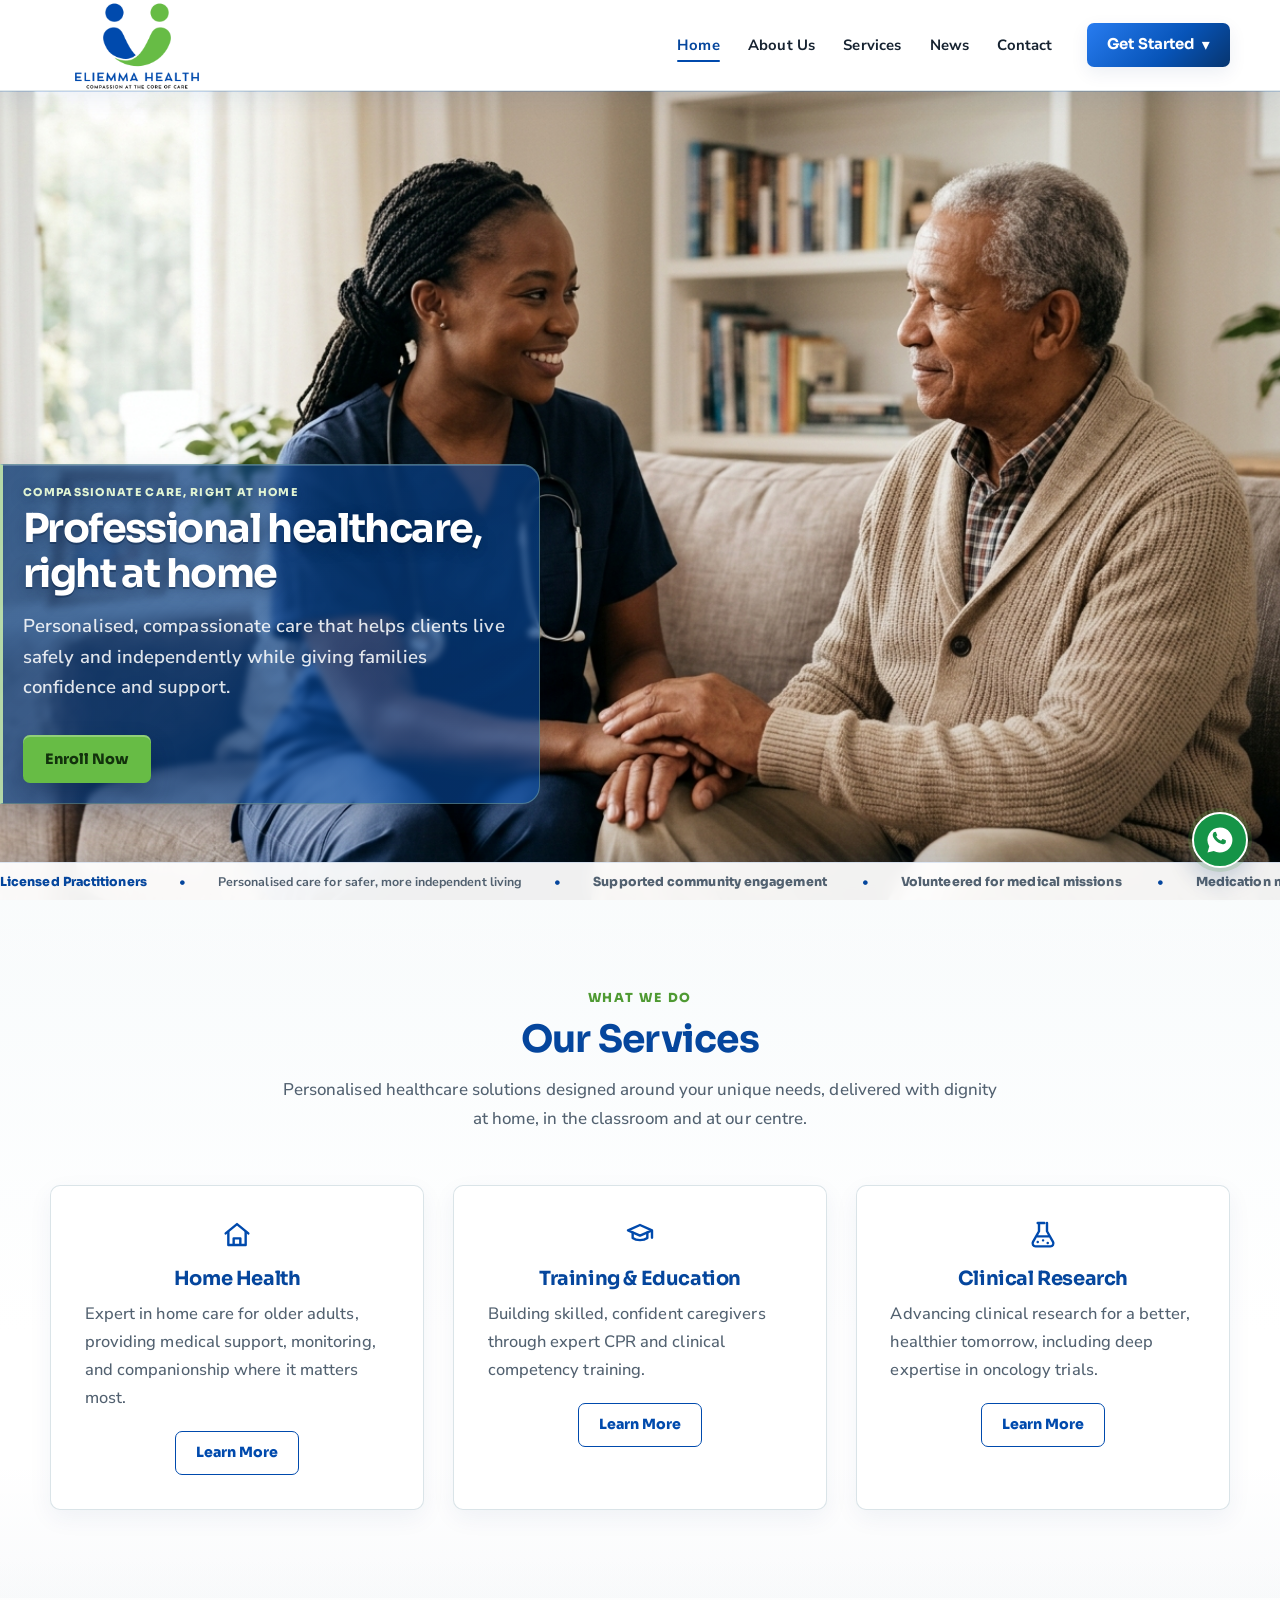
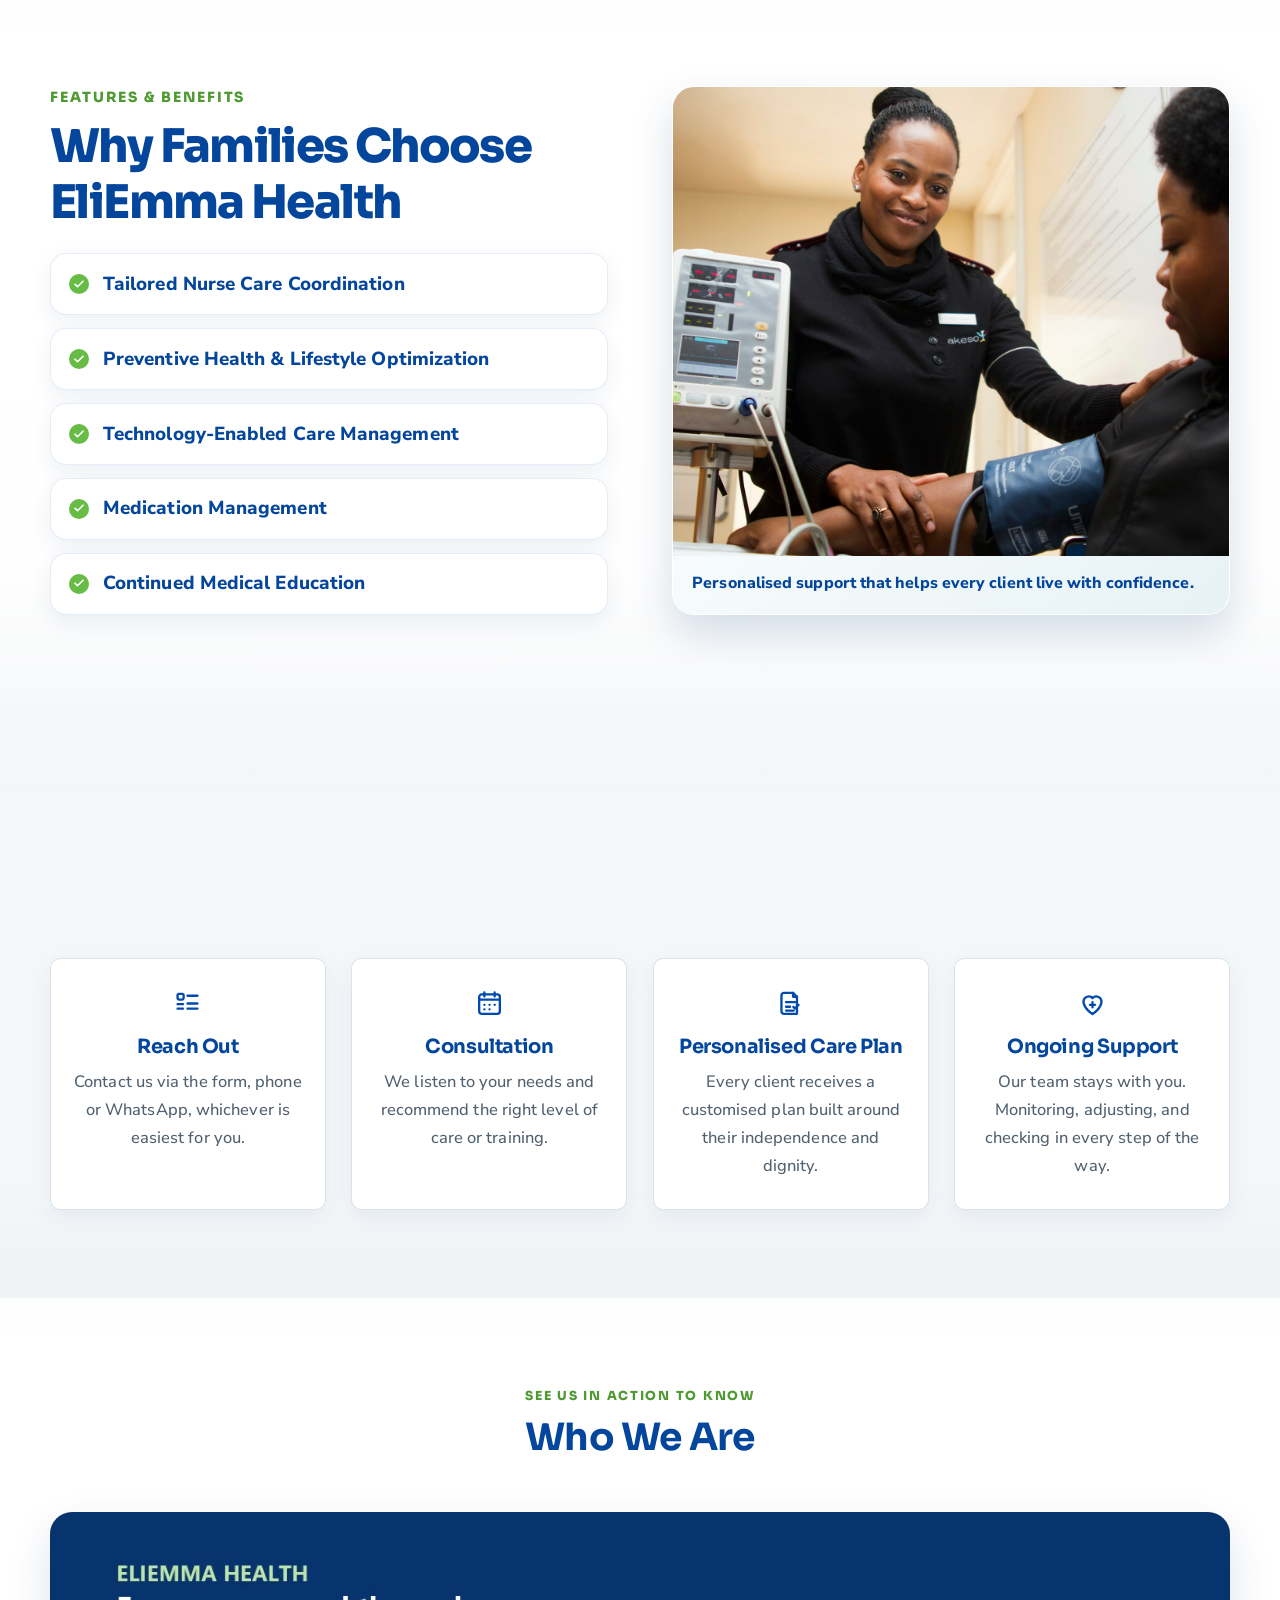
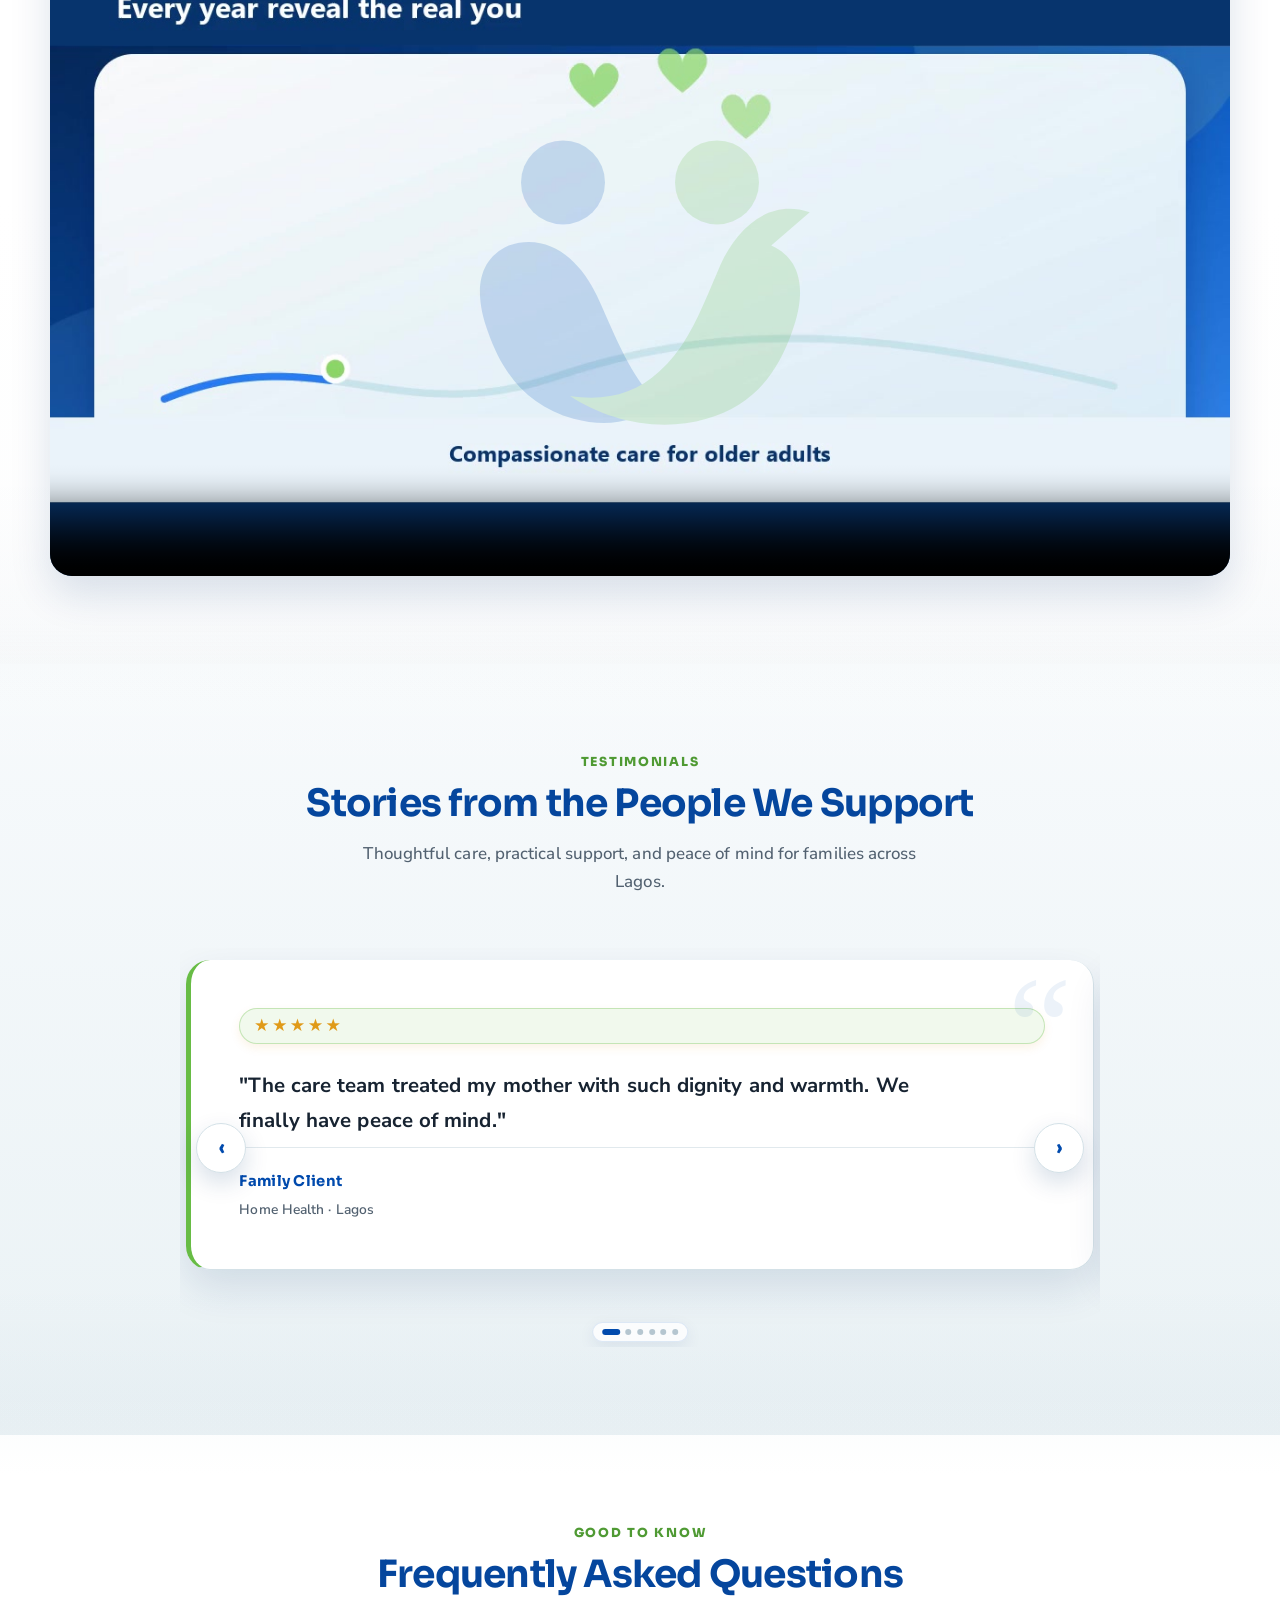
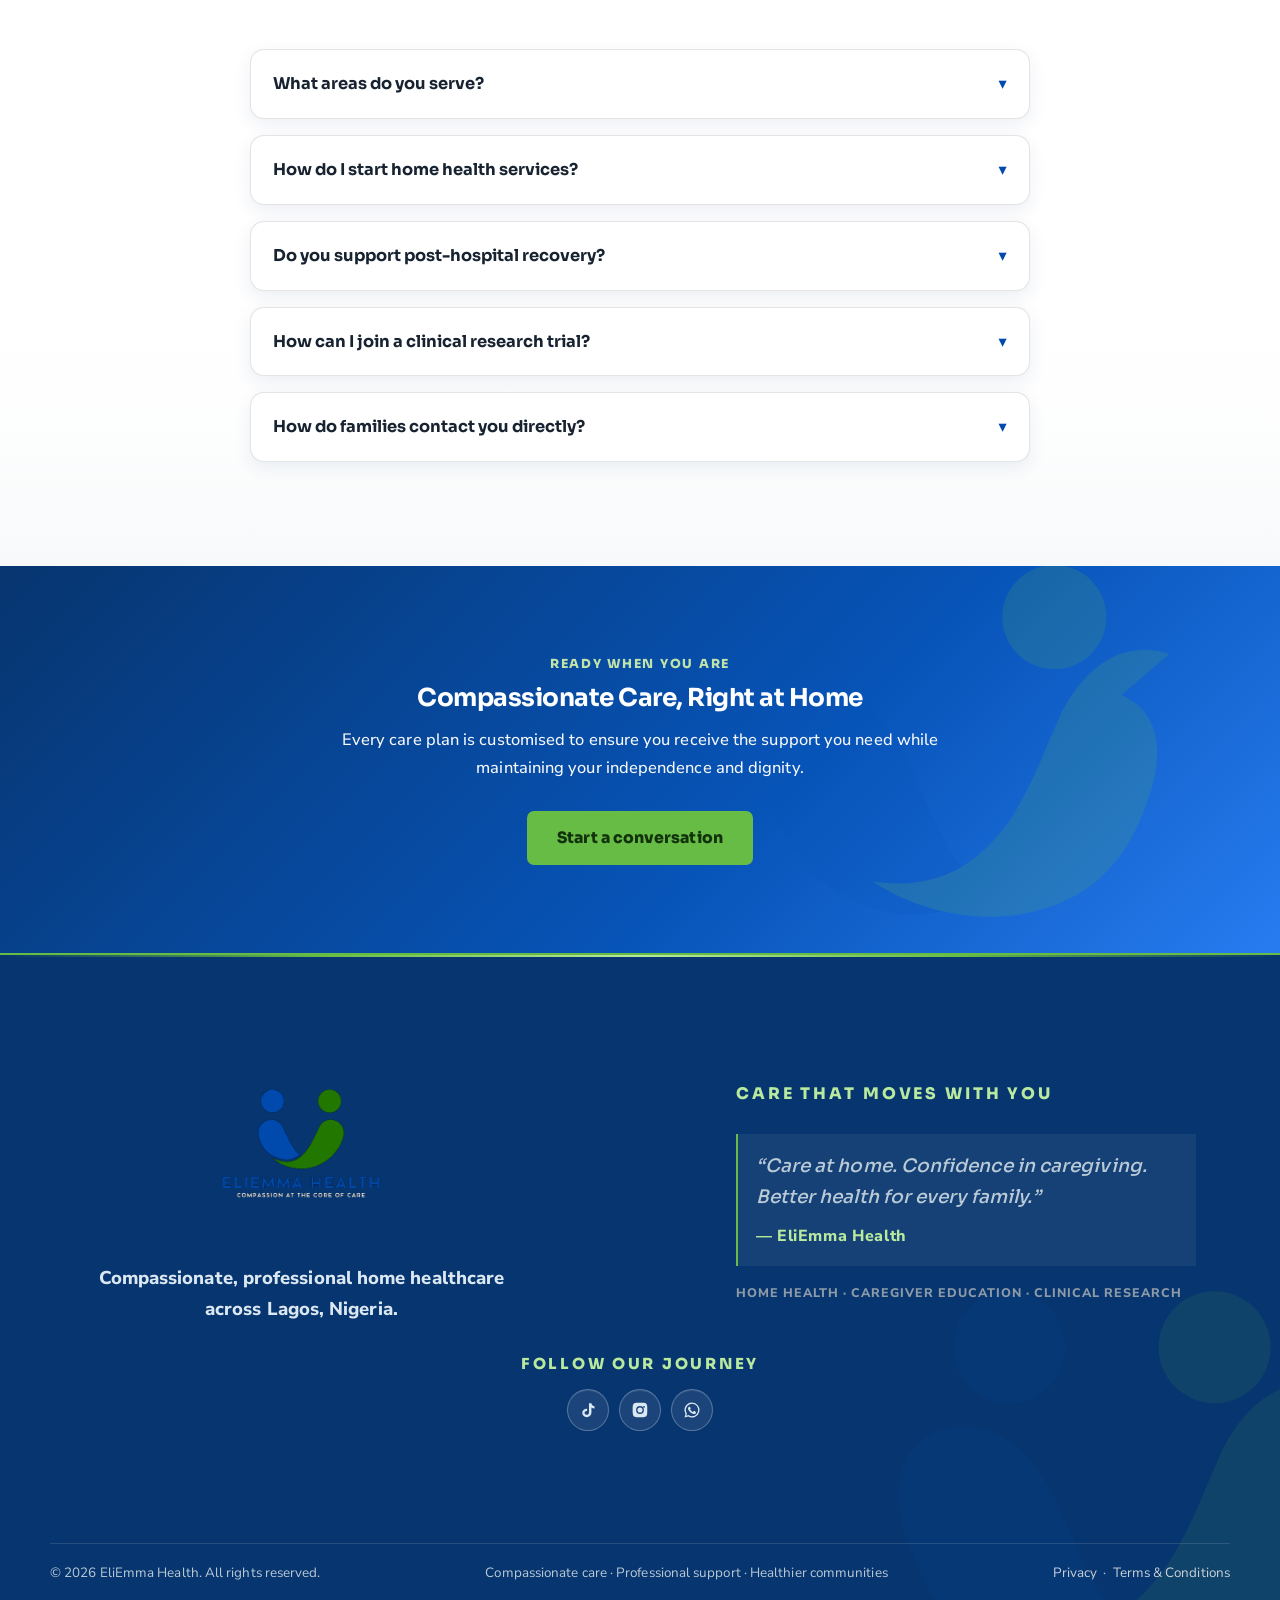
==== commit efd9ed96: "all4De" ====
--- a/index.html
+++ b/index.html
@@ -29,7 +29,7 @@
         <li><a href="pages/services.html">Services</a></li>
         <li><a href="pages/news.html">News</a></li>
         <li><a href="pages/contact.html">Contact</a></li>
-        <li class="nav-cta"><a href="pages/contact.html" class="btn btn-primary btn-sm">Get Started</a></li>
+        <li class="nav-cta"><a href="pages/enroll.html" class="btn btn-primary btn-sm">Get Started</a></li>
       </ul>
     </nav>
     <button class="hamburger" type="button" aria-label="Open menu" aria-controls="primary-navigation" aria-expanded="false">☰</button>
@@ -66,22 +66,22 @@
         <div class="hero-newsletter" role="note" aria-label="Licensed practitioners and personalised care; supported community engagement; volunteered for medical missions; medication management; chronic illness management; new treatment options. Best regards, EliEmma Health.">
         <div class="hero-newsletter-track" aria-hidden="true">
           <div class="hero-newsletter-group">
-            <span class="hero-newsletter-message hero-newsletter-message--brand"><strong> Licensed Practitioners </strong> <b>&bull;</b> <span> Personalised care for safer, more independent living  </span><b aria-hidden="true">&bull;</b></span>
+            <span class="hero-newsletter-message hero-newsletter-message--brand"><strong>Licensed Practitioners</strong><b aria-hidden="true">&bull;</b><span>Personalised care for safer, more independent living</span><b aria-hidden="true">&bull;</b></span>
             <span class="hero-newsletter-message"><strong>Supported community engagement </strong>  <b>&bull;</b></span>
             <span class="hero-newsletter-message"><strong>Volunteered for medical missions </strong>  <b>&bull;</b></span>
             <span class="hero-newsletter-message"><strong>Medication management </strong>  <b>&bull;</b></span>
             <span class="hero-newsletter-message"><strong>Chronic illness management </strong>  <b>&bull;</b></span>
             <span class="hero-newsletter-message"><strong>New treatment options </strong>  <b>&bull;</b></span>
-            <span class="hero-newsletter-message hero-newsletter-message--signature"> <strong>Best Regards</strong><span class="hero-newsletter-signature">&nbsp;&nbsp;EliEmma Health</span><b class="hero-newsletter-signature-dot" aria-hidden="true">&bull;</b></span>
+            <span class="hero-newsletter-message hero-newsletter-message--signature"> <strong>Best Regards</strong><span class="hero-newsletter-signature">&nbsp;&nbsp;EliEmma Health...</span></span>
           </div>
           <div class="hero-newsletter-group" aria-hidden="true">
-            <span class="hero-newsletter-message hero-newsletter-message--brand"><strong>Licensed Practitioners </strong> <span> Personalised care for safer, more independent living  </span><b aria-hidden="true">&bull;</b></span>
+            <span class="hero-newsletter-message hero-newsletter-message--brand"><strong>Licensed Practitioners</strong><b aria-hidden="true">&bull;</b><span>Personalised care for safer, more independent living</span><b aria-hidden="true">&bull;</b></span>
             <span class="hero-newsletter-message"><strong>Supported community engagement</strong> <b>&bull;</b></span>
             <span class="hero-newsletter-message"><strong>Volunteered for medical missions</strong> <b>&bull;</b></span>
             <span class="hero-newsletter-message"><strong>Medication management</strong> <b>&bull;</b></span>
             <span class="hero-newsletter-message"><strong>Chronic illness management</strong> <b>&bull;</b></span>
             <span class="hero-newsletter-message"><strong>New treatment options</strong> <b>&bull;</b></span>
-            <span class="hero-newsletter-message hero-newsletter-message--signature"><strong>Best Regards</strong><span class="hero-newsletter-signature">&nbsp;&nbsp;EliEmma Health</span><b class="hero-newsletter-signature-dot" aria-hidden="true">&bull;</b></span>
+            <span class="hero-newsletter-message hero-newsletter-message--signature"><strong>Best Regards</strong><span class="hero-newsletter-signature">&nbsp;&nbsp;EliEmma Health...</span></span>
           </div>
         </div>
       </div>
@@ -100,13 +100,13 @@
         <div class="icon-badge"><svg aria-hidden="true" viewBox="0 0 24 24" fill="none" stroke="currentColor" stroke-width="1.8" stroke-linecap="round" stroke-linejoin="round"><path d="m3.5 10.8 8.5-7 8.5 7"/><path d="M5.5 9.7v9.8h13V9.7M9.5 19.5v-5h5v5"/></svg></div>
         <h3>Home Health</h3>
         <p>Expert in home care for older adults, providing medical support, monitoring, and companionship where it matters most.</p>
-        <a class="btn btn-outline btn-sm" href="pages/services.html">Learn More</a>
+        <a class="btn btn-outline btn-sm" href="pages/home-health.html">Learn More</a>
       </article>
       <article class="card reveal">
         <div class="icon-badge"><svg aria-hidden="true" viewBox="0 0 24 24" fill="none" stroke="currentColor" stroke-width="1.8" stroke-linecap="round" stroke-linejoin="round"><path d="m3 8.5 9-4 9 4-9 4-9-4Z"/><path d="M6.5 10.2v4.1c2.8 2.1 8.2 2.1 11 0v-4.1M21 9v5"/></svg></div>
         <h3>Training &amp; Education</h3>
         <p>Building skilled, confident caregivers through expert CPR and clinical competency training.</p>
-        <a class="btn btn-outline btn-sm" href="pages/services.html">Learn More</a>
+        <a class="btn btn-outline btn-sm" href="pages/training-education.html">Learn More</a>
       </article>
       <article class="card reveal">
         <div class="icon-badge"><svg aria-hidden="true" viewBox="0 0 24 24" fill="none" stroke="currentColor" stroke-width="1.8" stroke-linecap="round" stroke-linejoin="round"><path d="M9 3v6.2l-4.5 8a2.2 2.2 0 0 0 1.9 3.3h11.2a2.2 2.2 0 0 0 1.9-3.3l-4.5-8V3M7.2 13h9.6M8 3h5"/><path d="M8 17.2h.1M12 16h.1M15.5 18h.1"/></svg></div>
@@ -280,7 +280,7 @@
       <div class="faq-item"><button class="faq-q">How do I start home health services?<span class="chev">▾</span></button><div class="faq-a"><p>Simply fill in the contact form or message us on WhatsApp. We'll arrange a consultation, build a personalised care plan, and match you with the right care team.</p></div></div>
       <div class="faq-item"><button class="faq-q">Do you support post-hospital recovery?<span class="chev">▾</span></button><div class="faq-a"><p>Yes. We provide post-hospital recovery support, medication management, chronic disease management, and respite care for family caregivers.</p></div></div>
       <div class="faq-item"><button class="faq-q">How can I join a clinical research trial?<span class="chev">▾</span></button><div class="faq-a"><p>Select "Clinical research" in the inquiry type on our contact form and we'll reach out about current and upcoming studies.</p></div></div>
-      <div class="faq-item"><button class="faq-q">How do families contact you directly?<span class="chev">▾</span></button><div class="faq-a"><p>WhatsApp 0913 397 2821 or 0901 491 2731, email eehealth@eliemma.com, or use the green WhatsApp chat button on any page.</p></div></div>
+      <div class="faq-item"><button class="faq-q">How do families contact you directly?<span class="chev">▾</span></button><div class="faq-a"><p>WhatsApp 09133972821 or 09014912731, email eehealth@eliemma.com, or use the green WhatsApp chat button on any page.</p></div></div>
     </div>
   </div>
 </section>
--- a/css/style.css
+++ b/css/style.css
@@ -248,6 +248,12 @@
 .news-card h3{font-size:1.12rem;margin-bottom:.5rem}
 .news-card p{color:var(--muted);font-size:.95rem;flex:1}
 .news-card a.more{margin-top:1rem;font-weight:800}
+.news-resource-links{display:grid;gap:.45rem;margin-top:1.15rem;padding-top:.9rem;border-top:1px solid rgba(7,84,184,.14)}
+.news-resource-links a{display:inline-flex;align-items:flex-start;gap:.35rem;color:var(--blue-dark);font-size:.8rem;font-weight:800;line-height:1.4;text-decoration:none}
+.news-resource-links a,.news-card a.more{overflow-wrap:anywhere}
+.news-resource-links a::after{content:"↗";flex:none;color:var(--green-dark);font-size:.9rem;line-height:1.1;transition:transform var(--t-fast) ease}
+.news-resource-links a:hover,.news-resource-links a:focus-visible{color:var(--blue);text-decoration:underline;text-underline-offset:3px}
+.news-resource-links a:hover::after,.news-resource-links a:focus-visible::after{transform:translate(2px,-2px)}
 
 /* ---------- team ---------- */
 .team-card{text-align:center;height:auto;align-self:start}
@@ -394,7 +400,7 @@
 .hero-support-strip img:last-child{transform:rotate(3deg)}
 .page-hero{position:relative;overflow:hidden;background:linear-gradient(135deg,#07356f,#0754b8)}
 .page-hero.services-page-hero{background-image:linear-gradient(90deg,rgba(3,27,63,.86),rgba(7,53,111,.62)),url('../assets/images/home-care-team-outdoors.jpg');background-size:cover;background-position:center 44%}
-.page-hero.clinical-research-hero{display:grid;align-items:center;min-height:clamp(320px,42vw,500px);text-align:left;background-image:linear-gradient(90deg,rgba(3,27,63,.9) 0%,rgba(7,53,111,.7) 54%,rgba(7,53,111,.4) 100%),url('../assets/images/gallery-medical-equipment.jpg');background-size:cover;background-position:center 52%}
+.page-hero.clinical-research-hero{display:grid;align-items:center;min-height:clamp(320px,42vw,500px);text-align:left;background-image:linear-gradient(90deg,rgba(3,27,63,.9) 0%,rgba(7,53,111,.7) 54%,rgba(7,53,111,.4) 100%),url('../assets/images/clinical-access.jpg');background-size:cover;background-position:center 52%}
 .page-hero.clinical-research-hero::after{content:"";position:absolute;right:clamp(1rem,7vw,7rem);top:50%;width:min(32vw,360px);height:min(32vw,360px);transform:translateY(-50%);background:url('../assets/images/logo-mark.svg') center/contain no-repeat;opacity:.14;pointer-events:none}
 .page-hero.clinical-research-hero .container{margin-inline:0}
 .page-hero.training-page-hero{background-image:linear-gradient(90deg,rgba(3,27,63,.88),rgba(7,53,111,.64)),url('../assets/images/gallery-healthcare-training.jpg');background-size:cover;background-position:center 42%}
@@ -419,6 +425,52 @@
 .carousel-dots button[aria-current="true"]{background:var(--green);box-shadow:0 0 0 3px rgba(255,255,255,.8)}
 .stats-band{background:#061f45}
 .stat strong{color:#8bd568}
+.clinical-research-stats{position:relative;z-index:2;isolation:isolate;overflow:visible;background:linear-gradient(135deg,var(--blue-dark) 0%,var(--blue) 56%,var(--green-dark) 100%);box-shadow:inset 0 1px rgba(255,255,255,.2),inset 0 -18px 34px rgba(3,35,78,.18),0 22px 42px rgba(7,53,111,.16)}
+.clinical-research-stats::before{content:"";position:absolute;top:50%;left:50%;width:min(720px,82vw);aspect-ratio:240 / 205;transform:translate(-50%,-50%) rotate(-7deg);background:url("../assets/images/logo-mark.svg") center/contain no-repeat;opacity:.17;filter:drop-shadow(0 18px 20px rgba(3,35,78,.16));pointer-events:none;z-index:0}
+.clinical-research-stats .container{position:relative;z-index:1}
+.clinical-research-stats .stats-grid{grid-template-columns:repeat(3,minmax(0,1fr));gap:1.5rem}
+.clinical-research-stats .stat{position:relative;padding:1.35rem 1rem;border:1px solid rgba(255,255,255,.25);border-radius:18px;background:linear-gradient(145deg,rgba(255,255,255,.2),rgba(255,255,255,.06));box-shadow:0 13px 0 rgba(3,35,78,.18),0 22px 28px rgba(3,35,78,.16),inset 0 1px rgba(255,255,255,.28);transform:translateZ(0)}
+.clinical-research-stats .stat:nth-child(1){border-top:3px solid var(--green)}
+.clinical-research-stats .stat:nth-child(2){border-top:3px solid var(--blue-light)}
+.clinical-research-stats .stat:nth-child(3){border-top:3px solid var(--green)}
+.clinical-research-stats .stat strong{color:#fff}
+.clinical-research-stats .stat span{color:rgba(255,255,255,.88)}
+
+.clinical-sites-section{position:relative;isolation:isolate;overflow:hidden;background:linear-gradient(180deg,#f5faf8 0%,#fff 62%,#eef4fb 100%)}
+.services-map-section{background:linear-gradient(180deg,#eef8f0 0%,#f8fbff 58%,#e8f1fb 100%)}
+.services-map-section::before{content:"";position:absolute;inset:0;z-index:-1;pointer-events:none;background:linear-gradient(120deg,rgba(7,53,111,.18) 0%,rgba(99,188,67,.12) 48%,rgba(7,84,184,.16) 100%);opacity:.72}
+.services-map-section>.container{position:relative;z-index:1}
+.clinical-sites-heading{max-width:760px;margin-inline:auto;text-align:center}
+.clinical-sites-heading h2{color:var(--blue-dark)}
+.clinical-sites-heading p{max-width:680px;margin-inline:auto;color:var(--muted);line-height:1.7}
+.clinical-sites-layout{display:grid;grid-template-columns:minmax(0,1.45fr) minmax(250px,.55fr);align-items:stretch;gap:clamp(1.25rem,3vw,2.5rem);margin-top:clamp(1.75rem,4vw,3rem)}
+.clinical-sites-map-card{position:relative;display:flex;flex-direction:column;min-width:0;min-height:clamp(390px,39vw,600px);margin:0;padding:0;border:0;border-radius:0;background:transparent;box-shadow:none;transform:translateZ(0)}
+.services-map-section .clinical-sites-map-card{padding:clamp(.7rem,1.8vw,1.25rem);border-radius:24px;background:rgba(255,255,255,.9);box-shadow:0 18px 42px rgba(7,53,111,.16),inset 0 0 0 1px rgba(255,255,255,.72)}
+.clinical-sites-map-card::before{display:none}
+.clinical-sites-map-card img{position:relative;z-index:1;display:block;width:100%;height:100%;min-height:0;flex:1;object-fit:contain;border-radius:16px;background:transparent;filter:drop-shadow(0 20px 22px rgba(7,53,111,.18));transform:scale(1.08);transform-origin:center}
+.services-map-section .clinical-sites-map-card img{filter:drop-shadow(0 22px 24px rgba(7,53,111,.24)) saturate(1.12) contrast(1.08);transform:scale(1.12)}
+.clinical-sites-map-card figcaption{position:relative;z-index:1;margin:.7rem .3rem .15rem;color:var(--muted);font-size:.82rem;font-weight:700;text-align:center}
+.clinical-sites-metrics{position:relative;isolation:isolate;overflow:hidden;display:flex;flex-direction:column;justify-content:center;padding:clamp(1.4rem,3vw,2.2rem);border-radius:24px 6px 24px 6px;background:linear-gradient(145deg,#07356f 0%,#0754b8 62%,#4f9a33 140%);box-shadow:0 20px 42px rgba(7,53,111,.2),8px 8px 0 rgba(99,188,67,.2);color:#fff}
+.clinical-sites-metrics::after{content:"";position:absolute;right:-5rem;bottom:-5rem;z-index:-1;width:18rem;height:18rem;background:url("../assets/images/logo-mark.svg") center/contain no-repeat;opacity:.14;transform:rotate(-10deg);pointer-events:none}
+.clinical-sites-metrics .eyebrow{color:#d8f2c8}
+.clinical-sites-metrics h3{margin:.65rem 0 1.4rem;color:#fff;font-size:clamp(1.25rem,2vw,1.7rem);line-height:1.25}
+.clinical-sites-metric-list{display:grid;gap:.85rem}
+.clinical-sites-metric{padding:.9rem 1rem;border:1px solid rgba(255,255,255,.22);border-radius:14px;background:linear-gradient(145deg,rgba(255,255,255,.18),rgba(255,255,255,.06));box-shadow:0 8px 0 rgba(3,35,78,.16),inset 0 1px rgba(255,255,255,.2)}
+.clinical-sites-metric strong{display:block;color:#fff;font-family:var(--font-head);font-size:clamp(1.5rem,3vw,2rem);line-height:1.1}
+.clinical-sites-metric span{display:block;margin-top:.2rem;color:rgba(255,255,255,.88);font-size:.86rem;font-weight:700}
+
+@media(max-width:860px){
+  .clinical-sites-layout{grid-template-columns:1fr}
+  .clinical-sites-metrics{padding:1.5rem}
+  .clinical-sites-metric-list{grid-template-columns:repeat(3,minmax(0,1fr));gap:.75rem}
+}
+@media(max-width:620px){
+  .clinical-sites-map-card{min-height:390px}
+  .clinical-sites-map-card img{border-radius:12px;filter:drop-shadow(0 12px 14px rgba(7,53,111,.11));transform:scale(1.04)}
+  .services-map-section .clinical-sites-map-card img{filter:drop-shadow(0 14px 16px rgba(7,53,111,.2)) saturate(1.1) contrast(1.06);transform:scale(1.06)}
+  .clinical-sites-metrics{border-radius:20px 4px 20px 4px;box-shadow:0 16px 34px rgba(7,53,111,.16),6px 7px 0 rgba(99,188,67,.16)}
+  .clinical-sites-metric-list{grid-template-columns:1fr}
+}
 .cta-band{background:linear-gradient(135deg,#07356f,#0754b8 60%,#287cf0)}
 .site-footer{background:#05070a;padding-top:clamp(3rem,6vw,5rem)}
 .footer-mid img,.footer-right img{width:128px;height:128px;object-fit:contain;max-width:100%;border-radius:12px}
@@ -1264,12 +1316,22 @@
 .hero-newsletter-signature{color:var(--blue-dark)!important;font-family:var(--font-head)!important;font-weight:800!important}
 .hero-newsletter-message b{color:var(--blue-dark)}
 .hero-newsletter-signature-dot{color:var(--green-dark)!important}
+.hero-newsletter-message--signature{margin-right:14rem}
+.hero-newsletter-message strong{color:var(--muted)}
+.hero-newsletter-message{gap:0;padding-right:0}
+.hero-newsletter-message b{margin-inline:2rem}
+.hero-newsletter-message--brand{column-gap:0}
+.hero-newsletter-message--brand strong{color:var(--blue-dark)}
+.hero-newsletter-message--signature strong{color:var(--blue-dark)}
+.hero-newsletter-message span{color:var(--muted)}
+.hero-newsletter-signature{color:var(--blue-dark)!important}
+.hero-newsletter-signature-dot{color:var(--muted)!important}
 .hero-grid{padding-bottom:calc(2.35rem + 2px)}
 
 @media(max-width:620px){
   .hero-newsletter{height:2.2rem}
   .hero-newsletter-track{animation-duration:30s}
-  .hero-newsletter-message{padding-right:.65rem}
+  .hero-newsletter-message{gap:0;padding-right:0}
   .hero-newsletter-message strong,.hero-newsletter-message span{font-size:.7rem}
   .hero-grid{padding-bottom:calc(2.2rem + 2px)}
 }
@@ -1316,14 +1378,39 @@
 .news-page-hero + .section .news-card:nth-child(2) .media-img,.news-page-hero + .section .news-card:nth-child(3) .media-img{aspect-ratio:1/1;object-fit:cover}
 
 /* Clinical research: a framed narrative alongside a technical capability panel. */
-.clinical-research-hero + .section{background:#fff}
-.clinical-research-hero + .section .grid-2{gap:clamp(2rem,6vw,5rem);align-items:stretch!important}
-.clinical-research-hero + .section .grid-2>div:first-child{display:flex;flex-direction:column;justify-content:center;padding:clamp(1.5rem,4vw,3rem);border-left:6px solid var(--green);border-radius:0 24px 24px 0;background:#edf7f2}
-.clinical-research-hero + .section .grid-2>div:first-child .btn{align-self:flex-start}
-.clinical-research-hero + .section .grid-2>.card{align-self:stretch;padding:clamp(1.5rem,4vw,2.6rem);border:0;border-radius:24px 4px 24px 4px;background:linear-gradient(150deg,#07356f,#0754b8);color:#fff;box-shadow:0 18px 38px rgba(7,53,111,.17)}
-.clinical-research-hero + .section .grid-2>.card h3{color:#fff}
-.clinical-research-hero + .section .grid-2>.card .check-list li{color:#e7f2fa}
-.clinical-research-hero + .section .grid-2>.card .check-list li::before{color:#bfe3a8}
+.clinical-research-overview{background:#fff}
+.clinical-research-overview .grid-2{gap:clamp(2rem,6vw,5rem);align-items:stretch!important}
+.clinical-research-overview .grid-2>div:first-child{display:flex;flex-direction:column;justify-content:center;padding:clamp(1.5rem,4vw,3rem);border-left:6px solid var(--green);border-radius:0 24px 24px 0;background:#edf7f2}
+.clinical-research-overview .grid-2>div:first-child .btn{align-self:flex-start}
+.clinical-research-overview .grid-2>.card{align-self:stretch;padding:clamp(1.5rem,4vw,2.6rem);border:0;border-radius:24px 4px 24px 4px;background:linear-gradient(150deg,#07356f,#0754b8);color:#fff;box-shadow:0 18px 38px rgba(7,53,111,.17)}
+.clinical-research-overview .grid-2>.card h3{color:#fff}
+.clinical-research-overview .grid-2>.card .check-list li{color:#e7f2fa}
+.clinical-research-overview .grid-2>.card .check-list li::before{color:#bfe3a8}
+
+/* Clinical research narrative: keep the hero focused, then give the supporting message its own branded panel. */
+.clinical-research-hero .container{max-width:820px}
+.clinical-research-hero .eyebrow{display:inline-flex;margin-bottom:1rem;color:#d8f2c8}
+.clinical-research-story{position:relative;isolation:isolate;overflow:hidden;background:linear-gradient(135deg,#f4faf7 0%,#fff 58%,#edf4fb 100%)}
+.clinical-research-story::after{content:"";position:absolute;right:-8rem;bottom:-12rem;width:min(36vw,440px);height:min(36vw,440px);background:url("../assets/images/logo-mark.svg") center/contain no-repeat;opacity:.07;pointer-events:none;z-index:-1}
+.clinical-research-story-grid{position:relative;z-index:1;display:grid;grid-template-columns:minmax(0,1.08fr) minmax(340px,.92fr);align-items:stretch;gap:clamp(1.5rem,5vw,4.5rem)}
+.clinical-research-story-media{position:relative;min-height:clamp(360px,36vw,520px);margin:0;overflow:hidden;border-radius:28px 6px 28px 6px;background:var(--blue-dark);box-shadow:0 24px 48px rgba(7,53,111,.2),10px 10px 0 rgba(99,188,67,.22)}
+.clinical-research-story-media::after{content:"";position:absolute;inset:0;background:linear-gradient(135deg,rgba(7,53,111,.04),rgba(7,53,111,.3));pointer-events:none}
+.clinical-research-story-media img{display:block;width:100%;height:100%;min-height:inherit;object-fit:cover;object-position:center;border-radius:inherit}
+.clinical-research-story-card{display:flex;flex-direction:column;justify-content:center;padding:clamp(1.75rem,4vw,3.4rem);border-left:6px solid var(--green);border-radius:0 28px 28px 0;background:linear-gradient(135deg,rgba(255,255,255,.98),rgba(255,255,255,.8));box-shadow:0 20px 44px rgba(7,53,111,.11),inset 0 1px rgba(255,255,255,.95)}
+.clinical-research-story-card .eyebrow{color:var(--blue)}
+.clinical-research-story-card h2{max-width:720px;margin:.4rem 0 .85rem;color:var(--blue-dark);font-size:clamp(1.75rem,3.6vw,2.7rem);line-height:1.1}
+.clinical-research-story-card p{max-width:760px;margin:0;color:var(--muted);font-size:clamp(1rem,1.5vw,1.12rem);line-height:1.75}
+.clinical-research-trial{display:flex;flex-wrap:wrap;align-items:center;gap:.9rem 1.2rem;margin-top:1.75rem;padding-top:1.25rem;border-top:1px solid rgba(7,84,184,.14)}
+.clinical-research-trial-label{color:var(--blue-dark);font-family:var(--font-head);font-size:.86rem;font-weight:800}
+.clinical-research-trial .btn{display:inline-flex;align-items:center;gap:.5rem}
+
+@media(max-width:620px){
+  .clinical-research-story-grid{grid-template-columns:1fr;gap:1.5rem}
+  .clinical-research-story-media{min-height:280px;border-radius:20px 4px 20px 4px;box-shadow:0 16px 34px rgba(7,53,111,.16),6px 6px 0 rgba(99,188,67,.2)}
+  .clinical-research-story-card{border-left-width:4px;border-radius:0 18px 18px 0}
+  .clinical-research-trial{align-items:flex-start;flex-direction:column}
+  .clinical-research-trial .btn{width:100%;justify-content:center}
+}
 
 /* Training: a staggered programme wall instead of a uniform three-column row. */
 .training-programmes{grid-template-columns:repeat(12,minmax(0,1fr));gap:1rem}
@@ -1609,6 +1696,44 @@
 .application-form-card .form-status{margin-top:1.25rem}
 .application-form-card .form-status.success{display:block;background:#edf7f2;color:var(--green-dark);border:1.5px solid var(--green)}
 .application-form-card .form-status.warn{display:block;background:#fff7e8;color:#916500;border:1.5px solid #e6b93d}
+
+/* ---------- Smooth section flow ----------
+   A quiet transition layer keeps adjacent sections visually connected without
+   changing their content, layout, or intended colour character. */
+main > section.section:not(.cta-band):not(.stats-band):not(.clinical-research-story):not(.clinical-sites-section){
+  position:relative;
+  isolation:isolate;
+}
+main > section.section:not(.cta-band):not(.stats-band):not(.clinical-research-story):not(.clinical-sites-section)::before{
+  content:"";
+  position:absolute;
+  inset:0;
+  z-index:0;
+  pointer-events:none;
+  background:linear-gradient(180deg,rgba(255,255,255,.16) 0%,transparent 18%,transparent 80%,rgba(7,53,111,.025) 100%);
+}
+main > section.section:not(.cta-band):not(.stats-band):not(.clinical-research-story):not(.clinical-sites-section) > .container{
+  position:relative;
+  z-index:1;
+}
+main > section.section-alt:not(.cta-band):not(.stats-band){
+  background-image:linear-gradient(180deg,rgba(255,255,255,.12) 0%,rgba(255,255,255,.34) 52%,rgba(243,247,248,.18) 100%);
+}
+main > section.section:not(.cta-band):not(.stats-band):not(.clinical-research-story):not(.clinical-sites-section) + section.section:not(.cta-band):not(.stats-band):not(.clinical-research-story):not(.clinical-sites-section)::after{
+  content:"";
+  position:absolute;
+  top:-2.5rem;
+  right:0;
+  left:0;
+  height:5rem;
+  z-index:0;
+  pointer-events:none;
+  background:linear-gradient(180deg,transparent 0%,rgba(243,247,248,.2) 50%,transparent 100%);
+}
+main > .page-hero + section.section,
+main > .home-health-hero + section.section{
+  box-shadow:inset 0 1.25rem 2.25rem -2.5rem rgba(7,53,111,.34);
+}
 .application-submit{display:flex;justify-content:flex-end;margin-top:1.5rem}
 .sr-only{position:absolute;width:1px;height:1px;padding:0;margin:-1px;overflow:hidden;clip:rect(0,0,0,0);white-space:nowrap;border:0}
 
@@ -1664,6 +1789,26 @@
 .application-hero-points{display:flex;flex-wrap:wrap;gap:.65rem;margin-top:1.45rem}
 .application-hero-points span{padding:.45rem .7rem;border:1px solid rgba(255,255,255,.22);border-radius:999px;background:rgba(255,255,255,.08);color:#fff;font-size:.78rem;font-weight:800;letter-spacing:.02em}
 
+/* About Us: refined brand accents that feel intentional rather than boxed in. */
+.about-block{padding-top:clamp(2.55rem,4vw,3rem)}
+.about-block::before,
+.about-block:first-child::before,
+.about-block:nth-child(2)::before,
+.about-block:nth-child(3)::before{top:1.15rem;left:1.7rem;width:clamp(3.5rem,6vw,5.25rem);height:4px;border-radius:999px;background:linear-gradient(90deg,var(--blue),var(--green)) ;box-shadow:0 3px 10px rgba(7,84,184,.16)}
+.about-block:first-child::before{background:linear-gradient(90deg,#bfe3a8,var(--green))}
+
+/* Keep shared content primitives from forcing horizontal overflow at intermediate widths. */
+main > section,.container,.grid-2,.grid-3,.grid-4,.application-layout,.field-grid,.footer-grid{min-width:0}
+.grid-2 > *,.grid-3 > *,.grid-4 > *,.application-layout > *,.field-grid > *,.footer-grid > *{min-width:0}
+
+@media(max-width:620px){
+  .about-block{padding-top:2.4rem}
+  .about-block::before,
+  .about-block:first-child::before,
+  .about-block:nth-child(2)::before,
+  .about-block:nth-child(3)::before{top:1rem;left:1.2rem;width:4rem}
+}
+
 @media(max-width:860px){
   .nav-dropdown-menu{width:100%;padding:.4rem}
   .nav-dropdown-menu::before{display:none}
